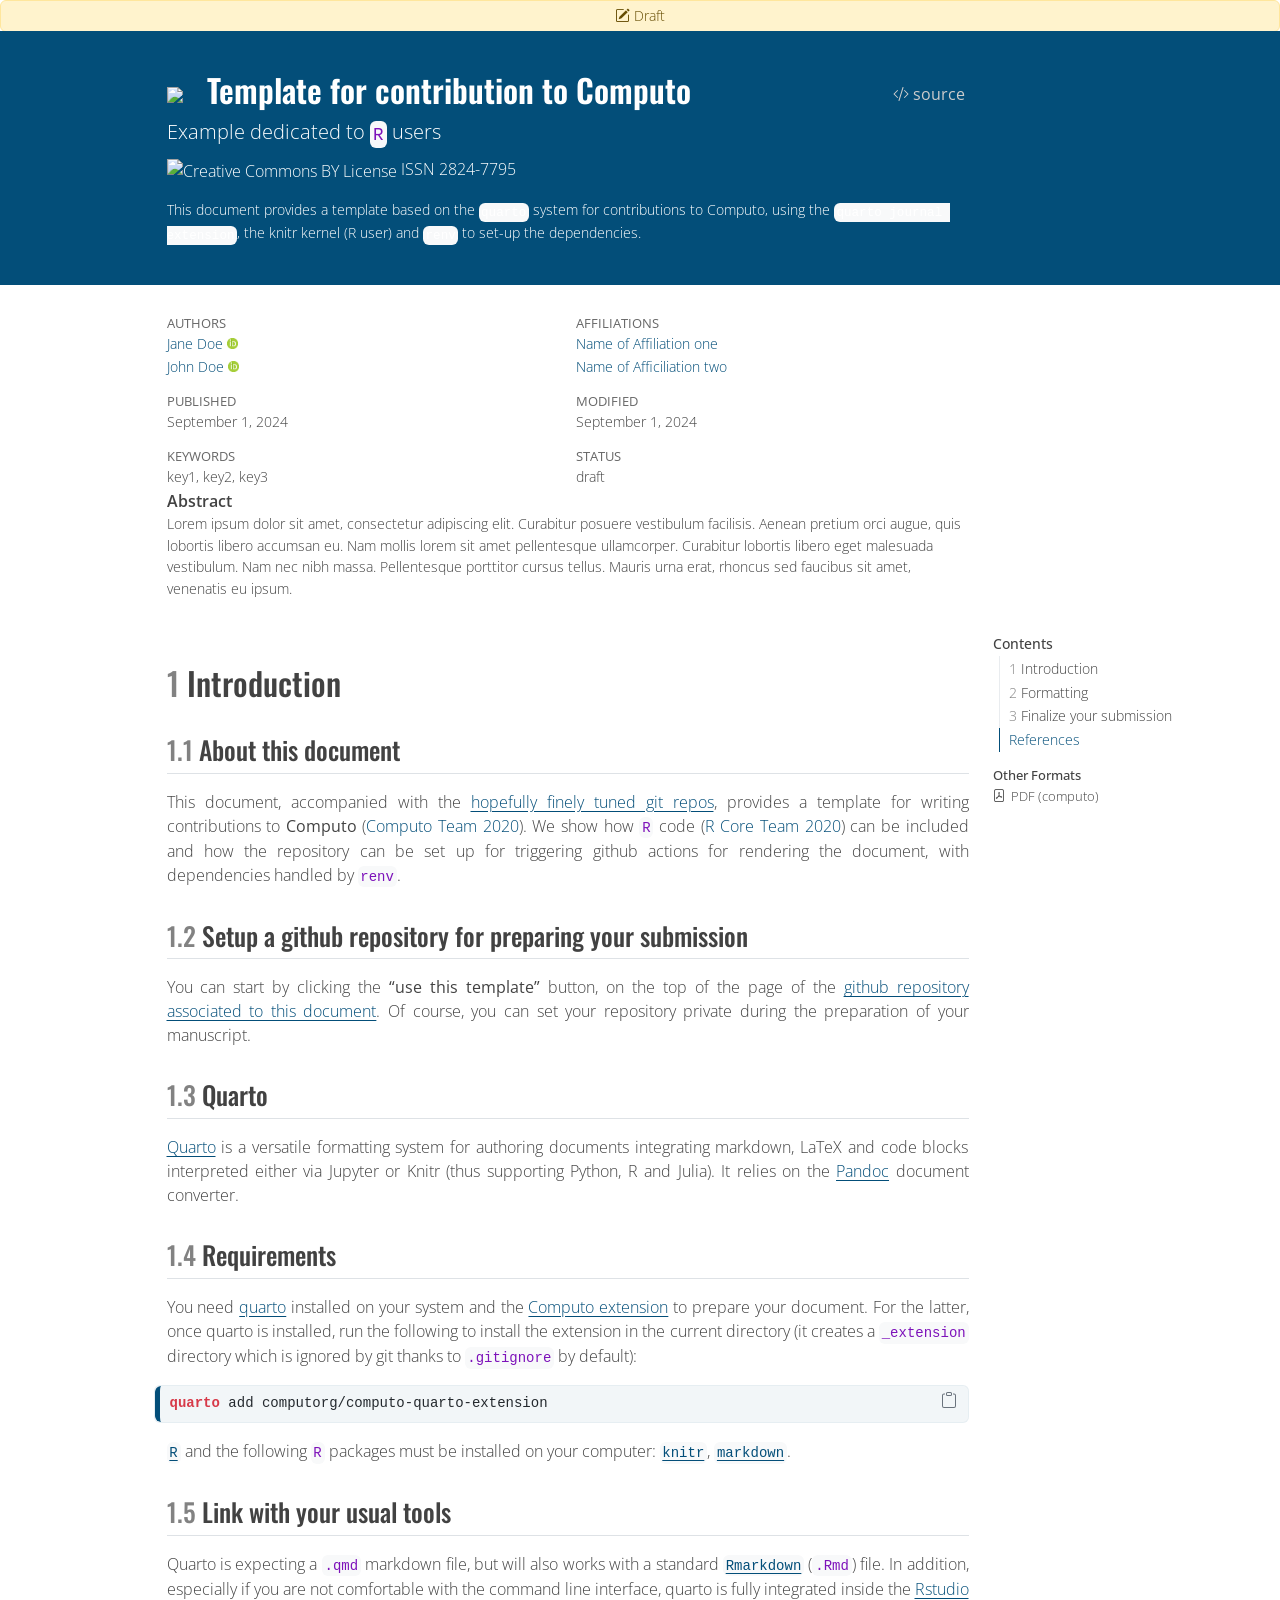
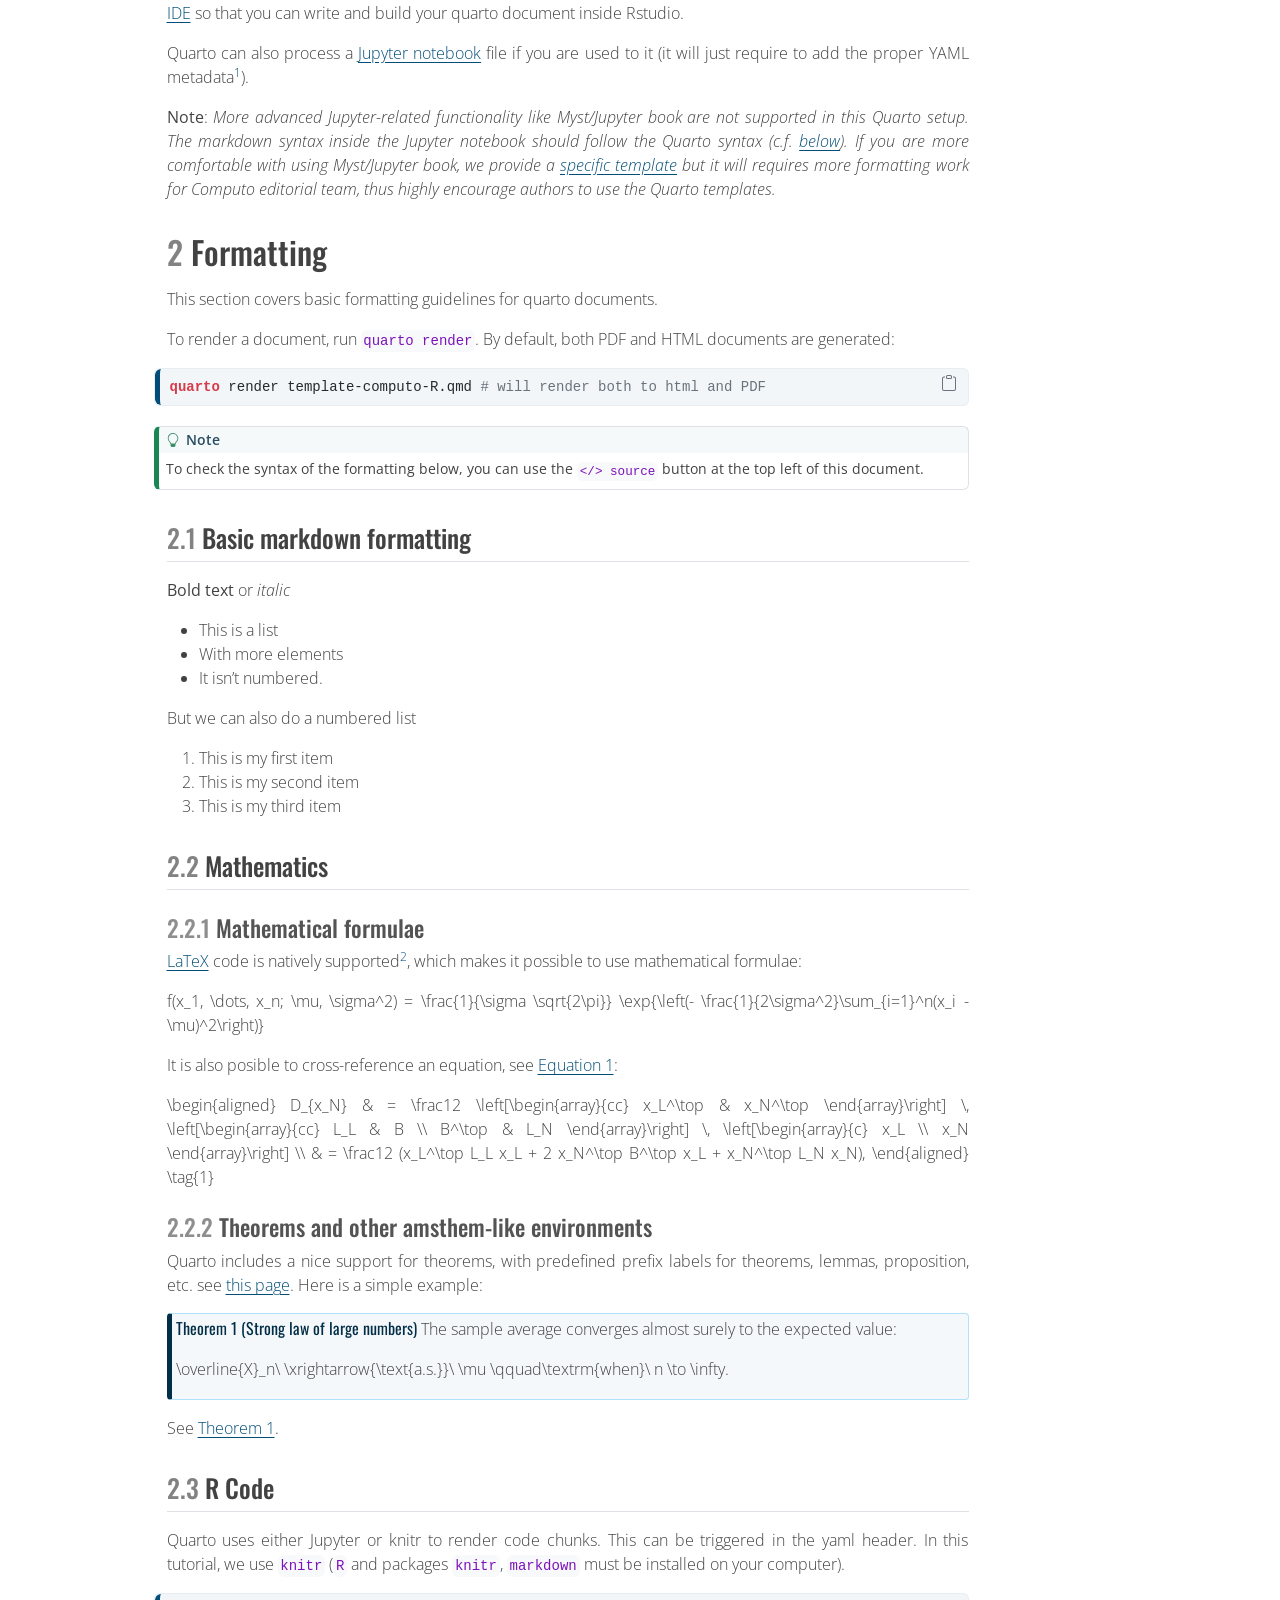
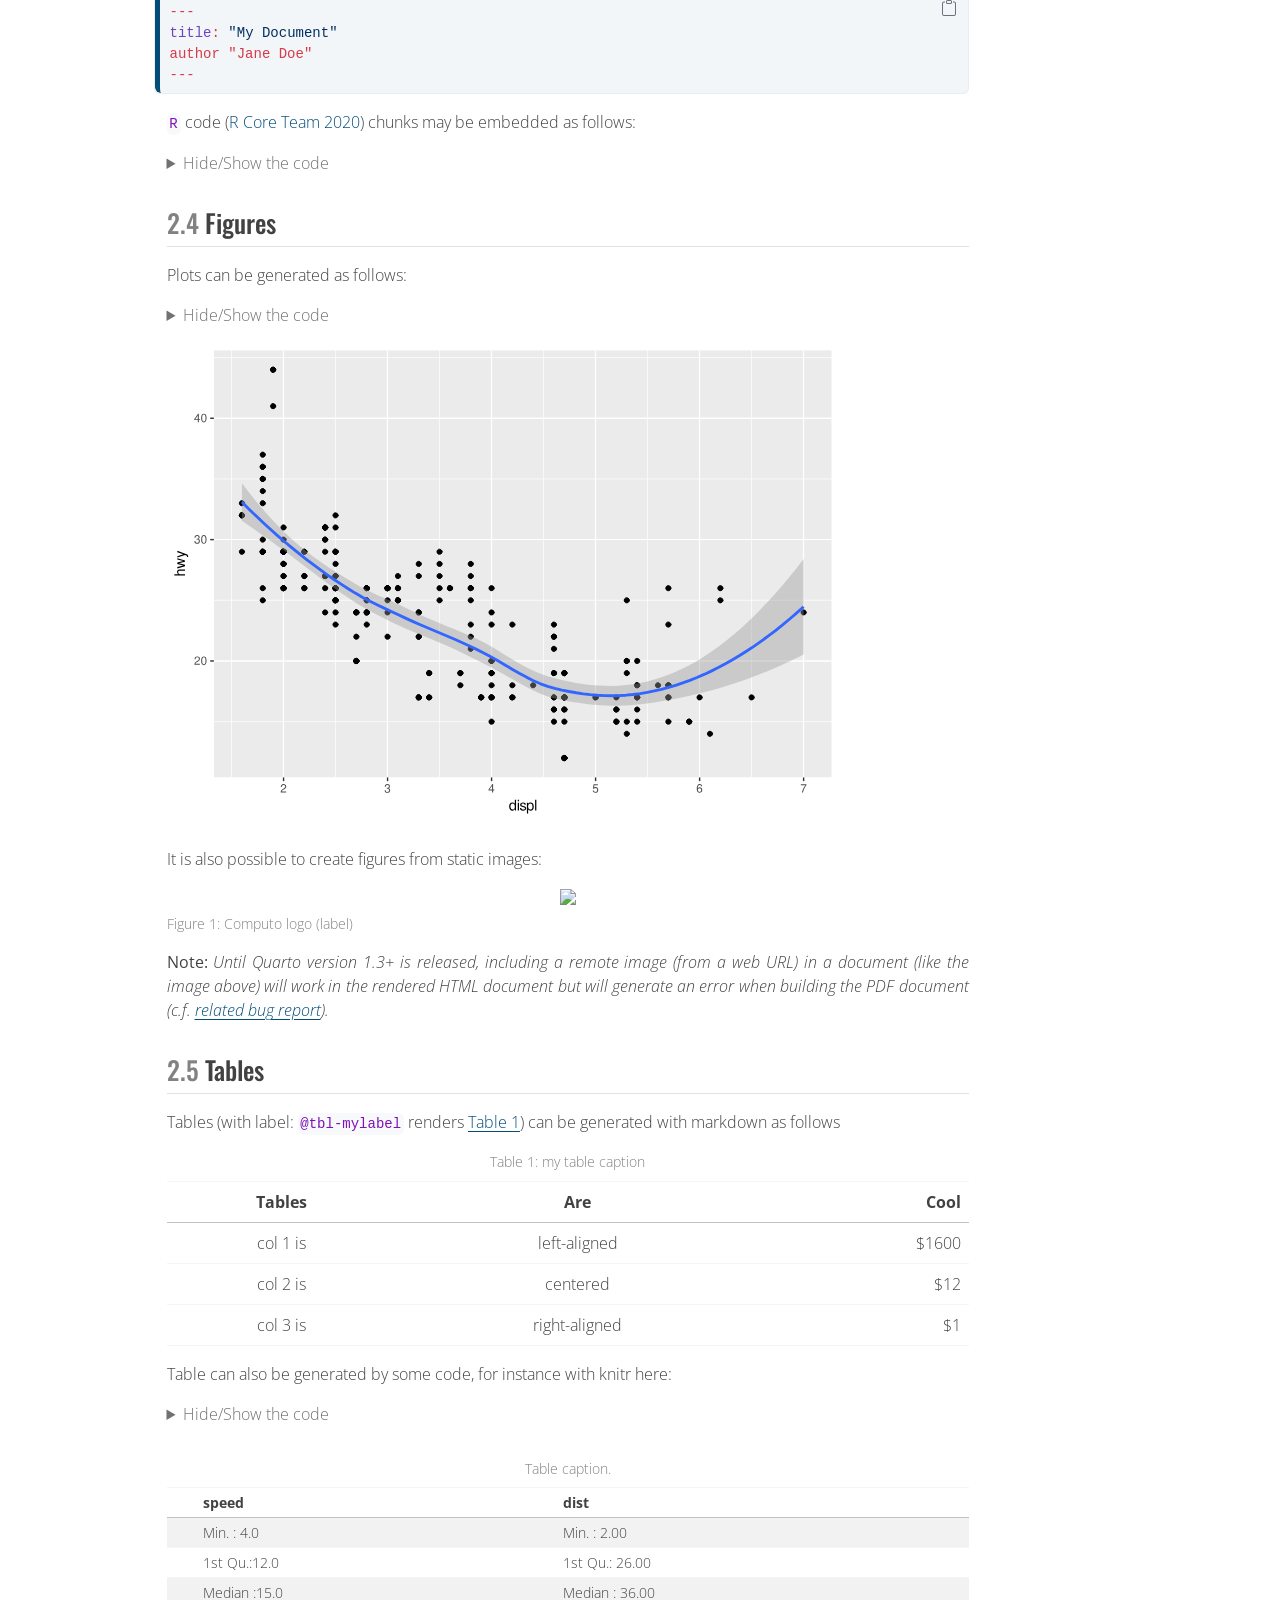
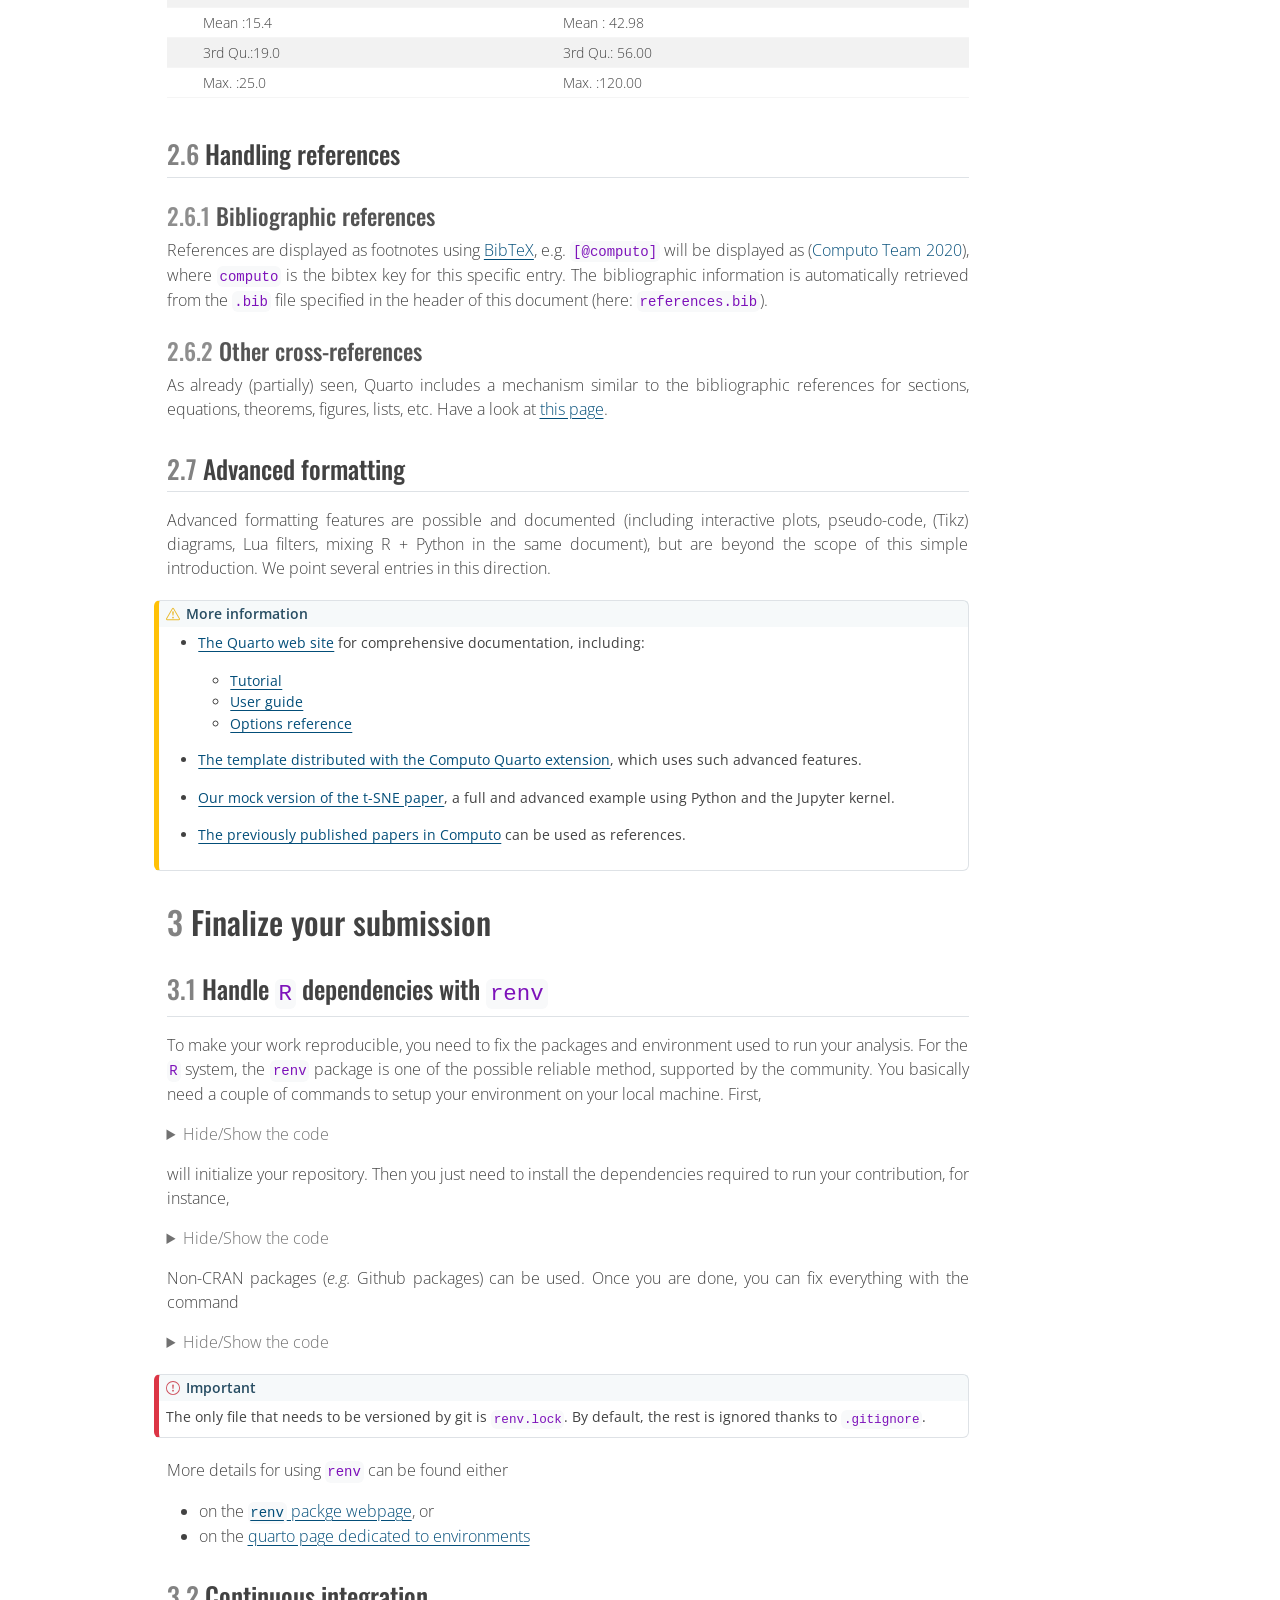
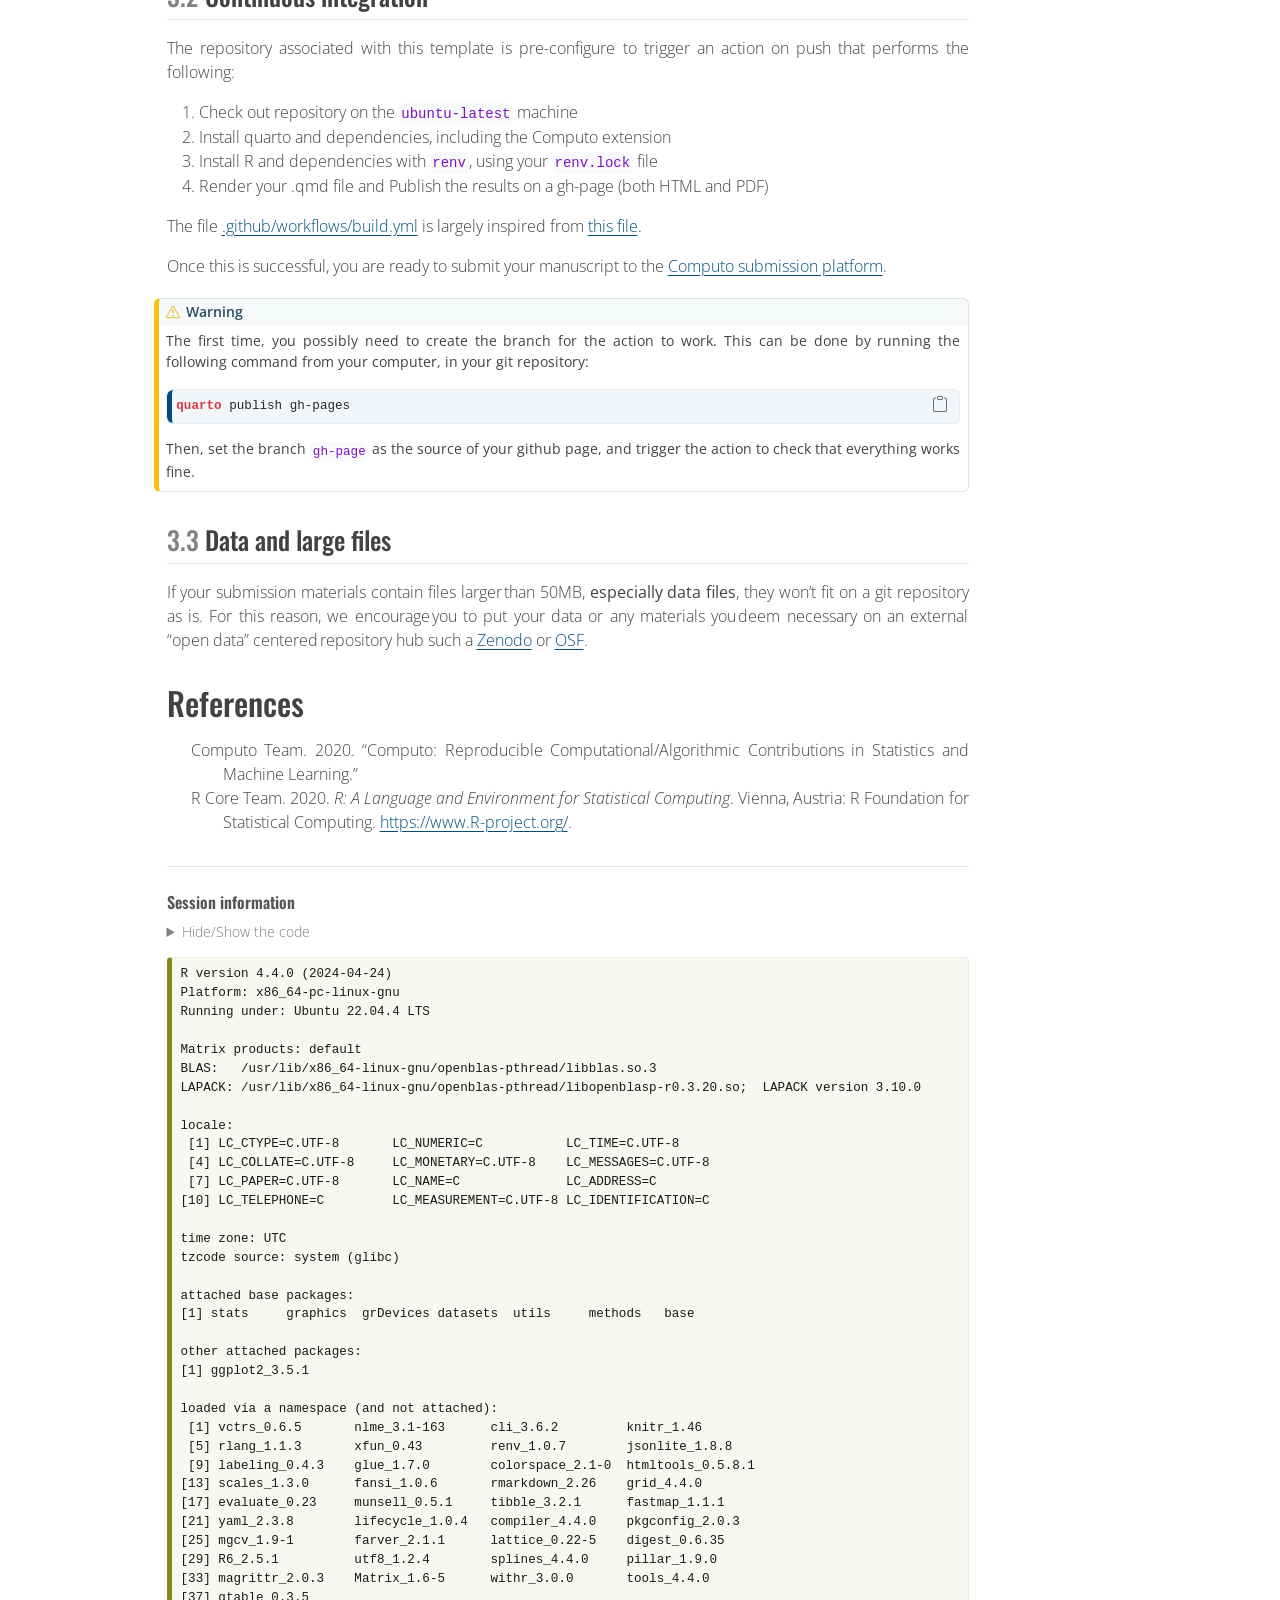
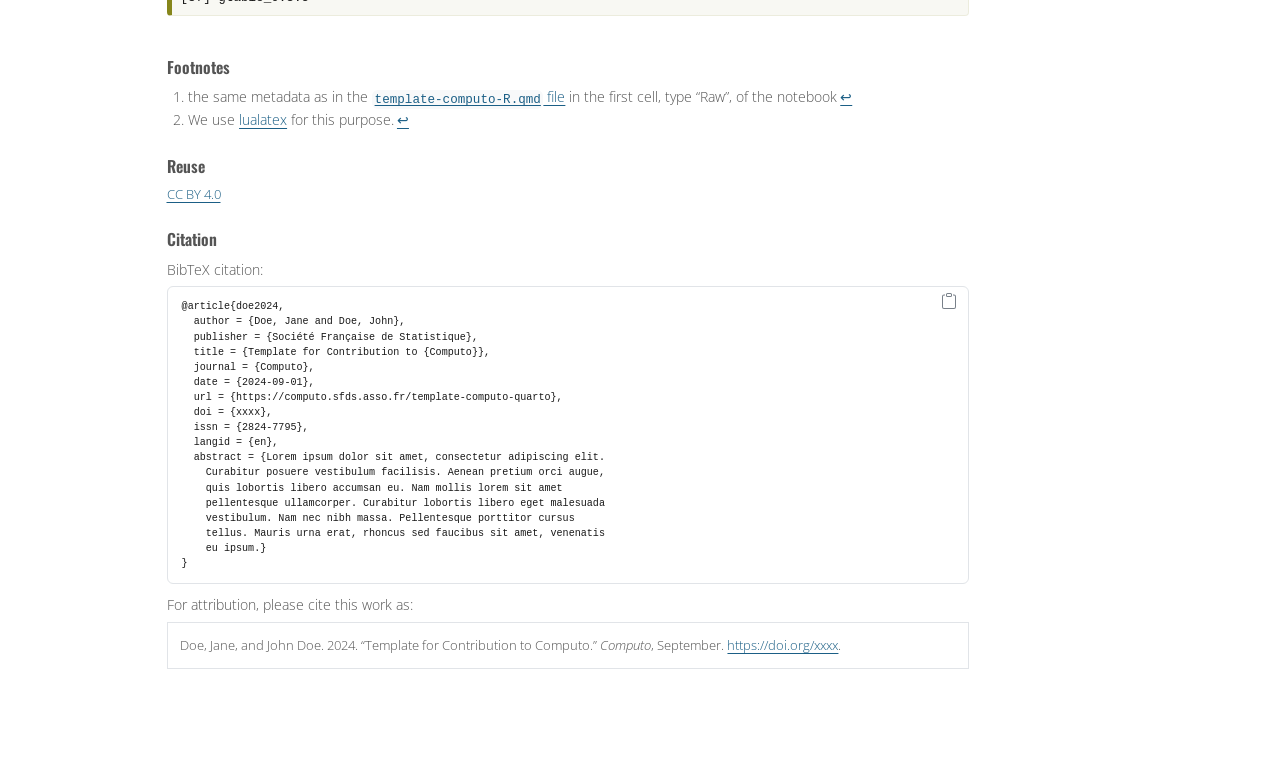
==== index.html @ a18eab1e "Built site for gh-pages" ====
<!DOCTYPE html>
<html xmlns="http://www.w3.org/1999/xhtml" lang="en" xml:lang="en"><head>

<meta charset="utf-8">
<meta name="generator" content="quarto-1.6.9">

<meta name="viewport" content="width=device-width, initial-scale=1.0, user-scalable=yes">

<meta name="author" content="Jane Doe">
<meta name="author" content="John Doe">
<meta name="dcterms.date" content="2024-09-01">
<meta name="keywords" content="key1, key2, key3">
<meta name="description" content="This document provides a template based on the quarto system for contributions to Computo, using the quarto journal extension, the knitr kernel (R user) and renv to set-up the dependencies.">

<title>Template for contribution to Computo</title>
<style>
code{white-space: pre-wrap;}
span.smallcaps{font-variant: small-caps;}
div.columns{display: flex; gap: min(4vw, 1.5em);}
div.column{flex: auto; overflow-x: auto;}
div.hanging-indent{margin-left: 1.5em; text-indent: -1.5em;}
ul.task-list{list-style: none;}
ul.task-list li input[type="checkbox"] {
  width: 0.8em;
  margin: 0 0.8em 0.2em -1em; /* quarto-specific, see https://github.com/quarto-dev/quarto-cli/issues/4556 */ 
  vertical-align: middle;
}
/* CSS for syntax highlighting */
pre > code.sourceCode { white-space: pre; position: relative; }
pre > code.sourceCode > span { line-height: 1.25; }
pre > code.sourceCode > span:empty { height: 1.2em; }
.sourceCode { overflow: visible; }
code.sourceCode > span { color: inherit; text-decoration: inherit; }
div.sourceCode { margin: 1em 0; }
pre.sourceCode { margin: 0; }
@media screen {
div.sourceCode { overflow: auto; }
}
@media print {
pre > code.sourceCode { white-space: pre-wrap; }
pre > code.sourceCode > span { display: inline-block; text-indent: -5em; padding-left: 5em; }
}
pre.numberSource code
  { counter-reset: source-line 0; }
pre.numberSource code > span
  { position: relative; left: -4em; counter-increment: source-line; }
pre.numberSource code > span > a:first-child::before
  { content: counter(source-line);
    position: relative; left: -1em; text-align: right; vertical-align: baseline;
    border: none; display: inline-block;
    -webkit-touch-callout: none; -webkit-user-select: none;
    -khtml-user-select: none; -moz-user-select: none;
    -ms-user-select: none; user-select: none;
    padding: 0 4px; width: 4em;
  }
pre.numberSource { margin-left: 3em;  padding-left: 4px; }
div.sourceCode
  {   }
@media screen {
pre > code.sourceCode > span > a:first-child::before { text-decoration: underline; }
}
/* CSS for citations */
div.csl-bib-body { }
div.csl-entry {
  clear: both;
  margin-bottom: 0em;
}
.hanging-indent div.csl-entry {
  margin-left:2em;
  text-indent:-2em;
}
div.csl-left-margin {
  min-width:2em;
  float:left;
}
div.csl-right-inline {
  margin-left:2em;
  padding-left:1em;
}
div.csl-indent {
  margin-left: 2em;
}</style>


<script src="template-computo-R_files/libs/clipboard/clipboard.min.js"></script>
<script src="template-computo-R_files/libs/quarto-html/quarto.js"></script>
<script src="template-computo-R_files/libs/quarto-html/popper.min.js"></script>
<script src="template-computo-R_files/libs/quarto-html/tippy.umd.min.js"></script>
<script src="template-computo-R_files/libs/quarto-html/anchor.min.js"></script>
<link href="template-computo-R_files/libs/quarto-html/tippy.css" rel="stylesheet">
<link href="template-computo-R_files/libs/quarto-html/quarto-syntax-highlighting-3d3a3f531f1be4526fdd4068b34a2ee6.css" rel="stylesheet" id="quarto-text-highlighting-styles">
<script src="template-computo-R_files/libs/bootstrap/bootstrap.min.js"></script>
<link href="template-computo-R_files/libs/bootstrap/bootstrap-icons.css" rel="stylesheet">
<link href="template-computo-R_files/libs/bootstrap/bootstrap-03298d9ddba56f89ac751df14095fedf.min.css" rel="stylesheet" append-hash="true" id="quarto-bootstrap" data-mode="light">
<style>

      .quarto-title-block .quarto-title-banner h1,
      .quarto-title-block .quarto-title-banner h2,
      .quarto-title-block .quarto-title-banner h3,
      .quarto-title-block .quarto-title-banner h4,
      .quarto-title-block .quarto-title-banner h5,
      .quarto-title-block .quarto-title-banner h6
      {
        color: #FFFFFF;
      }

      .quarto-title-block .quarto-title-banner {
        color: #FFFFFF;
background: #034E79;
      }
</style>
<meta name="quarto:status" content="draft">

  <script>window.backupDefine = window.define; window.define = undefined;</script><script src="https://cdn.jsdelivr.net/npm/katex@latest/dist/katex.min.js"></script>
  <script>document.addEventListener("DOMContentLoaded", function () {
 var mathElements = document.getElementsByClassName("math");
 var macros = [];
 for (var i = 0; i < mathElements.length; i++) {
  var texText = mathElements[i].firstChild;
  if (mathElements[i].tagName == "SPAN") {
   katex.render(texText.data, mathElements[i], {
    displayMode: mathElements[i].classList.contains('display'),
    throwOnError: false,
    macros: macros,
    fleqn: false
   });
}}});
  </script>
  <script>window.define = window.backupDefine; window.backupDefine = undefined;</script><link rel="stylesheet" href="https://cdn.jsdelivr.net/npm/katex@latest/dist/katex.min.css">

<script type="text/javascript">
const typesetMath = (el) => {
  if (window.MathJax) {
    // MathJax Typeset
    window.MathJax.typeset([el]);
  } else if (window.katex) {
    // KaTeX Render
    var mathElements = el.getElementsByClassName("math");
    var macros = [];
    for (var i = 0; i < mathElements.length; i++) {
      var texText = mathElements[i].firstChild;
      if (mathElements[i].tagName == "SPAN") {
        window.katex.render(texText.data, mathElements[i], {
          displayMode: mathElements[i].classList.contains('display'),
          throwOnError: false,
          macros: macros,
          fleqn: false
        });
      }
    }
  }
}
window.Quarto = {
  typesetMath
};
</script>

</head>

<body><div id="quarto-draft-alert" class="alert alert-warning"><i class="bi bi-pencil-square"></i>Draft</div>

<header id="title-block-header" class="quarto-title-block default page-columns page-full">
  
  <div class="quarto-title-banner page-columns page-full">
    <div class="quarto-title column-body">
      <div class="quarto-title-block"><div><h1 class="title"><a href="https://computo.sfds.asso.fr">
        <img src="https://computo.sfds.asso.fr/assets/img/logo_notext_white.png" height="60px">
      </a> &nbsp; Template for contribution to Computo</h1><button type="button" class="btn code-tools-button" id="quarto-code-tools-source"><i class="bi"></i> source</button></div></div>
            <p class="subtitle lead">Example dedicated to <code>R</code> users</p>
            <p><a href="http://creativecommons.org/licenses/by/4.0/"><img src="https://i.creativecommons.org/l/by/4.0/80x15.png" alt="Creative Commons BY License"></a>
ISSN 2824-7795</p>
            <div>
        <div class="description">
          <p>This document provides a template based on the <a href="https://quarto.org/"><code>quarto</code></a> system for contributions to Computo, using the <a href="https://github.com/computorg/computo-quarto-extension"><code>quarto journal extension</code></a>, the knitr kernel (R user) and <a href="https://rstudio.github.io/renv/articles/renv.html"><code>renv</code></a> to set-up the dependencies.</p>
        </div>
      </div>
                </div>
  </div>
    
    <div class="quarto-title-meta-author">
      <div class="quarto-title-meta-heading">Authors</div>
      <div class="quarto-title-meta-heading">Affiliations</div>
          
          <div class="quarto-title-meta-contents">
        <a href="https://janedoe.someplace.themoon.org">Jane Doe</a> <a href="https://orcid.org/0000-0000-0000-0000" class="quarto-title-author-orcid"> <img src="[data-uri]"></a>
      </div>
          
          <div class="quarto-title-meta-contents">
              <p class="affiliation">
                  <a href="https://someplace.themoon.org">
                  Name of Affiliation one
                  </a>
                </p>
            </div>
            <div class="quarto-title-meta-contents">
        <a href="https://johndoe.someplace.themoon.org">John Doe</a> <a href="https://orcid.org/0000-0000-0000-0000" class="quarto-title-author-orcid"> <img src="[data-uri]"></a>
      </div>
          
          <div class="quarto-title-meta-contents">
              <p class="affiliation">
                  <a href="https://someplace.themoon.org">
                  Name of Afficiliation two
                  </a>
                </p>
            </div>
        </div>
                    
  <div class="quarto-title-meta">
                                
      <div>
      <div class="quarto-title-meta-heading">Published</div>
      <div class="quarto-title-meta-contents">
        <p class="date">September 1, 2024</p>
      </div>
    </div>
                                    
      <div>
      <div class="quarto-title-meta-heading">Modified</div>
      <div class="quarto-title-meta-contents">
        <p class="date-modified">September 1, 2024</p>
      </div>
    </div>
      
                  
      <div>
      <div class="quarto-title-meta-heading">Keywords</div>
      <div class="quarto-title-meta-contents">
        <p class="date">key1, key2, key3</p>
      </div>
    </div>
    
    <div>
      <div class="quarto-title-meta-heading">Status</div>
      <div class="quarto-title-meta-contents">
              <p class="date">draft</p>
                  </div>
    </div>

  </div>
                                                
  <div>
    <div class="abstract">
    <div class="abstract-title">Abstract</div>
      <p>Lorem ipsum dolor sit amet, consectetur adipiscing elit. Curabitur posuere vestibulum facilisis. Aenean pretium orci augue, quis lobortis libero accumsan eu. Nam mollis lorem sit amet pellentesque ullamcorper. Curabitur lobortis libero eget malesuada vestibulum. Nam nec nibh massa. Pellentesque porttitor cursus tellus. Mauris urna erat, rhoncus sed faucibus sit amet, venenatis eu ipsum.</p>
    </div>
  </div>

  </header><div id="quarto-content" class="page-columns page-rows-contents page-layout-article">
<div id="quarto-margin-sidebar" class="sidebar margin-sidebar">
  <nav id="TOC" role="doc-toc" class="toc-active">
    <h2 id="toc-title">Contents</h2>
   
  <ul>
  <li><a href="#introduction" id="toc-introduction" class="nav-link active" data-scroll-target="#introduction"><span class="header-section-number">1</span> Introduction</a>
  <ul class="collapse">
  <li><a href="#about-this-document" id="toc-about-this-document" class="nav-link" data-scroll-target="#about-this-document"><span class="header-section-number">1.1</span> About this document</a></li>
  <li><a href="#setup-a-github-repository-for-preparing-your-submission" id="toc-setup-a-github-repository-for-preparing-your-submission" class="nav-link" data-scroll-target="#setup-a-github-repository-for-preparing-your-submission"><span class="header-section-number">1.2</span> Setup a github repository for preparing your submission</a></li>
  <li><a href="#quarto" id="toc-quarto" class="nav-link" data-scroll-target="#quarto"><span class="header-section-number">1.3</span> Quarto</a></li>
  <li><a href="#requirements" id="toc-requirements" class="nav-link" data-scroll-target="#requirements"><span class="header-section-number">1.4</span> Requirements</a></li>
  <li><a href="#link-with-your-usual-tools" id="toc-link-with-your-usual-tools" class="nav-link" data-scroll-target="#link-with-your-usual-tools"><span class="header-section-number">1.5</span> Link with your usual tools</a></li>
  </ul></li>
  <li><a href="#formatting" id="toc-formatting" class="nav-link" data-scroll-target="#formatting"><span class="header-section-number">2</span> Formatting</a>
  <ul class="collapse">
  <li><a href="#basic-markdown-formatting" id="toc-basic-markdown-formatting" class="nav-link" data-scroll-target="#basic-markdown-formatting"><span class="header-section-number">2.1</span> Basic markdown formatting</a></li>
  <li><a href="#mathematics" id="toc-mathematics" class="nav-link" data-scroll-target="#mathematics"><span class="header-section-number">2.2</span> Mathematics</a>
  <ul class="collapse">
  <li><a href="#mathematical-formulae" id="toc-mathematical-formulae" class="nav-link" data-scroll-target="#mathematical-formulae"><span class="header-section-number">2.2.1</span> Mathematical formulae</a></li>
  <li><a href="#theorems-and-other-amsthem-like-environments" id="toc-theorems-and-other-amsthem-like-environments" class="nav-link" data-scroll-target="#theorems-and-other-amsthem-like-environments"><span class="header-section-number">2.2.2</span> Theorems and other amsthem-like environments</a></li>
  </ul></li>
  <li><a href="#r-code" id="toc-r-code" class="nav-link" data-scroll-target="#r-code"><span class="header-section-number">2.3</span> R Code</a></li>
  <li><a href="#figures" id="toc-figures" class="nav-link" data-scroll-target="#figures"><span class="header-section-number">2.4</span> Figures</a></li>
  <li><a href="#tables" id="toc-tables" class="nav-link" data-scroll-target="#tables"><span class="header-section-number">2.5</span> Tables</a></li>
  <li><a href="#sec-references" id="toc-sec-references" class="nav-link" data-scroll-target="#sec-references"><span class="header-section-number">2.6</span> Handling references</a>
  <ul class="collapse">
  <li><a href="#bibliographic-references" id="toc-bibliographic-references" class="nav-link" data-scroll-target="#bibliographic-references"><span class="header-section-number">2.6.1</span> Bibliographic references</a></li>
  <li><a href="#other-cross-references" id="toc-other-cross-references" class="nav-link" data-scroll-target="#other-cross-references"><span class="header-section-number">2.6.2</span> Other cross-references</a></li>
  </ul></li>
  <li><a href="#advanced-formatting" id="toc-advanced-formatting" class="nav-link" data-scroll-target="#advanced-formatting"><span class="header-section-number">2.7</span> Advanced formatting</a></li>
  </ul></li>
  <li><a href="#finalize-your-submission" id="toc-finalize-your-submission" class="nav-link" data-scroll-target="#finalize-your-submission"><span class="header-section-number">3</span> Finalize your submission</a>
  <ul class="collapse">
  <li><a href="#handle-r-dependencies-with-renv" id="toc-handle-r-dependencies-with-renv" class="nav-link" data-scroll-target="#handle-r-dependencies-with-renv"><span class="header-section-number">3.1</span> Handle <code>R</code> dependencies with <code>renv</code></a></li>
  <li><a href="#continuous-integration" id="toc-continuous-integration" class="nav-link" data-scroll-target="#continuous-integration"><span class="header-section-number">3.2</span> Continuous integration</a></li>
  <li><a href="#data-and-large-files" id="toc-data-and-large-files" class="nav-link" data-scroll-target="#data-and-large-files"><span class="header-section-number">3.3</span> Data and large files</a></li>
  </ul></li>
  <li><a href="#references" id="toc-references" class="nav-link" data-scroll-target="#references">References</a></li>
  
  </ul>
<div class="quarto-alternate-formats"><h2>Other Formats</h2><ul><li><a href="template-computo-R.pdf"><i class="bi bi-file-pdf"></i>PDF (computo)</a></li></ul></div></nav>
</div>
<main class="content quarto-banner-title-block" id="quarto-document-content">




<section id="introduction" class="level1" data-number="1">
<h1 data-number="1"><span class="header-section-number">1</span> Introduction</h1>
<section id="about-this-document" class="level2" data-number="1.1">
<h2 data-number="1.1" class="anchored" data-anchor-id="about-this-document"><span class="header-section-number">1.1</span> About this document</h2>
<p>This document, accompanied with the <a href="https://github.com/computorg/template-computo-R/">hopefully finely tuned git repos</a>, provides a template for writing contributions to <strong>Computo</strong> <span class="citation" data-cites="computo">(<a href="#ref-computo" role="doc-biblioref">Computo Team 2020</a>)</span>. We show how <code>R</code> code <span class="citation" data-cites="R-base">(<a href="#ref-R-base" role="doc-biblioref">R Core Team 2020</a>)</span> can be included and how the repository can be set up for triggering github actions for rendering the document, with dependencies handled by <code>renv</code>.</p>
</section>
<section id="setup-a-github-repository-for-preparing-your-submission" class="level2" data-number="1.2">
<h2 data-number="1.2" class="anchored" data-anchor-id="setup-a-github-repository-for-preparing-your-submission"><span class="header-section-number">1.2</span> Setup a github repository for preparing your submission</h2>
<p>You can start by clicking the <strong>“use this template”</strong> button, on the top of the page of the <a href="https://github.com/computorg/template-computo-R/">github repository associated to this document</a>. Of course, you can set your repository private during the preparation of your manuscript.</p>
</section>
<section id="quarto" class="level2" data-number="1.3">
<h2 data-number="1.3" class="anchored" data-anchor-id="quarto"><span class="header-section-number">1.3</span> Quarto</h2>
<p><a href="https://quarto.org/">Quarto</a> is a versatile formatting system for authoring documents integrating markdown, LaTeX and code blocks interpreted either via Jupyter or Knitr (thus supporting Python, R and Julia). It relies on the <a href="https://pandoc.org/MANUAL.html">Pandoc</a> document converter.</p>
</section>
<section id="requirements" class="level2" data-number="1.4">
<h2 data-number="1.4" class="anchored" data-anchor-id="requirements"><span class="header-section-number">1.4</span> Requirements</h2>
<p>You need <a href="https://quarto.org/">quarto</a> installed on your system and the <a href="https://github.com/computorg/computo-quarto-extension">Computo extension</a> to prepare your document. For the latter, once quarto is installed, run the following to install the extension in the current directory (it creates a <code>_extension</code> directory which is ignored by git thanks to <code>.gitignore</code> by default):</p>
<div class="sourceCode" id="cb1"><pre class="sourceCode .bash code-with-copy"><code class="sourceCode bash"><span id="cb1-1"><a href="#cb1-1" aria-hidden="true" tabindex="-1"></a><span class="ex">quarto</span> add computorg/computo-quarto-extension</span></code><button title="Copy to Clipboard" class="code-copy-button"><i class="bi"></i></button></pre></div>
<p><a href="https://www.r-project.org/"><code>R</code></a> and the following <code>R</code> packages must be installed on your computer: <a href="https://cran.r-project.org/package=knitr"><code>knitr</code></a>, <a href="https://cran.r-project.org/package=markdown"><code>markdown</code></a>.</p>
</section>
<section id="link-with-your-usual-tools" class="level2" data-number="1.5">
<h2 data-number="1.5" class="anchored" data-anchor-id="link-with-your-usual-tools"><span class="header-section-number">1.5</span> Link with your usual tools</h2>
<p>Quarto is expecting a <code>.qmd</code> markdown file, but will also works with a standard <a href="https://rmarkdown.rstudio.com/"><code>Rmarkdown</code></a> (<code>.Rmd</code>) file. In addition, especially if you are not comfortable with the command line interface, quarto is fully integrated inside the <a href="https://quarto.org/docs/get-started/hello/rstudio.html">Rstudio IDE</a> so that you can write and build your quarto document inside Rstudio.</p>
<p>Quarto can also process a <a href="https://quarto.org/docs/get-started/hello/jupyter.html">Jupyter notebook</a> file if you are used to it (it will just require to add the proper YAML metadata<a href="#fn1" class="footnote-ref" id="fnref1" role="doc-noteref"><sup>1</sup></a>).</p>
<p><strong>Note</strong>: <em>More advanced Jupyter-related functionality like Myst/Jupyter book are not supported in this Quarto setup. The markdown syntax inside the Jupyter notebook should follow the Quarto syntax (c.f. <a href="#formatting">below</a>). If you are more comfortable with using Myst/Jupyter book, we provide a <a href="https://github.com/computorg/template-computo-myst">specific template</a> but it will requires more formatting work for Computo editorial team, thus highly encourage authors to use the Quarto templates.</em></p>
</section>
</section>
<section id="formatting" class="level1" data-number="2">
<h1 data-number="2"><span class="header-section-number">2</span> Formatting</h1>
<p>This section covers basic formatting guidelines for quarto documents.</p>
<p>To render a document, run <code>quarto render</code>. By default, both PDF and HTML documents are generated:</p>
<div class="sourceCode" id="cb2"><pre class="sourceCode .bash code-with-copy"><code class="sourceCode bash"><span id="cb2-1"><a href="#cb2-1" aria-hidden="true" tabindex="-1"></a><span class="ex">quarto</span> render template-computo-R.qmd <span class="co"># will render both to html and PDF</span></span></code><button title="Copy to Clipboard" class="code-copy-button"><i class="bi"></i></button></pre></div>
<div class="callout callout-style-default callout-tip callout-titled">
<div class="callout-header d-flex align-content-center">
<div class="callout-icon-container">
<i class="callout-icon"></i>
</div>
<div class="callout-title-container flex-fill">
Note
</div>
</div>
<div class="callout-body-container callout-body">
<p>To check the syntax of the formatting below, you can use the <code>&lt;/&gt; source</code> button at the top left of this document.</p>
</div>
</div>
<section id="basic-markdown-formatting" class="level2" data-number="2.1">
<h2 data-number="2.1" class="anchored" data-anchor-id="basic-markdown-formatting"><span class="header-section-number">2.1</span> Basic markdown formatting</h2>
<p><strong>Bold text</strong> or <em>italic</em></p>
<ul>
<li>This is a list</li>
<li>With more elements</li>
<li>It isn’t numbered.</li>
</ul>
<p>But we can also do a numbered list</p>
<ol type="1">
<li>This is my first item</li>
<li>This is my second item</li>
<li>This is my third item</li>
</ol>
</section>
<section id="mathematics" class="level2" data-number="2.2">
<h2 data-number="2.2" class="anchored" data-anchor-id="mathematics"><span class="header-section-number">2.2</span> Mathematics</h2>
<section id="mathematical-formulae" class="level3" data-number="2.2.1">
<h3 data-number="2.2.1" class="anchored" data-anchor-id="mathematical-formulae"><span class="header-section-number">2.2.1</span> Mathematical formulae</h3>
<p><a href="https://www.latex-project.org/">LaTeX</a> code is natively supported<a href="#fn2" class="footnote-ref" id="fnref2" role="doc-noteref"><sup>2</sup></a>, which makes it possible to use mathematical formulae:</p>
<p><span class="math display">
f(x_1, \dots, x_n; \mu, \sigma^2) =
\frac{1}{\sigma \sqrt{2\pi}} \exp{\left(- \frac{1}{2\sigma^2}\sum_{i=1}^n(x_i - \mu)^2\right)}
</span></p>
<p>It is also posible to cross-reference an equation, see <a href="#eq-mylabel" class="quarto-xref">Equation&nbsp;1</a>:</p>
<p><span id="eq-mylabel"><span class="math display">
\begin{aligned}
D_{x_N} &amp; = \frac12
\left[\begin{array}{cc}
x_L^\top &amp; x_N^\top \end{array}\right] \,
\left[\begin{array}{cc}  L_L &amp; B \\ B^\top &amp; L_N \end{array}\right] \,
\left[\begin{array}{c}
x_L \\ x_N \end{array}\right] \\
&amp; = \frac12 (x_L^\top L_L x_L + 2 x_N^\top B^\top x_L + x_N^\top L_N x_N),
\end{aligned}
\tag{1}</span></span></p>
</section>
<section id="theorems-and-other-amsthem-like-environments" class="level3" data-number="2.2.2">
<h3 data-number="2.2.2" class="anchored" data-anchor-id="theorems-and-other-amsthem-like-environments"><span class="header-section-number">2.2.2</span> Theorems and other amsthem-like environments</h3>
<p>Quarto includes a nice support for theorems, with predefined prefix labels for theorems, lemmas, proposition, etc. see <a href="https://quarto.org/docs/authoring/cross-references.html#theorems-and-proofs">this page</a>. Here is a simple example:</p>
<div id="thm-slln" class="theorem">
<p><span class="theorem-title"><strong>Theorem 1 (Strong law of large numbers)</strong></span> The sample average converges almost surely to the expected value:</p>
<p><span class="math display">\overline{X}_n\ \xrightarrow{\text{a.s.}}\ \mu \qquad\textrm{when}\ n \to \infty.</span></p>
</div>
<p>See <a href="#thm-slln" class="quarto-xref">Theorem&nbsp;1</a>.</p>
</section>
</section>
<section id="r-code" class="level2" data-number="2.3">
<h2 data-number="2.3" class="anchored" data-anchor-id="r-code"><span class="header-section-number">2.3</span> R Code</h2>
<p>Quarto uses either Jupyter or knitr to render code chunks. This can be triggered in the yaml header. In this tutorial, we use <code>knitr</code> (<code>R</code> and packages <code>knitr</code>, <code>markdown</code> must be installed on your computer).</p>
<div class="sourceCode" id="cb3"><pre class="sourceCode yaml code-with-copy"><code class="sourceCode yaml"><span id="cb3-1"><a href="#cb3-1" aria-hidden="true" tabindex="-1"></a><span class="pp">---</span></span>
<span id="cb3-2"><a href="#cb3-2" aria-hidden="true" tabindex="-1"></a><span class="fu">title</span><span class="kw">:</span><span class="at"> </span><span class="st">"My Document"</span></span>
<span id="cb3-3"><a href="#cb3-3" aria-hidden="true" tabindex="-1"></a><span class="at">author "Jane Doe"</span></span>
<span id="cb3-4"><a href="#cb3-4" aria-hidden="true" tabindex="-1"></a><span class="pp">---</span></span></code><button title="Copy to Clipboard" class="code-copy-button"><i class="bi"></i></button></pre></div>
<p><code>R</code> code <span class="citation" data-cites="R-base">(<a href="#ref-R-base" role="doc-biblioref">R Core Team 2020</a>)</span> chunks may be embedded as follows:</p>
<div class="cell">
<details class="code-fold">
<summary>Hide/Show the code</summary>
<div class="sourceCode cell-code" id="cb4"><pre class="sourceCode r code-with-copy"><code class="sourceCode r"><span id="cb4-1"><a href="#cb4-1" aria-hidden="true" tabindex="-1"></a>x <span class="ot">&lt;-</span> <span class="fu">rnorm</span>(<span class="dv">10</span>)</span></code><button title="Copy to Clipboard" class="code-copy-button"><i class="bi"></i></button></pre></div>
</details>
</div>
</section>
<section id="figures" class="level2" data-number="2.4">
<h2 data-number="2.4" class="anchored" data-anchor-id="figures"><span class="header-section-number">2.4</span> Figures</h2>
<p>Plots can be generated as follows:</p>
<div class="cell">
<details class="code-fold">
<summary>Hide/Show the code</summary>
<div class="sourceCode cell-code" id="cb5"><pre class="sourceCode r code-with-copy"><code class="sourceCode r"><span id="cb5-1"><a href="#cb5-1" aria-hidden="true" tabindex="-1"></a><span class="fu">library</span>(<span class="st">"ggplot2"</span>)</span>
<span id="cb5-2"><a href="#cb5-2" aria-hidden="true" tabindex="-1"></a>p <span class="ot">&lt;-</span> <span class="fu">ggplot</span>(mpg, <span class="fu">aes</span>(displ, hwy)) <span class="sc">+</span></span>
<span id="cb5-3"><a href="#cb5-3" aria-hidden="true" tabindex="-1"></a>  <span class="fu">geom_point</span>() <span class="sc">+</span></span>
<span id="cb5-4"><a href="#cb5-4" aria-hidden="true" tabindex="-1"></a>  <span class="fu">geom_smooth</span>()</span>
<span id="cb5-5"><a href="#cb5-5" aria-hidden="true" tabindex="-1"></a>p</span></code><button title="Copy to Clipboard" class="code-copy-button"><i class="bi"></i></button></pre></div>
</details>
<div class="cell-output-display">
<div>
<figure class="figure">
<p><img src="template-computo-R_files/figure-html/pressure-1.svg" class="img-fluid figure-img"></p>
</figure>
</div>
</div>
</div>
<p>It is also possible to create figures from static images:</p>
<div id="fig-logo" class="quarto-float quarto-figure quarto-figure-center anchored">
<figure class="quarto-float quarto-float-fig figure">
<div aria-describedby="fig-logo-caption-0ceaefa1-69ba-4598-a22c-09a6ac19f8ca">
<img src="https://computo.sfds.asso.fr/assets/img/logo_text_vertical.png" height="200" class="figure-img">
</div>
<figcaption class="quarto-float-caption-bottom quarto-float-caption quarto-float-fig" id="fig-logo-caption-0ceaefa1-69ba-4598-a22c-09a6ac19f8ca">
Figure&nbsp;1: Computo logo (label)
</figcaption>
</figure>
</div>
<p><strong>Note:</strong> <em>Until Quarto version 1.3+ is released, including a remote image (from a web URL) in a document (like the image above) will work in the rendered HTML document but will generate an error when building the PDF document (c.f. <a href="https://github.com/quarto-dev/quarto-cli/issues/4443">related bug report</a>).</em></p>
</section>
<section id="tables" class="level2" data-number="2.5">
<h2 data-number="2.5" class="anchored" data-anchor-id="tables"><span class="header-section-number">2.5</span> Tables</h2>
<p>Tables (with label: <code>@tbl-mylabel</code> renders <a href="#tbl-mylabel" class="quarto-xref">Table&nbsp;1</a>) can be generated with markdown as follows</p>
<div id="tbl-mylabel" class="quarto-float quarto-figure quarto-figure-center anchored">
<figure class="quarto-float quarto-float-tbl figure">
<figcaption class="quarto-float-caption-top quarto-float-caption quarto-float-tbl" id="tbl-mylabel-caption-0ceaefa1-69ba-4598-a22c-09a6ac19f8ca">
Table&nbsp;1: my table caption
</figcaption>
<div aria-describedby="tbl-mylabel-caption-0ceaefa1-69ba-4598-a22c-09a6ac19f8ca">
<table class="caption-top table">
<thead>
<tr class="header">
<th>Tables</th>
<th style="text-align: center;">Are</th>
<th style="text-align: right;">Cool</th>
</tr>
</thead>
<tbody>
<tr class="odd">
<td>col 1 is</td>
<td style="text-align: center;">left-aligned</td>
<td style="text-align: right;">$1600</td>
</tr>
<tr class="even">
<td>col 2 is</td>
<td style="text-align: center;">centered</td>
<td style="text-align: right;">$12</td>
</tr>
<tr class="odd">
<td>col 3 is</td>
<td style="text-align: center;">right-aligned</td>
<td style="text-align: right;">$1</td>
</tr>
</tbody>
</table>
</div>
</figure>
</div>
<p>Table can also be generated by some code, for instance with knitr here:</p>
<div class="cell">
<details class="code-fold">
<summary>Hide/Show the code</summary>
<div class="sourceCode cell-code" id="cb6"><pre class="sourceCode r code-with-copy"><code class="sourceCode r"><span id="cb6-1"><a href="#cb6-1" aria-hidden="true" tabindex="-1"></a>knitr<span class="sc">::</span><span class="fu">kable</span>(<span class="fu">summary</span>(cars), <span class="at">caption =</span> <span class="st">"Table caption."</span>)</span></code><button title="Copy to Clipboard" class="code-copy-button"><i class="bi"></i></button></pre></div>
</details>
<div class="cell-output-display">
<table class="caption-top table table-sm table-striped small">
<caption>Table caption.</caption>
<thead>
<tr class="header">
<th style="text-align: left;"></th>
<th style="text-align: left;">speed</th>
<th style="text-align: left;">dist</th>
</tr>
</thead>
<tbody>
<tr class="odd">
<td style="text-align: left;"></td>
<td style="text-align: left;">Min. : 4.0</td>
<td style="text-align: left;">Min. : 2.00</td>
</tr>
<tr class="even">
<td style="text-align: left;"></td>
<td style="text-align: left;">1st Qu.:12.0</td>
<td style="text-align: left;">1st Qu.: 26.00</td>
</tr>
<tr class="odd">
<td style="text-align: left;"></td>
<td style="text-align: left;">Median :15.0</td>
<td style="text-align: left;">Median : 36.00</td>
</tr>
<tr class="even">
<td style="text-align: left;"></td>
<td style="text-align: left;">Mean :15.4</td>
<td style="text-align: left;">Mean : 42.98</td>
</tr>
<tr class="odd">
<td style="text-align: left;"></td>
<td style="text-align: left;">3rd Qu.:19.0</td>
<td style="text-align: left;">3rd Qu.: 56.00</td>
</tr>
<tr class="even">
<td style="text-align: left;"></td>
<td style="text-align: left;">Max. :25.0</td>
<td style="text-align: left;">Max. :120.00</td>
</tr>
</tbody>
</table>
</div>
</div>
</section>
<section id="sec-references" class="level2" data-number="2.6">
<h2 data-number="2.6" class="anchored" data-anchor-id="sec-references"><span class="header-section-number">2.6</span> Handling references</h2>
<section id="bibliographic-references" class="level3" data-number="2.6.1">
<h3 data-number="2.6.1" class="anchored" data-anchor-id="bibliographic-references"><span class="header-section-number">2.6.1</span> Bibliographic references</h3>
<p>References are displayed as footnotes using <a href="http://www.bibtex.org/">BibTeX</a>, e.g.&nbsp;<code>[@computo]</code> will be displayed as <span class="citation" data-cites="computo">(<a href="#ref-computo" role="doc-biblioref">Computo Team 2020</a>)</span>, where <code>computo</code> is the bibtex key for this specific entry. The bibliographic information is automatically retrieved from the <code>.bib</code> file specified in the header of this document (here: <code>references.bib</code>).</p>
</section>
<section id="other-cross-references" class="level3" data-number="2.6.2">
<h3 data-number="2.6.2" class="anchored" data-anchor-id="other-cross-references"><span class="header-section-number">2.6.2</span> Other cross-references</h3>
<p>As already (partially) seen, Quarto includes a mechanism similar to the bibliographic references for sections, equations, theorems, figures, lists, etc. Have a look at <a href="https://quarto.org/docs/authoring/cross-references.html">this page</a>.</p>
</section>
</section>
<section id="advanced-formatting" class="level2" data-number="2.7">
<h2 data-number="2.7" class="anchored" data-anchor-id="advanced-formatting"><span class="header-section-number">2.7</span> Advanced formatting</h2>
<p>Advanced formatting features are possible and documented (including interactive plots, pseudo-code, (Tikz) diagrams, Lua filters, mixing R + Python in the same document), but are beyond the scope of this simple introduction. We point several entries in this direction.</p>
<div class="callout callout-style-default callout-warning callout-titled">
<div class="callout-header d-flex align-content-center">
<div class="callout-icon-container">
<i class="callout-icon"></i>
</div>
<div class="callout-title-container flex-fill">
More information
</div>
</div>
<div class="callout-body-container callout-body">
<ul>
<li><p><a href="https://quarto.org">The Quarto web site</a> for comprehensive documentation, including:</p>
<ul>
<li><a href="https://quarto.org/docs/get-started/">Tutorial</a></li>
<li><a href="https://quarto.org/docs/guide/">User guide</a></li>
<li><a href="https://quarto.org/docs/reference/">Options reference</a></li>
</ul></li>
<li><p><a href="https://computo.sfds.asso.fr/computo-quarto-extension/">The template distributed with the Computo Quarto extension</a>, which uses such advanced features.</p></li>
<li><p><a href="https://computo.sfds.asso.fr/published-paper-tsne/">Our mock version of the t-SNE paper</a>, a full and advanced example using Python and the Jupyter kernel.</p></li>
<li><p><a href="https://computo.sfds.asso.fr/publications/">The previously published papers in Computo</a> can be used as references.</p></li>
</ul>
</div>
</div>
</section>
</section>
<section id="finalize-your-submission" class="level1" data-number="3">
<h1 data-number="3"><span class="header-section-number">3</span> Finalize your submission</h1>
<section id="handle-r-dependencies-with-renv" class="level2" data-number="3.1">
<h2 data-number="3.1" class="anchored" data-anchor-id="handle-r-dependencies-with-renv"><span class="header-section-number">3.1</span> Handle <code>R</code> dependencies with <code>renv</code></h2>
<p>To make your work reproducible, you need to fix the packages and environment used to run your analysis. For the <code>R</code> system, the <code>renv</code> package is one of the possible reliable method, supported by the community. You basically need a couple of commands to setup your environment on your local machine. First,</p>
<div class="cell">
<details class="code-fold">
<summary>Hide/Show the code</summary>
<div class="sourceCode cell-code" id="cb7"><pre class="sourceCode r code-with-copy"><code class="sourceCode r"><span id="cb7-1"><a href="#cb7-1" aria-hidden="true" tabindex="-1"></a>renv<span class="sc">::</span><span class="fu">init</span>()</span></code><button title="Copy to Clipboard" class="code-copy-button"><i class="bi"></i></button></pre></div>
</details>
</div>
<p>will initialize your repository. Then you just need to install the dependencies required to run your contribution, for instance,</p>
<div class="cell">
<details class="code-fold">
<summary>Hide/Show the code</summary>
<div class="sourceCode cell-code" id="cb8"><pre class="sourceCode r code-with-copy"><code class="sourceCode r"><span id="cb8-1"><a href="#cb8-1" aria-hidden="true" tabindex="-1"></a>renv<span class="sc">::</span><span class="fu">install</span>(<span class="st">"ggplot2"</span>) <span class="co"># or equivalently install.packages("ggplot2")</span></span></code><button title="Copy to Clipboard" class="code-copy-button"><i class="bi"></i></button></pre></div>
</details>
</div>
<p>Non-CRAN packages (<em>e.g.</em> Github packages) can be used. Once you are done, you can fix everything with the command</p>
<div class="cell">
<details class="code-fold">
<summary>Hide/Show the code</summary>
<div class="sourceCode cell-code" id="cb9"><pre class="sourceCode r code-with-copy"><code class="sourceCode r"><span id="cb9-1"><a href="#cb9-1" aria-hidden="true" tabindex="-1"></a>renv<span class="sc">::</span><span class="fu">snapshot</span>()</span></code><button title="Copy to Clipboard" class="code-copy-button"><i class="bi"></i></button></pre></div>
</details>
</div>
<div class="callout callout-style-default callout-important callout-titled">
<div class="callout-header d-flex align-content-center">
<div class="callout-icon-container">
<i class="callout-icon"></i>
</div>
<div class="callout-title-container flex-fill">
Important
</div>
</div>
<div class="callout-body-container callout-body">
<p>The only file that needs to be versioned by git is <code>renv.lock</code>. By default, the rest is ignored thanks to <code>.gitignore</code>.</p>
</div>
</div>
<p>More details for using <code>renv</code> can be found either</p>
<ul>
<li>on the <a href="https://rstudio.github.io/renv/articles/renv.html"><code>renv</code> packge webpage</a>, or</li>
<li>on the <a href="https://quarto.org/docs/projects/virtual-environments.html#using-renv">quarto page dedicated to environments</a></li>
</ul>
</section>
<section id="continuous-integration" class="level2" data-number="3.2">
<h2 data-number="3.2" class="anchored" data-anchor-id="continuous-integration"><span class="header-section-number">3.2</span> Continuous integration</h2>
<p>The repository associated with this template is pre-configure to trigger an action on push that performs the following:</p>
<ol type="1">
<li>Check out repository on the <code>ubuntu-latest</code> machine</li>
<li>Install quarto and dependencies, including the Computo extension</li>
<li>Install R and dependencies with <code>renv</code>, using your <code>renv.lock</code> file</li>
<li>Render your .qmd file and Publish the results on a gh-page (both HTML and PDF)</li>
</ol>
<p>The file <a href="https://github.com/computorg/template-computo-R/blob/main/.github/workflows/build.yml">.github/workflows/build.yml</a> is largely inspired from <a href="https://quarto.org/docs/publishing/github-pages.html#example-knitr-with-renv">this file</a>.</p>
<p>Once this is successful, you are ready to submit your manuscript to the <a href="https://computo.scholasticahq.com/">Computo submission platform</a>.</p>
<div class="callout callout-style-default callout-warning callout-titled">
<div class="callout-header d-flex align-content-center">
<div class="callout-icon-container">
<i class="callout-icon"></i>
</div>
<div class="callout-title-container flex-fill">
Warning
</div>
</div>
<div class="callout-body-container callout-body">
<p>The first time, you possibly need to create the branch for the action to work. This can be done by running the following command from your computer, in your git repository:</p>
<div class="sourceCode" id="cb10"><pre class="sourceCode .bash code-with-copy"><code class="sourceCode bash"><span id="cb10-1"><a href="#cb10-1" aria-hidden="true" tabindex="-1"></a><span class="ex">quarto</span> publish gh-pages</span></code><button title="Copy to Clipboard" class="code-copy-button"><i class="bi"></i></button></pre></div>
<p>Then, set the branch <code>gh-page</code> as the source of your github page, and trigger the action to check that everything works fine.</p>
</div>
</div>
</section>
<section id="data-and-large-files" class="level2" data-number="3.3">
<h2 data-number="3.3" class="anchored" data-anchor-id="data-and-large-files"><span class="header-section-number">3.3</span> Data and large files</h2>
<p>If your submission materials contain files larger than 50MB, <strong>especially data files</strong>, they won’t fit on a git repository as is. For this reason, we encourage you to put your data or any materials you deem necessary on an external “open data” centered repository hub such a <a href="https://zenodo.org/">Zenodo</a> or <a href="https://osf.io/">OSF</a>.</p>
</section>
</section>
<section id="references" class="level1 unnumbered">
<h1 class="unnumbered">References</h1>
<div id="refs" class="references csl-bib-body hanging-indent" data-entry-spacing="0" role="list">
<div id="ref-computo" class="csl-entry" role="listitem">
Computo Team. 2020. <span>“Computo: Reproducible Computational/Algorithmic Contributions in Statistics and Machine Learning.”</span>
</div>
<div id="ref-R-base" class="csl-entry" role="listitem">
R Core Team. 2020. <em>R: A Language and Environment for Statistical Computing</em>. Vienna, Austria: R Foundation for Statistical Computing. <a href="https://www.R-project.org/">https://www.R-project.org/</a>.
</div>
</div>
</section>



<div id="quarto-appendix" class="default"><section id="session-information" class="level1 appendix unnumbered"><h2 class="anchored quarto-appendix-heading">Session information</h2><div class="quarto-appendix-contents">

<div class="cell">
<details class="code-fold">
<summary>Hide/Show the code</summary>
<div class="sourceCode cell-code" id="cb11"><pre class="sourceCode r code-with-copy"><code class="sourceCode r"><span id="cb11-1"><a href="#cb11-1" aria-hidden="true" tabindex="-1"></a><span class="fu">sessionInfo</span>()</span></code><button title="Copy to Clipboard" class="code-copy-button"><i class="bi"></i></button></pre></div>
</details>
<div class="cell-output cell-output-stdout">
<pre><code>R version 4.4.0 (2024-04-24)
Platform: x86_64-pc-linux-gnu
Running under: Ubuntu 22.04.4 LTS

Matrix products: default
BLAS:   /usr/lib/x86_64-linux-gnu/openblas-pthread/libblas.so.3 
LAPACK: /usr/lib/x86_64-linux-gnu/openblas-pthread/libopenblasp-r0.3.20.so;  LAPACK version 3.10.0

locale:
 [1] LC_CTYPE=C.UTF-8       LC_NUMERIC=C           LC_TIME=C.UTF-8       
 [4] LC_COLLATE=C.UTF-8     LC_MONETARY=C.UTF-8    LC_MESSAGES=C.UTF-8   
 [7] LC_PAPER=C.UTF-8       LC_NAME=C              LC_ADDRESS=C          
[10] LC_TELEPHONE=C         LC_MEASUREMENT=C.UTF-8 LC_IDENTIFICATION=C   

time zone: UTC
tzcode source: system (glibc)

attached base packages:
[1] stats     graphics  grDevices datasets  utils     methods   base     

other attached packages:
[1] ggplot2_3.5.1

loaded via a namespace (and not attached):
 [1] vctrs_0.6.5       nlme_3.1-163      cli_3.6.2         knitr_1.46       
 [5] rlang_1.1.3       xfun_0.43         renv_1.0.7        jsonlite_1.8.8   
 [9] labeling_0.4.3    glue_1.7.0        colorspace_2.1-0  htmltools_0.5.8.1
[13] scales_1.3.0      fansi_1.0.6       rmarkdown_2.26    grid_4.4.0       
[17] evaluate_0.23     munsell_0.5.1     tibble_3.2.1      fastmap_1.1.1    
[21] yaml_2.3.8        lifecycle_1.0.4   compiler_4.4.0    pkgconfig_2.0.3  
[25] mgcv_1.9-1        farver_2.1.1      lattice_0.22-5    digest_0.6.35    
[29] R6_2.5.1          utf8_1.2.4        splines_4.4.0     pillar_1.9.0     
[33] magrittr_2.0.3    Matrix_1.6-5      withr_3.0.0       tools_4.4.0      
[37] gtable_0.3.5     </code></pre>
</div>
</div>
<!-- -->

</div></section><section id="footnotes" class="footnotes footnotes-end-of-document" role="doc-endnotes"><h2 class="anchored quarto-appendix-heading">Footnotes</h2>

<ol>
<li id="fn1"><p>the same metadata as in the <a href="https://github.com/computorg/template-computo-R/blob/main/template-computo-R.qmd"><code>template-computo-R.qmd</code> file</a> in the first cell, type “Raw”, of the notebook<a href="#fnref1" class="footnote-back" role="doc-backlink">↩︎</a></p></li>
<li id="fn2"><p>We use <a href="https://lualatex.org/">lualatex</a> for this purpose.<a href="#fnref2" class="footnote-back" role="doc-backlink">↩︎</a></p></li>
</ol>
</section><section class="quarto-appendix-contents" id="quarto-reuse"><h2 class="anchored quarto-appendix-heading">Reuse</h2><div class="quarto-appendix-contents"><div><a rel="license" href="https://creativecommons.org/licenses/by/4.0/">CC BY 4.0</a></div></div></section><section class="quarto-appendix-contents" id="quarto-citation"><h2 class="anchored quarto-appendix-heading">Citation</h2><div><div class="quarto-appendix-secondary-label">BibTeX citation:</div><pre class="sourceCode code-with-copy quarto-appendix-bibtex"><code class="sourceCode bibtex">@article{doe2024,
  author = {Doe, Jane and Doe, John},
  publisher = {Société Française de Statistique},
  title = {Template for Contribution to {Computo}},
  journal = {Computo},
  date = {2024-09-01},
  url = {https://computo.sfds.asso.fr/template-computo-quarto},
  doi = {xxxx},
  issn = {2824-7795},
  langid = {en},
  abstract = {Lorem ipsum dolor sit amet, consectetur adipiscing elit.
    Curabitur posuere vestibulum facilisis. Aenean pretium orci augue,
    quis lobortis libero accumsan eu. Nam mollis lorem sit amet
    pellentesque ullamcorper. Curabitur lobortis libero eget malesuada
    vestibulum. Nam nec nibh massa. Pellentesque porttitor cursus
    tellus. Mauris urna erat, rhoncus sed faucibus sit amet, venenatis
    eu ipsum.}
}
</code><button title="Copy to Clipboard" class="code-copy-button"><i class="bi"></i></button></pre><div class="quarto-appendix-secondary-label">For attribution, please cite this work as:</div><div id="ref-doe2024" class="csl-entry quarto-appendix-citeas" role="listitem">
Doe, Jane, and John Doe. 2024. <span>“Template for Contribution to
Computo.”</span> <em>Computo</em>, September. <a href="https://doi.org/xxxx">https://doi.org/xxxx</a>.
</div></div></section></div></main>
<!-- /main column -->
<script id="quarto-html-after-body" type="application/javascript">
window.document.addEventListener("DOMContentLoaded", function (event) {
  const toggleBodyColorMode = (bsSheetEl) => {
    const mode = bsSheetEl.getAttribute("data-mode");
    const bodyEl = window.document.querySelector("body");
    if (mode === "dark") {
      bodyEl.classList.add("quarto-dark");
      bodyEl.classList.remove("quarto-light");
    } else {
      bodyEl.classList.add("quarto-light");
      bodyEl.classList.remove("quarto-dark");
    }
  }
  const toggleBodyColorPrimary = () => {
    const bsSheetEl = window.document.querySelector("link#quarto-bootstrap");
    if (bsSheetEl) {
      toggleBodyColorMode(bsSheetEl);
    }
  }
  toggleBodyColorPrimary();  
  const icon = "";
  const anchorJS = new window.AnchorJS();
  anchorJS.options = {
    placement: 'right',
    icon: icon
  };
  anchorJS.add('.anchored');
  const isCodeAnnotation = (el) => {
    for (const clz of el.classList) {
      if (clz.startsWith('code-annotation-')) {                     
        return true;
      }
    }
    return false;
  }
  const onCopySuccess = function(e) {
    // button target
    const button = e.trigger;
    // don't keep focus
    button.blur();
    // flash "checked"
    button.classList.add('code-copy-button-checked');
    var currentTitle = button.getAttribute("title");
    button.setAttribute("title", "Copied!");
    let tooltip;
    if (window.bootstrap) {
      button.setAttribute("data-bs-toggle", "tooltip");
      button.setAttribute("data-bs-placement", "left");
      button.setAttribute("data-bs-title", "Copied!");
      tooltip = new bootstrap.Tooltip(button, 
        { trigger: "manual", 
          customClass: "code-copy-button-tooltip",
          offset: [0, -8]});
      tooltip.show();    
    }
    setTimeout(function() {
      if (tooltip) {
        tooltip.hide();
        button.removeAttribute("data-bs-title");
        button.removeAttribute("data-bs-toggle");
        button.removeAttribute("data-bs-placement");
      }
      button.setAttribute("title", currentTitle);
      button.classList.remove('code-copy-button-checked');
    }, 1000);
    // clear code selection
    e.clearSelection();
  }
  const getTextToCopy = function(trigger) {
      const codeEl = trigger.previousElementSibling.cloneNode(true);
      for (const childEl of codeEl.children) {
        if (isCodeAnnotation(childEl)) {
          childEl.remove();
        }
      }
      return codeEl.innerText;
  }
  const clipboard = new window.ClipboardJS('.code-copy-button:not([data-in-quarto-modal])', {
    text: getTextToCopy
  });
  clipboard.on('success', onCopySuccess);
  if (window.document.getElementById('quarto-embedded-source-code-modal')) {
    // For code content inside modals, clipBoardJS needs to be initialized with a container option
    // TODO: Check when it could be a function (https://github.com/zenorocha/clipboard.js/issues/860)
    const clipboardModal = new window.ClipboardJS('.code-copy-button[data-in-quarto-modal]', {
      text: getTextToCopy,
      container: window.document.getElementById('quarto-embedded-source-code-modal')
    });
    clipboardModal.on('success', onCopySuccess);
  }
  const viewSource = window.document.getElementById('quarto-view-source') ||
                     window.document.getElementById('quarto-code-tools-source');
  if (viewSource) {
    const sourceUrl = viewSource.getAttribute("data-quarto-source-url");
    viewSource.addEventListener("click", function(e) {
      if (sourceUrl) {
        // rstudio viewer pane
        if (/\bcapabilities=\b/.test(window.location)) {
          window.open(sourceUrl);
        } else {
          window.location.href = sourceUrl;
        }
      } else {
        const modal = new bootstrap.Modal(document.getElementById('quarto-embedded-source-code-modal'));
        modal.show();
      }
      return false;
    });
  }
  function toggleCodeHandler(show) {
    return function(e) {
      const detailsSrc = window.document.querySelectorAll(".cell > details > .sourceCode");
      for (let i=0; i<detailsSrc.length; i++) {
        const details = detailsSrc[i].parentElement;
        if (show) {
          details.open = true;
        } else {
          details.removeAttribute("open");
        }
      }
      const cellCodeDivs = window.document.querySelectorAll(".cell > .sourceCode");
      const fromCls = show ? "hidden" : "unhidden";
      const toCls = show ? "unhidden" : "hidden";
      for (let i=0; i<cellCodeDivs.length; i++) {
        const codeDiv = cellCodeDivs[i];
        if (codeDiv.classList.contains(fromCls)) {
          codeDiv.classList.remove(fromCls);
          codeDiv.classList.add(toCls);
        } 
      }
      return false;
    }
  }
  const hideAllCode = window.document.getElementById("quarto-hide-all-code");
  if (hideAllCode) {
    hideAllCode.addEventListener("click", toggleCodeHandler(false));
  }
  const showAllCode = window.document.getElementById("quarto-show-all-code");
  if (showAllCode) {
    showAllCode.addEventListener("click", toggleCodeHandler(true));
  }
    var localhostRegex = new RegExp(/^(?:http|https):\/\/localhost\:?[0-9]*\//);
    var mailtoRegex = new RegExp(/^mailto:/);
      var filterRegex = new RegExp('/' + window.location.host + '/');
    var isInternal = (href) => {
        return filterRegex.test(href) || localhostRegex.test(href) || mailtoRegex.test(href);
    }
    // Inspect non-navigation links and adorn them if external
 	var links = window.document.querySelectorAll('a[href]:not(.nav-link):not(.navbar-brand):not(.toc-action):not(.sidebar-link):not(.sidebar-item-toggle):not(.pagination-link):not(.no-external):not([aria-hidden]):not(.dropdown-item):not(.quarto-navigation-tool):not(.about-link)');
    for (var i=0; i<links.length; i++) {
      const link = links[i];
      if (!isInternal(link.href)) {
        // undo the damage that might have been done by quarto-nav.js in the case of
        // links that we want to consider external
        if (link.dataset.originalHref !== undefined) {
          link.href = link.dataset.originalHref;
        }
          // target, if specified
          link.setAttribute("target", "_blank");
          if (link.getAttribute("rel") === null) {
            link.setAttribute("rel", "noopener");
          }
      }
    }
  function tippyHover(el, contentFn, onTriggerFn, onUntriggerFn) {
    const config = {
      allowHTML: true,
      maxWidth: 500,
      delay: 100,
      arrow: false,
      appendTo: function(el) {
          return el.parentElement;
      },
      interactive: true,
      interactiveBorder: 10,
      theme: 'quarto',
      placement: 'bottom-start',
    };
    if (contentFn) {
      config.content = contentFn;
    }
    if (onTriggerFn) {
      config.onTrigger = onTriggerFn;
    }
    if (onUntriggerFn) {
      config.onUntrigger = onUntriggerFn;
    }
    window.tippy(el, config); 
  }
  const noterefs = window.document.querySelectorAll('a[role="doc-noteref"]');
  for (var i=0; i<noterefs.length; i++) {
    const ref = noterefs[i];
    tippyHover(ref, function() {
      // use id or data attribute instead here
      let href = ref.getAttribute('data-footnote-href') || ref.getAttribute('href');
      try { href = new URL(href).hash; } catch {}
      const id = href.replace(/^#\/?/, "");
      const note = window.document.getElementById(id);
      if (note) {
        return note.innerHTML;
      } else {
        return "";
      }
    });
  }
  const xrefs = window.document.querySelectorAll('a.quarto-xref');
  const processXRef = (id, note) => {
    // Strip column container classes
    const stripColumnClz = (el) => {
      el.classList.remove("page-full", "page-columns");
      if (el.children) {
        for (const child of el.children) {
          stripColumnClz(child);
        }
      }
    }
    stripColumnClz(note)
    if (id === null || id.startsWith('sec-')) {
      // Special case sections, only their first couple elements
      const container = document.createElement("div");
      if (note.children && note.children.length > 2) {
        container.appendChild(note.children[0].cloneNode(true));
        for (let i = 1; i < note.children.length; i++) {
          const child = note.children[i];
          if (child.tagName === "P" && child.innerText === "") {
            continue;
          } else {
            container.appendChild(child.cloneNode(true));
            break;
          }
        }
        if (window.Quarto?.typesetMath) {
          window.Quarto.typesetMath(container);
        }
        return container.innerHTML
      } else {
        if (window.Quarto?.typesetMath) {
          window.Quarto.typesetMath(note);
        }
        return note.innerHTML;
      }
    } else {
      // Remove any anchor links if they are present
      const anchorLink = note.querySelector('a.anchorjs-link');
      if (anchorLink) {
        anchorLink.remove();
      }
      if (window.Quarto?.typesetMath) {
        window.Quarto.typesetMath(note);
      }
      // TODO in 1.5, we should make sure this works without a callout special case
      if (note.classList.contains("callout")) {
        return note.outerHTML;
      } else {
        return note.innerHTML;
      }
    }
  }
  for (var i=0; i<xrefs.length; i++) {
    const xref = xrefs[i];
    tippyHover(xref, undefined, function(instance) {
      instance.disable();
      let url = xref.getAttribute('href');
      let hash = undefined; 
      if (url.startsWith('#')) {
        hash = url;
      } else {
        try { hash = new URL(url).hash; } catch {}
      }
      if (hash) {
        const id = hash.replace(/^#\/?/, "");
        const note = window.document.getElementById(id);
        if (note !== null) {
          try {
            const html = processXRef(id, note.cloneNode(true));
            instance.setContent(html);
          } finally {
            instance.enable();
            instance.show();
          }
        } else {
          // See if we can fetch this
          fetch(url.split('#')[0])
          .then(res => res.text())
          .then(html => {
            const parser = new DOMParser();
            const htmlDoc = parser.parseFromString(html, "text/html");
            const note = htmlDoc.getElementById(id);
            if (note !== null) {
              const html = processXRef(id, note);
              instance.setContent(html);
            } 
          }).finally(() => {
            instance.enable();
            instance.show();
          });
        }
      } else {
        // See if we can fetch a full url (with no hash to target)
        // This is a special case and we should probably do some content thinning / targeting
        fetch(url)
        .then(res => res.text())
        .then(html => {
          const parser = new DOMParser();
          const htmlDoc = parser.parseFromString(html, "text/html");
          const note = htmlDoc.querySelector('main.content');
          if (note !== null) {
            // This should only happen for chapter cross references
            // (since there is no id in the URL)
            // remove the first header
            if (note.children.length > 0 && note.children[0].tagName === "HEADER") {
              note.children[0].remove();
            }
            const html = processXRef(null, note);
            instance.setContent(html);
          } 
        }).finally(() => {
          instance.enable();
          instance.show();
        });
      }
    }, function(instance) {
    });
  }
      let selectedAnnoteEl;
      const selectorForAnnotation = ( cell, annotation) => {
        let cellAttr = 'data-code-cell="' + cell + '"';
        let lineAttr = 'data-code-annotation="' +  annotation + '"';
        const selector = 'span[' + cellAttr + '][' + lineAttr + ']';
        return selector;
      }
      const selectCodeLines = (annoteEl) => {
        const doc = window.document;
        const targetCell = annoteEl.getAttribute("data-target-cell");
        const targetAnnotation = annoteEl.getAttribute("data-target-annotation");
        const annoteSpan = window.document.querySelector(selectorForAnnotation(targetCell, targetAnnotation));
        const lines = annoteSpan.getAttribute("data-code-lines").split(",");
        const lineIds = lines.map((line) => {
          return targetCell + "-" + line;
        })
        let top = null;
        let height = null;
        let parent = null;
        if (lineIds.length > 0) {
            //compute the position of the single el (top and bottom and make a div)
            const el = window.document.getElementById(lineIds[0]);
            top = el.offsetTop;
            height = el.offsetHeight;
            parent = el.parentElement.parentElement;
          if (lineIds.length > 1) {
            const lastEl = window.document.getElementById(lineIds[lineIds.length - 1]);
            const bottom = lastEl.offsetTop + lastEl.offsetHeight;
            height = bottom - top;
          }
          if (top !== null && height !== null && parent !== null) {
            // cook up a div (if necessary) and position it 
            let div = window.document.getElementById("code-annotation-line-highlight");
            if (div === null) {
              div = window.document.createElement("div");
              div.setAttribute("id", "code-annotation-line-highlight");
              div.style.position = 'absolute';
              parent.appendChild(div);
            }
            div.style.top = top - 2 + "px";
            div.style.height = height + 4 + "px";
            div.style.left = 0;
            let gutterDiv = window.document.getElementById("code-annotation-line-highlight-gutter");
            if (gutterDiv === null) {
              gutterDiv = window.document.createElement("div");
              gutterDiv.setAttribute("id", "code-annotation-line-highlight-gutter");
              gutterDiv.style.position = 'absolute';
              const codeCell = window.document.getElementById(targetCell);
              const gutter = codeCell.querySelector('.code-annotation-gutter');
              gutter.appendChild(gutterDiv);
            }
            gutterDiv.style.top = top - 2 + "px";
            gutterDiv.style.height = height + 4 + "px";
          }
          selectedAnnoteEl = annoteEl;
        }
      };
      const unselectCodeLines = () => {
        const elementsIds = ["code-annotation-line-highlight", "code-annotation-line-highlight-gutter"];
        elementsIds.forEach((elId) => {
          const div = window.document.getElementById(elId);
          if (div) {
            div.remove();
          }
        });
        selectedAnnoteEl = undefined;
      };
        // Handle positioning of the toggle
    window.addEventListener(
      "resize",
      throttle(() => {
        elRect = undefined;
        if (selectedAnnoteEl) {
          selectCodeLines(selectedAnnoteEl);
        }
      }, 10)
    );
    function throttle(fn, ms) {
    let throttle = false;
    let timer;
      return (...args) => {
        if(!throttle) { // first call gets through
            fn.apply(this, args);
            throttle = true;
        } else { // all the others get throttled
            if(timer) clearTimeout(timer); // cancel #2
            timer = setTimeout(() => {
              fn.apply(this, args);
              timer = throttle = false;
            }, ms);
        }
      };
    }
      // Attach click handler to the DT
      const annoteDls = window.document.querySelectorAll('dt[data-target-cell]');
      for (const annoteDlNode of annoteDls) {
        annoteDlNode.addEventListener('click', (event) => {
          const clickedEl = event.target;
          if (clickedEl !== selectedAnnoteEl) {
            unselectCodeLines();
            const activeEl = window.document.querySelector('dt[data-target-cell].code-annotation-active');
            if (activeEl) {
              activeEl.classList.remove('code-annotation-active');
            }
            selectCodeLines(clickedEl);
            clickedEl.classList.add('code-annotation-active');
          } else {
            // Unselect the line
            unselectCodeLines();
            clickedEl.classList.remove('code-annotation-active');
          }
        });
      }
  const findCites = (el) => {
    const parentEl = el.parentElement;
    if (parentEl) {
      const cites = parentEl.dataset.cites;
      if (cites) {
        return {
          el,
          cites: cites.split(' ')
        };
      } else {
        return findCites(el.parentElement)
      }
    } else {
      return undefined;
    }
  };
  var bibliorefs = window.document.querySelectorAll('a[role="doc-biblioref"]');
  for (var i=0; i<bibliorefs.length; i++) {
    const ref = bibliorefs[i];
    const citeInfo = findCites(ref);
    if (citeInfo) {
      tippyHover(citeInfo.el, function() {
        var popup = window.document.createElement('div');
        citeInfo.cites.forEach(function(cite) {
          var citeDiv = window.document.createElement('div');
          citeDiv.classList.add('hanging-indent');
          citeDiv.classList.add('csl-entry');
          var biblioDiv = window.document.getElementById('ref-' + cite);
          if (biblioDiv) {
            citeDiv.innerHTML = biblioDiv.innerHTML;
          }
          popup.appendChild(citeDiv);
        });
        return popup.innerHTML;
      });
    }
  }
});
</script><div class="modal fade" id="quarto-embedded-source-code-modal" tabindex="-1" aria-labelledby="quarto-embedded-source-code-modal-label" aria-hidden="true"><div class="modal-dialog modal-dialog-scrollable"><div class="modal-content"><div class="modal-header"><h5 class="modal-title" id="quarto-embedded-source-code-modal-label">Source Code</h5><button class="btn-close" data-bs-dismiss="modal"></button></div><div class="modal-body"><div class="">
<div class="sourceCode" id="cb13" data-shortcodes="false"><pre class="sourceCode markdown code-with-copy"><code class="sourceCode markdown"><span id="cb13-1"><a href="#cb13-1" aria-hidden="true" tabindex="-1"></a><span class="co">---</span></span>
<span id="cb13-2"><a href="#cb13-2" aria-hidden="true" tabindex="-1"></a><span class="an">title:</span><span class="co"> "Template for contribution to Computo"</span></span>
<span id="cb13-3"><a href="#cb13-3" aria-hidden="true" tabindex="-1"></a><span class="an">subtitle:</span><span class="co"> "Example dedicated to `R` users"</span></span>
<span id="cb13-4"><a href="#cb13-4" aria-hidden="true" tabindex="-1"></a><span class="an">author:</span></span>
<span id="cb13-5"><a href="#cb13-5" aria-hidden="true" tabindex="-1"></a><span class="co">  - name: Jane Doe</span></span>
<span id="cb13-6"><a href="#cb13-6" aria-hidden="true" tabindex="-1"></a><span class="co">    corresponding: true</span></span>
<span id="cb13-7"><a href="#cb13-7" aria-hidden="true" tabindex="-1"></a><span class="co">    email: janedoe@nowhere.moon</span></span>
<span id="cb13-8"><a href="#cb13-8" aria-hidden="true" tabindex="-1"></a><span class="co">    url: https://janedoe.someplace.themoon.org</span></span>
<span id="cb13-9"><a href="#cb13-9" aria-hidden="true" tabindex="-1"></a><span class="co">    orcid: 0000-0000-0000-0000</span></span>
<span id="cb13-10"><a href="#cb13-10" aria-hidden="true" tabindex="-1"></a><span class="co">    affiliations:</span></span>
<span id="cb13-11"><a href="#cb13-11" aria-hidden="true" tabindex="-1"></a><span class="co">      - name: Name of Affiliation one</span></span>
<span id="cb13-12"><a href="#cb13-12" aria-hidden="true" tabindex="-1"></a><span class="co">        department: Statistics</span></span>
<span id="cb13-13"><a href="#cb13-13" aria-hidden="true" tabindex="-1"></a><span class="co">        url: https://someplace.themoon.org</span></span>
<span id="cb13-14"><a href="#cb13-14" aria-hidden="true" tabindex="-1"></a><span class="co">  - name: John Doe</span></span>
<span id="cb13-15"><a href="#cb13-15" aria-hidden="true" tabindex="-1"></a><span class="co">    email: johndoe@nowhere.moon</span></span>
<span id="cb13-16"><a href="#cb13-16" aria-hidden="true" tabindex="-1"></a><span class="co">    url: https://johndoe.someplace.themoon.org</span></span>
<span id="cb13-17"><a href="#cb13-17" aria-hidden="true" tabindex="-1"></a><span class="co">    orcid: 0000-0000-0000-0000</span></span>
<span id="cb13-18"><a href="#cb13-18" aria-hidden="true" tabindex="-1"></a><span class="co">    affiliations:</span></span>
<span id="cb13-19"><a href="#cb13-19" aria-hidden="true" tabindex="-1"></a><span class="co">      - name: Name of Afficiliation two</span></span>
<span id="cb13-20"><a href="#cb13-20" aria-hidden="true" tabindex="-1"></a><span class="co">        department: Computer Science</span></span>
<span id="cb13-21"><a href="#cb13-21" aria-hidden="true" tabindex="-1"></a><span class="co">        url: https://someplace.themoon.org</span></span>
<span id="cb13-22"><a href="#cb13-22" aria-hidden="true" tabindex="-1"></a><span class="an">date:</span><span class="co"> last-modified</span></span>
<span id="cb13-23"><a href="#cb13-23" aria-hidden="true" tabindex="-1"></a><span class="an">date-modified:</span><span class="co"> last-modified</span></span>
<span id="cb13-24"><a href="#cb13-24" aria-hidden="true" tabindex="-1"></a><span class="an">description:</span><span class="co"> |</span></span>
<span id="cb13-25"><a href="#cb13-25" aria-hidden="true" tabindex="-1"></a><span class="co">  This document provides a template based on the [`quarto`](https://quarto.org/) system for contributions to Computo, using the [`quarto journal extension`](https://github.com/computorg/computo-quarto-extension), the knitr kernel (R user) and [`renv`](https://rstudio.github.io/renv/articles/renv.html) to set-up the dependencies.</span></span>
<span id="cb13-26"><a href="#cb13-26" aria-hidden="true" tabindex="-1"></a><span class="an">abstract:</span><span class="co"> &gt;+</span></span>
<span id="cb13-27"><a href="#cb13-27" aria-hidden="true" tabindex="-1"></a><span class="co">  Lorem ipsum dolor sit amet, consectetur adipiscing elit. Curabitur posuere vestibulum facilisis. Aenean pretium orci augue, quis lobortis libero accumsan eu. Nam mollis lorem sit amet pellentesque ullamcorper. Curabitur lobortis libero eget malesuada vestibulum. Nam nec nibh massa. Pellentesque porttitor cursus tellus. Mauris urna erat, rhoncus sed faucibus sit amet, venenatis eu ipsum.</span></span>
<span id="cb13-28"><a href="#cb13-28" aria-hidden="true" tabindex="-1"></a><span class="an">keywords:</span><span class="co"> [key1, key2, key3]</span></span>
<span id="cb13-29"><a href="#cb13-29" aria-hidden="true" tabindex="-1"></a><span class="an">citation:</span></span>
<span id="cb13-30"><a href="#cb13-30" aria-hidden="true" tabindex="-1"></a><span class="co">  type: article-journal</span></span>
<span id="cb13-31"><a href="#cb13-31" aria-hidden="true" tabindex="-1"></a><span class="co">  container-title: "Computo"</span></span>
<span id="cb13-32"><a href="#cb13-32" aria-hidden="true" tabindex="-1"></a><span class="co">  doi: "xxxx"</span></span>
<span id="cb13-33"><a href="#cb13-33" aria-hidden="true" tabindex="-1"></a><span class="co">  url: https://computo.sfds.asso.fr/template-computo-quarto</span></span>
<span id="cb13-34"><a href="#cb13-34" aria-hidden="true" tabindex="-1"></a><span class="co">  publisher: "Société Française de Statistique"</span></span>
<span id="cb13-35"><a href="#cb13-35" aria-hidden="true" tabindex="-1"></a><span class="co">  issn: "2824-7795"</span></span>
<span id="cb13-36"><a href="#cb13-36" aria-hidden="true" tabindex="-1"></a><span class="an">bibliography:</span><span class="co"> references.bib</span></span>
<span id="cb13-37"><a href="#cb13-37" aria-hidden="true" tabindex="-1"></a><span class="an">github-user:</span><span class="co"> computorg</span></span>
<span id="cb13-38"><a href="#cb13-38" aria-hidden="true" tabindex="-1"></a><span class="an">repo:</span><span class="co"> "template-computo-r"</span></span>
<span id="cb13-39"><a href="#cb13-39" aria-hidden="true" tabindex="-1"></a><span class="an">draft:</span><span class="co"> true # set to false once the build is running</span></span>
<span id="cb13-40"><a href="#cb13-40" aria-hidden="true" tabindex="-1"></a><span class="an">published:</span><span class="co"> false # will be set to true once accepted</span></span>
<span id="cb13-41"><a href="#cb13-41" aria-hidden="true" tabindex="-1"></a><span class="an">format:</span></span>
<span id="cb13-42"><a href="#cb13-42" aria-hidden="true" tabindex="-1"></a><span class="co">  computo-html: default</span></span>
<span id="cb13-43"><a href="#cb13-43" aria-hidden="true" tabindex="-1"></a><span class="co">  computo-pdf: default</span></span>
<span id="cb13-44"><a href="#cb13-44" aria-hidden="true" tabindex="-1"></a><span class="co">---</span></span>
<span id="cb13-45"><a href="#cb13-45" aria-hidden="true" tabindex="-1"></a></span>
<span id="cb13-46"><a href="#cb13-46" aria-hidden="true" tabindex="-1"></a><span class="fu"># Introduction</span></span>
<span id="cb13-47"><a href="#cb13-47" aria-hidden="true" tabindex="-1"></a></span>
<span id="cb13-48"><a href="#cb13-48" aria-hidden="true" tabindex="-1"></a><span class="fu">## About this document</span></span>
<span id="cb13-49"><a href="#cb13-49" aria-hidden="true" tabindex="-1"></a></span>
<span id="cb13-50"><a href="#cb13-50" aria-hidden="true" tabindex="-1"></a>This document, accompanied with the <span class="co">[</span><span class="ot">hopefully finely tuned git repos</span><span class="co">](https://github.com/computorg/template-computo-R/)</span>, provides a template for writing contributions to **Computo** <span class="co">[</span><span class="ot">@computo</span><span class="co">]</span>. We show how <span class="in">`R`</span> code <span class="co">[</span><span class="ot">@R-base</span><span class="co">]</span> can be included and how the repository can be set up for triggering github actions for rendering the document, with dependencies handled by <span class="in">`renv`</span>.</span>
<span id="cb13-51"><a href="#cb13-51" aria-hidden="true" tabindex="-1"></a></span>
<span id="cb13-52"><a href="#cb13-52" aria-hidden="true" tabindex="-1"></a><span class="fu">## Setup a github repository for preparing your submission</span></span>
<span id="cb13-53"><a href="#cb13-53" aria-hidden="true" tabindex="-1"></a></span>
<span id="cb13-54"><a href="#cb13-54" aria-hidden="true" tabindex="-1"></a>You can start by clicking the **"use this template"** button, on the top of the page of the <span class="co">[</span><span class="ot">github repository associated to this document</span><span class="co">](https://github.com/computorg/template-computo-R/)</span>. Of course, you can set your repository private during the preparation of your manuscript.</span>
<span id="cb13-55"><a href="#cb13-55" aria-hidden="true" tabindex="-1"></a></span>
<span id="cb13-56"><a href="#cb13-56" aria-hidden="true" tabindex="-1"></a><span class="fu">## Quarto</span></span>
<span id="cb13-57"><a href="#cb13-57" aria-hidden="true" tabindex="-1"></a></span>
<span id="cb13-58"><a href="#cb13-58" aria-hidden="true" tabindex="-1"></a><span class="co">[</span><span class="ot">Quarto</span><span class="co">](https://quarto.org/)</span> is a versatile formatting system for authoring documents integrating markdown, LaTeX and code blocks interpreted either via Jupyter or Knitr (thus supporting Python, R and Julia). It relies on the <span class="co">[</span><span class="ot">Pandoc</span><span class="co">](https://pandoc.org/MANUAL.html)</span> document converter.</span>
<span id="cb13-59"><a href="#cb13-59" aria-hidden="true" tabindex="-1"></a></span>
<span id="cb13-60"><a href="#cb13-60" aria-hidden="true" tabindex="-1"></a><span class="fu">## Requirements</span></span>
<span id="cb13-61"><a href="#cb13-61" aria-hidden="true" tabindex="-1"></a></span>
<span id="cb13-62"><a href="#cb13-62" aria-hidden="true" tabindex="-1"></a>You need <span class="co">[</span><span class="ot">quarto</span><span class="co">](https://quarto.org/)</span> installed on your system and the <span class="co">[</span><span class="ot">Computo extension</span><span class="co">](https://github.com/computorg/computo-quarto-extension)</span> to prepare your document. For the latter, once quarto is installed,  run the following to install the extension in the current directory (it creates a <span class="in">`_extension`</span> directory which is ignored by git thanks to <span class="in">`.gitignore`</span> by default):</span>
<span id="cb13-63"><a href="#cb13-63" aria-hidden="true" tabindex="-1"></a></span>
<span id="cb13-64"><a href="#cb13-64" aria-hidden="true" tabindex="-1"></a><span class="in">```.bash</span></span>
<span id="cb13-65"><a href="#cb13-65" aria-hidden="true" tabindex="-1"></a><span class="in">quarto add computorg/computo-quarto-extension</span></span>
<span id="cb13-66"><a href="#cb13-66" aria-hidden="true" tabindex="-1"></a><span class="in">```</span></span>
<span id="cb13-67"><a href="#cb13-67" aria-hidden="true" tabindex="-1"></a></span>
<span id="cb13-68"><a href="#cb13-68" aria-hidden="true" tabindex="-1"></a><span class="co">[</span><span class="ot">`R`</span><span class="co">](https://www.r-project.org/)</span> and the following <span class="in">`R`</span> packages must be installed on your computer: <span class="co">[</span><span class="ot">`knitr`</span><span class="co">](https://cran.r-project.org/package=knitr)</span>, <span class="co">[</span><span class="ot">`markdown`</span><span class="co">](https://cran.r-project.org/package=markdown)</span>.</span>
<span id="cb13-69"><a href="#cb13-69" aria-hidden="true" tabindex="-1"></a></span>
<span id="cb13-70"><a href="#cb13-70" aria-hidden="true" tabindex="-1"></a><span class="fu">## Link with your usual tools</span></span>
<span id="cb13-71"><a href="#cb13-71" aria-hidden="true" tabindex="-1"></a></span>
<span id="cb13-72"><a href="#cb13-72" aria-hidden="true" tabindex="-1"></a>Quarto is expecting a <span class="in">`.qmd`</span> markdown file, but will also works with a standard <span class="co">[</span><span class="ot">`Rmarkdown`</span><span class="co">](https://rmarkdown.rstudio.com/)</span> (<span class="in">`.Rmd`</span>) file. In addition, especially if you are not comfortable with the command line interface, quarto is fully integrated inside the <span class="co">[</span><span class="ot">Rstudio IDE</span><span class="co">](https://quarto.org/docs/get-started/hello/rstudio.html)</span> so that you can write and build your quarto document inside Rstudio.</span>
<span id="cb13-73"><a href="#cb13-73" aria-hidden="true" tabindex="-1"></a></span>
<span id="cb13-74"><a href="#cb13-74" aria-hidden="true" tabindex="-1"></a>Quarto can also process a <span class="co">[</span><span class="ot">Jupyter notebook</span><span class="co">](https://quarto.org/docs/get-started/hello/jupyter.html)</span> file if you are used to it (it will just require to add the proper YAML metadata^<span class="co">[</span><span class="ot">the same metadata as in the [`template-computo-R.qmd` file](https://github.com/computorg/template-computo-R/blob/main/template-computo-R.qmd) in the first cell, type "Raw", of the notebook</span><span class="co">]</span>).</span>
<span id="cb13-75"><a href="#cb13-75" aria-hidden="true" tabindex="-1"></a></span>
<span id="cb13-76"><a href="#cb13-76" aria-hidden="true" tabindex="-1"></a>**Note**: _More advanced Jupyter-related functionality like Myst/Jupyter book are not supported in this Quarto setup. The markdown syntax inside the Jupyter notebook should follow the Quarto syntax (c.f. [below](#formatting)). If you are more comfortable with using Myst/Jupyter book, we provide a [specific template](https://github.com/computorg/template-computo-myst) but it will requires more formatting work for Computo editorial team, thus highly encourage authors to use the Quarto templates._</span>
<span id="cb13-77"><a href="#cb13-77" aria-hidden="true" tabindex="-1"></a></span>
<span id="cb13-78"><a href="#cb13-78" aria-hidden="true" tabindex="-1"></a><span class="fu"># Formatting</span></span>
<span id="cb13-79"><a href="#cb13-79" aria-hidden="true" tabindex="-1"></a></span>
<span id="cb13-80"><a href="#cb13-80" aria-hidden="true" tabindex="-1"></a>This section covers basic formatting guidelines for quarto documents.</span>
<span id="cb13-81"><a href="#cb13-81" aria-hidden="true" tabindex="-1"></a></span>
<span id="cb13-82"><a href="#cb13-82" aria-hidden="true" tabindex="-1"></a>To render a document, run <span class="in">`quarto render`</span>. By default, both PDF and HTML documents are generated:</span>
<span id="cb13-83"><a href="#cb13-83" aria-hidden="true" tabindex="-1"></a></span>
<span id="cb13-84"><a href="#cb13-84" aria-hidden="true" tabindex="-1"></a><span class="in">```.bash</span></span>
<span id="cb13-85"><a href="#cb13-85" aria-hidden="true" tabindex="-1"></a><span class="in">quarto render template-computo-R.qmd # will render both to html and PDF</span></span>
<span id="cb13-86"><a href="#cb13-86" aria-hidden="true" tabindex="-1"></a><span class="in">```</span></span>
<span id="cb13-87"><a href="#cb13-87" aria-hidden="true" tabindex="-1"></a></span>
<span id="cb13-88"><a href="#cb13-88" aria-hidden="true" tabindex="-1"></a>::: {.callout-tip}</span>
<span id="cb13-89"><a href="#cb13-89" aria-hidden="true" tabindex="-1"></a><span class="fu">## Note</span></span>
<span id="cb13-90"><a href="#cb13-90" aria-hidden="true" tabindex="-1"></a></span>
<span id="cb13-91"><a href="#cb13-91" aria-hidden="true" tabindex="-1"></a>To check the syntax of the formatting below, you can use the <span class="in">`&lt;/&gt; source`</span> button at the top left of this document.</span>
<span id="cb13-92"><a href="#cb13-92" aria-hidden="true" tabindex="-1"></a>:::</span>
<span id="cb13-93"><a href="#cb13-93" aria-hidden="true" tabindex="-1"></a></span>
<span id="cb13-94"><a href="#cb13-94" aria-hidden="true" tabindex="-1"></a><span class="fu">## Basic markdown formatting</span></span>
<span id="cb13-95"><a href="#cb13-95" aria-hidden="true" tabindex="-1"></a></span>
<span id="cb13-96"><a href="#cb13-96" aria-hidden="true" tabindex="-1"></a>**Bold text** or _italic_</span>
<span id="cb13-97"><a href="#cb13-97" aria-hidden="true" tabindex="-1"></a></span>
<span id="cb13-98"><a href="#cb13-98" aria-hidden="true" tabindex="-1"></a><span class="ss">- </span>This is a list</span>
<span id="cb13-99"><a href="#cb13-99" aria-hidden="true" tabindex="-1"></a><span class="ss">- </span>With more elements</span>
<span id="cb13-100"><a href="#cb13-100" aria-hidden="true" tabindex="-1"></a><span class="ss">- </span>It isn't numbered.</span>
<span id="cb13-101"><a href="#cb13-101" aria-hidden="true" tabindex="-1"></a></span>
<span id="cb13-102"><a href="#cb13-102" aria-hidden="true" tabindex="-1"></a>But we can also do a numbered list</span>
<span id="cb13-103"><a href="#cb13-103" aria-hidden="true" tabindex="-1"></a></span>
<span id="cb13-104"><a href="#cb13-104" aria-hidden="true" tabindex="-1"></a><span class="ss">1. </span>This is my first item</span>
<span id="cb13-105"><a href="#cb13-105" aria-hidden="true" tabindex="-1"></a><span class="ss">2. </span>This is my second item</span>
<span id="cb13-106"><a href="#cb13-106" aria-hidden="true" tabindex="-1"></a><span class="ss">3. </span>This is my third item</span>
<span id="cb13-107"><a href="#cb13-107" aria-hidden="true" tabindex="-1"></a></span>
<span id="cb13-108"><a href="#cb13-108" aria-hidden="true" tabindex="-1"></a><span class="fu">## Mathematics</span></span>
<span id="cb13-109"><a href="#cb13-109" aria-hidden="true" tabindex="-1"></a></span>
<span id="cb13-110"><a href="#cb13-110" aria-hidden="true" tabindex="-1"></a><span class="fu">### Mathematical formulae</span></span>
<span id="cb13-111"><a href="#cb13-111" aria-hidden="true" tabindex="-1"></a></span>
<span id="cb13-112"><a href="#cb13-112" aria-hidden="true" tabindex="-1"></a><span class="co">[</span><span class="ot">LaTeX</span><span class="co">](https://www.latex-project.org/)</span> code is natively supported<span class="ot">[^lualatex]</span>, which makes it possible to use mathematical formulae:</span>
<span id="cb13-113"><a href="#cb13-113" aria-hidden="true" tabindex="-1"></a></span>
<span id="cb13-114"><a href="#cb13-114" aria-hidden="true" tabindex="-1"></a><span class="ot">[^lualatex]: </span>We use <span class="co">[</span><span class="ot">lualatex</span><span class="co">](https://lualatex.org/)</span> for this purpose.</span>
<span id="cb13-115"><a href="#cb13-115" aria-hidden="true" tabindex="-1"></a></span>
<span id="cb13-116"><a href="#cb13-116" aria-hidden="true" tabindex="-1"></a>$$</span>
<span id="cb13-117"><a href="#cb13-117" aria-hidden="true" tabindex="-1"></a>f(x_1, \dots, x_n; \mu, \sigma^2) =</span>
<span id="cb13-118"><a href="#cb13-118" aria-hidden="true" tabindex="-1"></a>\frac{1}{\sigma \sqrt{2\pi}} \exp{\left(- \frac{1}{2\sigma^2}\sum_{i=1}^n(x_i - \mu)^2\right)}</span>
<span id="cb13-119"><a href="#cb13-119" aria-hidden="true" tabindex="-1"></a>$$</span>
<span id="cb13-120"><a href="#cb13-120" aria-hidden="true" tabindex="-1"></a></span>
<span id="cb13-121"><a href="#cb13-121" aria-hidden="true" tabindex="-1"></a>It is also posible to cross-reference an equation, see @eq-mylabel:</span>
<span id="cb13-122"><a href="#cb13-122" aria-hidden="true" tabindex="-1"></a></span>
<span id="cb13-123"><a href="#cb13-123" aria-hidden="true" tabindex="-1"></a>$$</span>
<span id="cb13-124"><a href="#cb13-124" aria-hidden="true" tabindex="-1"></a>\begin{aligned}</span>
<span id="cb13-125"><a href="#cb13-125" aria-hidden="true" tabindex="-1"></a>D_{x_N} &amp; = \frac12</span>
<span id="cb13-126"><a href="#cb13-126" aria-hidden="true" tabindex="-1"></a>\left[\begin{array}{cc}</span>
<span id="cb13-127"><a href="#cb13-127" aria-hidden="true" tabindex="-1"></a>x_L^\top &amp; x_N^\top \end{array}\right] \,</span>
<span id="cb13-128"><a href="#cb13-128" aria-hidden="true" tabindex="-1"></a>\left<span class="co">[</span><span class="ot">\begin{array}{cc}  L_L &amp; B \\ B^\top &amp; L_N \end{array}\right</span><span class="co">]</span> \,</span>
<span id="cb13-129"><a href="#cb13-129" aria-hidden="true" tabindex="-1"></a>\left[\begin{array}{c}</span>
<span id="cb13-130"><a href="#cb13-130" aria-hidden="true" tabindex="-1"></a>x_L <span class="sc">\\</span> x_N \end{array}\right] <span class="sc">\\</span></span>
<span id="cb13-131"><a href="#cb13-131" aria-hidden="true" tabindex="-1"></a>&amp; = \frac12 (x_L^\top L_L x_L + 2 x_N^\top B^\top x_L + x_N^\top L_N x_N),</span>
<span id="cb13-132"><a href="#cb13-132" aria-hidden="true" tabindex="-1"></a>\end{aligned}</span>
<span id="cb13-133"><a href="#cb13-133" aria-hidden="true" tabindex="-1"></a>$$ {#eq-mylabel}</span>
<span id="cb13-134"><a href="#cb13-134" aria-hidden="true" tabindex="-1"></a></span>
<span id="cb13-135"><a href="#cb13-135" aria-hidden="true" tabindex="-1"></a><span class="fu">### Theorems and other amsthem-like environments</span></span>
<span id="cb13-136"><a href="#cb13-136" aria-hidden="true" tabindex="-1"></a></span>
<span id="cb13-137"><a href="#cb13-137" aria-hidden="true" tabindex="-1"></a>Quarto includes a nice support for theorems, with predefined prefix labels for theorems, lemmas, proposition, etc. see <span class="co">[</span><span class="ot">this page</span><span class="co">](https://quarto.org/docs/authoring/cross-references.html#theorems-and-proofs)</span>. Here is a simple example:</span>
<span id="cb13-138"><a href="#cb13-138" aria-hidden="true" tabindex="-1"></a></span>
<span id="cb13-139"><a href="#cb13-139" aria-hidden="true" tabindex="-1"></a>::: {#thm-slln}</span>
<span id="cb13-140"><a href="#cb13-140" aria-hidden="true" tabindex="-1"></a><span class="fu">## Strong law of large numbers</span></span>
<span id="cb13-141"><a href="#cb13-141" aria-hidden="true" tabindex="-1"></a></span>
<span id="cb13-142"><a href="#cb13-142" aria-hidden="true" tabindex="-1"></a>The sample average converges almost surely to the expected value:</span>
<span id="cb13-143"><a href="#cb13-143" aria-hidden="true" tabindex="-1"></a></span>
<span id="cb13-144"><a href="#cb13-144" aria-hidden="true" tabindex="-1"></a>$$\overline{X}_n\ \xrightarrow{\text{a.s.}}\ \mu \qquad\textrm{when}\ n \to \infty.$$</span>
<span id="cb13-145"><a href="#cb13-145" aria-hidden="true" tabindex="-1"></a>:::</span>
<span id="cb13-146"><a href="#cb13-146" aria-hidden="true" tabindex="-1"></a></span>
<span id="cb13-147"><a href="#cb13-147" aria-hidden="true" tabindex="-1"></a>See @thm-slln.</span>
<span id="cb13-148"><a href="#cb13-148" aria-hidden="true" tabindex="-1"></a></span>
<span id="cb13-149"><a href="#cb13-149" aria-hidden="true" tabindex="-1"></a><span class="fu">## R Code</span></span>
<span id="cb13-150"><a href="#cb13-150" aria-hidden="true" tabindex="-1"></a></span>
<span id="cb13-151"><a href="#cb13-151" aria-hidden="true" tabindex="-1"></a>Quarto uses either Jupyter or knitr to render code chunks. This can be triggered in the yaml header. In this tutorial, we use <span class="in">`knitr`</span> (<span class="in">`R`</span> and packages <span class="in">`knitr`</span>, <span class="in">`markdown`</span> must be installed on your computer).</span>
<span id="cb13-152"><a href="#cb13-152" aria-hidden="true" tabindex="-1"></a></span>
<span id="cb13-153"><a href="#cb13-153" aria-hidden="true" tabindex="-1"></a><span class="in">``` yaml</span></span>
<span id="cb13-154"><a href="#cb13-154" aria-hidden="true" tabindex="-1"></a><span class="pp">---</span></span>
<span id="cb13-155"><a href="#cb13-155" aria-hidden="true" tabindex="-1"></a><span class="fu">title</span><span class="kw">:</span><span class="at"> </span><span class="st">"My Document"</span></span>
<span id="cb13-156"><a href="#cb13-156" aria-hidden="true" tabindex="-1"></a>author<span class="at"> </span>"Jane<span class="at"> </span>Doe"</span>
<span id="cb13-157"><a href="#cb13-157" aria-hidden="true" tabindex="-1"></a><span class="pp">---</span></span>
<span id="cb13-158"><a href="#cb13-158" aria-hidden="true" tabindex="-1"></a><span class="in">```</span></span>
<span id="cb13-159"><a href="#cb13-159" aria-hidden="true" tabindex="-1"></a></span>
<span id="cb13-160"><a href="#cb13-160" aria-hidden="true" tabindex="-1"></a><span class="in">`R`</span> code <span class="co">[</span><span class="ot">@R-base</span><span class="co">]</span> chunks may be embedded as follows:</span>
<span id="cb13-161"><a href="#cb13-161" aria-hidden="true" tabindex="-1"></a></span>
<span id="cb13-162"><a href="#cb13-162" aria-hidden="true" tabindex="-1"></a><span class="in">```{r r-code, echo=TRUE}</span></span>
<span id="cb13-163"><a href="#cb13-163" aria-hidden="true" tabindex="-1"></a><span class="in">x &lt;- rnorm(10)</span></span>
<span id="cb13-164"><a href="#cb13-164" aria-hidden="true" tabindex="-1"></a><span class="in">```</span></span>
<span id="cb13-165"><a href="#cb13-165" aria-hidden="true" tabindex="-1"></a></span>
<span id="cb13-166"><a href="#cb13-166" aria-hidden="true" tabindex="-1"></a><span class="fu">## Figures</span></span>
<span id="cb13-167"><a href="#cb13-167" aria-hidden="true" tabindex="-1"></a></span>
<span id="cb13-168"><a href="#cb13-168" aria-hidden="true" tabindex="-1"></a>Plots can be generated as follows:</span>
<span id="cb13-169"><a href="#cb13-169" aria-hidden="true" tabindex="-1"></a></span>
<span id="cb13-170"><a href="#cb13-170" aria-hidden="true" tabindex="-1"></a><span class="in">```{r pressure, message = FALSE}</span></span>
<span id="cb13-171"><a href="#cb13-171" aria-hidden="true" tabindex="-1"></a><span class="in">library("ggplot2")</span></span>
<span id="cb13-172"><a href="#cb13-172" aria-hidden="true" tabindex="-1"></a><span class="in">p &lt;- ggplot(mpg, aes(displ, hwy)) +</span></span>
<span id="cb13-173"><a href="#cb13-173" aria-hidden="true" tabindex="-1"></a><span class="in">  geom_point() +</span></span>
<span id="cb13-174"><a href="#cb13-174" aria-hidden="true" tabindex="-1"></a><span class="in">  geom_smooth()</span></span>
<span id="cb13-175"><a href="#cb13-175" aria-hidden="true" tabindex="-1"></a><span class="in">p</span></span>
<span id="cb13-176"><a href="#cb13-176" aria-hidden="true" tabindex="-1"></a><span class="in">```</span></span>
<span id="cb13-177"><a href="#cb13-177" aria-hidden="true" tabindex="-1"></a></span>
<span id="cb13-178"><a href="#cb13-178" aria-hidden="true" tabindex="-1"></a>It is also possible to create figures from static images:</span>
<span id="cb13-179"><a href="#cb13-179" aria-hidden="true" tabindex="-1"></a></span>
<span id="cb13-180"><a href="#cb13-180" aria-hidden="true" tabindex="-1"></a>:::{#fig-logo}</span>
<span id="cb13-181"><a href="#cb13-181" aria-hidden="true" tabindex="-1"></a></span>
<span id="cb13-182"><a href="#cb13-182" aria-hidden="true" tabindex="-1"></a><span class="al">![](https://computo.sfds.asso.fr/assets/img/logo_text_vertical.png)</span>{height=200}</span>
<span id="cb13-183"><a href="#cb13-183" aria-hidden="true" tabindex="-1"></a></span>
<span id="cb13-184"><a href="#cb13-184" aria-hidden="true" tabindex="-1"></a>Computo logo (label)</span>
<span id="cb13-185"><a href="#cb13-185" aria-hidden="true" tabindex="-1"></a>:::</span>
<span id="cb13-186"><a href="#cb13-186" aria-hidden="true" tabindex="-1"></a></span>
<span id="cb13-187"><a href="#cb13-187" aria-hidden="true" tabindex="-1"></a>**Note:** _Until Quarto version 1.3+ is released, including a remote image (from a web URL) in a document (like the image above) will work in the rendered HTML document but will generate an error when building the PDF document (c.f. [related bug report](https://github.com/quarto-dev/quarto-cli/issues/4443))._</span>
<span id="cb13-188"><a href="#cb13-188" aria-hidden="true" tabindex="-1"></a></span>
<span id="cb13-189"><a href="#cb13-189" aria-hidden="true" tabindex="-1"></a><span class="fu">## Tables</span></span>
<span id="cb13-190"><a href="#cb13-190" aria-hidden="true" tabindex="-1"></a></span>
<span id="cb13-191"><a href="#cb13-191" aria-hidden="true" tabindex="-1"></a>Tables (with label: <span class="in">`@tbl-mylabel`</span> renders @tbl-mylabel) can be generated with markdown as follows</span>
<span id="cb13-192"><a href="#cb13-192" aria-hidden="true" tabindex="-1"></a></span>
<span id="cb13-193"><a href="#cb13-193" aria-hidden="true" tabindex="-1"></a>| Tables   |      Are      |  Cool |</span>
<span id="cb13-194"><a href="#cb13-194" aria-hidden="true" tabindex="-1"></a>|----------|:-------------:|------:|</span>
<span id="cb13-195"><a href="#cb13-195" aria-hidden="true" tabindex="-1"></a>| col 1 is |  left-aligned | $1600 |</span>
<span id="cb13-196"><a href="#cb13-196" aria-hidden="true" tabindex="-1"></a>| col 2 is |    centered   |   $12 |</span>
<span id="cb13-197"><a href="#cb13-197" aria-hidden="true" tabindex="-1"></a>| col 3 is | right-aligned |    $1 |</span>
<span id="cb13-198"><a href="#cb13-198" aria-hidden="true" tabindex="-1"></a>: my table caption {#tbl-mylabel}</span>
<span id="cb13-199"><a href="#cb13-199" aria-hidden="true" tabindex="-1"></a></span>
<span id="cb13-200"><a href="#cb13-200" aria-hidden="true" tabindex="-1"></a>Table can also be generated by some code, for instance with knitr here:</span>
<span id="cb13-201"><a href="#cb13-201" aria-hidden="true" tabindex="-1"></a></span>
<span id="cb13-202"><a href="#cb13-202" aria-hidden="true" tabindex="-1"></a><span class="in">```{r cars}</span></span>
<span id="cb13-203"><a href="#cb13-203" aria-hidden="true" tabindex="-1"></a><span class="in">knitr::kable(summary(cars), caption = "Table caption.")</span></span>
<span id="cb13-204"><a href="#cb13-204" aria-hidden="true" tabindex="-1"></a><span class="in">```</span></span>
<span id="cb13-205"><a href="#cb13-205" aria-hidden="true" tabindex="-1"></a></span>
<span id="cb13-206"><a href="#cb13-206" aria-hidden="true" tabindex="-1"></a><span class="fu">## Handling references {#sec-references}</span></span>
<span id="cb13-207"><a href="#cb13-207" aria-hidden="true" tabindex="-1"></a></span>
<span id="cb13-208"><a href="#cb13-208" aria-hidden="true" tabindex="-1"></a><span class="fu">### Bibliographic references</span></span>
<span id="cb13-209"><a href="#cb13-209" aria-hidden="true" tabindex="-1"></a></span>
<span id="cb13-210"><a href="#cb13-210" aria-hidden="true" tabindex="-1"></a>References are displayed as footnotes using</span>
<span id="cb13-211"><a href="#cb13-211" aria-hidden="true" tabindex="-1"></a><span class="co">[</span><span class="ot">BibTeX</span><span class="co">](http://www.bibtex.org/)</span>, e.g. <span class="in">`[@computo]`</span> will be displayed</span>
<span id="cb13-212"><a href="#cb13-212" aria-hidden="true" tabindex="-1"></a>as <span class="co">[</span><span class="ot">@computo</span><span class="co">]</span>, where <span class="in">`computo`</span> is the bibtex key for this specific</span>
<span id="cb13-213"><a href="#cb13-213" aria-hidden="true" tabindex="-1"></a>entry. The bibliographic information is automatically retrieved from</span>
<span id="cb13-214"><a href="#cb13-214" aria-hidden="true" tabindex="-1"></a>the <span class="in">`.bib`</span> file specified in the header of this document (here:</span>
<span id="cb13-215"><a href="#cb13-215" aria-hidden="true" tabindex="-1"></a><span class="in">`references.bib`</span>).</span>
<span id="cb13-216"><a href="#cb13-216" aria-hidden="true" tabindex="-1"></a></span>
<span id="cb13-217"><a href="#cb13-217" aria-hidden="true" tabindex="-1"></a><span class="fu">### Other cross-references</span></span>
<span id="cb13-218"><a href="#cb13-218" aria-hidden="true" tabindex="-1"></a></span>
<span id="cb13-219"><a href="#cb13-219" aria-hidden="true" tabindex="-1"></a>As already (partially) seen, Quarto includes a mechanism similar to the</span>
<span id="cb13-220"><a href="#cb13-220" aria-hidden="true" tabindex="-1"></a>bibliographic references for sections, equations, theorems, figures,</span>
<span id="cb13-221"><a href="#cb13-221" aria-hidden="true" tabindex="-1"></a>lists, etc. Have a look at [this</span>
<span id="cb13-222"><a href="#cb13-222" aria-hidden="true" tabindex="-1"></a>page](https://quarto.org/docs/authoring/cross-references.html).</span>
<span id="cb13-223"><a href="#cb13-223" aria-hidden="true" tabindex="-1"></a></span>
<span id="cb13-224"><a href="#cb13-224" aria-hidden="true" tabindex="-1"></a><span class="fu">## Advanced formatting</span></span>
<span id="cb13-225"><a href="#cb13-225" aria-hidden="true" tabindex="-1"></a></span>
<span id="cb13-226"><a href="#cb13-226" aria-hidden="true" tabindex="-1"></a>Advanced formatting features are possible and documented (including interactive plots, pseudo-code, (Tikz) diagrams, Lua filters, mixing R + Python in the same document), but are beyond the scope of this simple introduction. We point several entries in this direction.</span>
<span id="cb13-227"><a href="#cb13-227" aria-hidden="true" tabindex="-1"></a></span>
<span id="cb13-228"><a href="#cb13-228" aria-hidden="true" tabindex="-1"></a>::: {.callout-warning}</span>
<span id="cb13-229"><a href="#cb13-229" aria-hidden="true" tabindex="-1"></a><span class="fu">## More information</span></span>
<span id="cb13-230"><a href="#cb13-230" aria-hidden="true" tabindex="-1"></a></span>
<span id="cb13-231"><a href="#cb13-231" aria-hidden="true" tabindex="-1"></a><span class="ss">- </span><span class="co">[</span><span class="ot">The Quarto web site</span><span class="co">](https://quarto.org)</span> for comprehensive documentation, including:</span>
<span id="cb13-232"><a href="#cb13-232" aria-hidden="true" tabindex="-1"></a><span class="ss">  + </span><span class="co">[</span><span class="ot">Tutorial</span><span class="co">](https://quarto.org/docs/get-started/)</span></span>
<span id="cb13-233"><a href="#cb13-233" aria-hidden="true" tabindex="-1"></a><span class="ss">  + </span><span class="co">[</span><span class="ot">User guide</span><span class="co">](https://quarto.org/docs/guide/)</span></span>
<span id="cb13-234"><a href="#cb13-234" aria-hidden="true" tabindex="-1"></a><span class="ss">  + </span><span class="co">[</span><span class="ot">Options reference</span><span class="co">](https://quarto.org/docs/reference/)</span></span>
<span id="cb13-235"><a href="#cb13-235" aria-hidden="true" tabindex="-1"></a></span>
<span id="cb13-236"><a href="#cb13-236" aria-hidden="true" tabindex="-1"></a><span class="ss">- </span><span class="co">[</span><span class="ot">The template distributed with the Computo Quarto extension</span><span class="co">](https://computo.sfds.asso.fr/computo-quarto-extension/)</span>, which uses such advanced features.</span>
<span id="cb13-237"><a href="#cb13-237" aria-hidden="true" tabindex="-1"></a></span>
<span id="cb13-238"><a href="#cb13-238" aria-hidden="true" tabindex="-1"></a><span class="ss">- </span><span class="co">[</span><span class="ot">Our mock version of the t-SNE paper</span><span class="co">](https://computo.sfds.asso.fr/published-paper-tsne/)</span>, a full and advanced example using Python and the Jupyter kernel.</span>
<span id="cb13-239"><a href="#cb13-239" aria-hidden="true" tabindex="-1"></a></span>
<span id="cb13-240"><a href="#cb13-240" aria-hidden="true" tabindex="-1"></a><span class="ss">- </span><span class="co">[</span><span class="ot">The previously published papers in Computo</span><span class="co">](https://computo.sfds.asso.fr/publications/)</span> can be used as references.</span>
<span id="cb13-241"><a href="#cb13-241" aria-hidden="true" tabindex="-1"></a></span>
<span id="cb13-242"><a href="#cb13-242" aria-hidden="true" tabindex="-1"></a>:::</span>
<span id="cb13-243"><a href="#cb13-243" aria-hidden="true" tabindex="-1"></a></span>
<span id="cb13-244"><a href="#cb13-244" aria-hidden="true" tabindex="-1"></a><span class="fu"># Finalize your submission</span></span>
<span id="cb13-245"><a href="#cb13-245" aria-hidden="true" tabindex="-1"></a></span>
<span id="cb13-246"><a href="#cb13-246" aria-hidden="true" tabindex="-1"></a><span class="fu">## Handle `R` dependencies with `renv`</span></span>
<span id="cb13-247"><a href="#cb13-247" aria-hidden="true" tabindex="-1"></a></span>
<span id="cb13-248"><a href="#cb13-248" aria-hidden="true" tabindex="-1"></a>To make your work reproducible, you need to fix the packages and environment used to run your analysis. For the <span class="in">`R`</span> system, the <span class="in">`renv`</span> package is one of the possible reliable method, supported by the community. You basically need a couple of commands to setup your environment on your local machine. First,</span>
<span id="cb13-249"><a href="#cb13-249" aria-hidden="true" tabindex="-1"></a></span>
<span id="cb13-250"><a href="#cb13-250" aria-hidden="true" tabindex="-1"></a><span class="in">```{r, eval = FALSE}</span></span>
<span id="cb13-251"><a href="#cb13-251" aria-hidden="true" tabindex="-1"></a><span class="in">renv::init()</span></span>
<span id="cb13-252"><a href="#cb13-252" aria-hidden="true" tabindex="-1"></a><span class="in">```</span></span>
<span id="cb13-253"><a href="#cb13-253" aria-hidden="true" tabindex="-1"></a></span>
<span id="cb13-254"><a href="#cb13-254" aria-hidden="true" tabindex="-1"></a>will initialize your repository. Then you just need to install the dependencies required to run your contribution, for instance, </span>
<span id="cb13-255"><a href="#cb13-255" aria-hidden="true" tabindex="-1"></a></span>
<span id="cb13-256"><a href="#cb13-256" aria-hidden="true" tabindex="-1"></a></span>
<span id="cb13-257"><a href="#cb13-257" aria-hidden="true" tabindex="-1"></a><span class="in">```{r, eval=FALSE}</span></span>
<span id="cb13-258"><a href="#cb13-258" aria-hidden="true" tabindex="-1"></a><span class="in">renv::install("ggplot2") # or equivalently install.packages("ggplot2")</span></span>
<span id="cb13-259"><a href="#cb13-259" aria-hidden="true" tabindex="-1"></a><span class="in">```</span></span>
<span id="cb13-260"><a href="#cb13-260" aria-hidden="true" tabindex="-1"></a></span>
<span id="cb13-261"><a href="#cb13-261" aria-hidden="true" tabindex="-1"></a>Non-CRAN packages (*e.g.* Github packages) can be used. Once you are done, you can fix everything with the command</span>
<span id="cb13-262"><a href="#cb13-262" aria-hidden="true" tabindex="-1"></a></span>
<span id="cb13-263"><a href="#cb13-263" aria-hidden="true" tabindex="-1"></a><span class="in">```{r, eval=FALSE}</span></span>
<span id="cb13-264"><a href="#cb13-264" aria-hidden="true" tabindex="-1"></a><span class="in">renv::snapshot()</span></span>
<span id="cb13-265"><a href="#cb13-265" aria-hidden="true" tabindex="-1"></a><span class="in">```</span></span>
<span id="cb13-266"><a href="#cb13-266" aria-hidden="true" tabindex="-1"></a></span>
<span id="cb13-267"><a href="#cb13-267" aria-hidden="true" tabindex="-1"></a>::: {.callout-important}</span>
<span id="cb13-268"><a href="#cb13-268" aria-hidden="true" tabindex="-1"></a>The only file that needs to be versioned by git is <span class="in">`renv.lock`</span>. By default, the rest is ignored thanks to <span class="in">`.gitignore`</span>. </span>
<span id="cb13-269"><a href="#cb13-269" aria-hidden="true" tabindex="-1"></a>:::</span>
<span id="cb13-270"><a href="#cb13-270" aria-hidden="true" tabindex="-1"></a></span>
<span id="cb13-271"><a href="#cb13-271" aria-hidden="true" tabindex="-1"></a>More details for using <span class="in">`renv`</span> can be found either</span>
<span id="cb13-272"><a href="#cb13-272" aria-hidden="true" tabindex="-1"></a></span>
<span id="cb13-273"><a href="#cb13-273" aria-hidden="true" tabindex="-1"></a><span class="ss">- </span>on the <span class="co">[</span><span class="ot">`renv` packge webpage</span><span class="co">](https://rstudio.github.io/renv/articles/renv.html)</span>, or</span>
<span id="cb13-274"><a href="#cb13-274" aria-hidden="true" tabindex="-1"></a><span class="ss">- </span>on the <span class="co">[</span><span class="ot">quarto page dedicated to environments</span><span class="co">](https://quarto.org/docs/projects/virtual-environments.html#using-renv)</span></span>
<span id="cb13-275"><a href="#cb13-275" aria-hidden="true" tabindex="-1"></a></span>
<span id="cb13-276"><a href="#cb13-276" aria-hidden="true" tabindex="-1"></a><span class="fu">## Continuous integration</span></span>
<span id="cb13-277"><a href="#cb13-277" aria-hidden="true" tabindex="-1"></a></span>
<span id="cb13-278"><a href="#cb13-278" aria-hidden="true" tabindex="-1"></a>The repository associated with this template is pre-configure to trigger an action on push that performs the following:</span>
<span id="cb13-279"><a href="#cb13-279" aria-hidden="true" tabindex="-1"></a></span>
<span id="cb13-280"><a href="#cb13-280" aria-hidden="true" tabindex="-1"></a><span class="ss">1. </span>Check out repository on the <span class="in">`ubuntu-latest`</span> machine</span>
<span id="cb13-281"><a href="#cb13-281" aria-hidden="true" tabindex="-1"></a><span class="ss">2. </span>Install quarto and dependencies, including the Computo extension</span>
<span id="cb13-282"><a href="#cb13-282" aria-hidden="true" tabindex="-1"></a><span class="ss">3. </span>Install R and dependencies with <span class="in">`renv`</span>, using your <span class="in">`renv.lock`</span> file</span>
<span id="cb13-283"><a href="#cb13-283" aria-hidden="true" tabindex="-1"></a><span class="ss">4. </span>Render your .qmd file and Publish the results on a gh-page (both HTML and PDF)</span>
<span id="cb13-284"><a href="#cb13-284" aria-hidden="true" tabindex="-1"></a></span>
<span id="cb13-285"><a href="#cb13-285" aria-hidden="true" tabindex="-1"></a>The file <span class="co">[</span><span class="ot">.github/workflows/build.yml</span><span class="co">](https://github.com/computorg/template-computo-R/blob/main/.github/workflows/build.yml)</span> is largely inspired from <span class="co">[</span><span class="ot">this file</span><span class="co">](https://quarto.org/docs/publishing/github-pages.html#example-knitr-with-renv)</span>.</span>
<span id="cb13-286"><a href="#cb13-286" aria-hidden="true" tabindex="-1"></a></span>
<span id="cb13-287"><a href="#cb13-287" aria-hidden="true" tabindex="-1"></a>Once this is successful, you are ready to submit your manuscript to the <span class="co">[</span><span class="ot">Computo submission platform</span><span class="co">](https://computo.scholasticahq.com/)</span>.</span>
<span id="cb13-288"><a href="#cb13-288" aria-hidden="true" tabindex="-1"></a></span>
<span id="cb13-289"><a href="#cb13-289" aria-hidden="true" tabindex="-1"></a>::: {.callout-warning}</span>
<span id="cb13-290"><a href="#cb13-290" aria-hidden="true" tabindex="-1"></a>The first time, you possibly need to create the branch for the action to work. This can be done by running the following command from your computer, in your git repository:</span>
<span id="cb13-291"><a href="#cb13-291" aria-hidden="true" tabindex="-1"></a></span>
<span id="cb13-292"><a href="#cb13-292" aria-hidden="true" tabindex="-1"></a><span class="in">```.bash</span></span>
<span id="cb13-293"><a href="#cb13-293" aria-hidden="true" tabindex="-1"></a><span class="in">quarto publish gh-pages</span></span>
<span id="cb13-294"><a href="#cb13-294" aria-hidden="true" tabindex="-1"></a><span class="in">```</span></span>
<span id="cb13-295"><a href="#cb13-295" aria-hidden="true" tabindex="-1"></a></span>
<span id="cb13-296"><a href="#cb13-296" aria-hidden="true" tabindex="-1"></a>Then, set the branch <span class="in">`gh-page`</span> as the source of your github page, and trigger the action to check that everything works fine.</span>
<span id="cb13-297"><a href="#cb13-297" aria-hidden="true" tabindex="-1"></a>:::</span>
<span id="cb13-298"><a href="#cb13-298" aria-hidden="true" tabindex="-1"></a></span>
<span id="cb13-299"><a href="#cb13-299" aria-hidden="true" tabindex="-1"></a><span class="fu">## Data and large files</span></span>
<span id="cb13-300"><a href="#cb13-300" aria-hidden="true" tabindex="-1"></a></span>
<span id="cb13-301"><a href="#cb13-301" aria-hidden="true" tabindex="-1"></a>If your submission materials contain files larger than 50MB, **especially data files**, they won’t fit on a git repository as is. For this reason, we encourage you to put your data or any materials you deem necessary on an external “open data” centered repository hub such a <span class="co">[</span><span class="ot">Zenodo</span><span class="co">](https://zenodo.org/)</span> or <span class="co">[</span><span class="ot">OSF</span><span class="co">](https://osf.io/)</span>.</span>
<span id="cb13-302"><a href="#cb13-302" aria-hidden="true" tabindex="-1"></a></span>
<span id="cb13-303"><a href="#cb13-303" aria-hidden="true" tabindex="-1"></a><span class="fu"># References {.unnumbered}</span></span>
<span id="cb13-304"><a href="#cb13-304" aria-hidden="true" tabindex="-1"></a></span>
<span id="cb13-305"><a href="#cb13-305" aria-hidden="true" tabindex="-1"></a>::: {#refs}</span>
<span id="cb13-306"><a href="#cb13-306" aria-hidden="true" tabindex="-1"></a>:::</span>
<span id="cb13-307"><a href="#cb13-307" aria-hidden="true" tabindex="-1"></a></span>
<span id="cb13-308"><a href="#cb13-308" aria-hidden="true" tabindex="-1"></a><span class="fu"># Session information {.appendix .unnumbered}</span></span>
<span id="cb13-309"><a href="#cb13-309" aria-hidden="true" tabindex="-1"></a></span>
<span id="cb13-310"><a href="#cb13-310" aria-hidden="true" tabindex="-1"></a><span class="in">```{r session-info}</span></span>
<span id="cb13-311"><a href="#cb13-311" aria-hidden="true" tabindex="-1"></a><span class="in">sessionInfo()</span></span>
<span id="cb13-312"><a href="#cb13-312" aria-hidden="true" tabindex="-1"></a><span class="in">```</span></span></code><button title="Copy to Clipboard" class="code-copy-button" data-in-quarto-modal=""><i class="bi"></i></button></pre></div>
</div></div></div></div></div>
</div> <!-- /content -->




</body></html>
---- template-computo-R_files/libs/quarto-html/tippy.css ----
.tippy-box[data-animation=fade][data-state=hidden]{opacity:0}[data-tippy-root]{max-width:calc(100vw - 10px)}.tippy-box{position:relative;background-color:#333;color:#fff;border-radius:4px;font-size:14px;line-height:1.4;white-space:normal;outline:0;transition-property:transform,visibility,opacity}.tippy-box[data-placement^=top]>.tippy-arrow{bottom:0}.tippy-box[data-placement^=top]>.tippy-arrow:before{bottom:-7px;left:0;border-width:8px 8px 0;border-top-color:initial;transform-origin:center top}.tippy-box[data-placement^=bottom]>.tippy-arrow{top:0}.tippy-box[data-placement^=bottom]>.tippy-arrow:before{top:-7px;left:0;border-width:0 8px 8px;border-bottom-color:initial;transform-origin:center bottom}.tippy-box[data-placement^=left]>.tippy-arrow{right:0}.tippy-box[data-placement^=left]>.tippy-arrow:before{border-width:8px 0 8px 8px;border-left-color:initial;right:-7px;transform-origin:center left}.tippy-box[data-placement^=right]>.tippy-arrow{left:0}.tippy-box[data-placement^=right]>.tippy-arrow:before{left:-7px;border-width:8px 8px 8px 0;border-right-color:initial;transform-origin:center right}.tippy-box[data-inertia][data-state=visible]{transition-timing-function:cubic-bezier(.54,1.5,.38,1.11)}.tippy-arrow{width:16px;height:16px;color:#333}.tippy-arrow:before{content:"";position:absolute;border-color:transparent;border-style:solid}.tippy-content{position:relative;padding:5px 9px;z-index:1}
---- template-computo-R_files/libs/quarto-html/quarto-syntax-highlighting-3d3a3f531f1be4526fdd4068b34a2ee6.css ----
/* quarto syntax highlight colors */
:root {
  --quarto-hl-al-color: #ff5555;
  --quarto-hl-an-color: #6a737d;
  --quarto-hl-at-color: #d73a49;
  --quarto-hl-bn-color: #005cc5;
  --quarto-hl-bu-color: #d73a49;
  --quarto-hl-ch-color: #032f62;
  --quarto-hl-co-color: #6a737d;
  --quarto-hl-cv-color: #6a737d;
  --quarto-hl-cn-color: #005cc5;
  --quarto-hl-cf-color: #d73a49;
  --quarto-hl-dt-color: #d73a49;
  --quarto-hl-dv-color: #005cc5;
  --quarto-hl-do-color: #6a737d;
  --quarto-hl-er-color: #ff5555;
  --quarto-hl-ex-color: #d73a49;
  --quarto-hl-fl-color: #005cc5;
  --quarto-hl-fu-color: #6f42c1;
  --quarto-hl-im-color: #032f62;
  --quarto-hl-in-color: #6a737d;
  --quarto-hl-kw-color: #d73a49;
  --quarto-hl-op-color: #24292e;
  --quarto-hl-pp-color: #d73a49;
  --quarto-hl-re-color: #6a737d;
  --quarto-hl-sc-color: #005cc5;
  --quarto-hl-ss-color: #032f62;
  --quarto-hl-st-color: #032f62;
  --quarto-hl-va-color: #e36209;
  --quarto-hl-vs-color: #032f62;
  --quarto-hl-wa-color: #ff5555;
}

/* other quarto variables */
:root {
  --quarto-font-monospace: SFMono-Regular, Menlo, Monaco, Consolas, "Liberation Mono", "Courier New", monospace;
}

code span.al {
  font-weight: bold;
  color: #ff5555;
}

code span.an {
  color: #6a737d;
}

code span.at {
  color: #d73a49;
}

code span.bn {
  color: #005cc5;
}

code span.bu {
  color: #d73a49;
}

code span.ch {
  color: #032f62;
}

code span.co {
  color: #6a737d;
}

code span.cv {
  color: #6a737d;
}

code span.cn {
  color: #005cc5;
}

code span.cf {
  color: #d73a49;
}

code span.dt {
  color: #d73a49;
}

code span.dv {
  color: #005cc5;
}

code span.do {
  color: #6a737d;
}

code span.er {
  color: #ff5555;
  text-decoration: underline;
}

code span.ex {
  font-weight: bold;
  color: #d73a49;
}

code span.fl {
  color: #005cc5;
}

code span.fu {
  color: #6f42c1;
}

code span.im {
  color: #032f62;
}

code span.in {
  color: #6a737d;
}

code span.kw {
  color: #d73a49;
}

pre > code.sourceCode > span {
  color: #24292e;
}

code span {
  color: #24292e;
}

code.sourceCode > span {
  color: #24292e;
}

div.sourceCode,
div.sourceCode pre.sourceCode {
  color: #24292e;
}

code span.op {
  color: #24292e;
}

code span.pp {
  color: #d73a49;
}

code span.re {
  color: #6a737d;
}

code span.sc {
  color: #005cc5;
}

code span.ss {
  color: #032f62;
}

code span.st {
  color: #032f62;
}

code span.va {
  color: #e36209;
}

code span.vs {
  color: #032f62;
}

code span.wa {
  color: #ff5555;
}

.prevent-inlining {
  content: "</";
}

/*# sourceMappingURL=2979730e813299a46cbe36c1e2113f52.css.map */
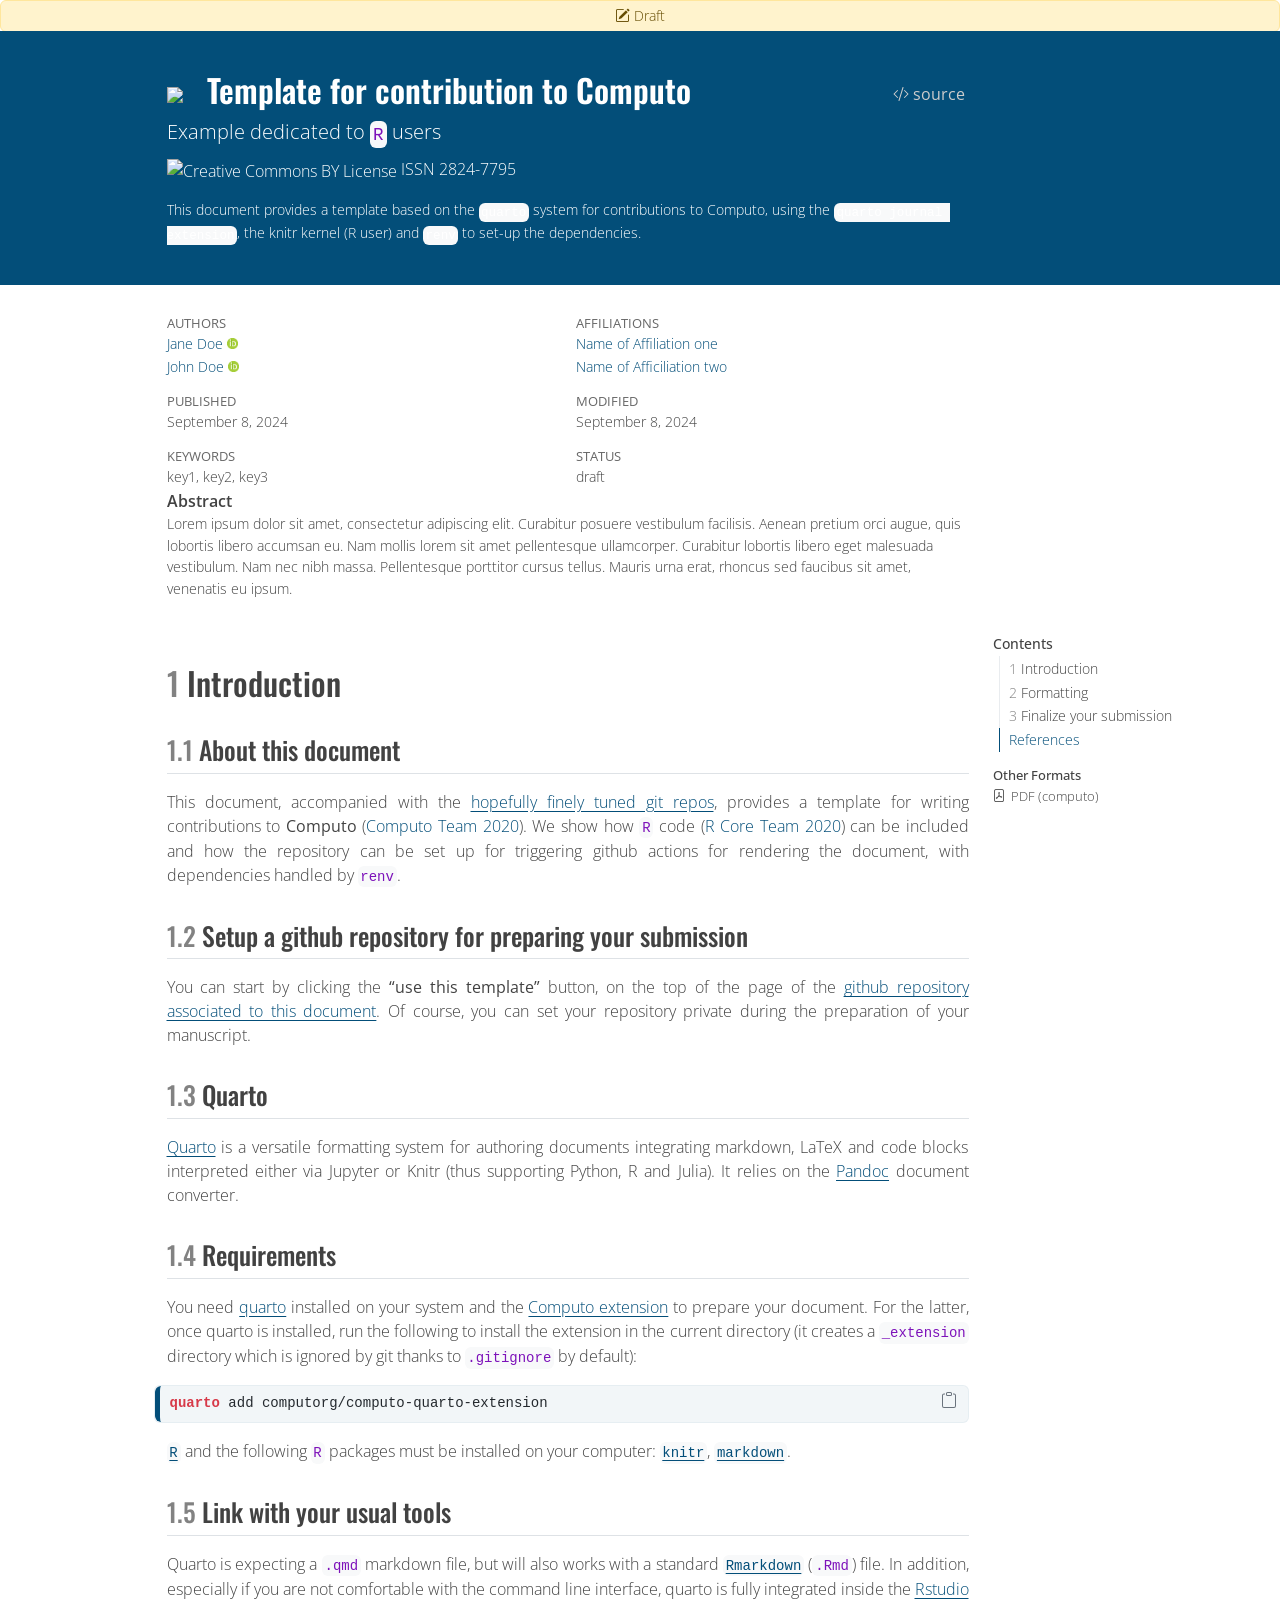
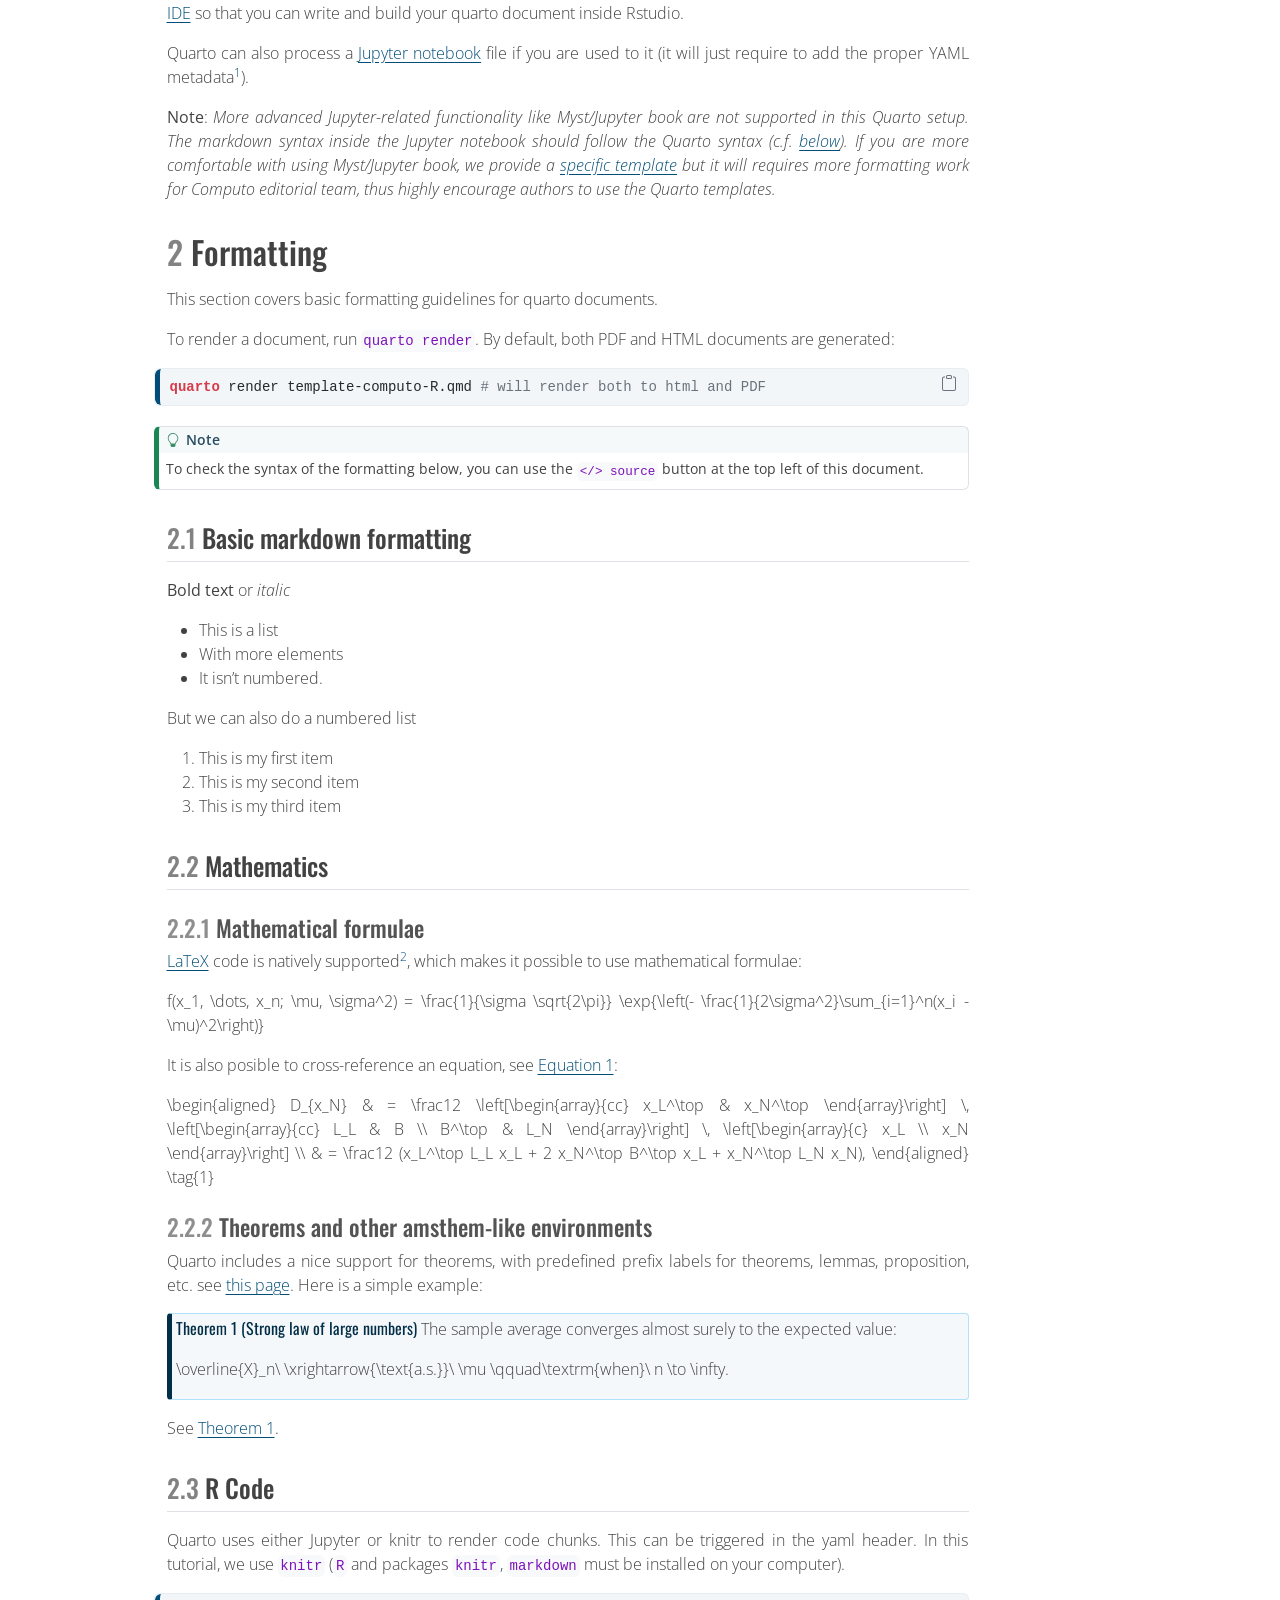
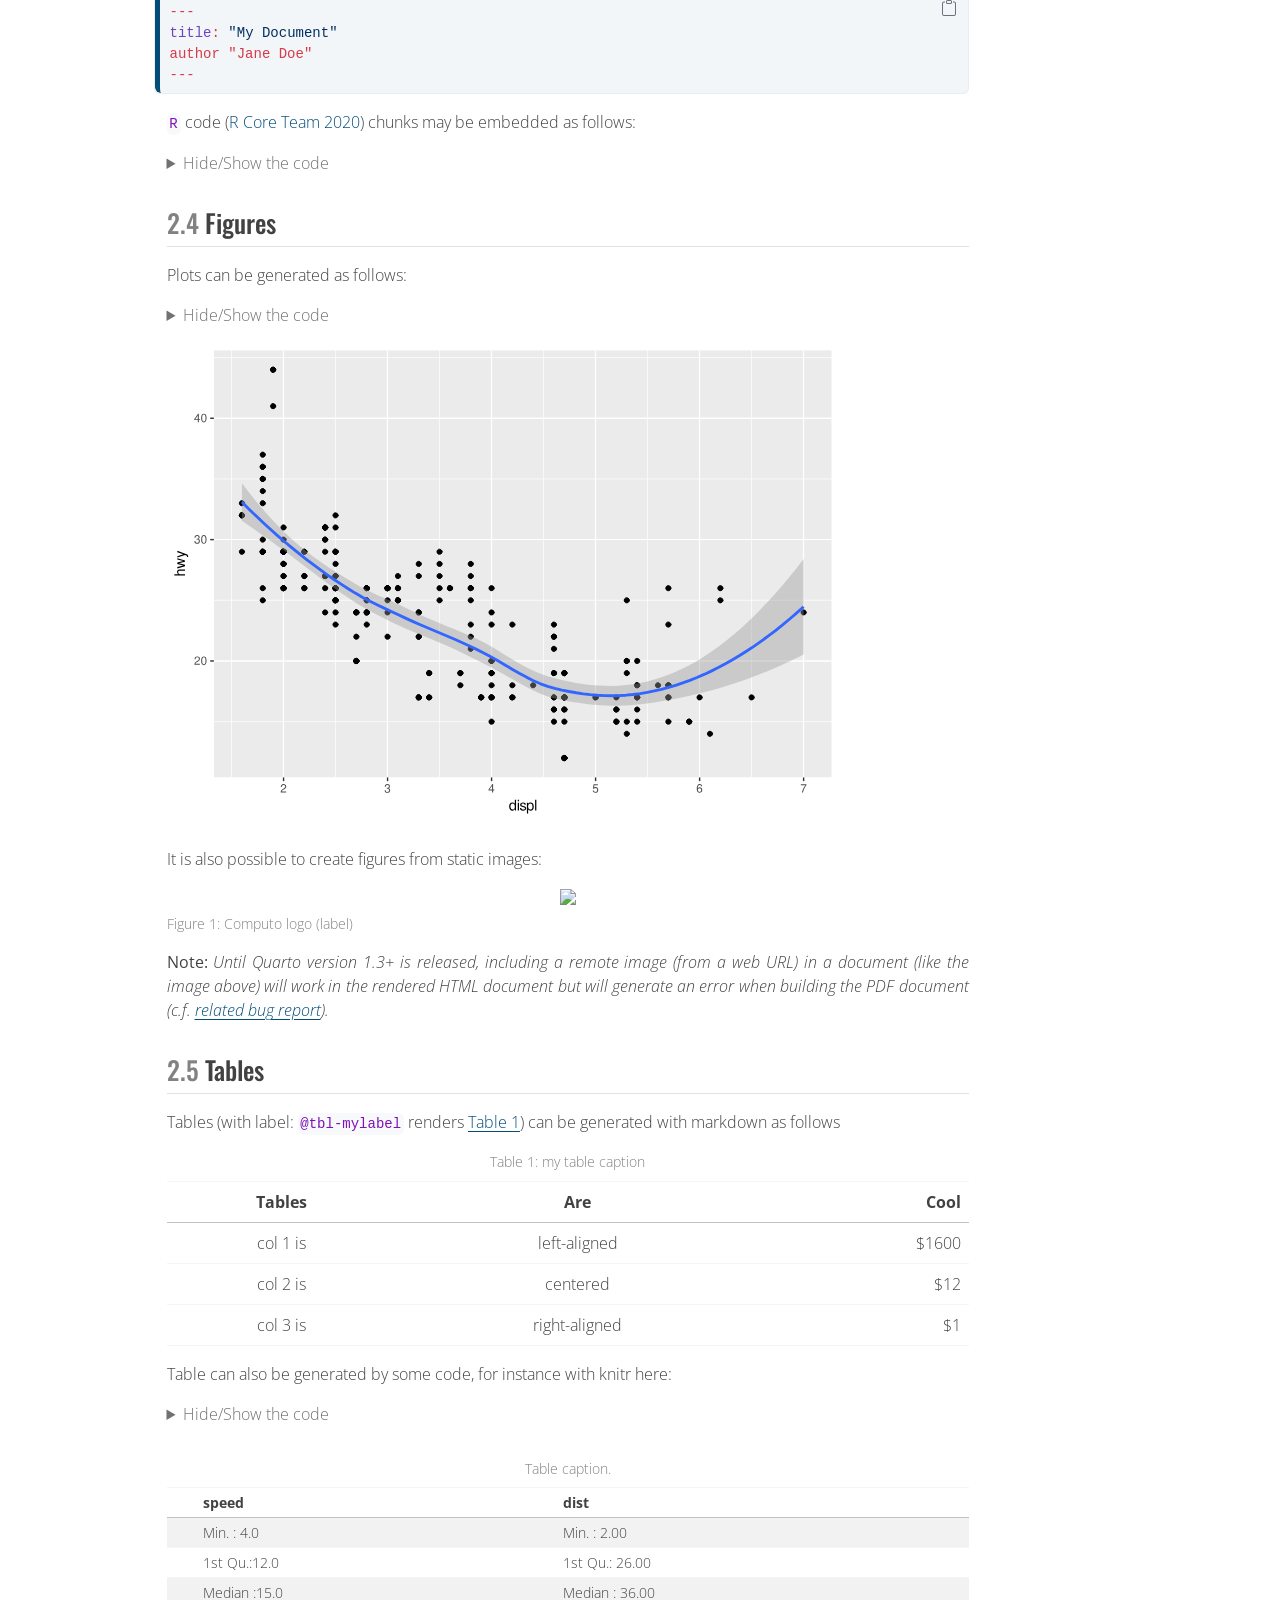
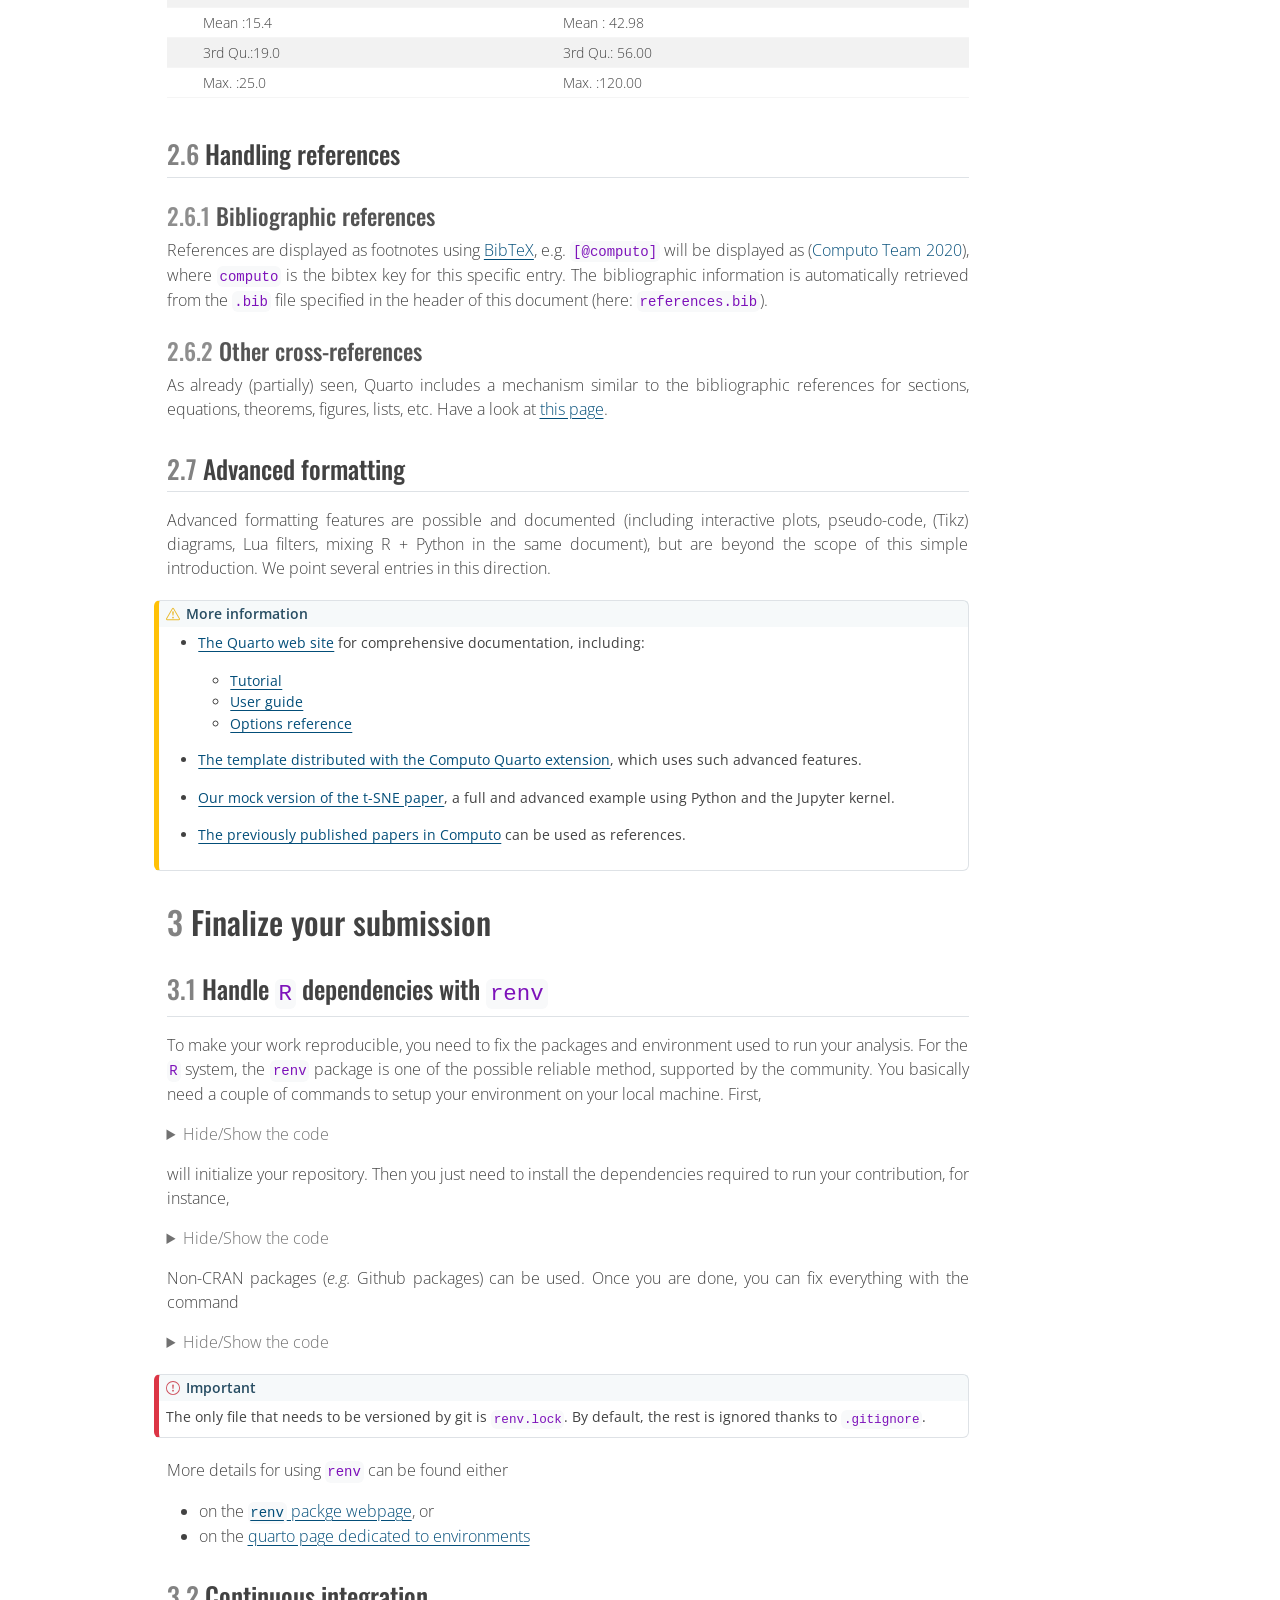
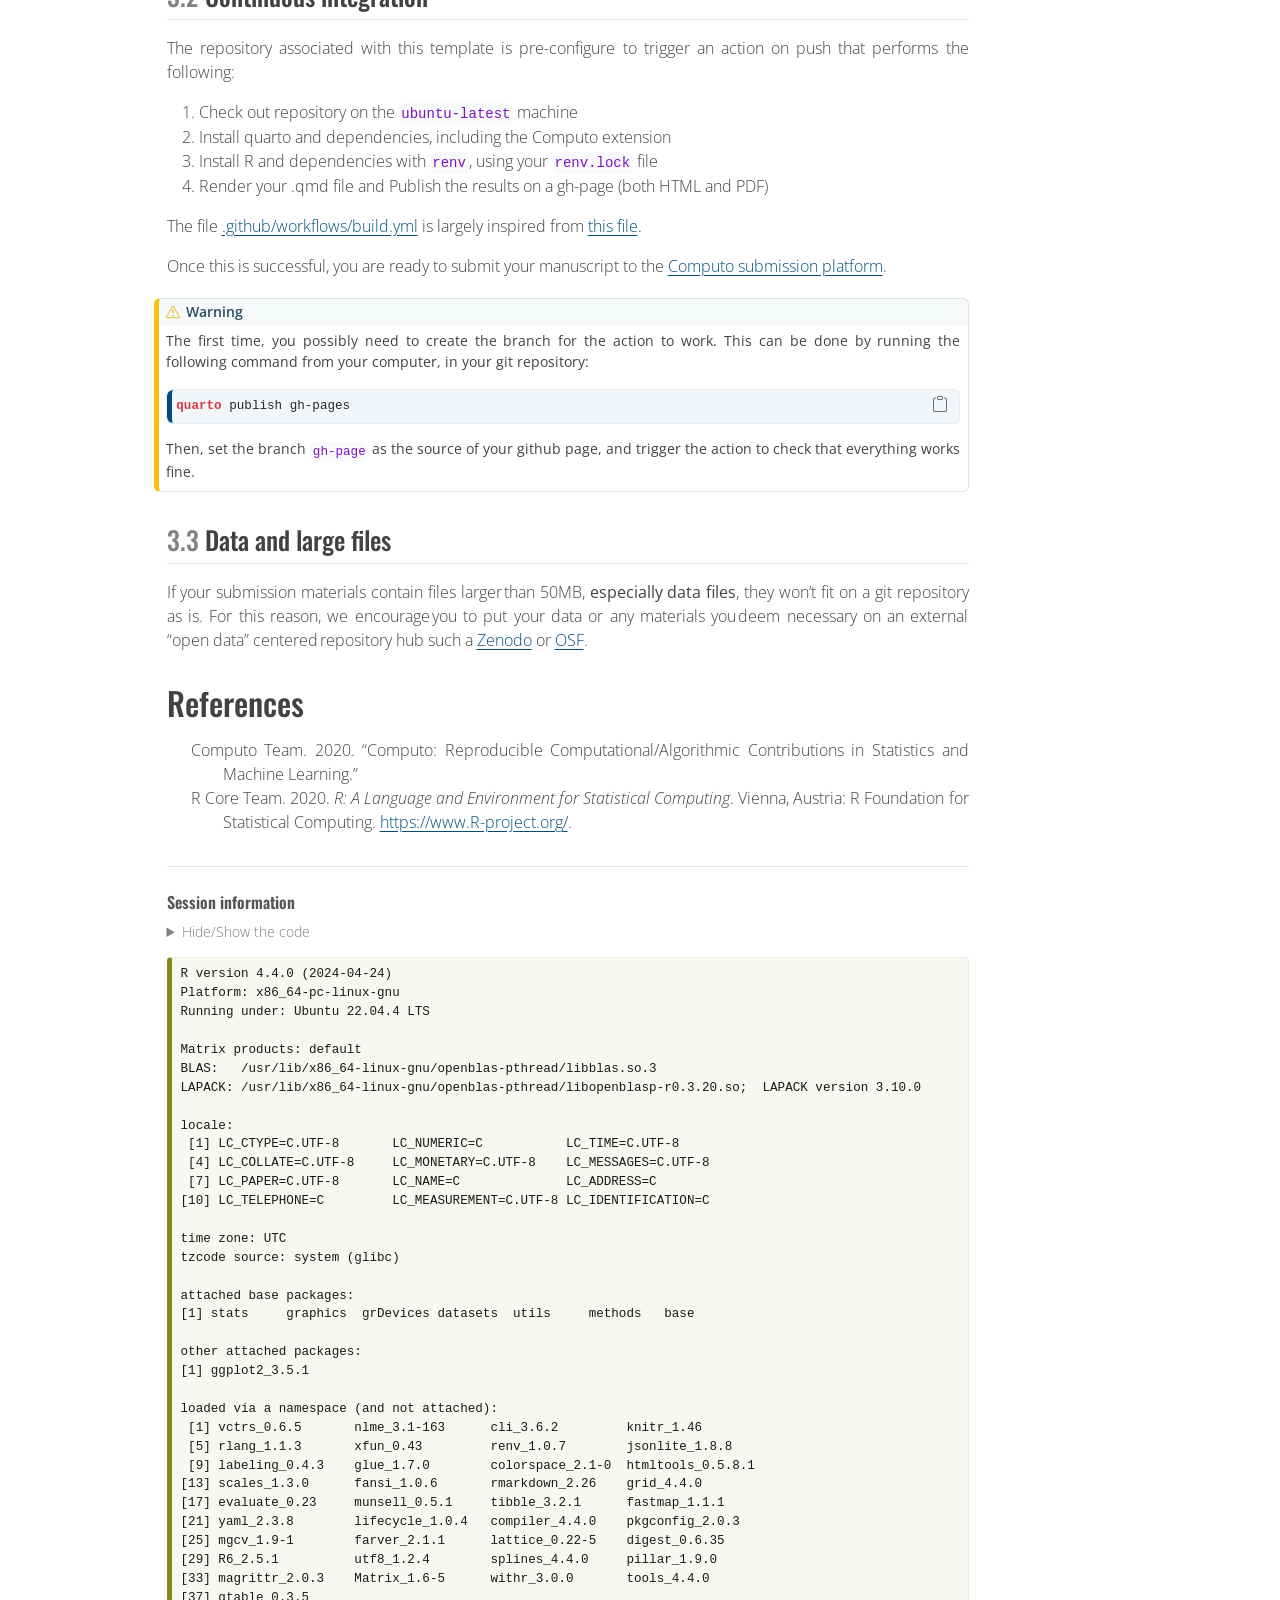
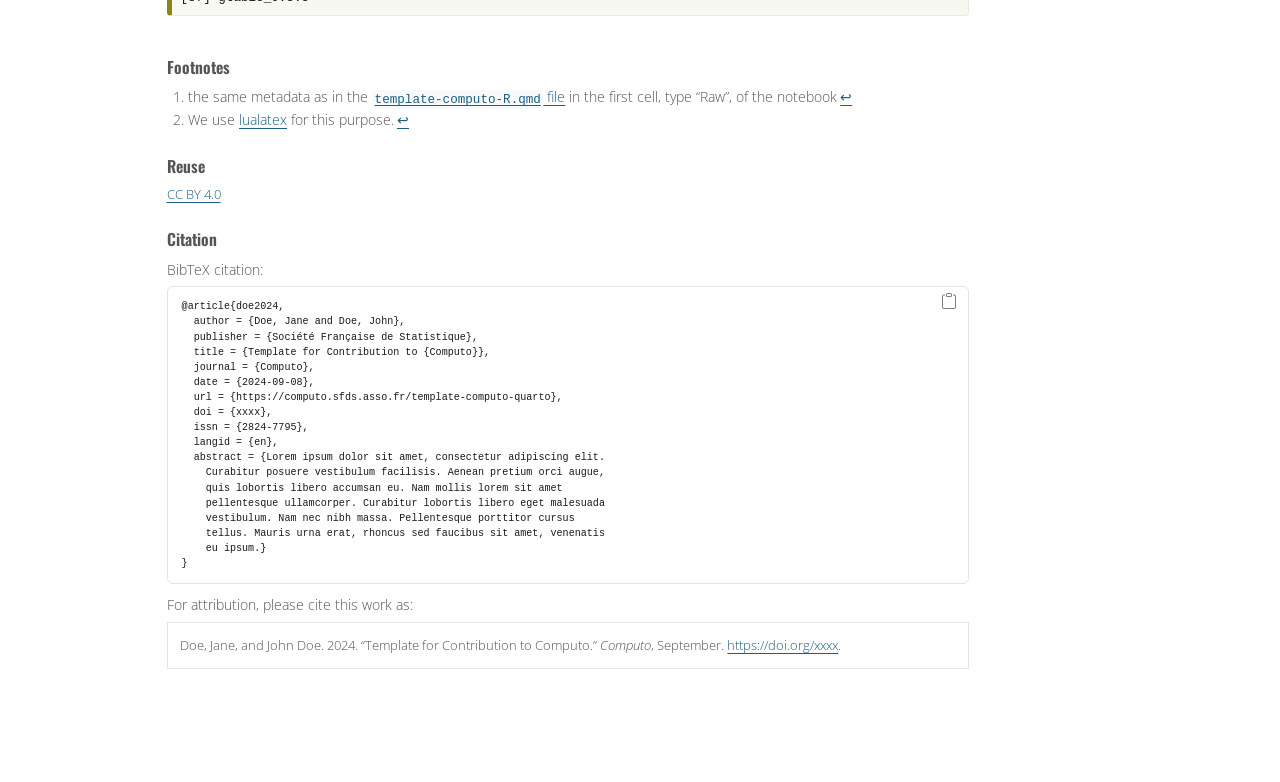
==== commit d87cd2b6: "Built site for gh-pages" ====
--- a/index.html
+++ b/index.html
@@ -8,7 +8,7 @@
 
 <meta name="author" content="Jane Doe">
 <meta name="author" content="John Doe">
-<meta name="dcterms.date" content="2024-09-01">
+<meta name="dcterms.date" content="2024-09-08">
 <meta name="keywords" content="key1, key2, key3">
 <meta name="description" content="This document provides a template based on the quarto system for contributions to Computo, using the quarto journal extension, the knitr kernel (R user) and renv to set-up the dependencies.">
 
@@ -91,7 +91,7 @@
 <link href="template-computo-R_files/libs/quarto-html/quarto-syntax-highlighting-3d3a3f531f1be4526fdd4068b34a2ee6.css" rel="stylesheet" id="quarto-text-highlighting-styles">
 <script src="template-computo-R_files/libs/bootstrap/bootstrap.min.js"></script>
 <link href="template-computo-R_files/libs/bootstrap/bootstrap-icons.css" rel="stylesheet">
-<link href="template-computo-R_files/libs/bootstrap/bootstrap-03298d9ddba56f89ac751df14095fedf.min.css" rel="stylesheet" append-hash="true" id="quarto-bootstrap" data-mode="light">
+<link href="template-computo-R_files/libs/bootstrap/bootstrap-8da51ca8572dc5806ece837cbf3ac82b.min.css" rel="stylesheet" append-hash="true" id="quarto-bootstrap" data-mode="light">
 <style>
 
       .quarto-title-block .quarto-title-banner h1,
@@ -210,14 +210,14 @@
       <div>
       <div class="quarto-title-meta-heading">Published</div>
       <div class="quarto-title-meta-contents">
-        <p class="date">September 1, 2024</p>
+        <p class="date">September 8, 2024</p>
       </div>
     </div>
                                     
       <div>
       <div class="quarto-title-meta-heading">Modified</div>
       <div class="quarto-title-meta-contents">
-        <p class="date-modified">September 1, 2024</p>
+        <p class="date-modified">September 8, 2024</p>
       </div>
     </div>
       
@@ -709,7 +709,7 @@
   publisher = {Société Française de Statistique},
   title = {Template for Contribution to {Computo}},
   journal = {Computo},
-  date = {2024-09-01},
+  date = {2024-09-08},
   url = {https://computo.sfds.asso.fr/template-computo-quarto},
   doi = {xxxx},
   issn = {2824-7795},
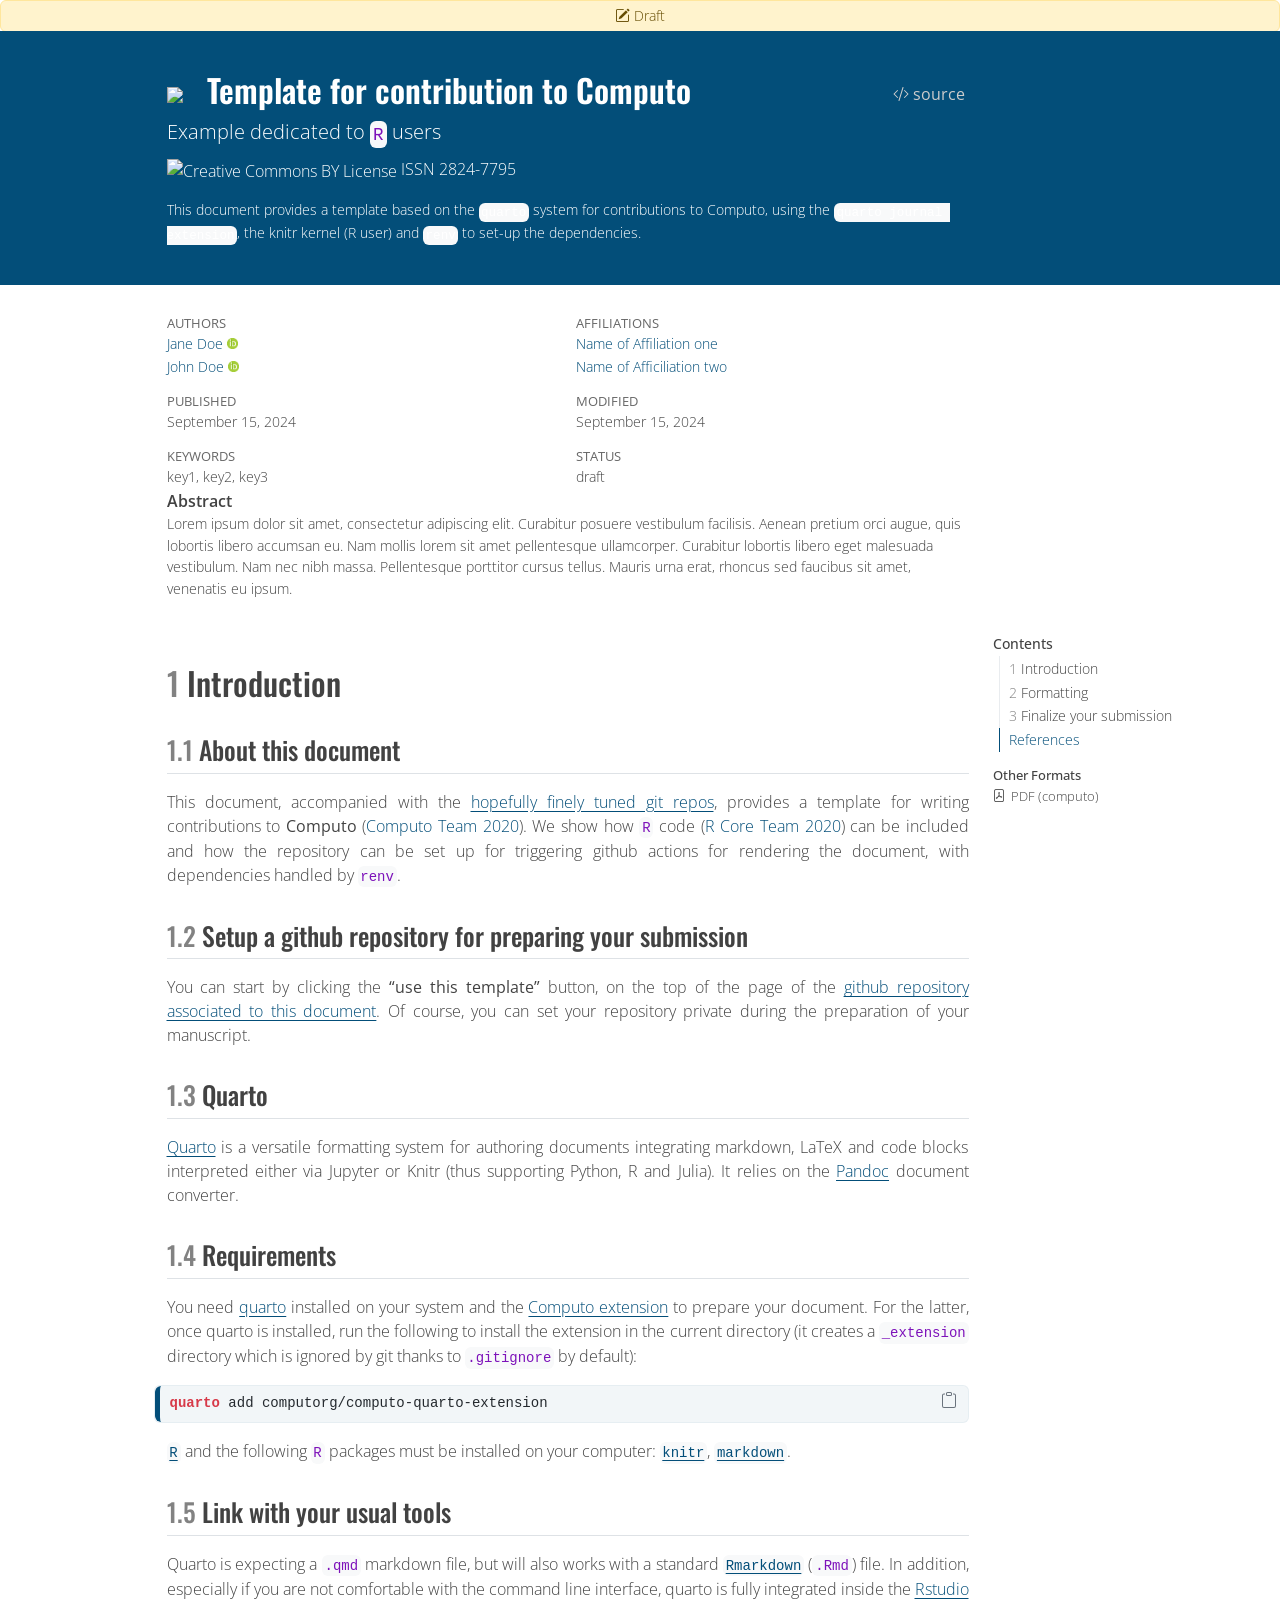
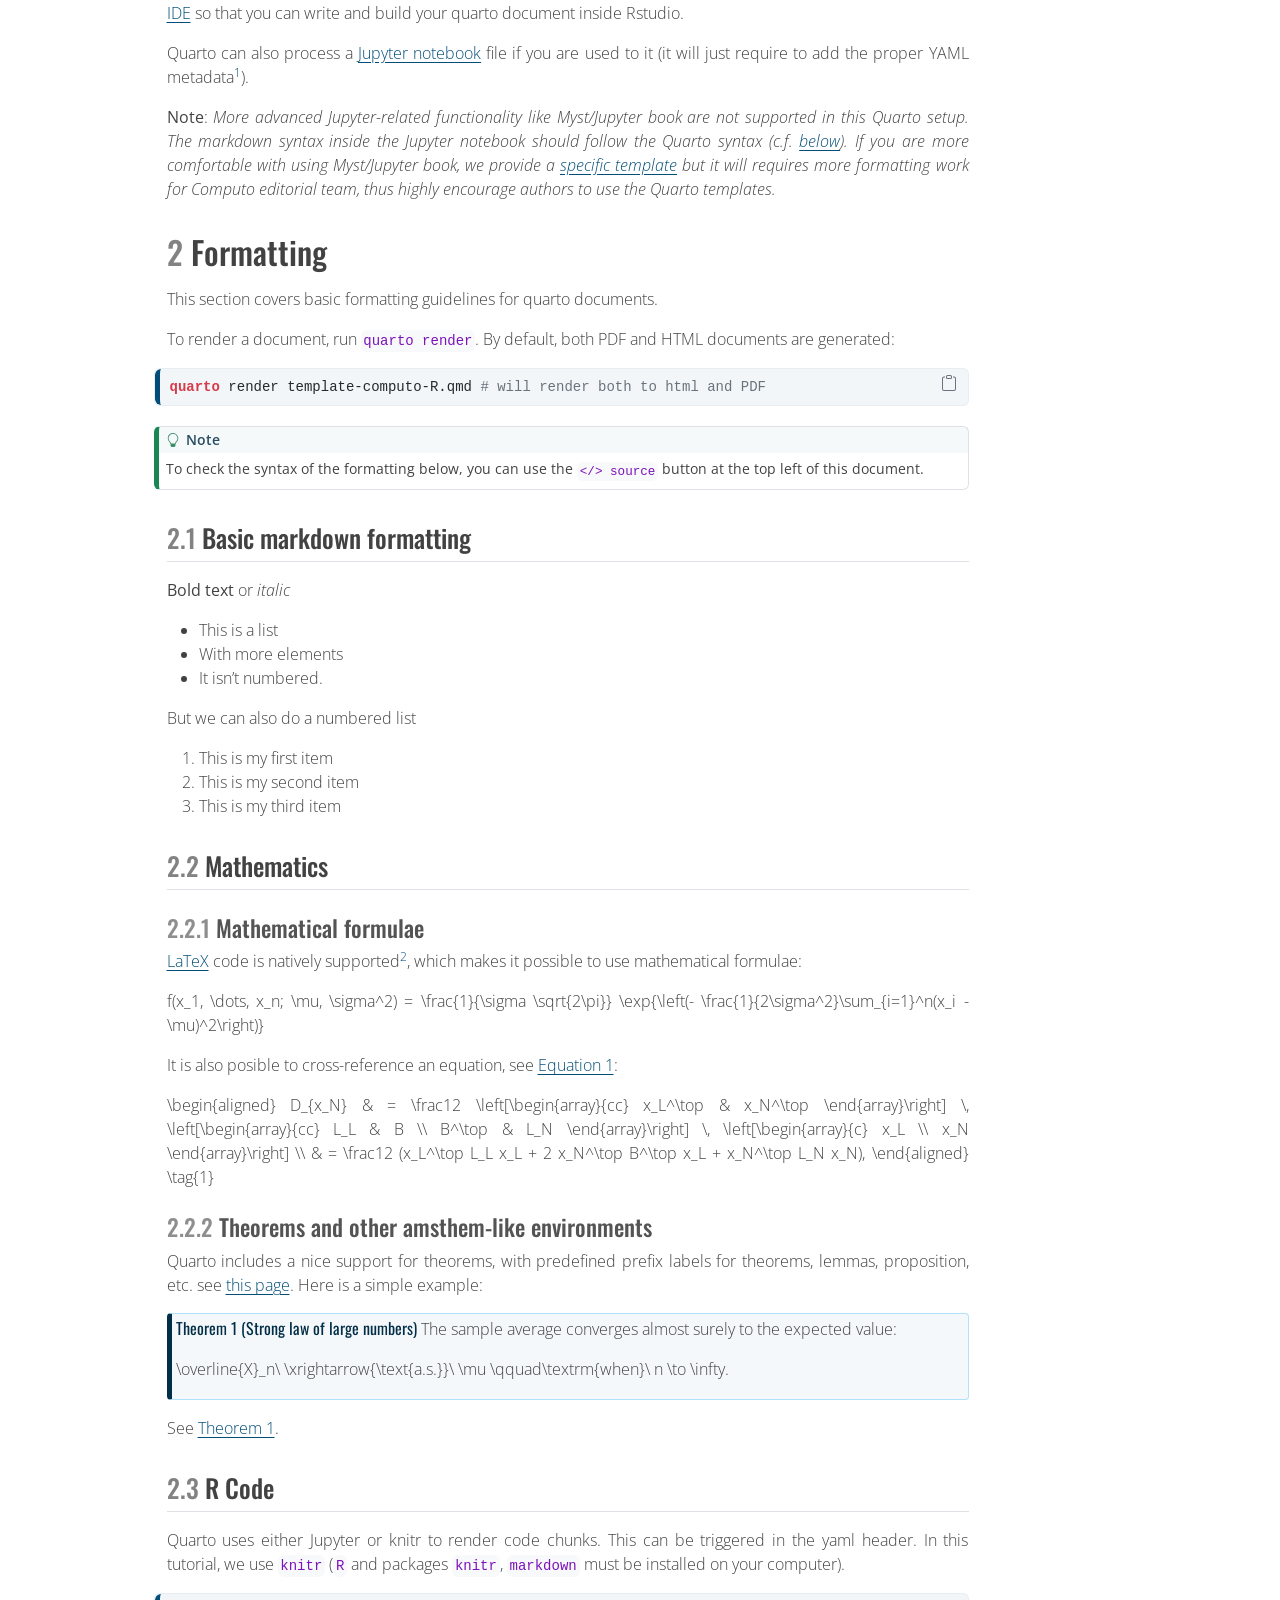
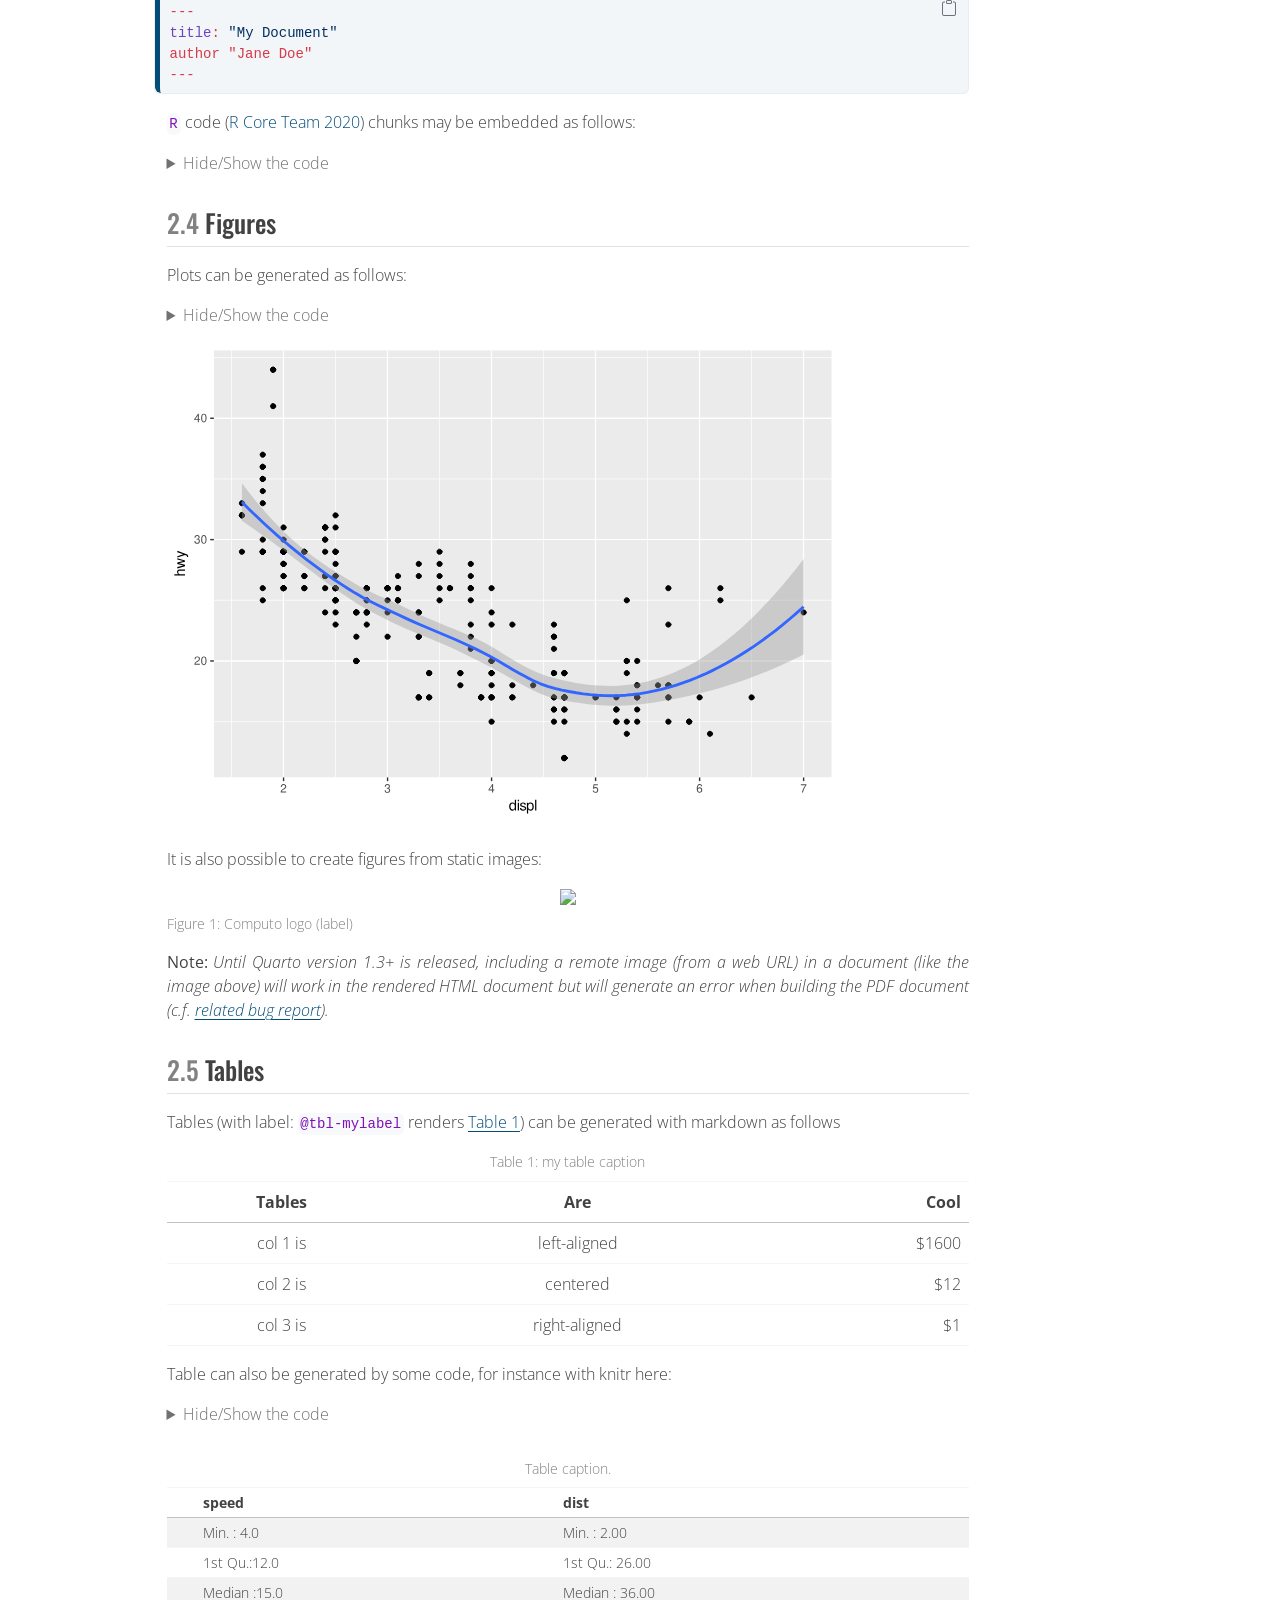
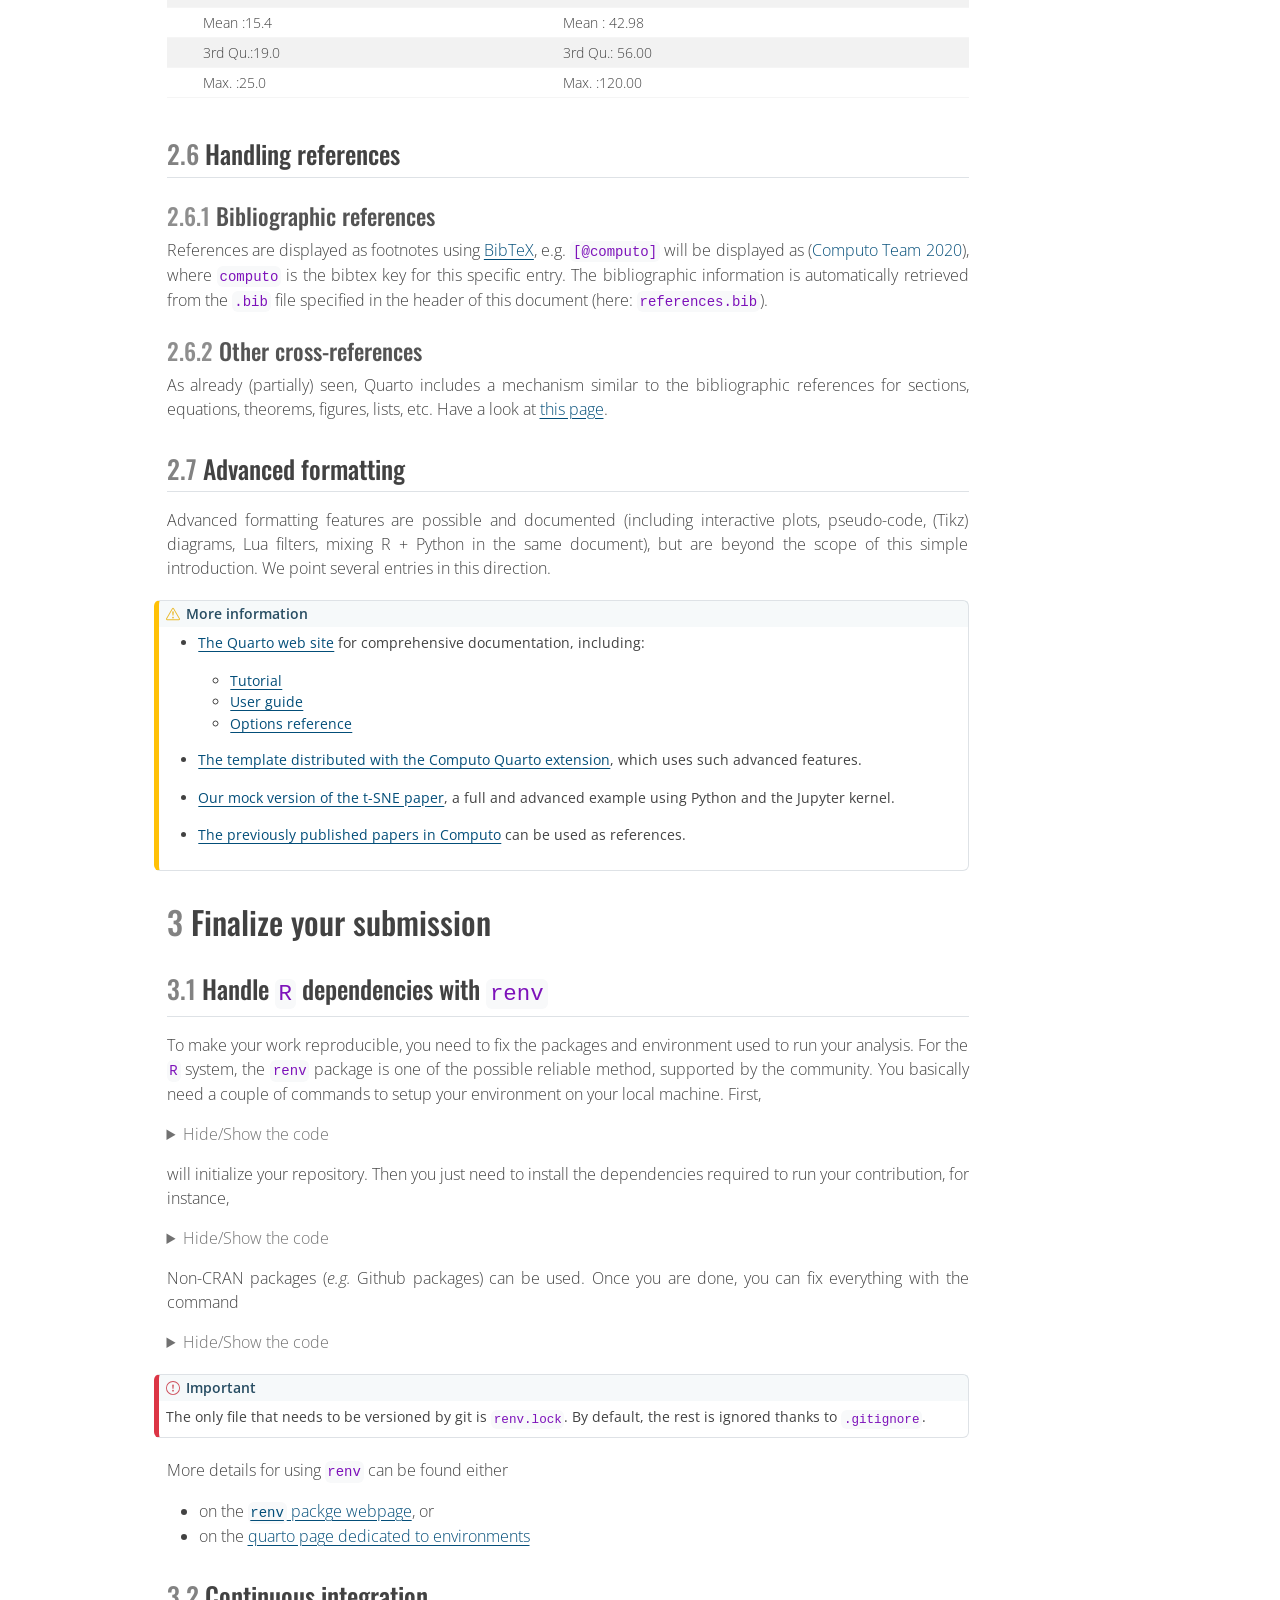
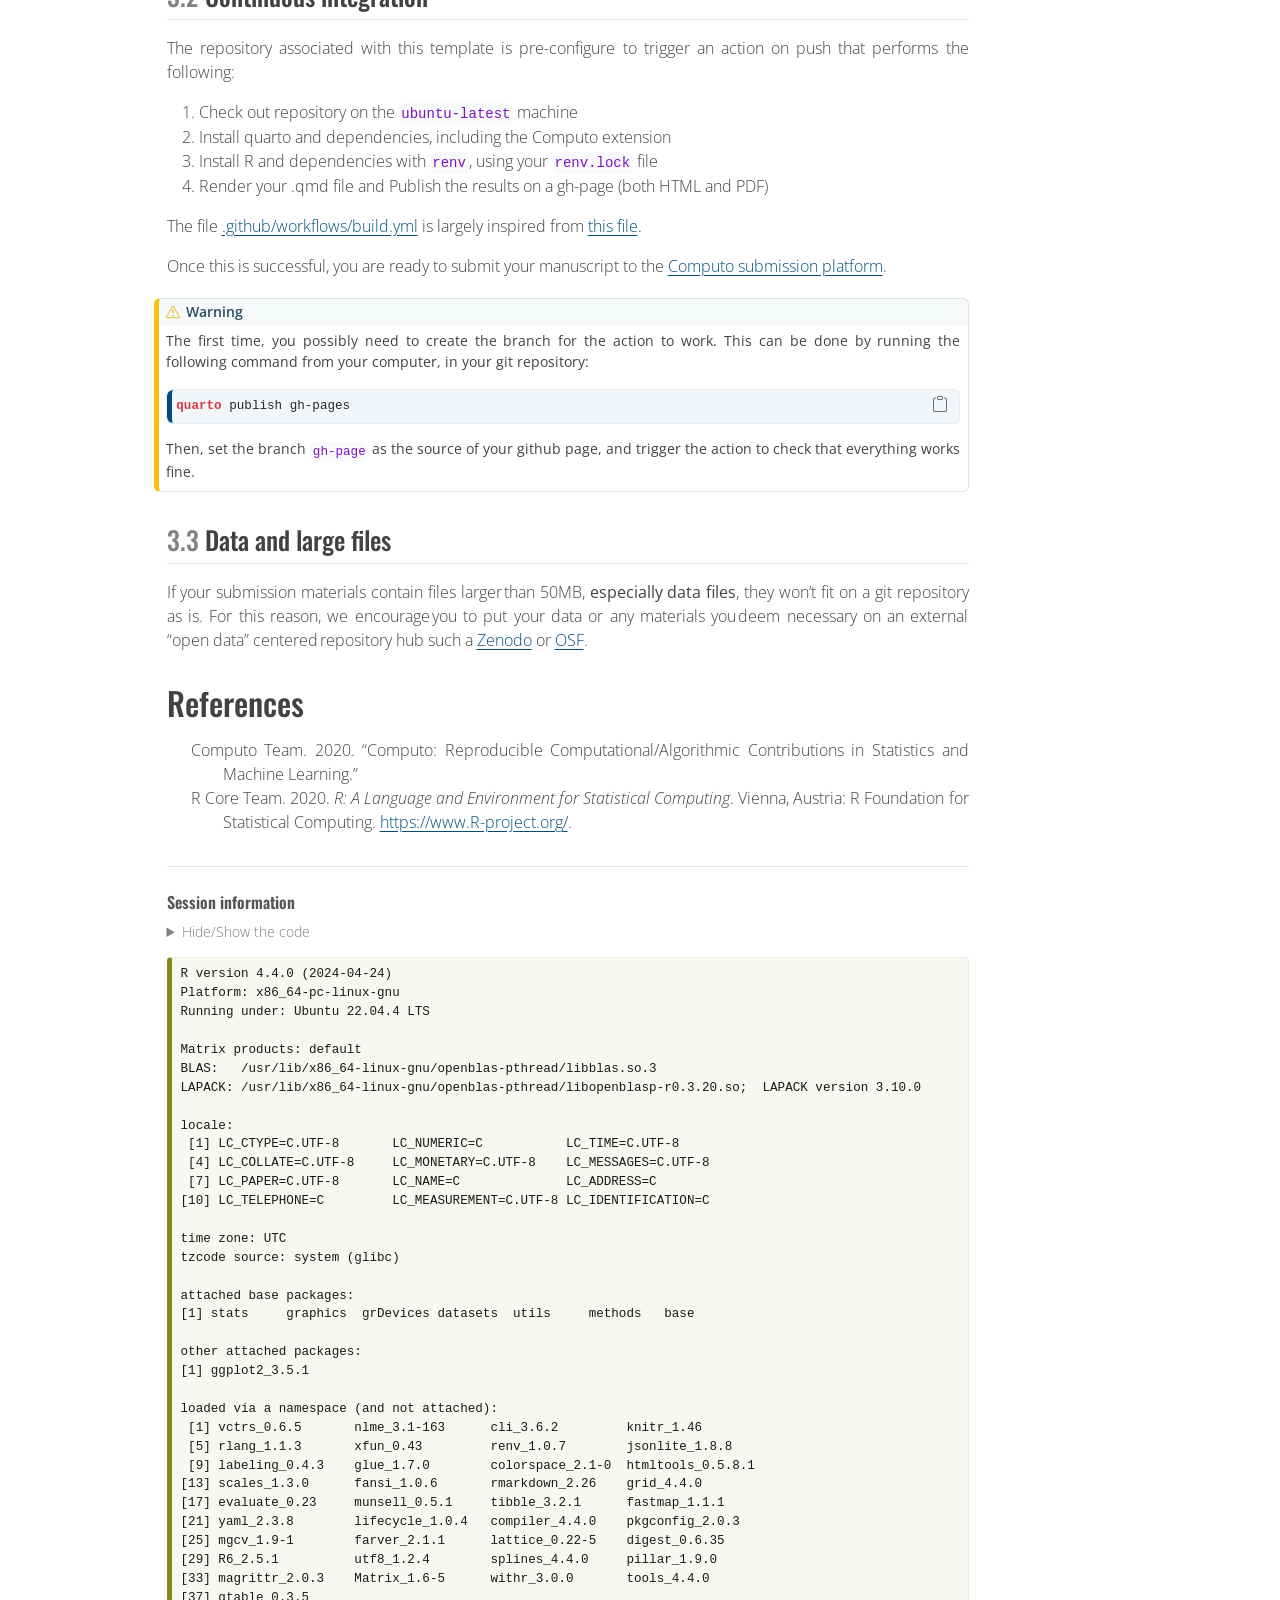
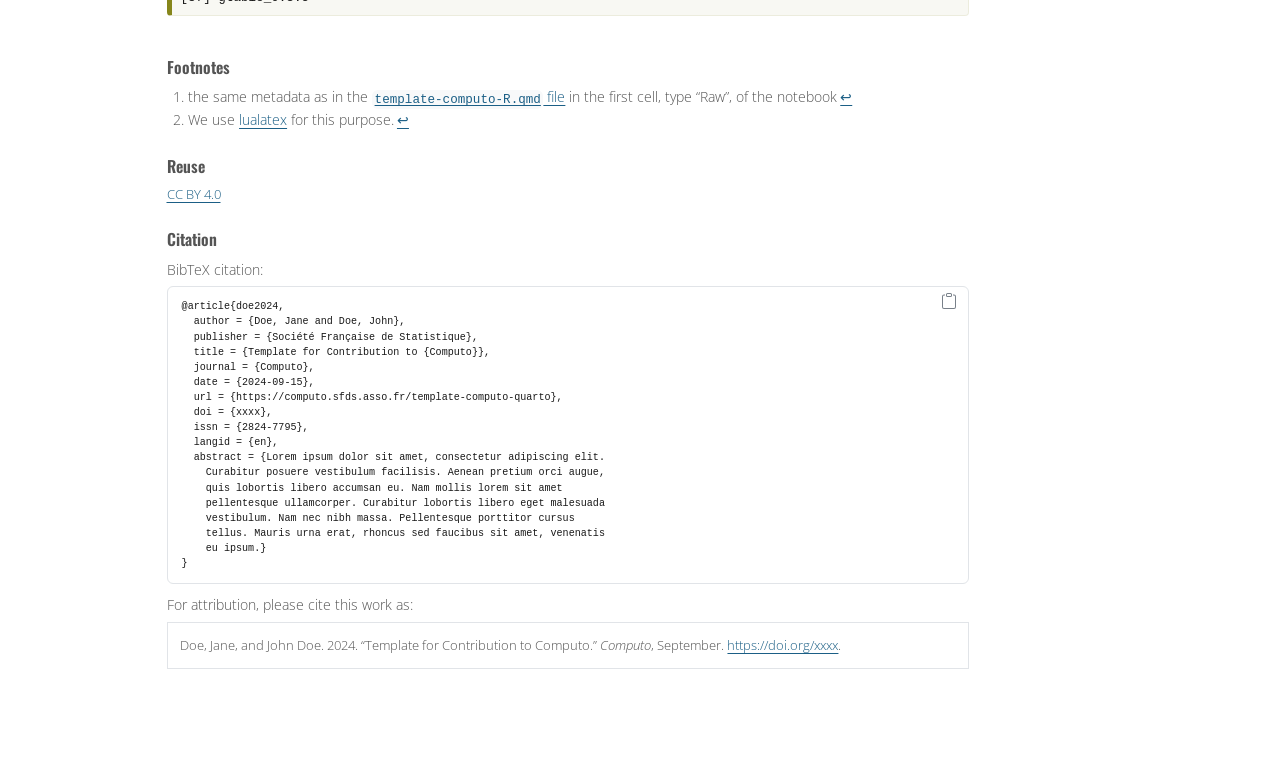
==== commit 0fe38277: "Built site for gh-pages" ====
--- a/index.html
+++ b/index.html
@@ -8,7 +8,7 @@
 
 <meta name="author" content="Jane Doe">
 <meta name="author" content="John Doe">
-<meta name="dcterms.date" content="2024-09-08">
+<meta name="dcterms.date" content="2024-09-15">
 <meta name="keywords" content="key1, key2, key3">
 <meta name="description" content="This document provides a template based on the quarto system for contributions to Computo, using the quarto journal extension, the knitr kernel (R user) and renv to set-up the dependencies.">
 
@@ -210,14 +210,14 @@
       <div>
       <div class="quarto-title-meta-heading">Published</div>
       <div class="quarto-title-meta-contents">
-        <p class="date">September 8, 2024</p>
+        <p class="date">September 15, 2024</p>
       </div>
     </div>
                                     
       <div>
       <div class="quarto-title-meta-heading">Modified</div>
       <div class="quarto-title-meta-contents">
-        <p class="date-modified">September 8, 2024</p>
+        <p class="date-modified">September 15, 2024</p>
       </div>
     </div>
       
@@ -709,7 +709,7 @@
   publisher = {Société Française de Statistique},
   title = {Template for Contribution to {Computo}},
   journal = {Computo},
-  date = {2024-09-08},
+  date = {2024-09-15},
   url = {https://computo.sfds.asso.fr/template-computo-quarto},
   doi = {xxxx},
   issn = {2824-7795},
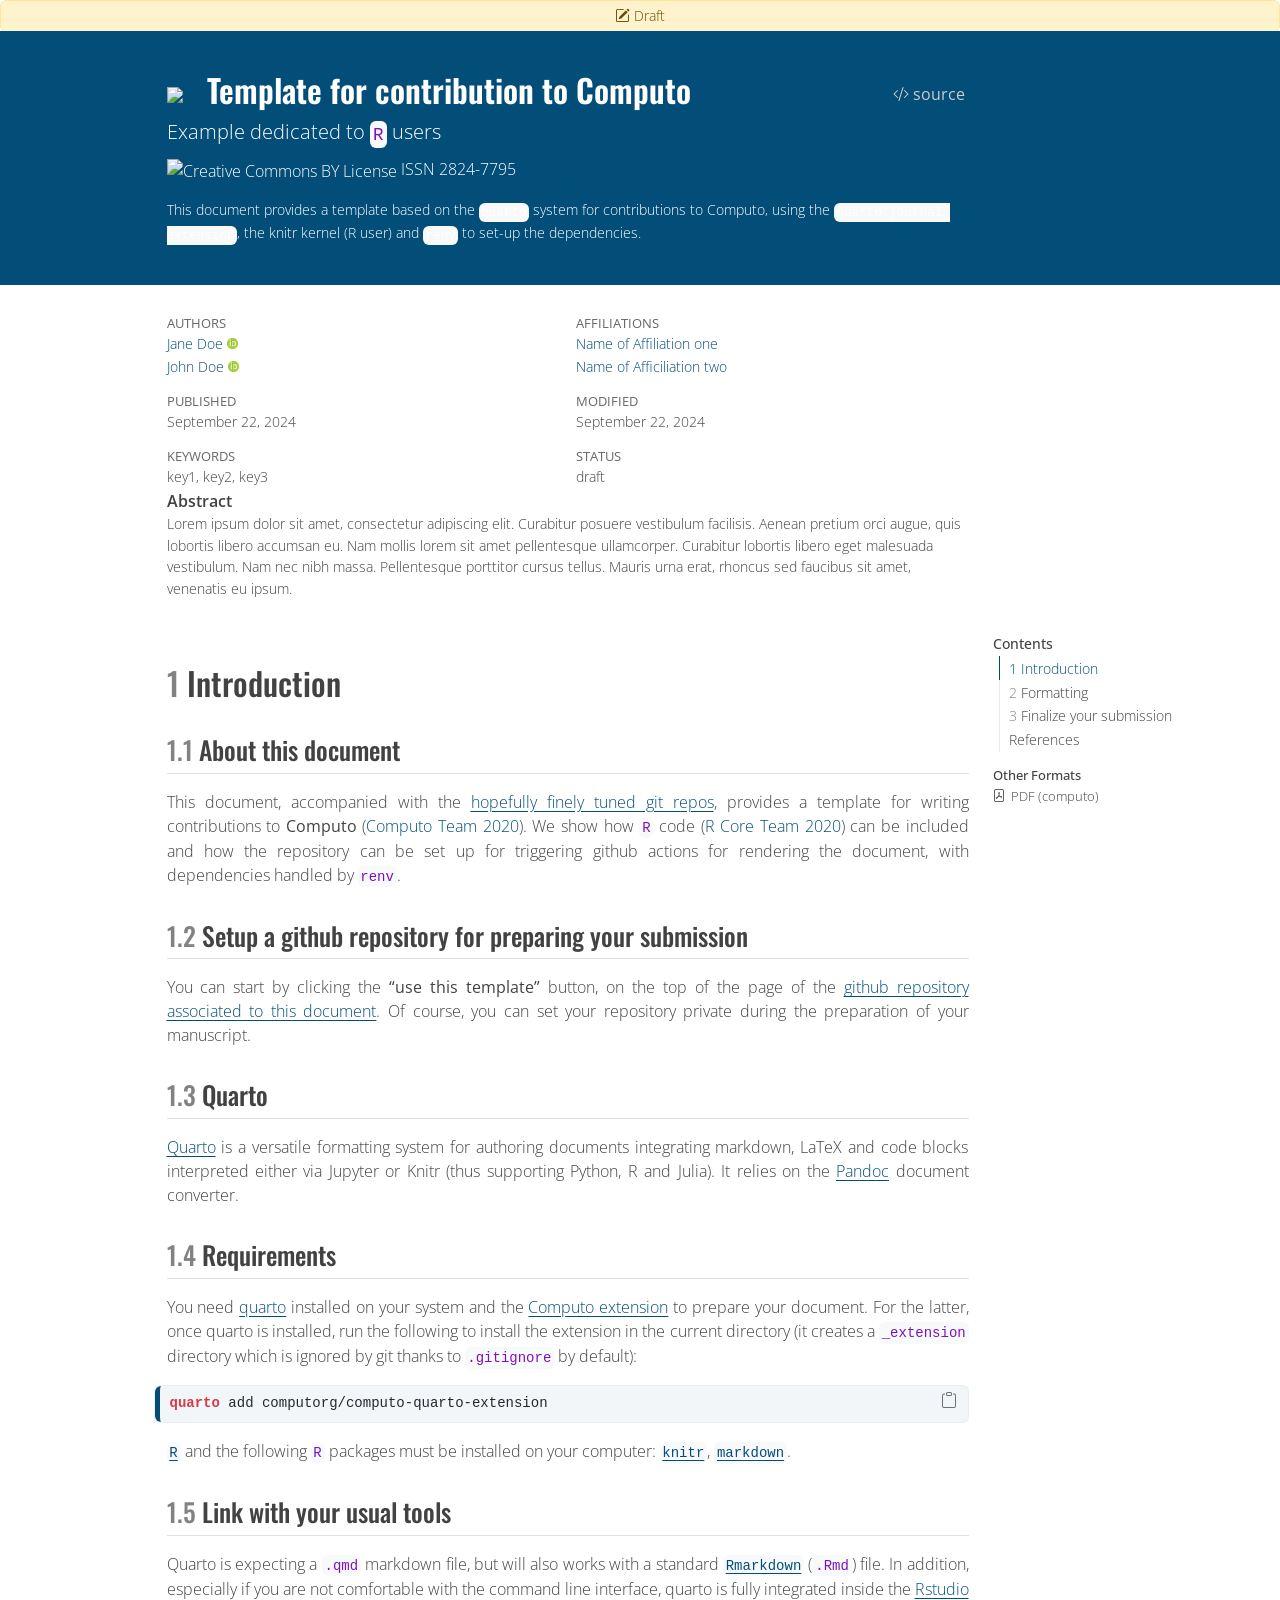
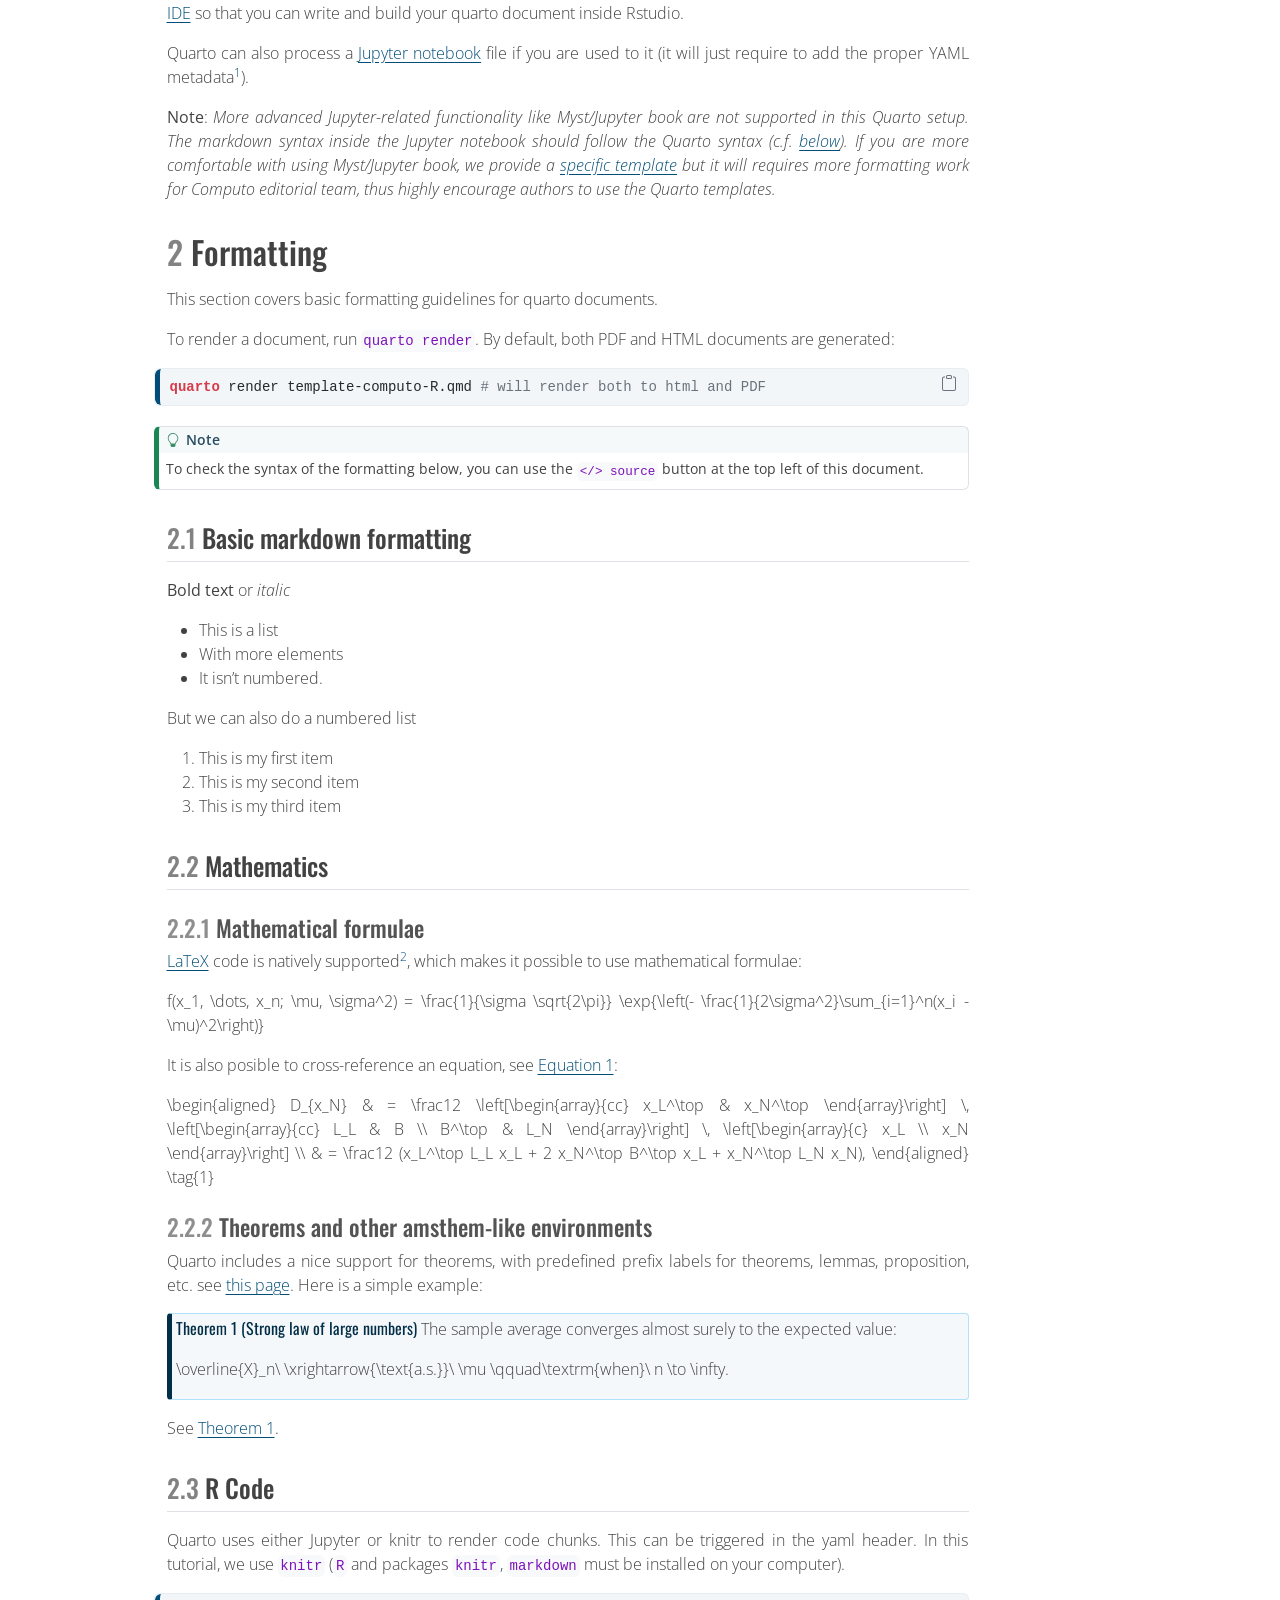
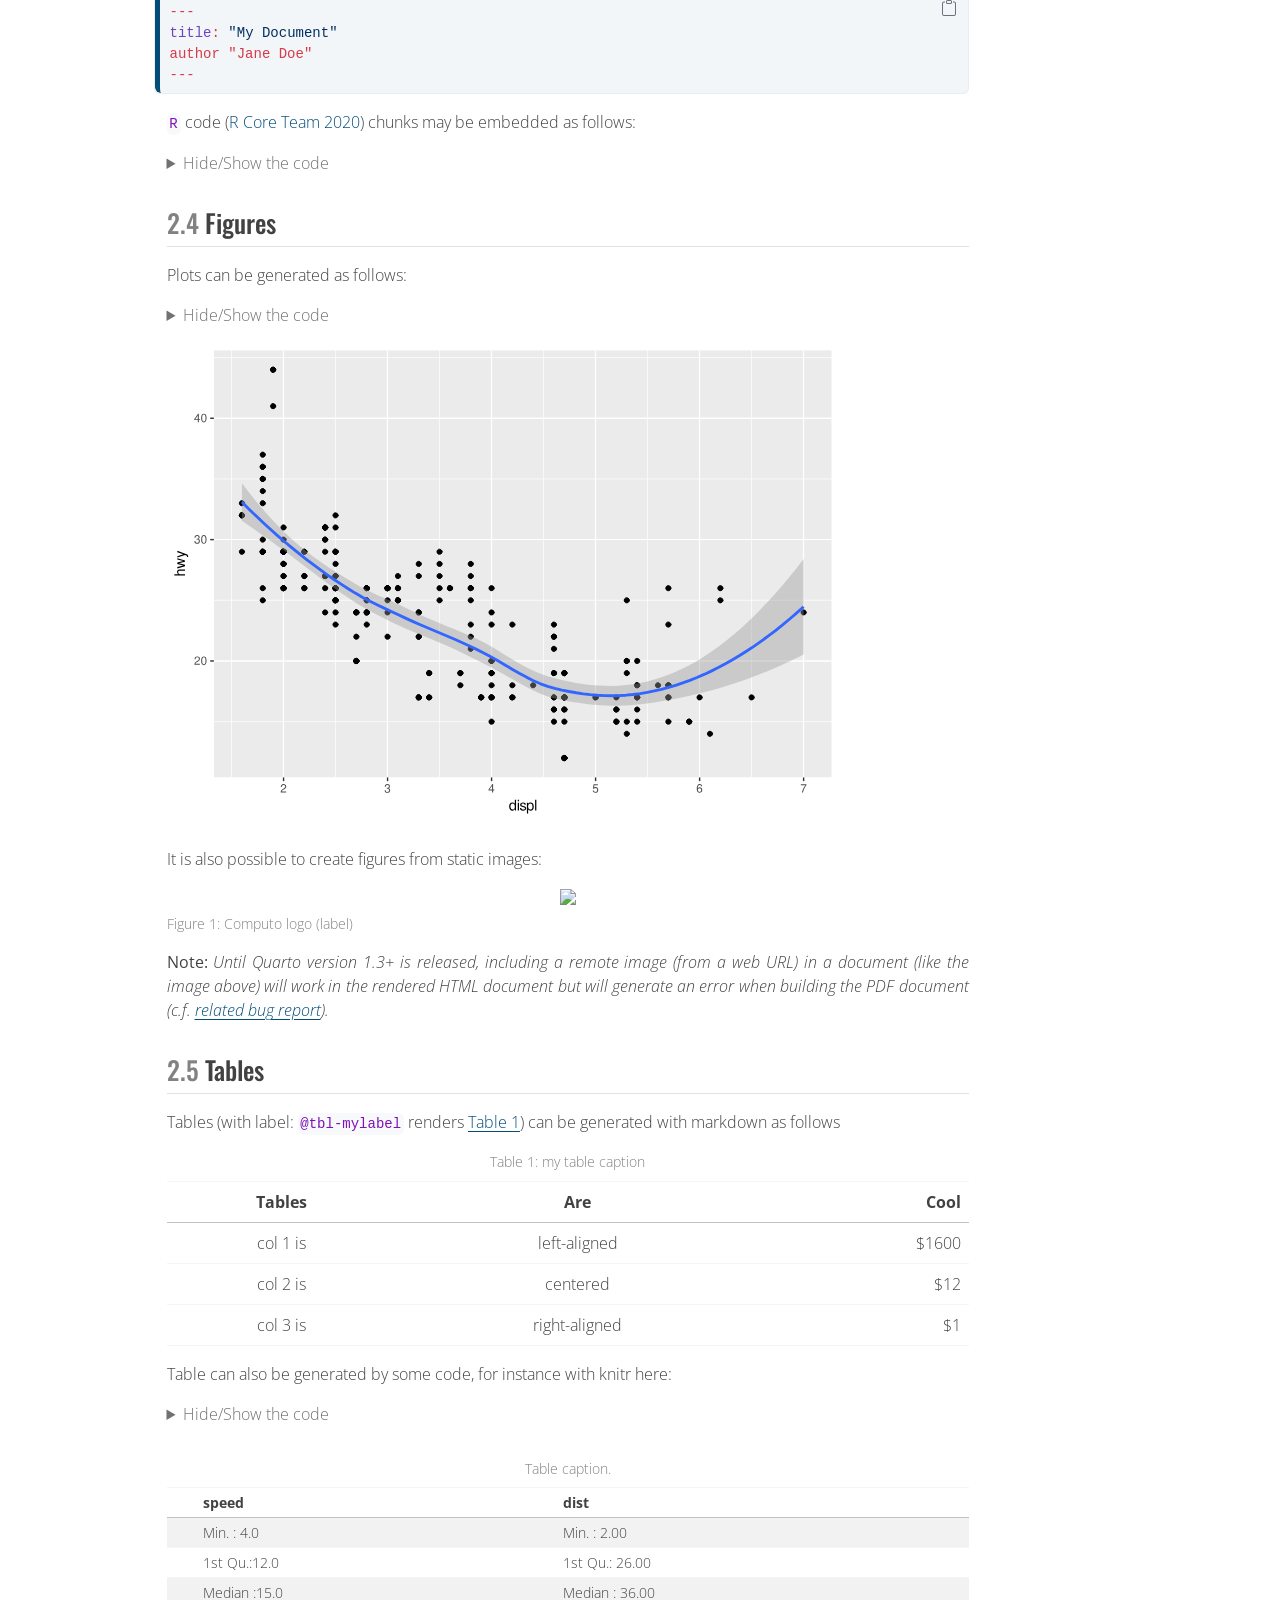
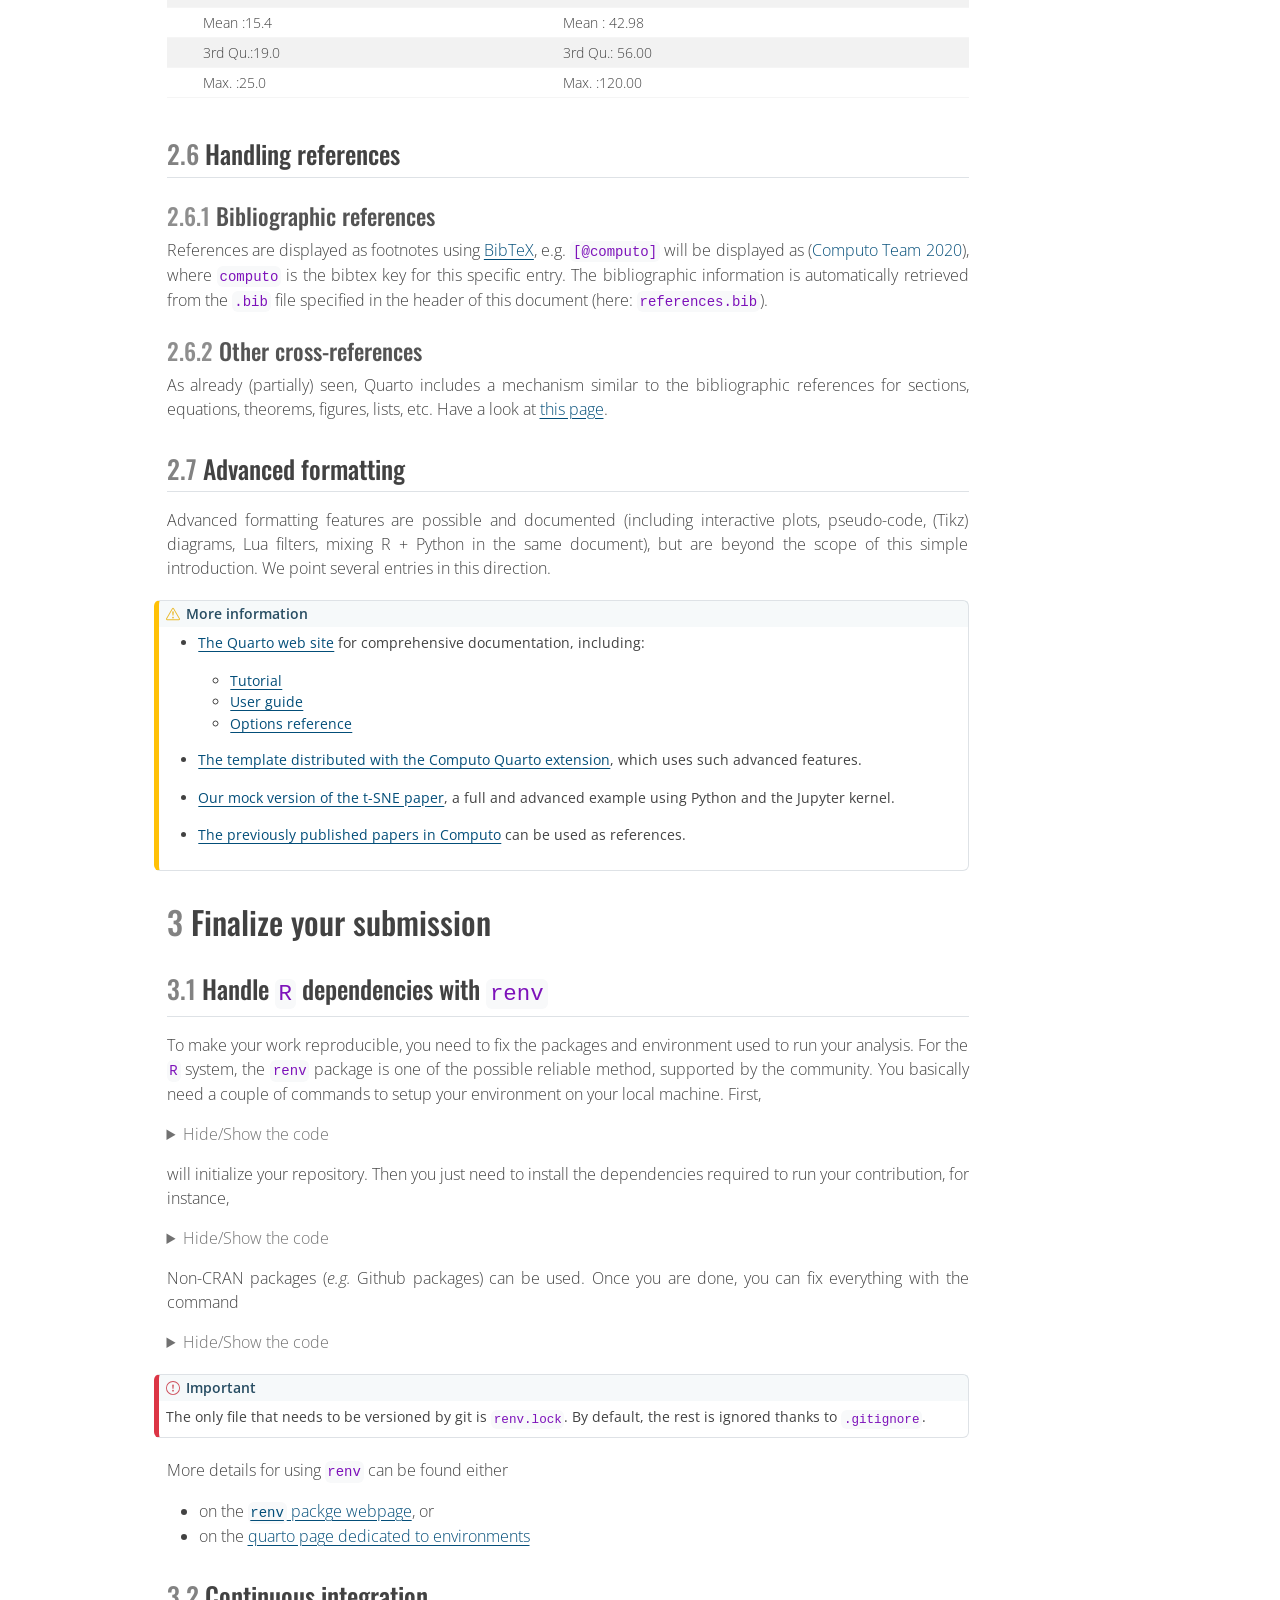
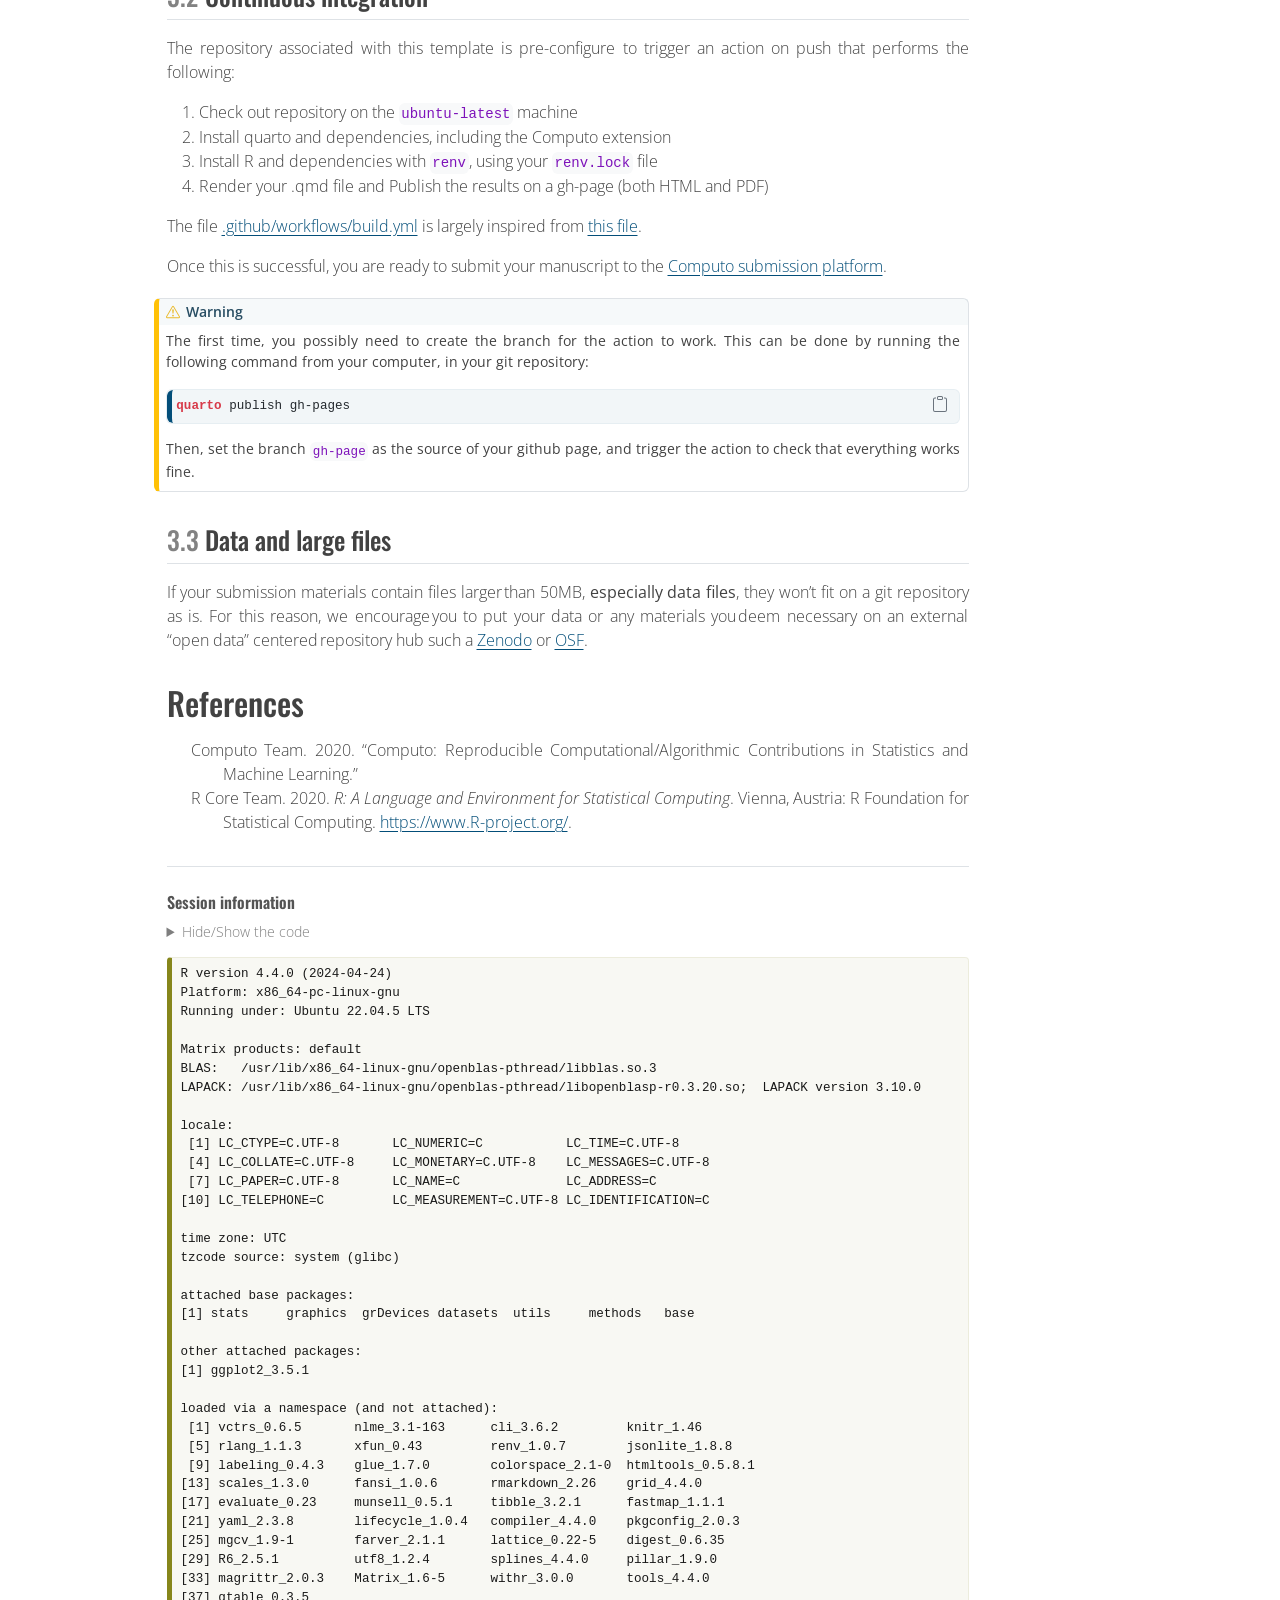
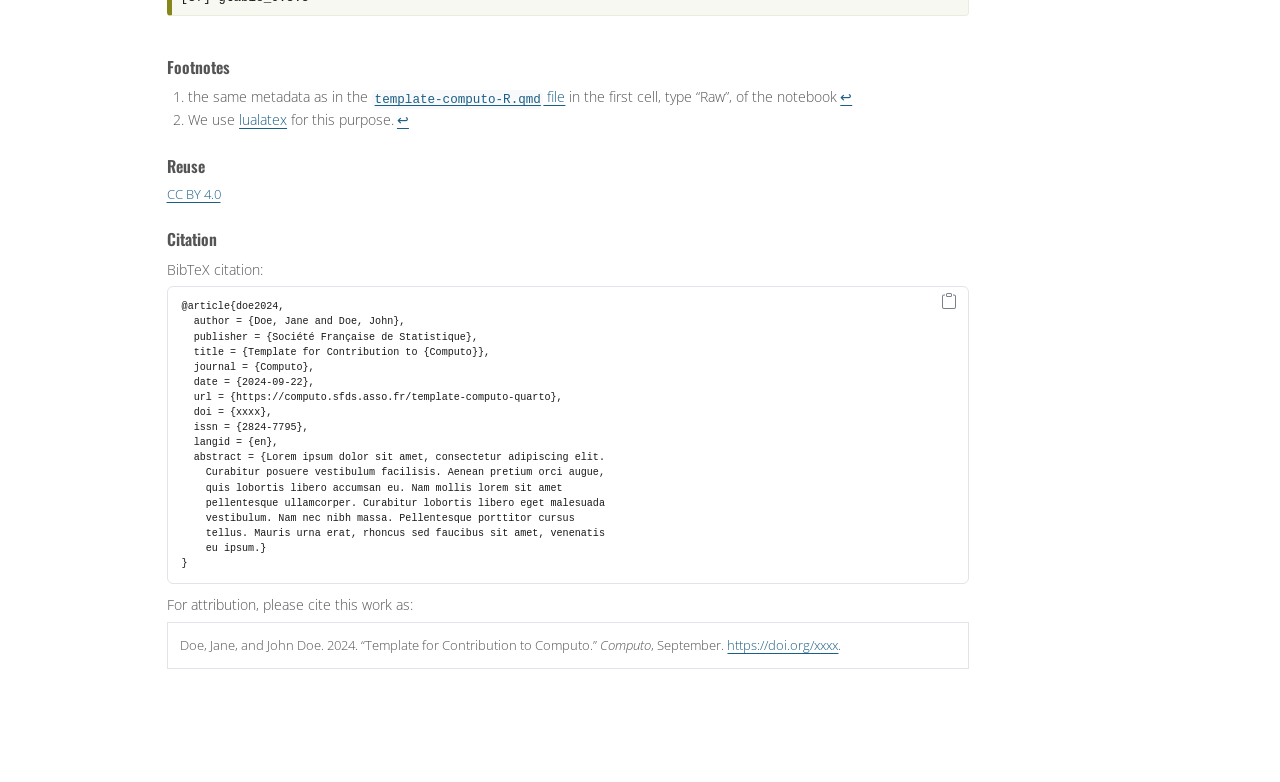
==== commit fa7f080f: "Built site for gh-pages" ====
--- a/index.html
+++ b/index.html
@@ -2,13 +2,13 @@
 <html xmlns="http://www.w3.org/1999/xhtml" lang="en" xml:lang="en"><head>
 
 <meta charset="utf-8">
-<meta name="generator" content="quarto-1.6.9">
+<meta name="generator" content="quarto-1.6.11">
 
 <meta name="viewport" content="width=device-width, initial-scale=1.0, user-scalable=yes">
 
 <meta name="author" content="Jane Doe">
 <meta name="author" content="John Doe">
-<meta name="dcterms.date" content="2024-09-15">
+<meta name="dcterms.date" content="2024-09-22">
 <meta name="keywords" content="key1, key2, key3">
 <meta name="description" content="This document provides a template based on the quarto system for contributions to Computo, using the quarto journal extension, the knitr kernel (R user) and renv to set-up the dependencies.">
 
@@ -91,7 +91,7 @@
 <link href="template-computo-R_files/libs/quarto-html/quarto-syntax-highlighting-3d3a3f531f1be4526fdd4068b34a2ee6.css" rel="stylesheet" id="quarto-text-highlighting-styles">
 <script src="template-computo-R_files/libs/bootstrap/bootstrap.min.js"></script>
 <link href="template-computo-R_files/libs/bootstrap/bootstrap-icons.css" rel="stylesheet">
-<link href="template-computo-R_files/libs/bootstrap/bootstrap-8da51ca8572dc5806ece837cbf3ac82b.min.css" rel="stylesheet" append-hash="true" id="quarto-bootstrap" data-mode="light">
+<link href="template-computo-R_files/libs/bootstrap/bootstrap-084f6fe58411471778637caad43228b8.min.css" rel="stylesheet" append-hash="true" id="quarto-bootstrap" data-mode="light">
 <style>
 
       .quarto-title-block .quarto-title-banner h1,
@@ -210,14 +210,14 @@
       <div>
       <div class="quarto-title-meta-heading">Published</div>
       <div class="quarto-title-meta-contents">
-        <p class="date">September 15, 2024</p>
+        <p class="date">September 22, 2024</p>
       </div>
     </div>
                                     
       <div>
       <div class="quarto-title-meta-heading">Modified</div>
       <div class="quarto-title-meta-contents">
-        <p class="date-modified">September 15, 2024</p>
+        <p class="date-modified">September 22, 2024</p>
       </div>
     </div>
       
@@ -662,7 +662,7 @@
 <div class="cell-output cell-output-stdout">
 <pre><code>R version 4.4.0 (2024-04-24)
 Platform: x86_64-pc-linux-gnu
-Running under: Ubuntu 22.04.4 LTS
+Running under: Ubuntu 22.04.5 LTS
 
 Matrix products: default
 BLAS:   /usr/lib/x86_64-linux-gnu/openblas-pthread/libblas.so.3 
@@ -709,7 +709,7 @@
   publisher = {Société Française de Statistique},
   title = {Template for Contribution to {Computo}},
   journal = {Computo},
-  date = {2024-09-15},
+  date = {2024-09-22},
   url = {https://computo.sfds.asso.fr/template-computo-quarto},
   doi = {xxxx},
   issn = {2824-7795},
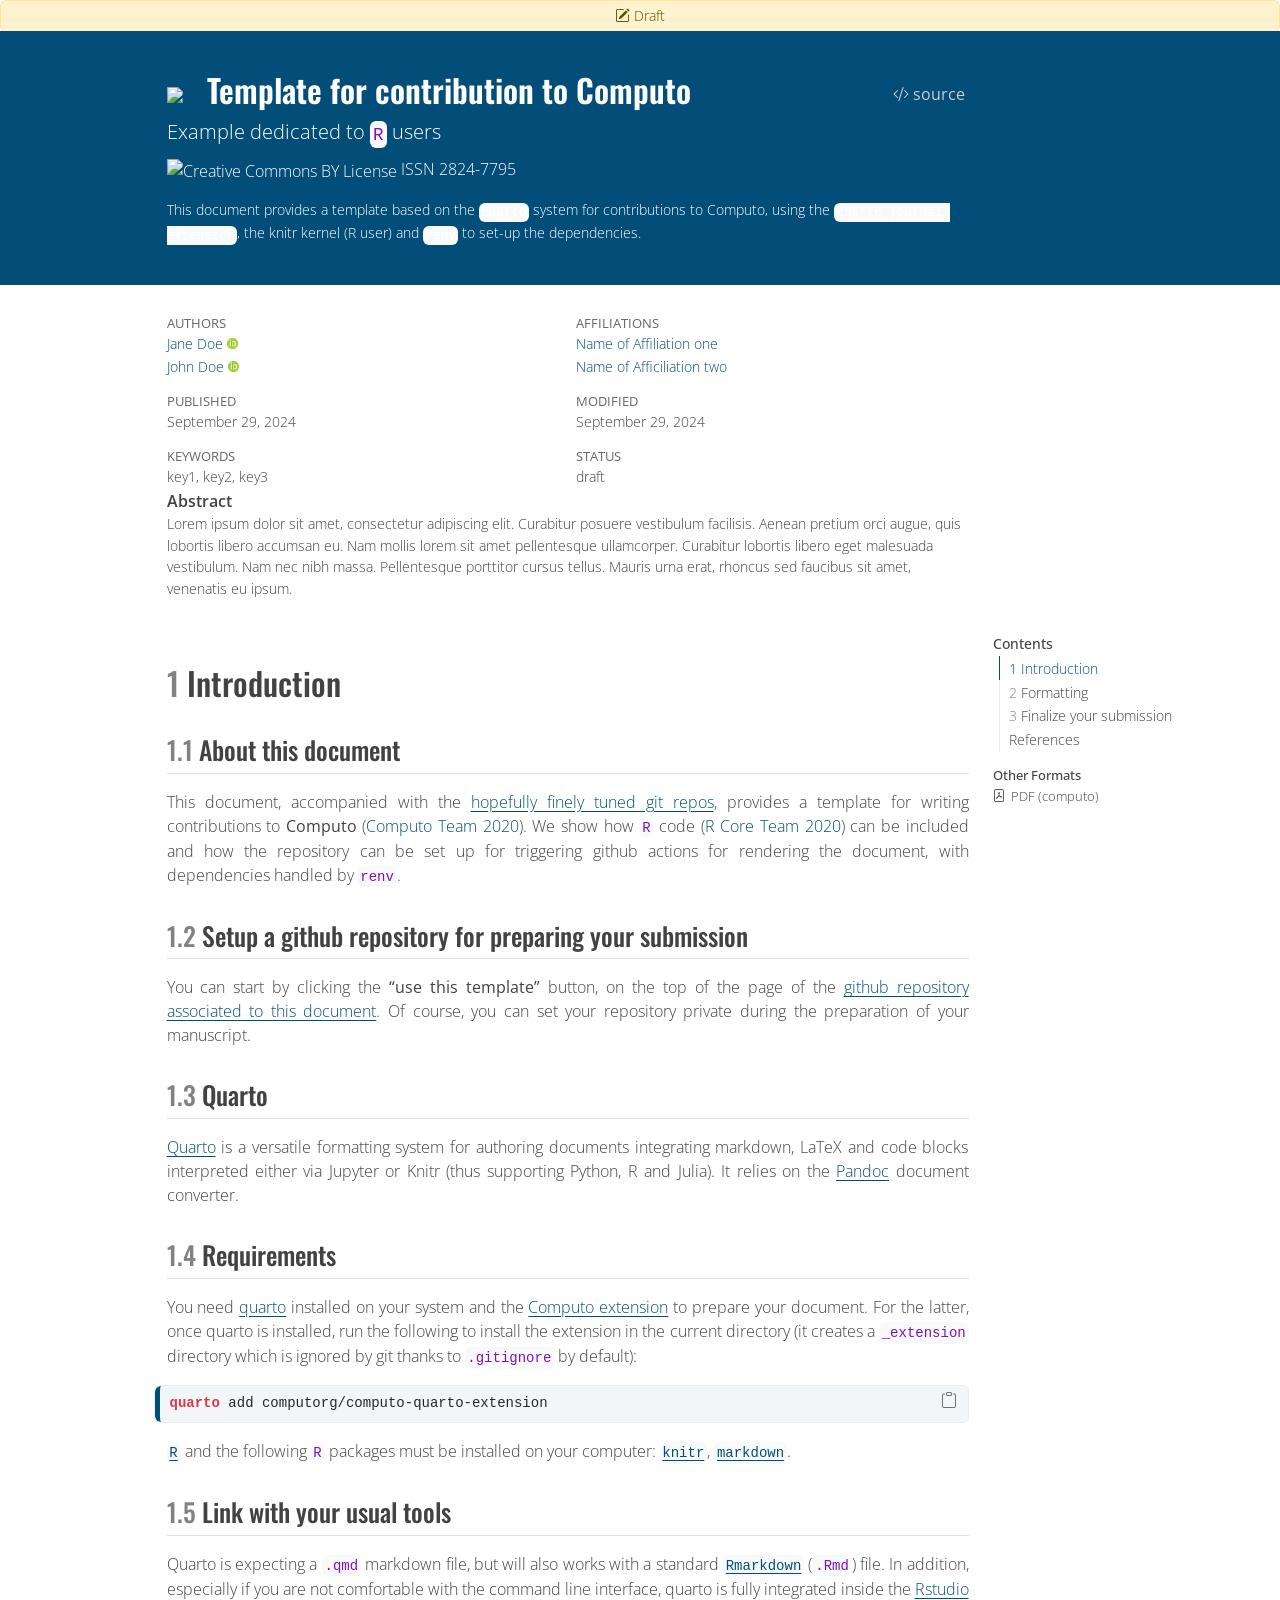
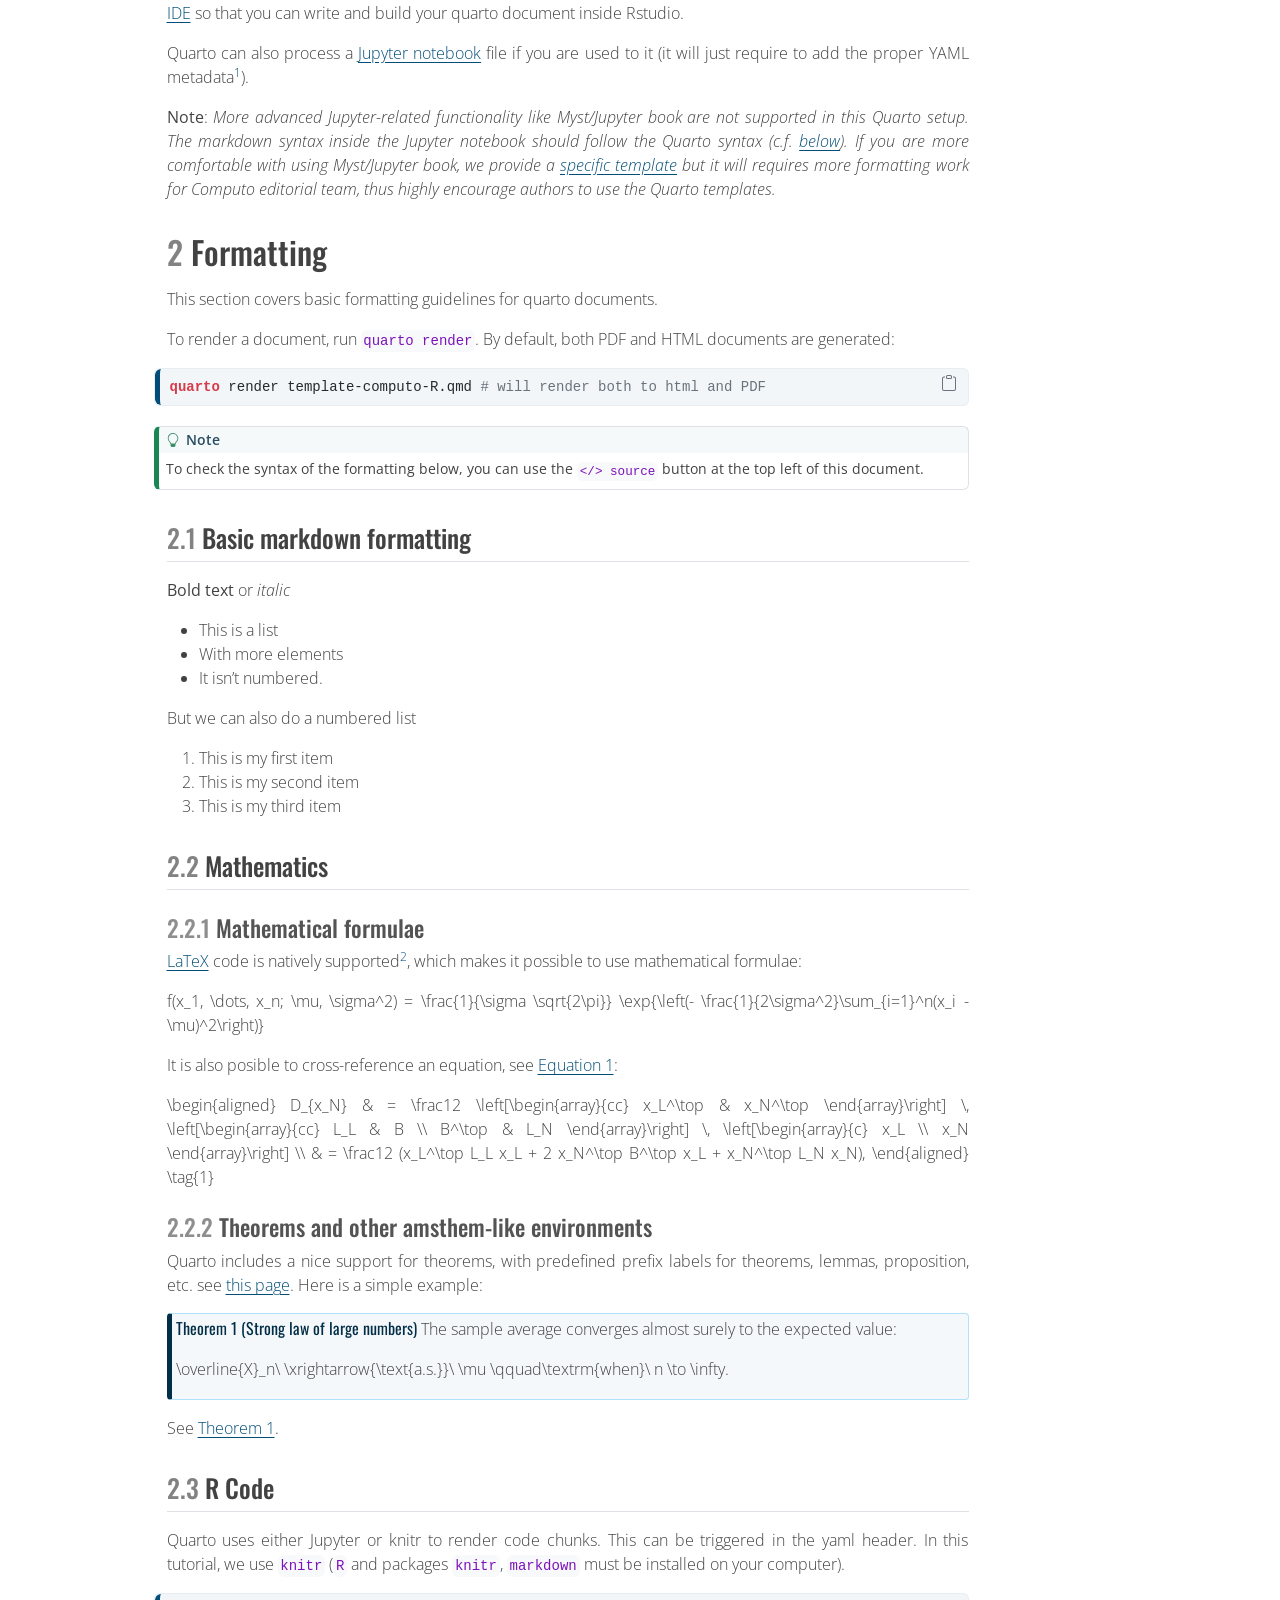
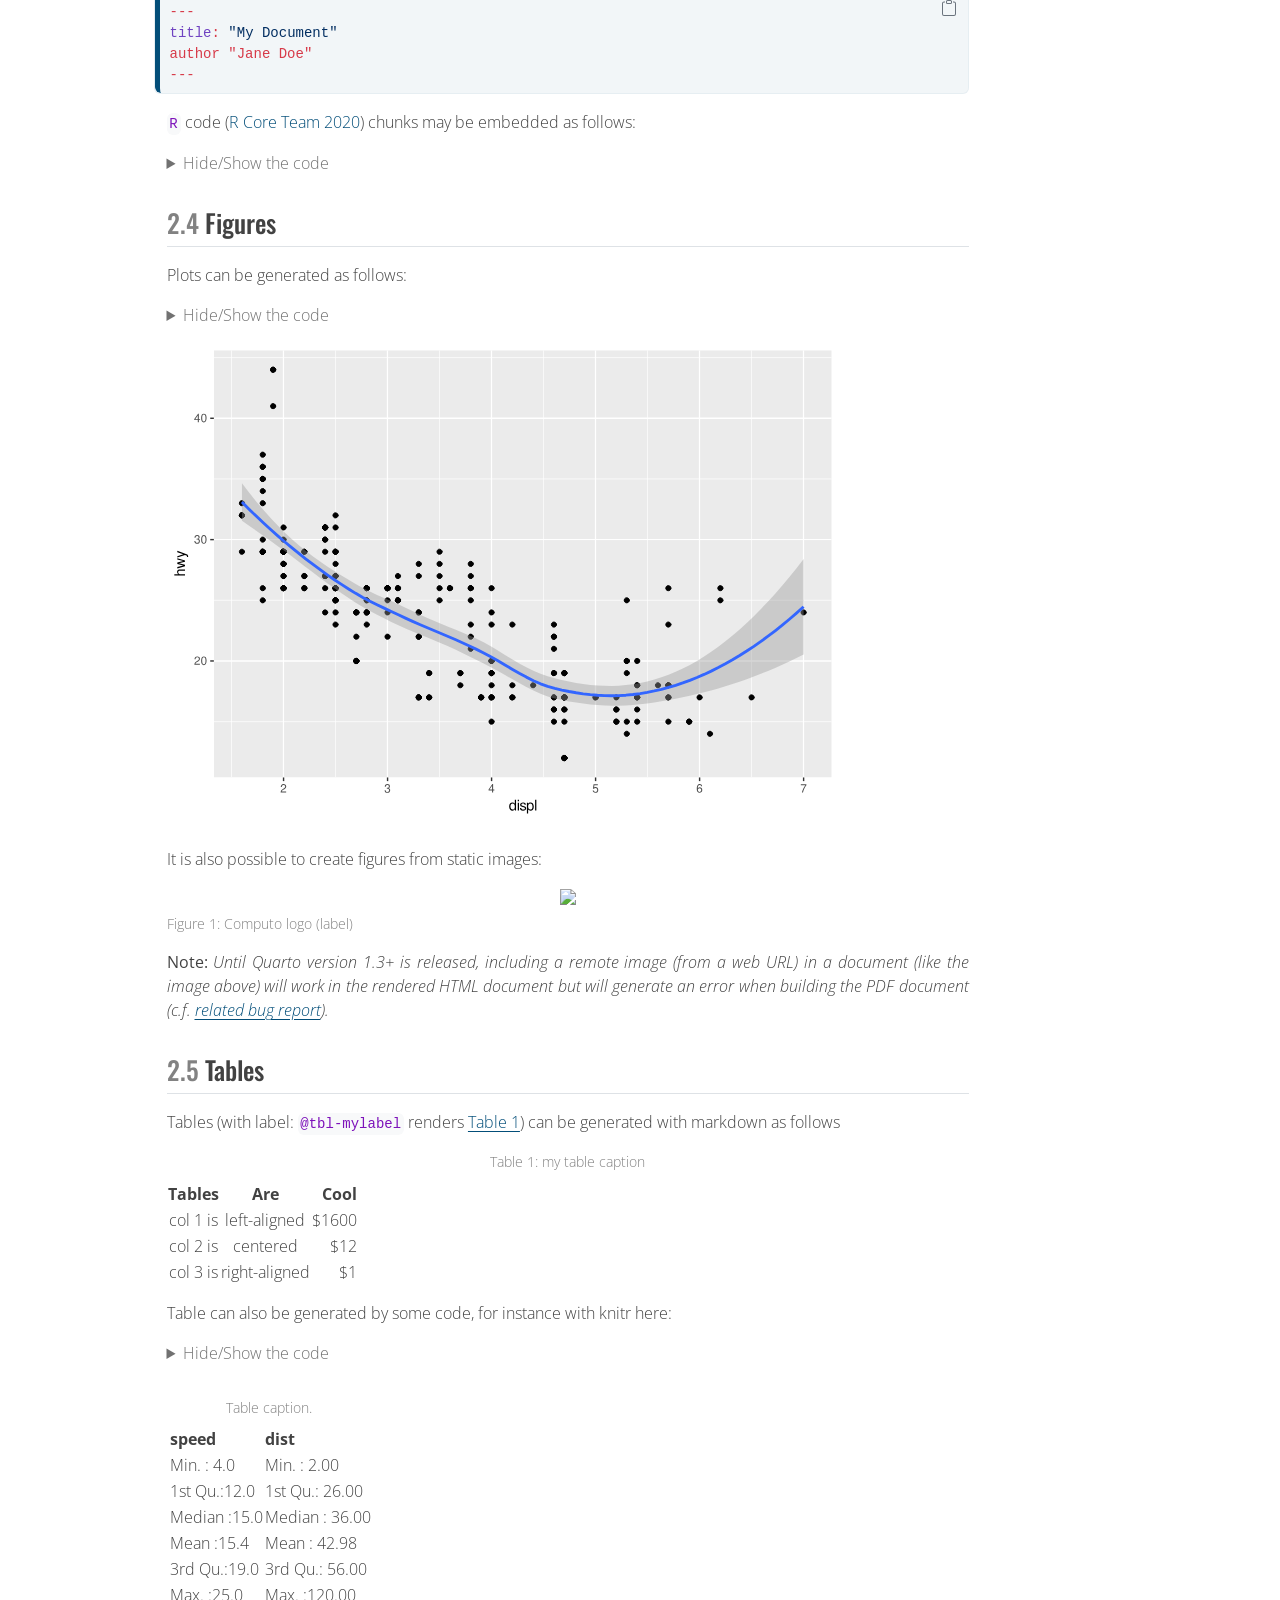
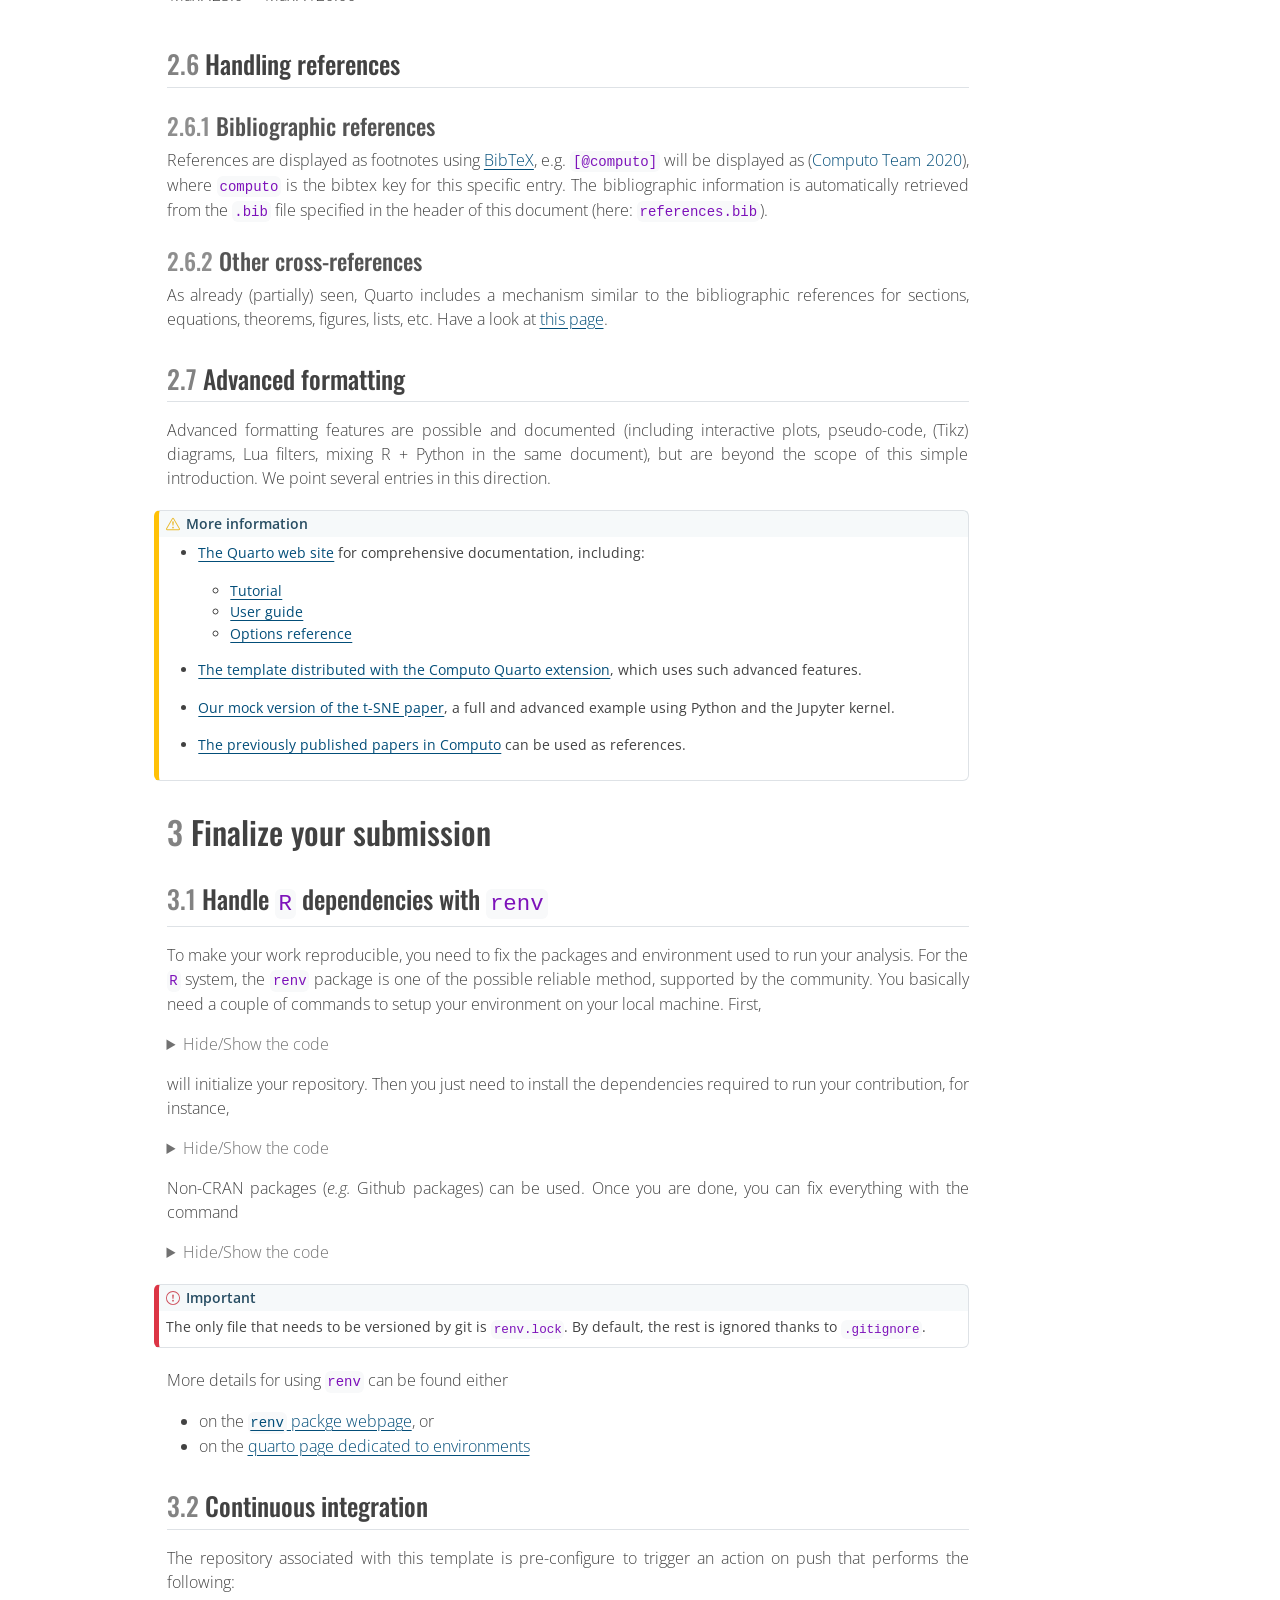
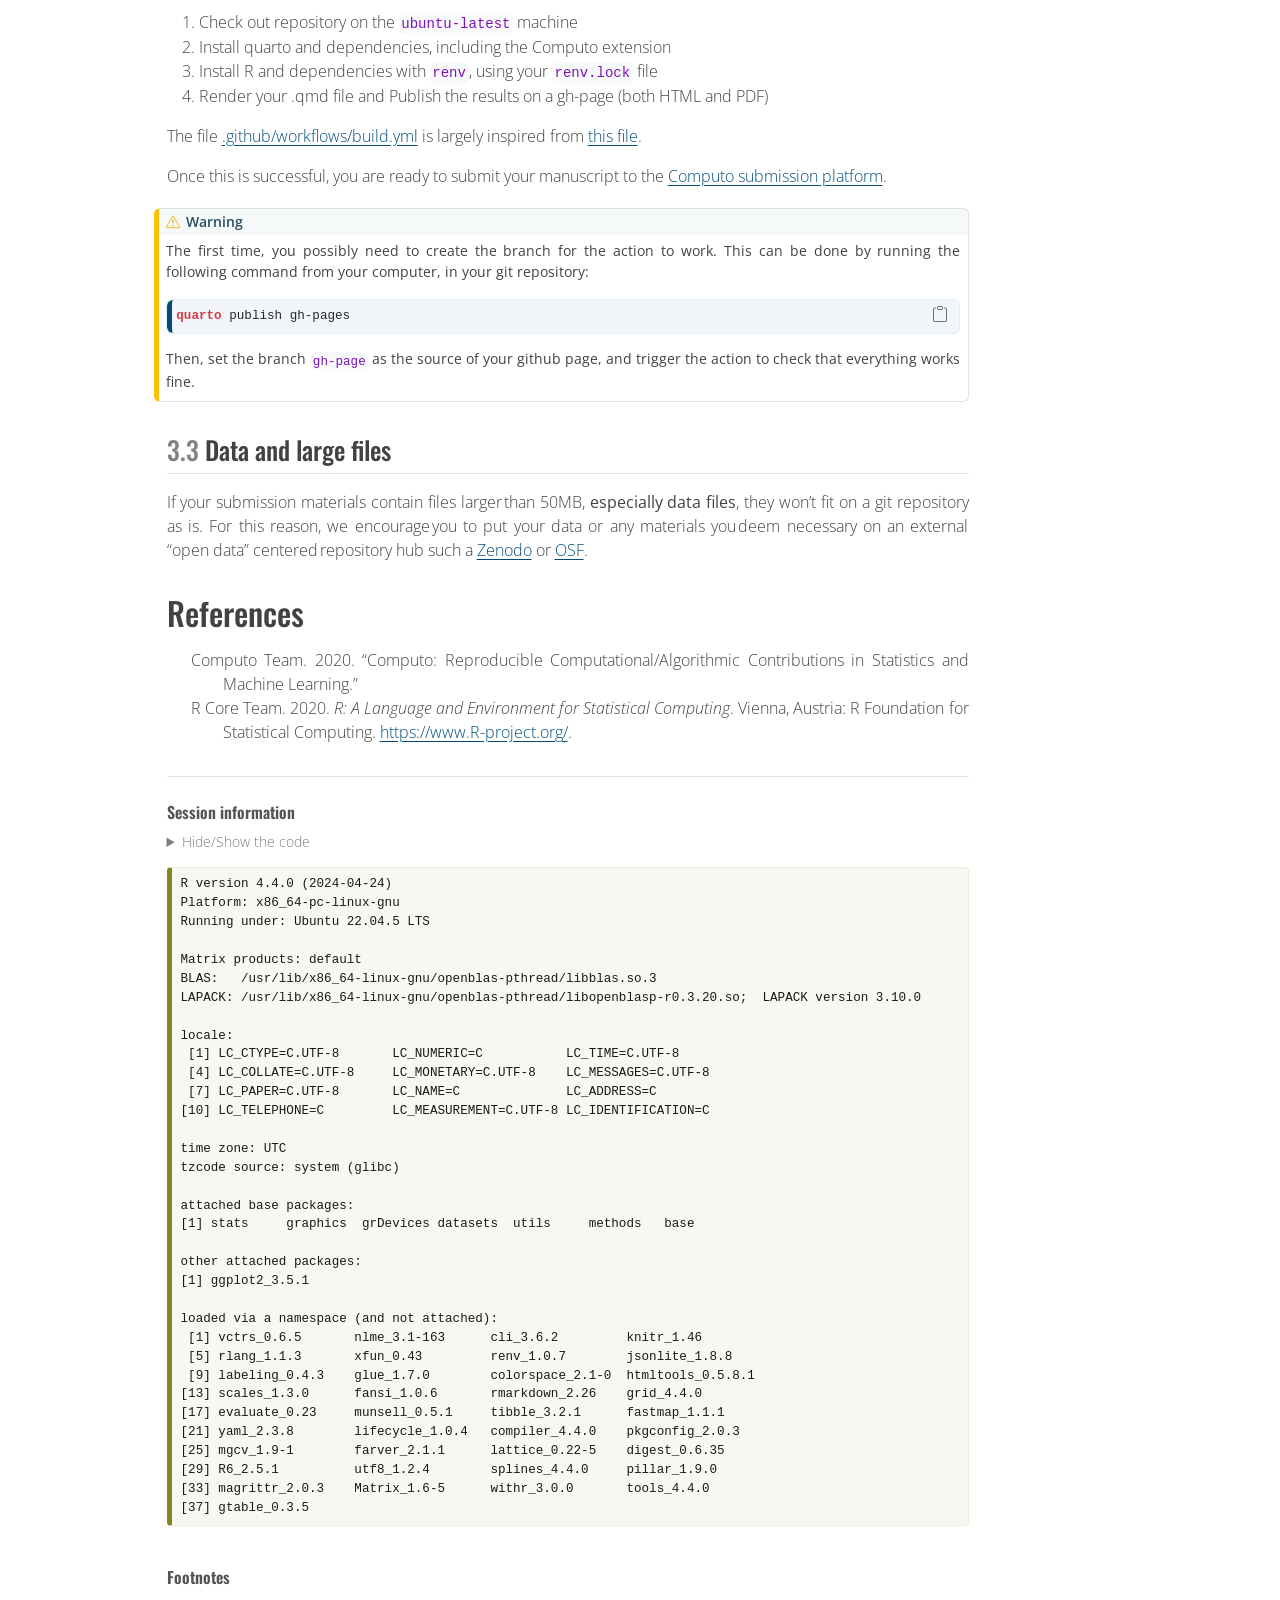
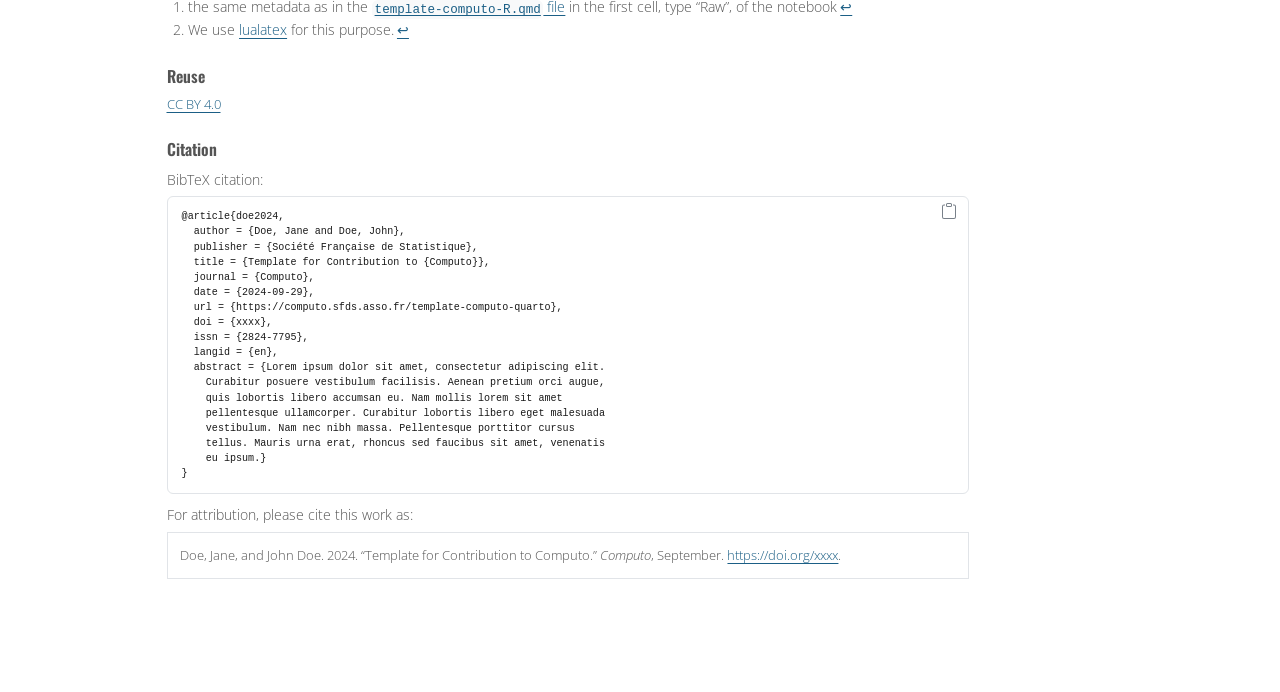
==== commit 4b9d343c: "Built site for gh-pages" ====
--- a/index.html
+++ b/index.html
@@ -2,13 +2,13 @@
 <html xmlns="http://www.w3.org/1999/xhtml" lang="en" xml:lang="en"><head>
 
 <meta charset="utf-8">
-<meta name="generator" content="quarto-1.6.11">
+<meta name="generator" content="quarto-1.6.15">
 
 <meta name="viewport" content="width=device-width, initial-scale=1.0, user-scalable=yes">
 
 <meta name="author" content="Jane Doe">
 <meta name="author" content="John Doe">
-<meta name="dcterms.date" content="2024-09-22">
+<meta name="dcterms.date" content="2024-09-29">
 <meta name="keywords" content="key1, key2, key3">
 <meta name="description" content="This document provides a template based on the quarto system for contributions to Computo, using the quarto journal extension, the knitr kernel (R user) and renv to set-up the dependencies.">
 
@@ -88,10 +88,10 @@
 <script src="template-computo-R_files/libs/quarto-html/tippy.umd.min.js"></script>
 <script src="template-computo-R_files/libs/quarto-html/anchor.min.js"></script>
 <link href="template-computo-R_files/libs/quarto-html/tippy.css" rel="stylesheet">
-<link href="template-computo-R_files/libs/quarto-html/quarto-syntax-highlighting-3d3a3f531f1be4526fdd4068b34a2ee6.css" rel="stylesheet" id="quarto-text-highlighting-styles">
+<link href="template-computo-R_files/libs/quarto-html/quarto-syntax-highlighting-6f7931aacaeb22aa467d6667c6f1725d.css" rel="stylesheet" id="quarto-text-highlighting-styles">
 <script src="template-computo-R_files/libs/bootstrap/bootstrap.min.js"></script>
 <link href="template-computo-R_files/libs/bootstrap/bootstrap-icons.css" rel="stylesheet">
-<link href="template-computo-R_files/libs/bootstrap/bootstrap-084f6fe58411471778637caad43228b8.min.css" rel="stylesheet" append-hash="true" id="quarto-bootstrap" data-mode="light">
+<link href="template-computo-R_files/libs/bootstrap/bootstrap-b5255278e755812c7170897e31def730.min.css" rel="stylesheet" append-hash="true" id="quarto-bootstrap" data-mode="light">
 <style>
 
       .quarto-title-block .quarto-title-banner h1,
@@ -210,14 +210,14 @@
       <div>
       <div class="quarto-title-meta-heading">Published</div>
       <div class="quarto-title-meta-contents">
-        <p class="date">September 22, 2024</p>
+        <p class="date">September 29, 2024</p>
       </div>
     </div>
                                     
       <div>
       <div class="quarto-title-meta-heading">Modified</div>
       <div class="quarto-title-meta-contents">
-        <p class="date-modified">September 22, 2024</p>
+        <p class="date-modified">September 29, 2024</p>
       </div>
     </div>
       
@@ -442,26 +442,26 @@
 Table&nbsp;1: my table caption
 </figcaption>
 <div aria-describedby="tbl-mylabel-caption-0ceaefa1-69ba-4598-a22c-09a6ac19f8ca">
-<table class="caption-top table">
+<table class="caption-top">
 <thead>
-<tr class="header">
+<tr>
 <th>Tables</th>
 <th style="text-align: center;">Are</th>
 <th style="text-align: right;">Cool</th>
 </tr>
 </thead>
 <tbody>
-<tr class="odd">
+<tr>
 <td>col 1 is</td>
 <td style="text-align: center;">left-aligned</td>
 <td style="text-align: right;">$1600</td>
 </tr>
-<tr class="even">
+<tr>
 <td>col 2 is</td>
 <td style="text-align: center;">centered</td>
 <td style="text-align: right;">$12</td>
 </tr>
-<tr class="odd">
+<tr>
 <td>col 3 is</td>
 <td style="text-align: center;">right-aligned</td>
 <td style="text-align: right;">$1</td>
@@ -478,42 +478,42 @@
 <div class="sourceCode cell-code" id="cb6"><pre class="sourceCode r code-with-copy"><code class="sourceCode r"><span id="cb6-1"><a href="#cb6-1" aria-hidden="true" tabindex="-1"></a>knitr<span class="sc">::</span><span class="fu">kable</span>(<span class="fu">summary</span>(cars), <span class="at">caption =</span> <span class="st">"Table caption."</span>)</span></code><button title="Copy to Clipboard" class="code-copy-button"><i class="bi"></i></button></pre></div>
 </details>
 <div class="cell-output-display">
-<table class="caption-top table table-sm table-striped small">
+<table class="caption-top">
 <caption>Table caption.</caption>
 <thead>
-<tr class="header">
+<tr>
 <th style="text-align: left;"></th>
 <th style="text-align: left;">speed</th>
 <th style="text-align: left;">dist</th>
 </tr>
 </thead>
 <tbody>
-<tr class="odd">
+<tr>
 <td style="text-align: left;"></td>
 <td style="text-align: left;">Min. : 4.0</td>
 <td style="text-align: left;">Min. : 2.00</td>
 </tr>
-<tr class="even">
+<tr>
 <td style="text-align: left;"></td>
 <td style="text-align: left;">1st Qu.:12.0</td>
 <td style="text-align: left;">1st Qu.: 26.00</td>
 </tr>
-<tr class="odd">
+<tr>
 <td style="text-align: left;"></td>
 <td style="text-align: left;">Median :15.0</td>
 <td style="text-align: left;">Median : 36.00</td>
 </tr>
-<tr class="even">
+<tr>
 <td style="text-align: left;"></td>
 <td style="text-align: left;">Mean :15.4</td>
 <td style="text-align: left;">Mean : 42.98</td>
 </tr>
-<tr class="odd">
+<tr>
 <td style="text-align: left;"></td>
 <td style="text-align: left;">3rd Qu.:19.0</td>
 <td style="text-align: left;">3rd Qu.: 56.00</td>
 </tr>
-<tr class="even">
+<tr>
 <td style="text-align: left;"></td>
 <td style="text-align: left;">Max. :25.0</td>
 <td style="text-align: left;">Max. :120.00</td>
@@ -709,7 +709,7 @@
   publisher = {Société Française de Statistique},
   title = {Template for Contribution to {Computo}},
   journal = {Computo},
-  date = {2024-09-22},
+  date = {2024-09-29},
   url = {https://computo.sfds.asso.fr/template-computo-quarto},
   doi = {xxxx},
   issn = {2824-7795},
--- a/template-computo-R_files/libs/quarto-html/quarto-syntax-highlighting-6f7931aacaeb22aa467d6667c6f1725d.css
+++ b/template-computo-R_files/libs/quarto-html/quarto-syntax-highlighting-6f7931aacaeb22aa467d6667c6f1725d.css
@@ -0,0 +1,179 @@
+/* quarto syntax highlight colors */
+:root {
+  --quarto-hl-al-color: #ff5555;
+  --quarto-hl-an-color: #6a737d;
+  --quarto-hl-at-color: #d73a49;
+  --quarto-hl-bn-color: #005cc5;
+  --quarto-hl-bu-color: #d73a49;
+  --quarto-hl-ch-color: #032f62;
+  --quarto-hl-co-color: #6a737d;
+  --quarto-hl-cv-color: #6a737d;
+  --quarto-hl-cn-color: #005cc5;
+  --quarto-hl-cf-color: #d73a49;
+  --quarto-hl-dt-color: #d73a49;
+  --quarto-hl-dv-color: #005cc5;
+  --quarto-hl-do-color: #6a737d;
+  --quarto-hl-er-color: #ff5555;
+  --quarto-hl-ex-color: #d73a49;
+  --quarto-hl-fl-color: #005cc5;
+  --quarto-hl-fu-color: #6f42c1;
+  --quarto-hl-im-color: #032f62;
+  --quarto-hl-in-color: #6a737d;
+  --quarto-hl-kw-color: #d73a49;
+  --quarto-hl-op-color: #24292e;
+  --quarto-hl-pp-color: #d73a49;
+  --quarto-hl-re-color: #6a737d;
+  --quarto-hl-sc-color: #005cc5;
+  --quarto-hl-ss-color: #032f62;
+  --quarto-hl-st-color: #032f62;
+  --quarto-hl-va-color: #e36209;
+  --quarto-hl-vs-color: #032f62;
+  --quarto-hl-wa-color: #ff5555;
+}
+
+/* other quarto variables */
+:root {
+  --quarto-font-monospace: SFMono-Regular, Menlo, Monaco, Consolas, "Liberation Mono", "Courier New", monospace;
+}
+
+code span.al {
+  font-weight: bold;
+  color: #ff5555;
+}
+
+code span.an {
+  color: #6a737d;
+}
+
+code span.at {
+  color: #d73a49;
+}
+
+code span.bn {
+  color: #005cc5;
+}
+
+code span.bu {
+  color: #d73a49;
+}
+
+code span.ch {
+  color: #032f62;
+}
+
+code span.co {
+  color: #6a737d;
+}
+
+code span.cv {
+  color: #6a737d;
+}
+
+code span.cn {
+  color: #005cc5;
+}
+
+code span.cf {
+  color: #d73a49;
+}
+
+code span.dt {
+  color: #d73a49;
+}
+
+code span.dv {
+  color: #005cc5;
+}
+
+code span.do {
+  color: #6a737d;
+}
+
+code span.er {
+  color: #ff5555;
+  text-decoration: underline;
+}
+
+code span.ex {
+  font-weight: bold;
+  color: #d73a49;
+}
+
+code span.fl {
+  color: #005cc5;
+}
+
+code span.fu {
+  color: #6f42c1;
+}
+
+code span.im {
+  color: #032f62;
+}
+
+code span.in {
+  color: #6a737d;
+}
+
+code span.kw {
+  color: #d73a49;
+}
+
+pre > code.sourceCode > span {
+  color: #24292e;
+}
+
+code span {
+  color: #24292e;
+}
+
+code.sourceCode > span {
+  color: #24292e;
+}
+
+div.sourceCode,
+div.sourceCode pre.sourceCode {
+  color: #24292e;
+}
+
+code span.op {
+  color: #24292e;
+}
+
+code span.pp {
+  color: #d73a49;
+}
+
+code span.re {
+  color: #6a737d;
+}
+
+code span.sc {
+  color: #005cc5;
+}
+
+code span.ss {
+  color: #032f62;
+}
+
+code span.st {
+  color: #032f62;
+}
+
+code span.va {
+  color: #e36209;
+}
+
+code span.vs {
+  color: #032f62;
+}
+
+code span.wa {
+  color: #ff5555;
+}
+
+.prevent-inlining {
+  content: "</";
+}
+
+/*# sourceMappingURL=35da5fd4e970676fbd83fa66d69697f1.css.map */
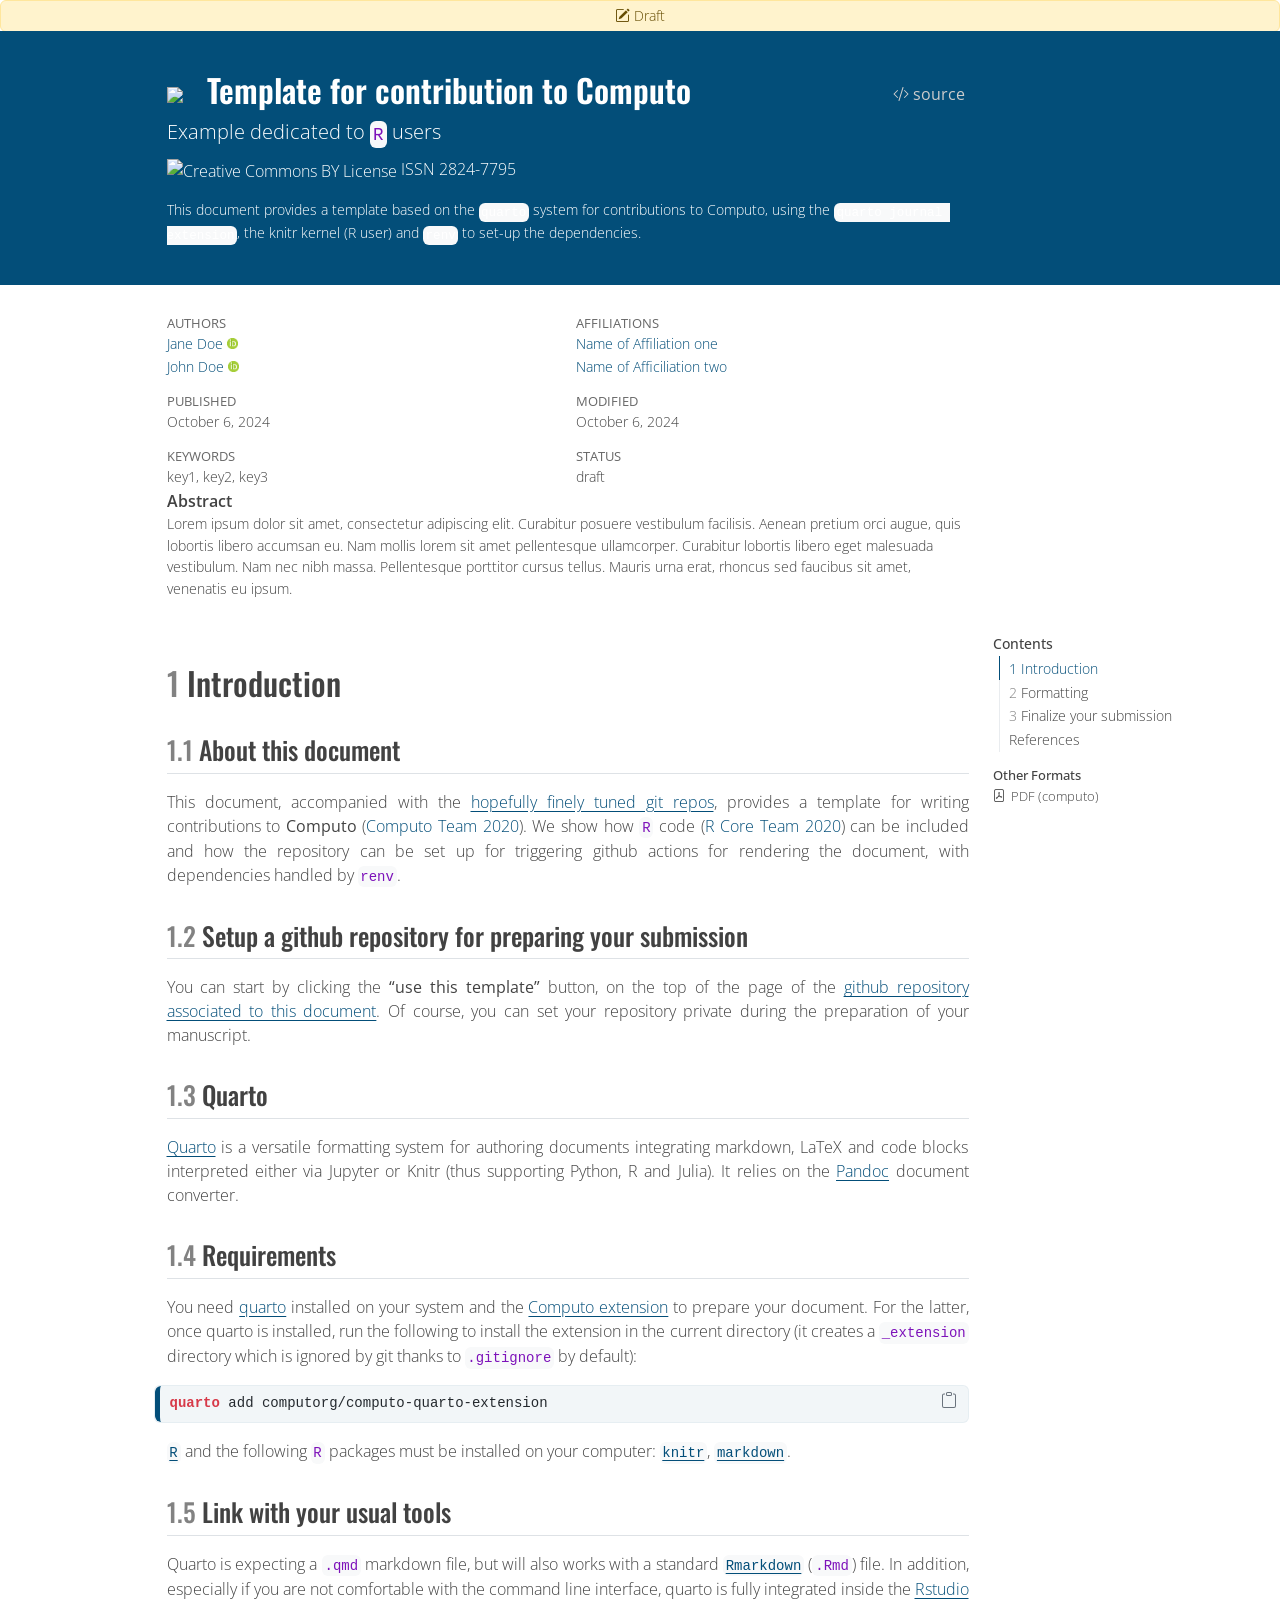
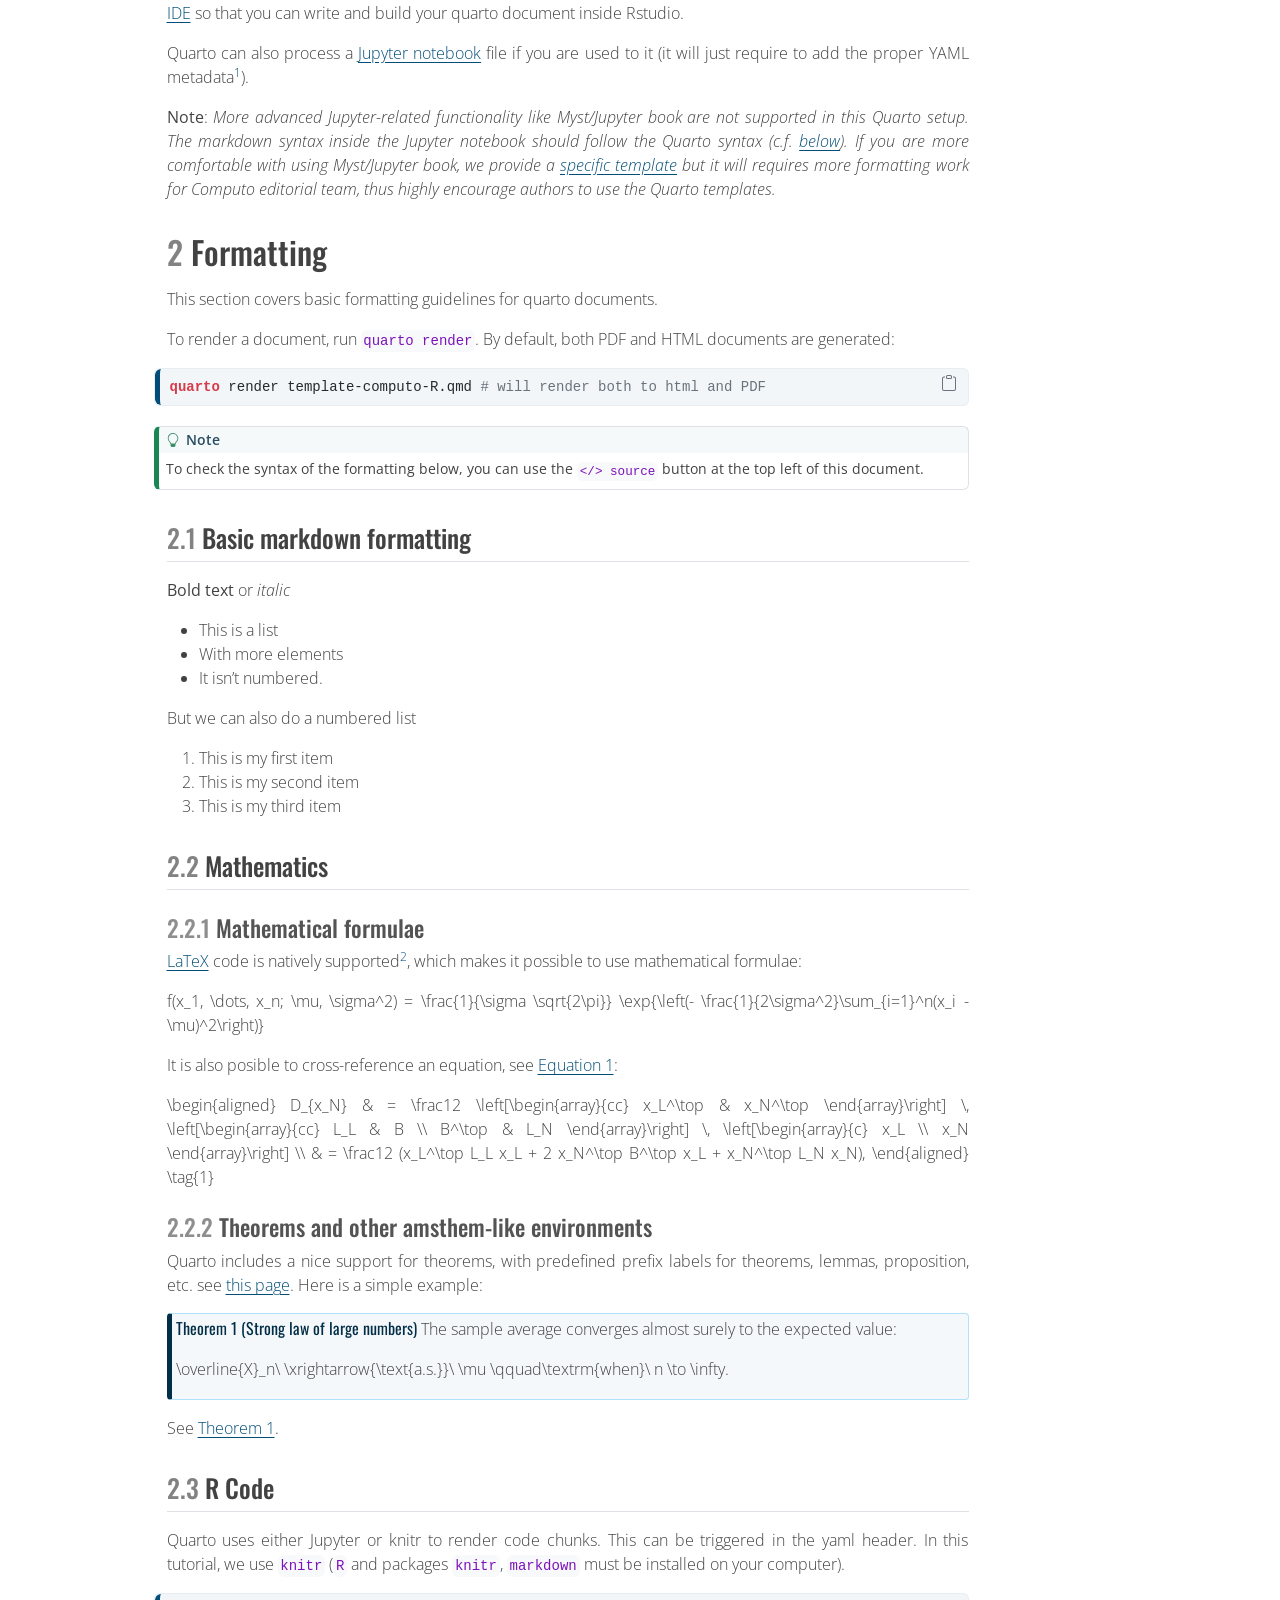
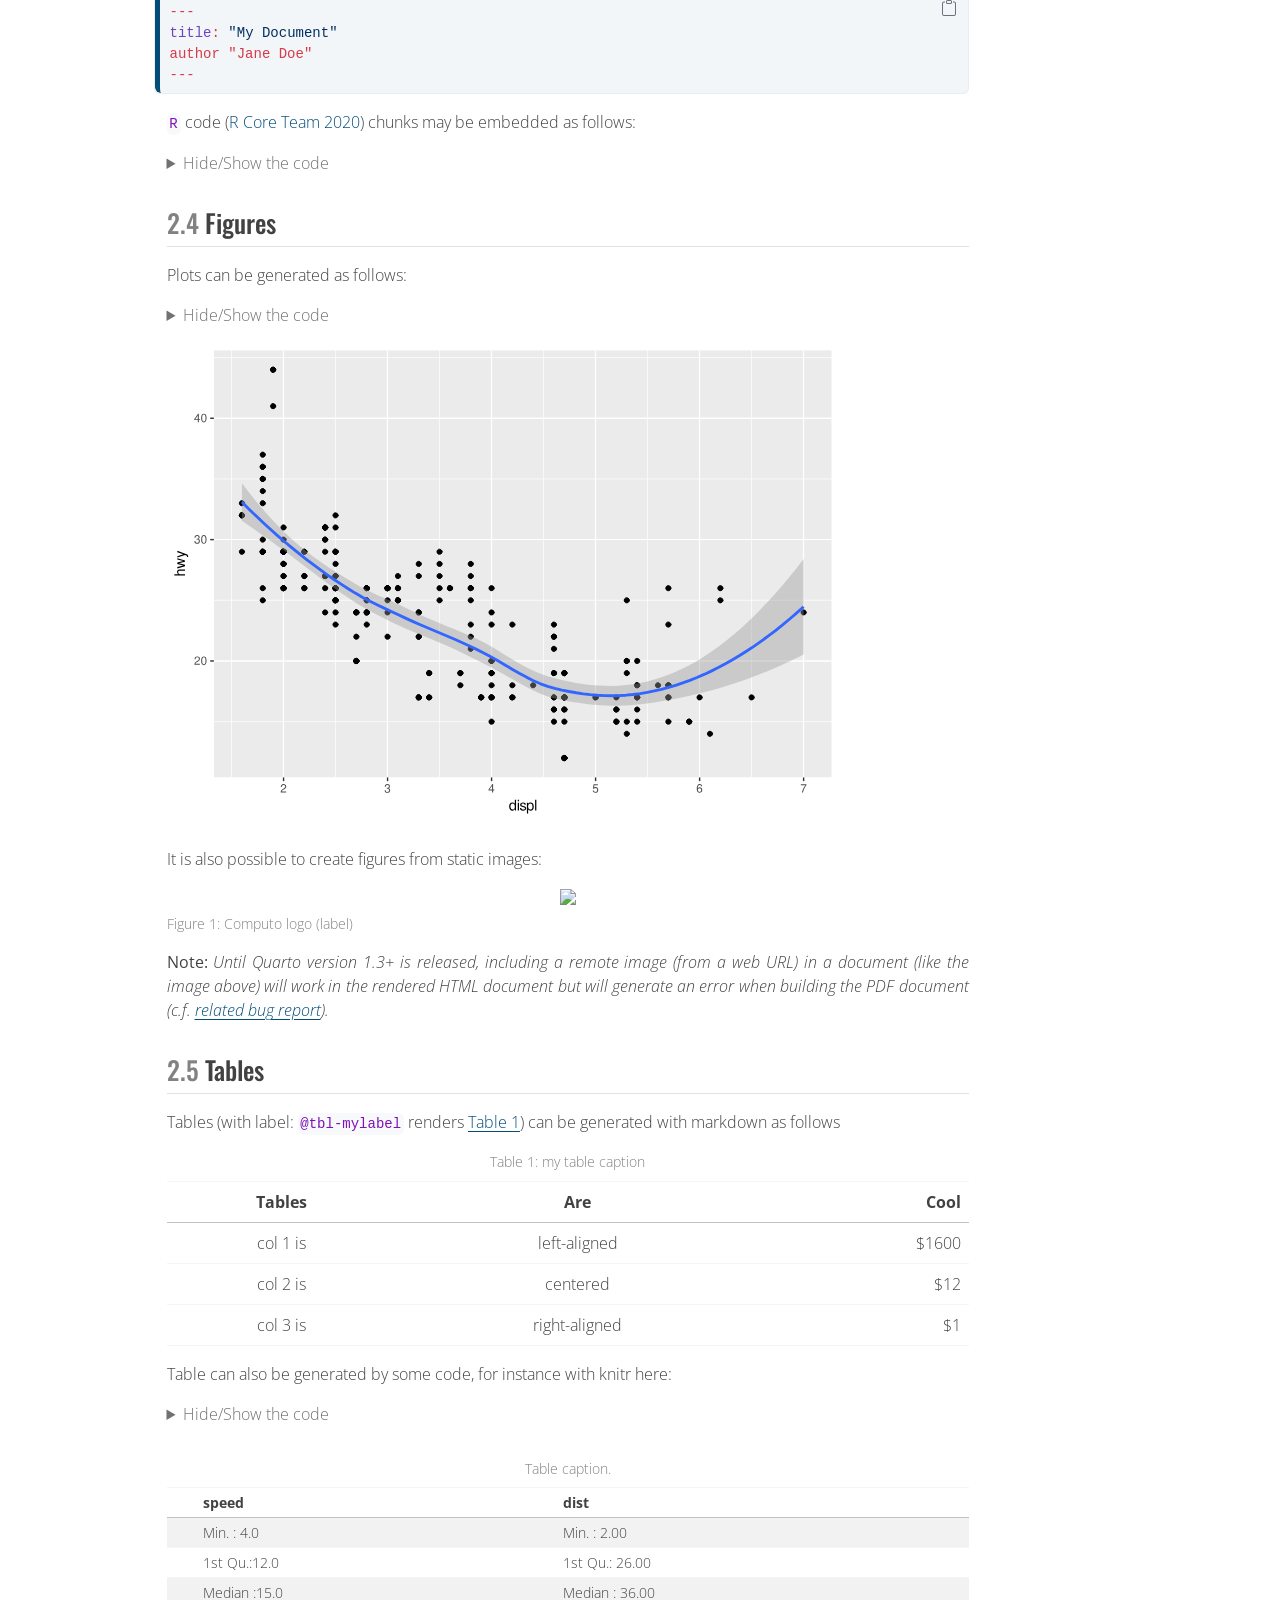
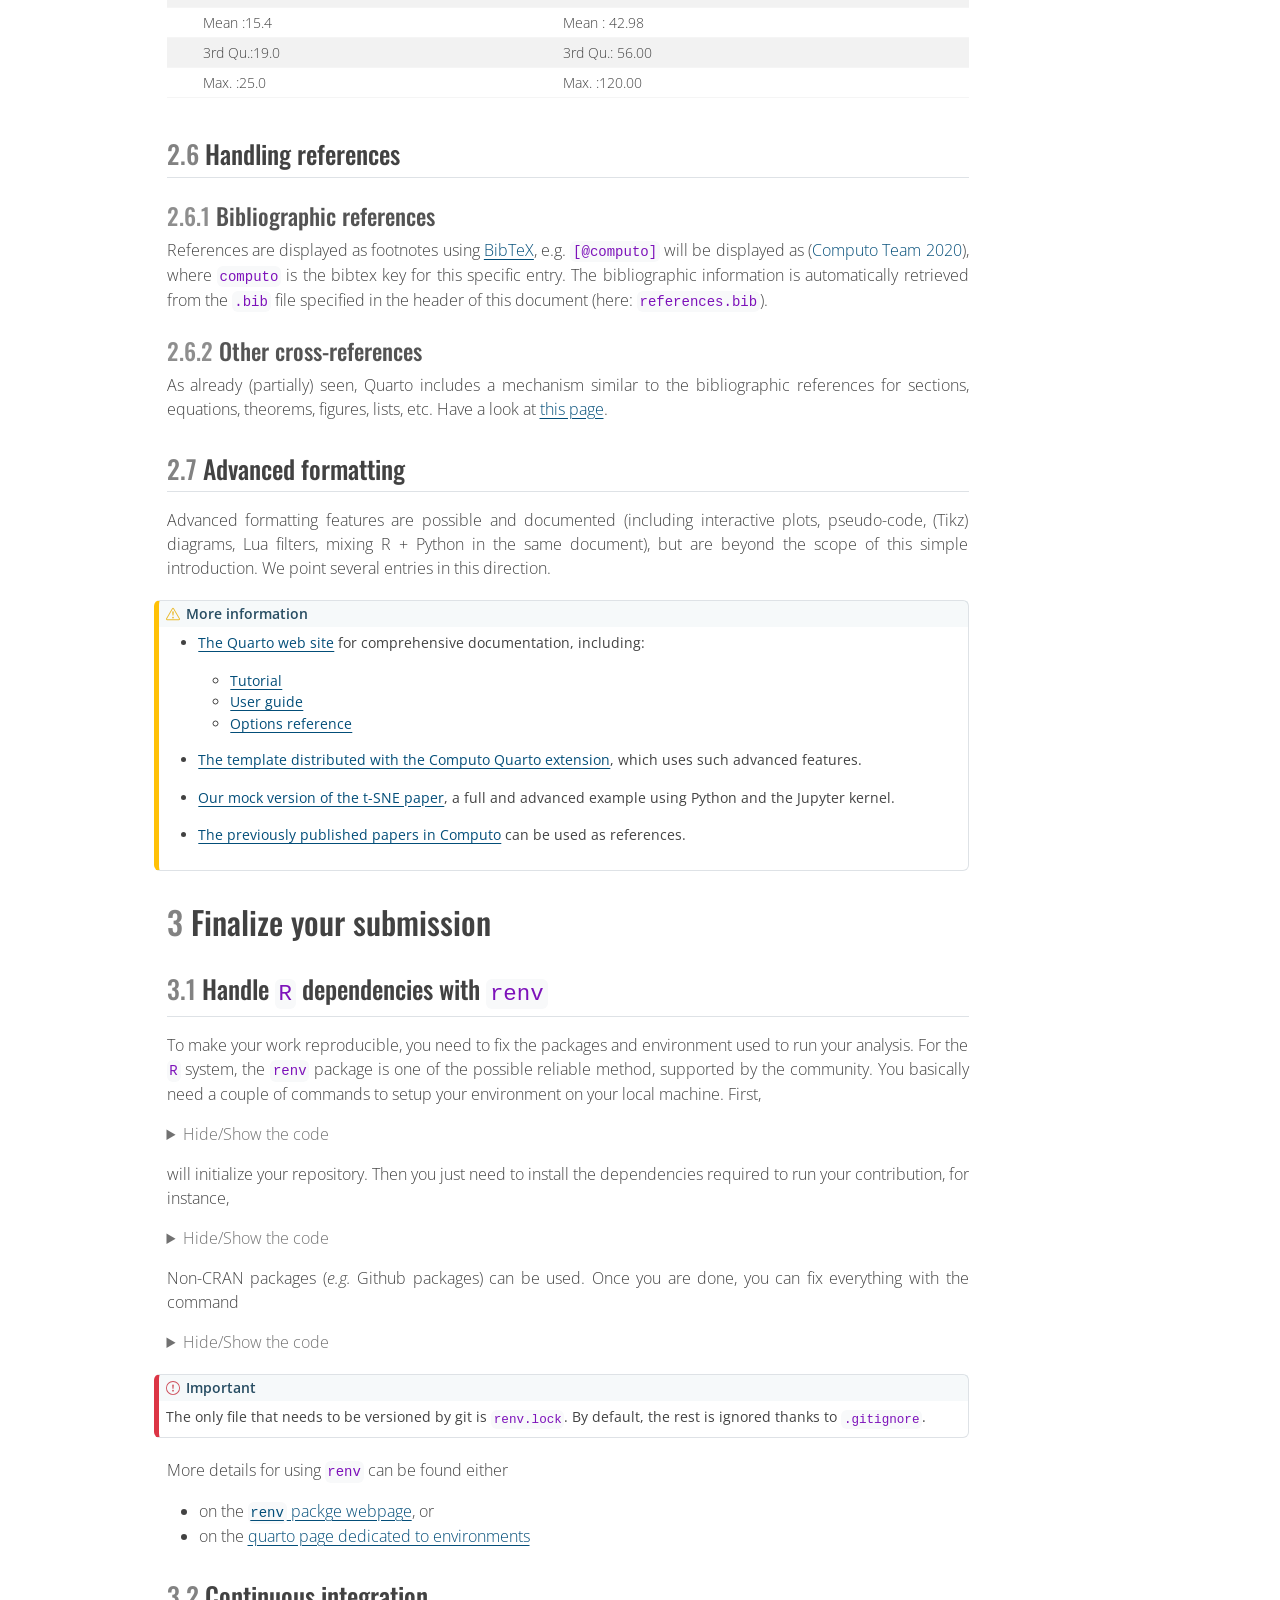
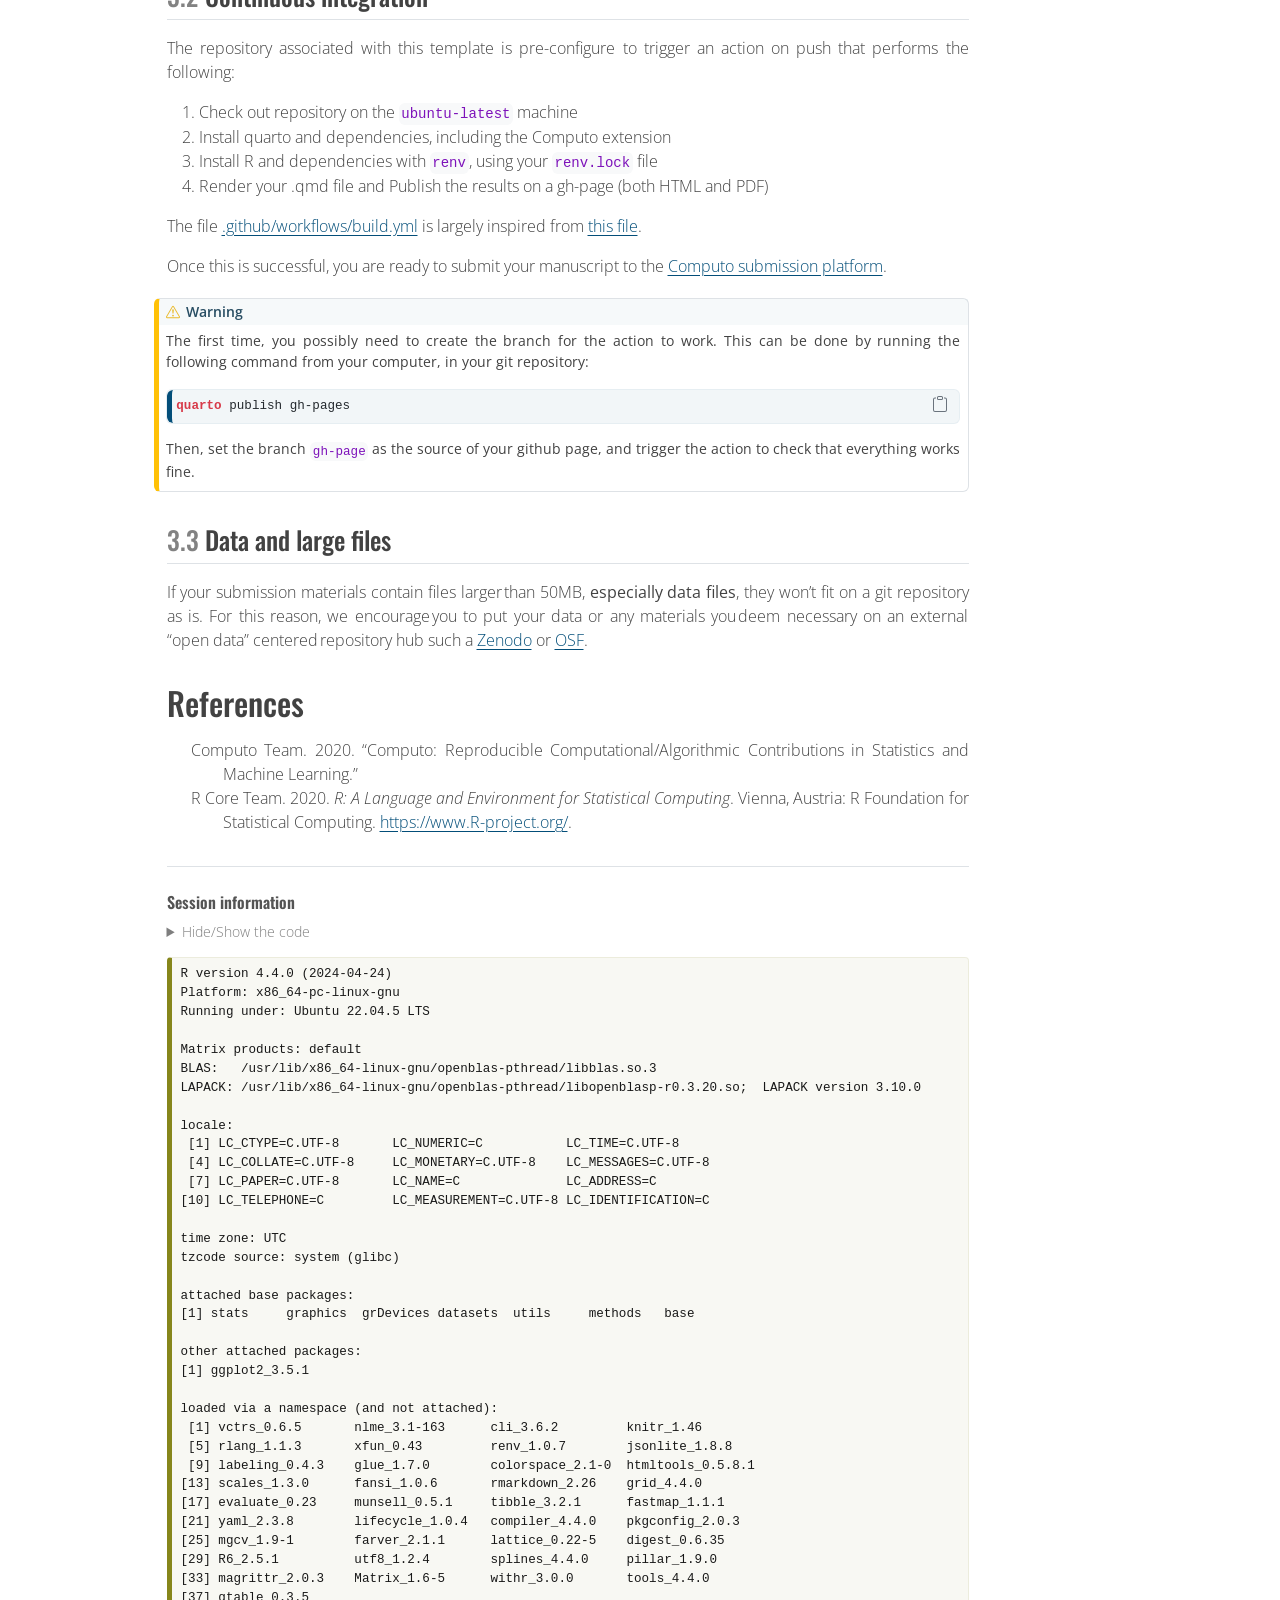
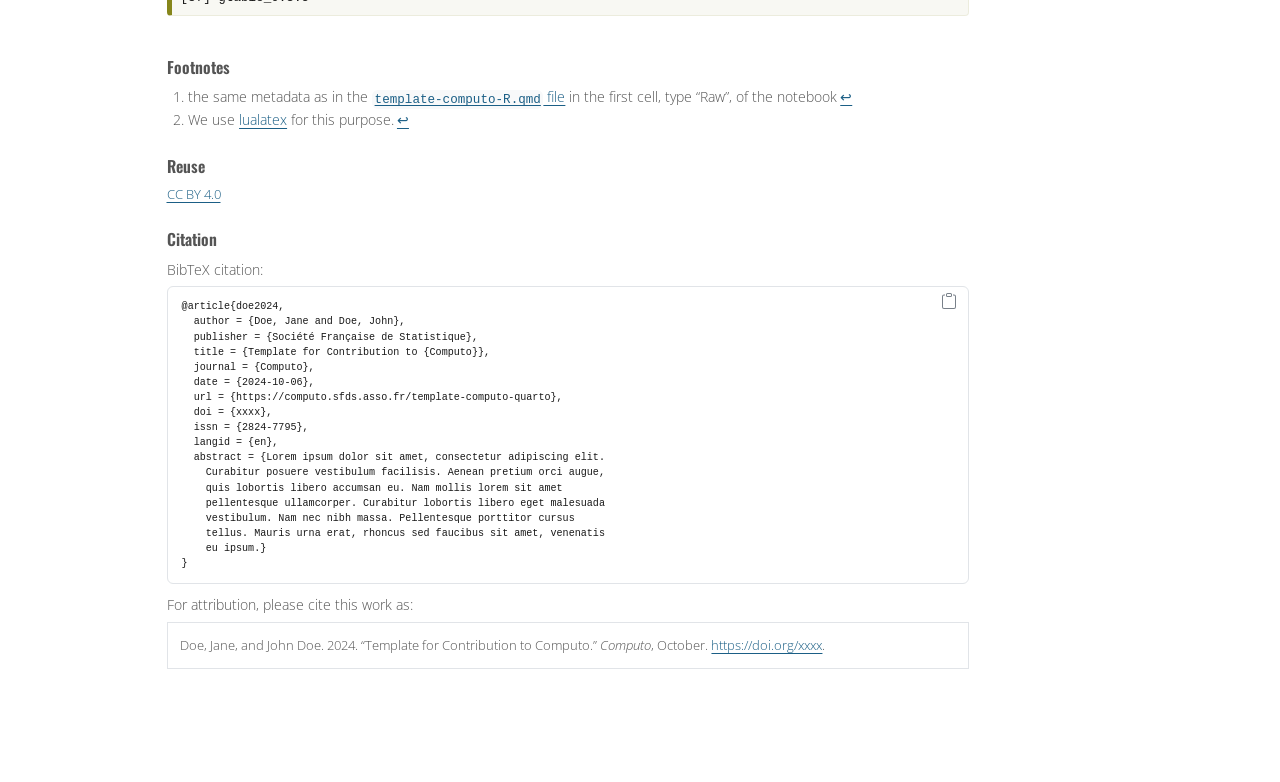
==== commit 7096f947: "Built site for gh-pages" ====
--- a/index.html
+++ b/index.html
@@ -2,13 +2,13 @@
 <html xmlns="http://www.w3.org/1999/xhtml" lang="en" xml:lang="en"><head>
 
 <meta charset="utf-8">
-<meta name="generator" content="quarto-1.6.15">
+<meta name="generator" content="quarto-1.6.21">
 
 <meta name="viewport" content="width=device-width, initial-scale=1.0, user-scalable=yes">
 
 <meta name="author" content="Jane Doe">
 <meta name="author" content="John Doe">
-<meta name="dcterms.date" content="2024-09-29">
+<meta name="dcterms.date" content="2024-10-06">
 <meta name="keywords" content="key1, key2, key3">
 <meta name="description" content="This document provides a template based on the quarto system for contributions to Computo, using the quarto journal extension, the knitr kernel (R user) and renv to set-up the dependencies.">
 
@@ -91,7 +91,7 @@
 <link href="template-computo-R_files/libs/quarto-html/quarto-syntax-highlighting-6f7931aacaeb22aa467d6667c6f1725d.css" rel="stylesheet" id="quarto-text-highlighting-styles">
 <script src="template-computo-R_files/libs/bootstrap/bootstrap.min.js"></script>
 <link href="template-computo-R_files/libs/bootstrap/bootstrap-icons.css" rel="stylesheet">
-<link href="template-computo-R_files/libs/bootstrap/bootstrap-b5255278e755812c7170897e31def730.min.css" rel="stylesheet" append-hash="true" id="quarto-bootstrap" data-mode="light">
+<link href="template-computo-R_files/libs/bootstrap/bootstrap-3d562f37409bf2d9a8bc8ded1d1c4080.min.css" rel="stylesheet" append-hash="true" id="quarto-bootstrap" data-mode="light">
 <style>
 
       .quarto-title-block .quarto-title-banner h1,
@@ -210,14 +210,14 @@
       <div>
       <div class="quarto-title-meta-heading">Published</div>
       <div class="quarto-title-meta-contents">
-        <p class="date">September 29, 2024</p>
+        <p class="date">October 6, 2024</p>
       </div>
     </div>
                                     
       <div>
       <div class="quarto-title-meta-heading">Modified</div>
       <div class="quarto-title-meta-contents">
-        <p class="date-modified">September 29, 2024</p>
+        <p class="date-modified">October 6, 2024</p>
       </div>
     </div>
       
@@ -442,26 +442,26 @@
 Table&nbsp;1: my table caption
 </figcaption>
 <div aria-describedby="tbl-mylabel-caption-0ceaefa1-69ba-4598-a22c-09a6ac19f8ca">
-<table class="caption-top">
+<table class="caption-top table">
 <thead>
-<tr>
+<tr class="header">
 <th>Tables</th>
 <th style="text-align: center;">Are</th>
 <th style="text-align: right;">Cool</th>
 </tr>
 </thead>
 <tbody>
-<tr>
+<tr class="odd">
 <td>col 1 is</td>
 <td style="text-align: center;">left-aligned</td>
 <td style="text-align: right;">$1600</td>
 </tr>
-<tr>
+<tr class="even">
 <td>col 2 is</td>
 <td style="text-align: center;">centered</td>
 <td style="text-align: right;">$12</td>
 </tr>
-<tr>
+<tr class="odd">
 <td>col 3 is</td>
 <td style="text-align: center;">right-aligned</td>
 <td style="text-align: right;">$1</td>
@@ -478,42 +478,42 @@
 <div class="sourceCode cell-code" id="cb6"><pre class="sourceCode r code-with-copy"><code class="sourceCode r"><span id="cb6-1"><a href="#cb6-1" aria-hidden="true" tabindex="-1"></a>knitr<span class="sc">::</span><span class="fu">kable</span>(<span class="fu">summary</span>(cars), <span class="at">caption =</span> <span class="st">"Table caption."</span>)</span></code><button title="Copy to Clipboard" class="code-copy-button"><i class="bi"></i></button></pre></div>
 </details>
 <div class="cell-output-display">
-<table class="caption-top">
+<table class="caption-top table table-sm table-striped small">
 <caption>Table caption.</caption>
 <thead>
-<tr>
+<tr class="header">
 <th style="text-align: left;"></th>
 <th style="text-align: left;">speed</th>
 <th style="text-align: left;">dist</th>
 </tr>
 </thead>
 <tbody>
-<tr>
+<tr class="odd">
 <td style="text-align: left;"></td>
 <td style="text-align: left;">Min. : 4.0</td>
 <td style="text-align: left;">Min. : 2.00</td>
 </tr>
-<tr>
+<tr class="even">
 <td style="text-align: left;"></td>
 <td style="text-align: left;">1st Qu.:12.0</td>
 <td style="text-align: left;">1st Qu.: 26.00</td>
 </tr>
-<tr>
+<tr class="odd">
 <td style="text-align: left;"></td>
 <td style="text-align: left;">Median :15.0</td>
 <td style="text-align: left;">Median : 36.00</td>
 </tr>
-<tr>
+<tr class="even">
 <td style="text-align: left;"></td>
 <td style="text-align: left;">Mean :15.4</td>
 <td style="text-align: left;">Mean : 42.98</td>
 </tr>
-<tr>
+<tr class="odd">
 <td style="text-align: left;"></td>
 <td style="text-align: left;">3rd Qu.:19.0</td>
 <td style="text-align: left;">3rd Qu.: 56.00</td>
 </tr>
-<tr>
+<tr class="even">
 <td style="text-align: left;"></td>
 <td style="text-align: left;">Max. :25.0</td>
 <td style="text-align: left;">Max. :120.00</td>
@@ -709,7 +709,7 @@
   publisher = {Société Française de Statistique},
   title = {Template for Contribution to {Computo}},
   journal = {Computo},
-  date = {2024-09-29},
+  date = {2024-10-06},
   url = {https://computo.sfds.asso.fr/template-computo-quarto},
   doi = {xxxx},
   issn = {2824-7795},
@@ -724,7 +724,7 @@
 }
 </code><button title="Copy to Clipboard" class="code-copy-button"><i class="bi"></i></button></pre><div class="quarto-appendix-secondary-label">For attribution, please cite this work as:</div><div id="ref-doe2024" class="csl-entry quarto-appendix-citeas" role="listitem">
 Doe, Jane, and John Doe. 2024. <span>“Template for Contribution to
-Computo.”</span> <em>Computo</em>, September. <a href="https://doi.org/xxxx">https://doi.org/xxxx</a>.
+Computo.”</span> <em>Computo</em>, October. <a href="https://doi.org/xxxx">https://doi.org/xxxx</a>.
 </div></div></section></div></main>
 <!-- /main column -->
 <script id="quarto-html-after-body" type="application/javascript">
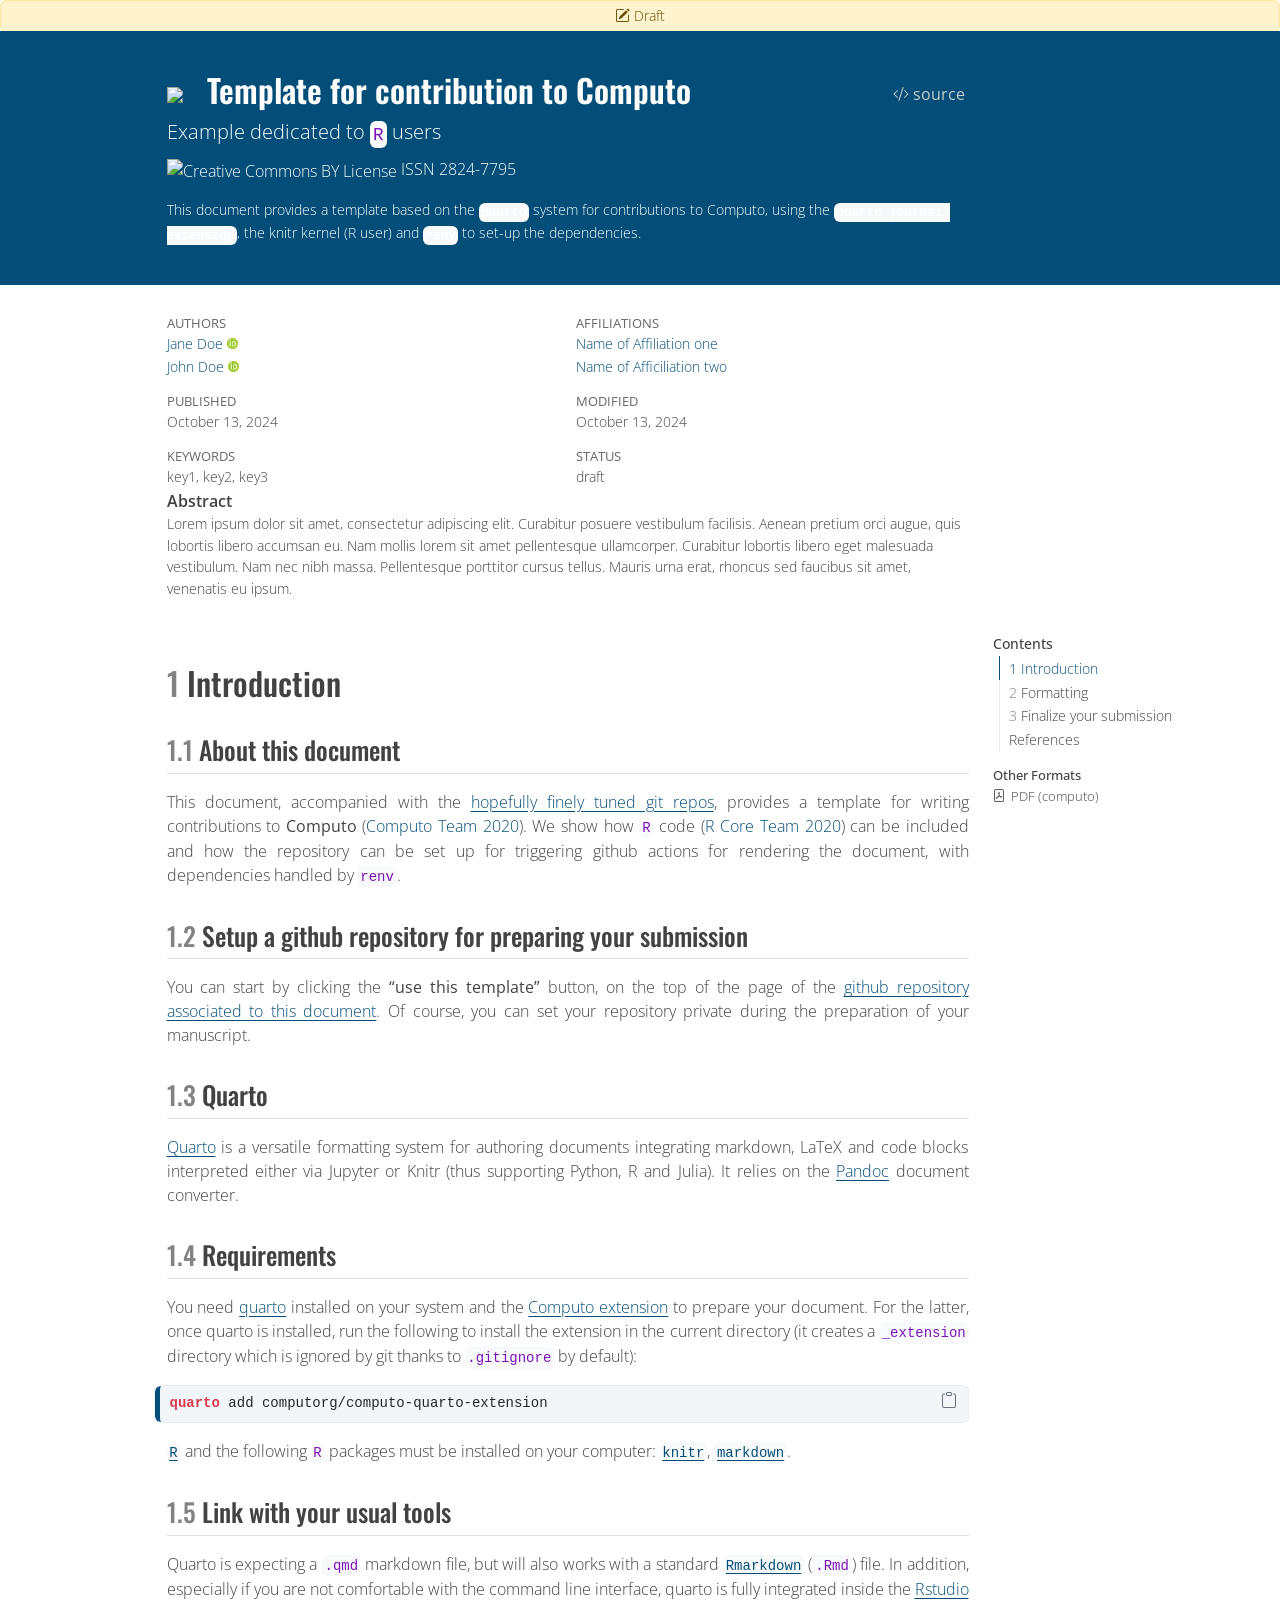
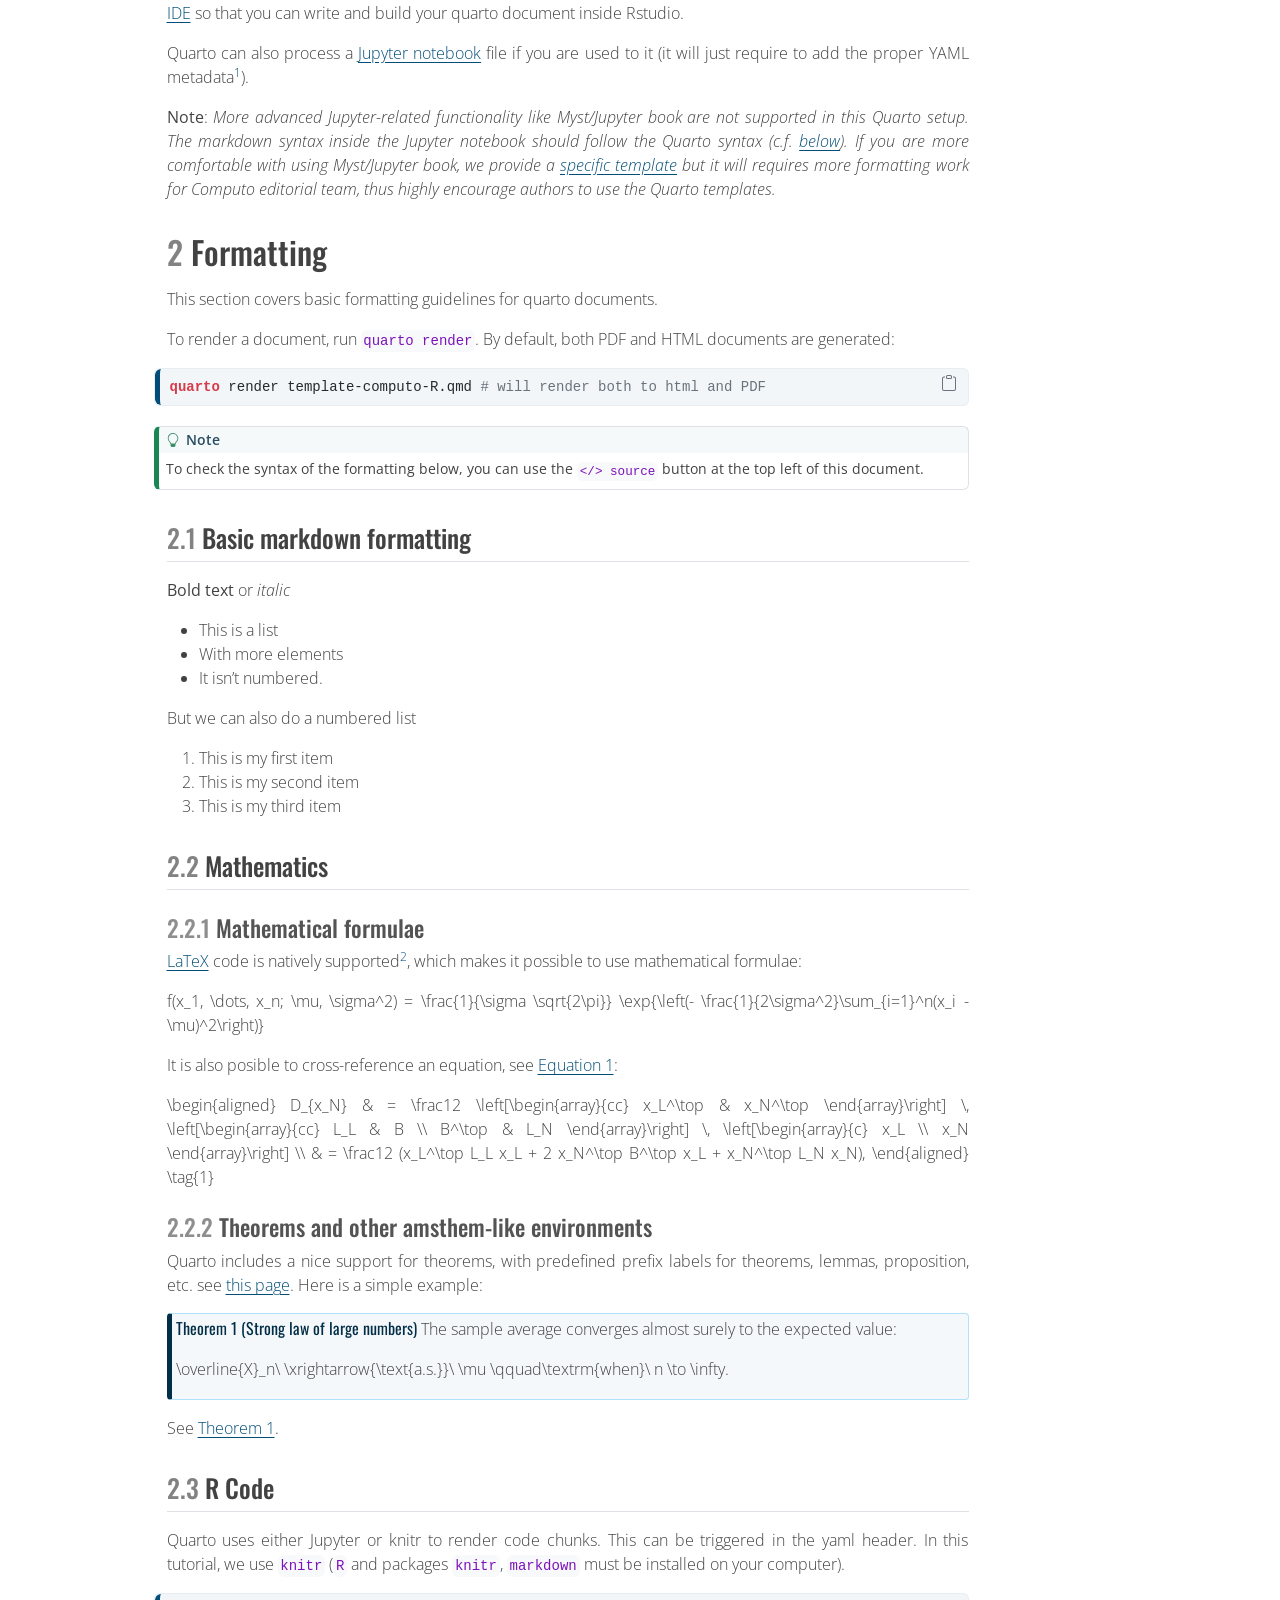
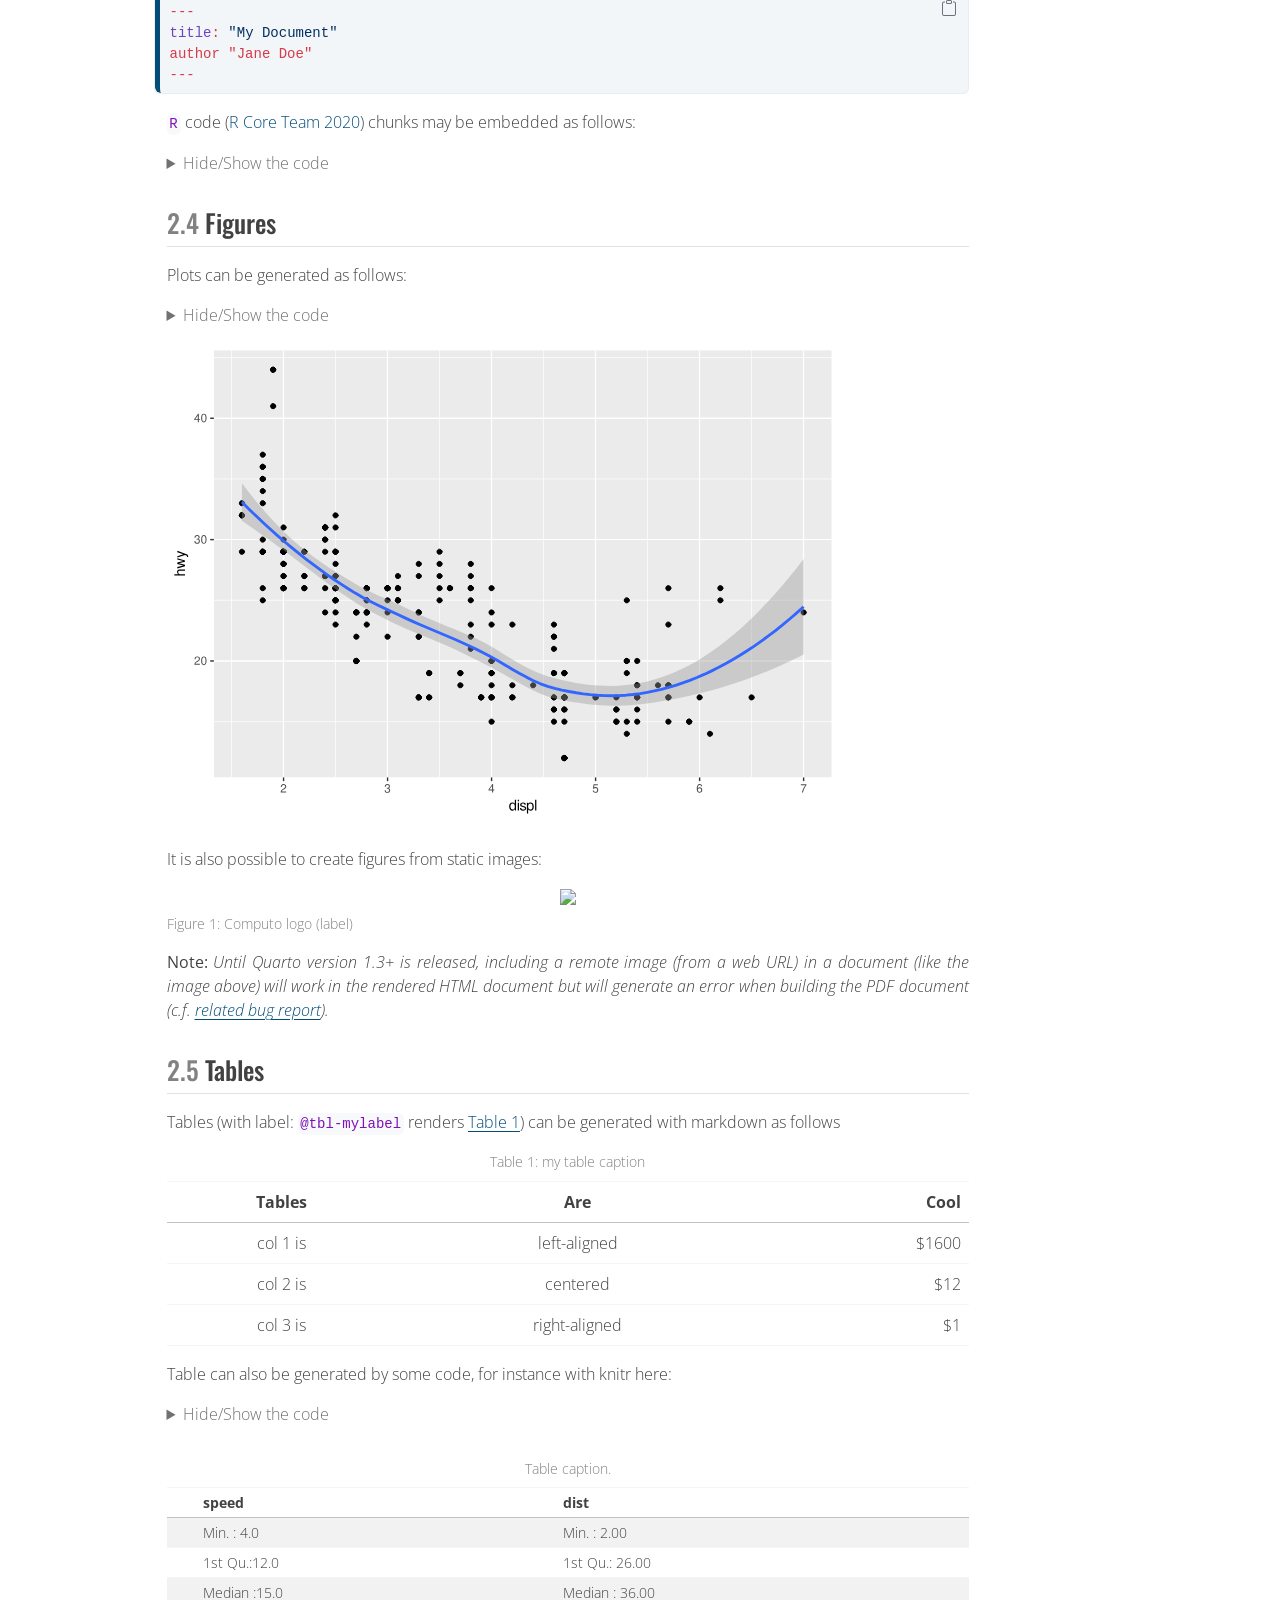
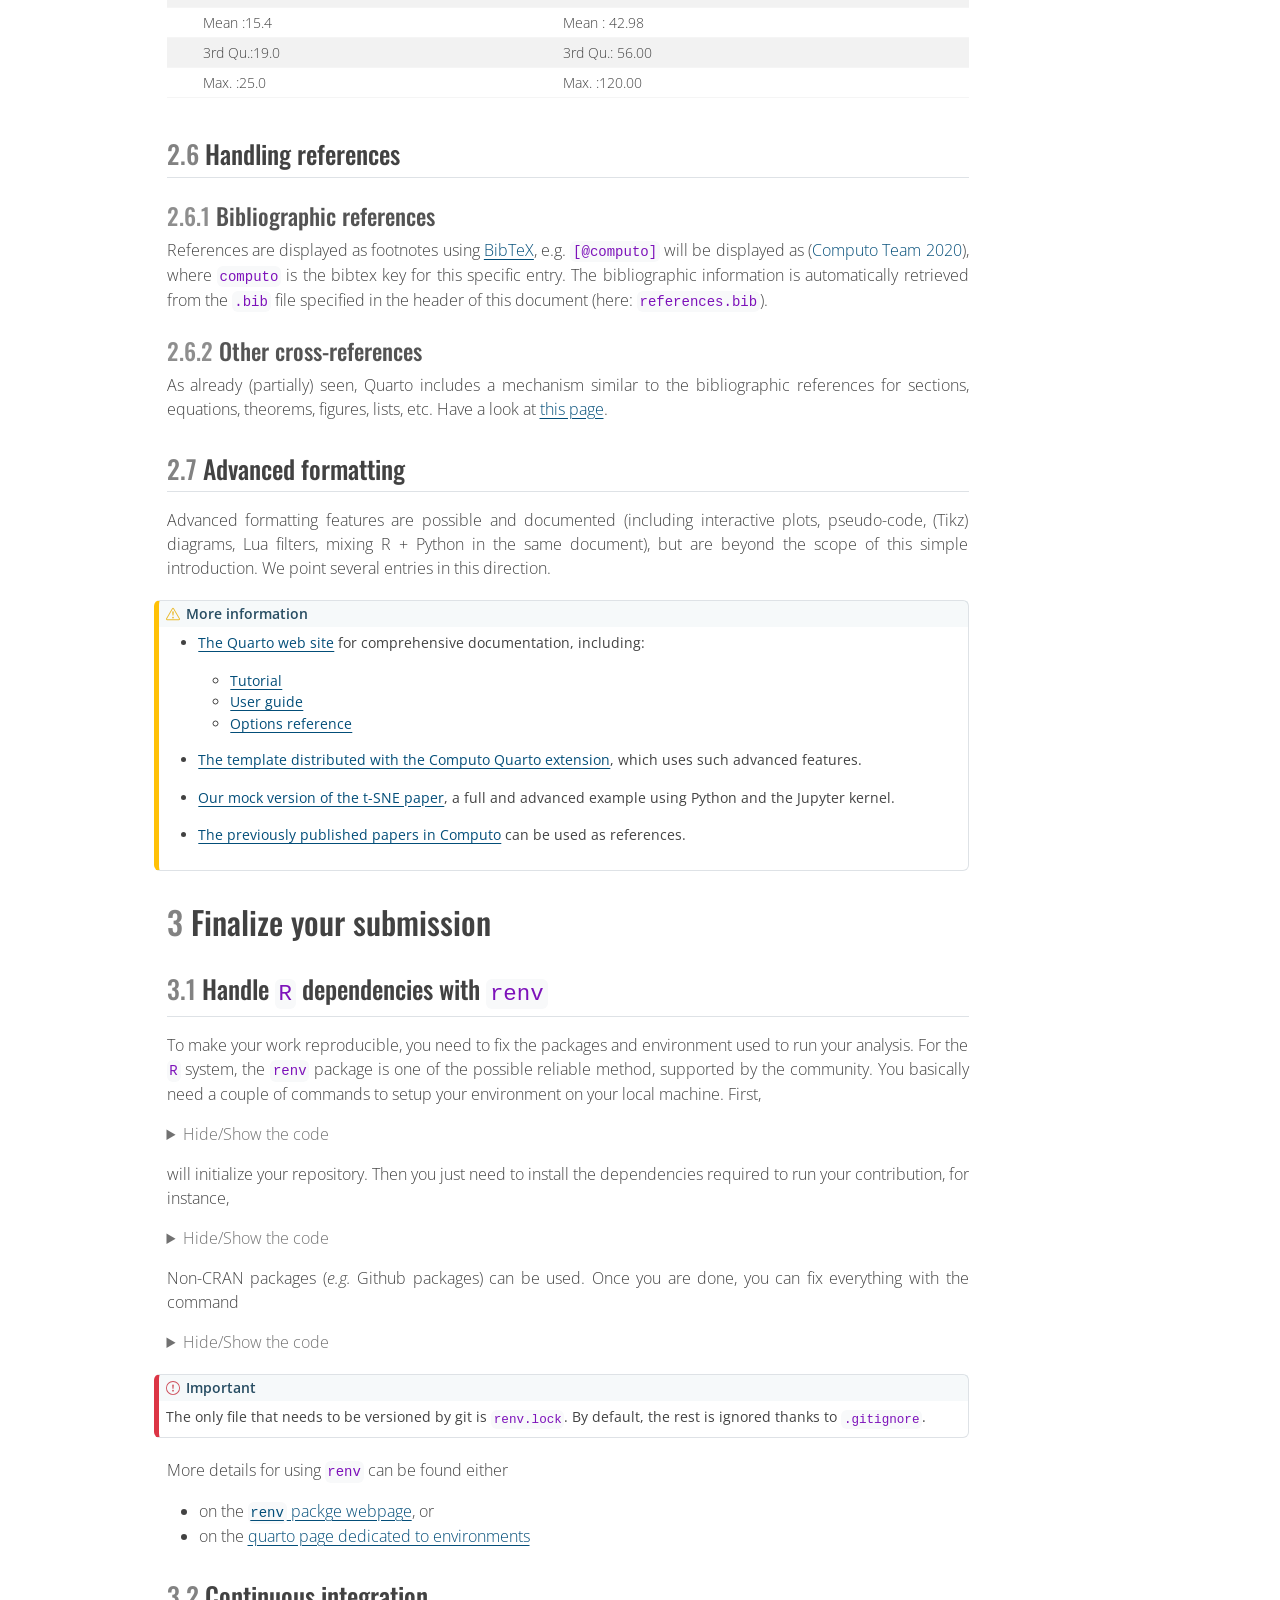
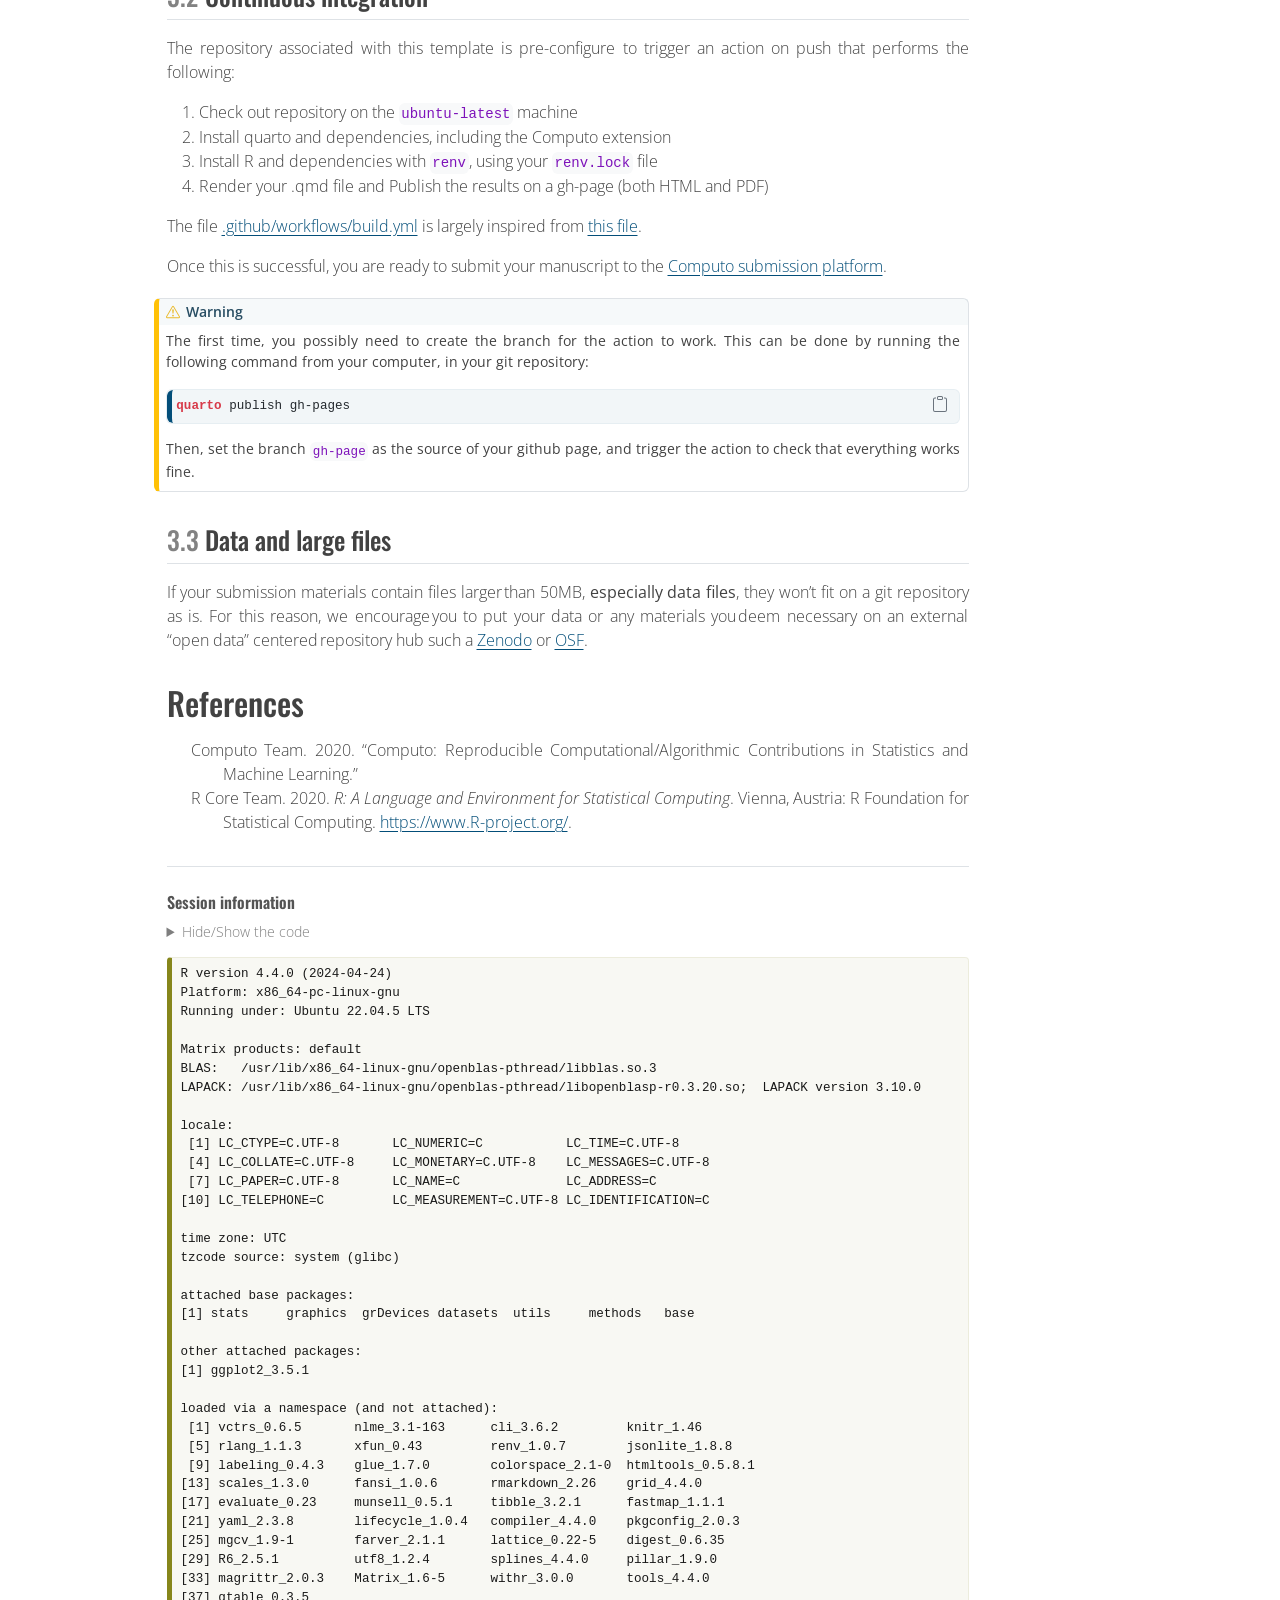
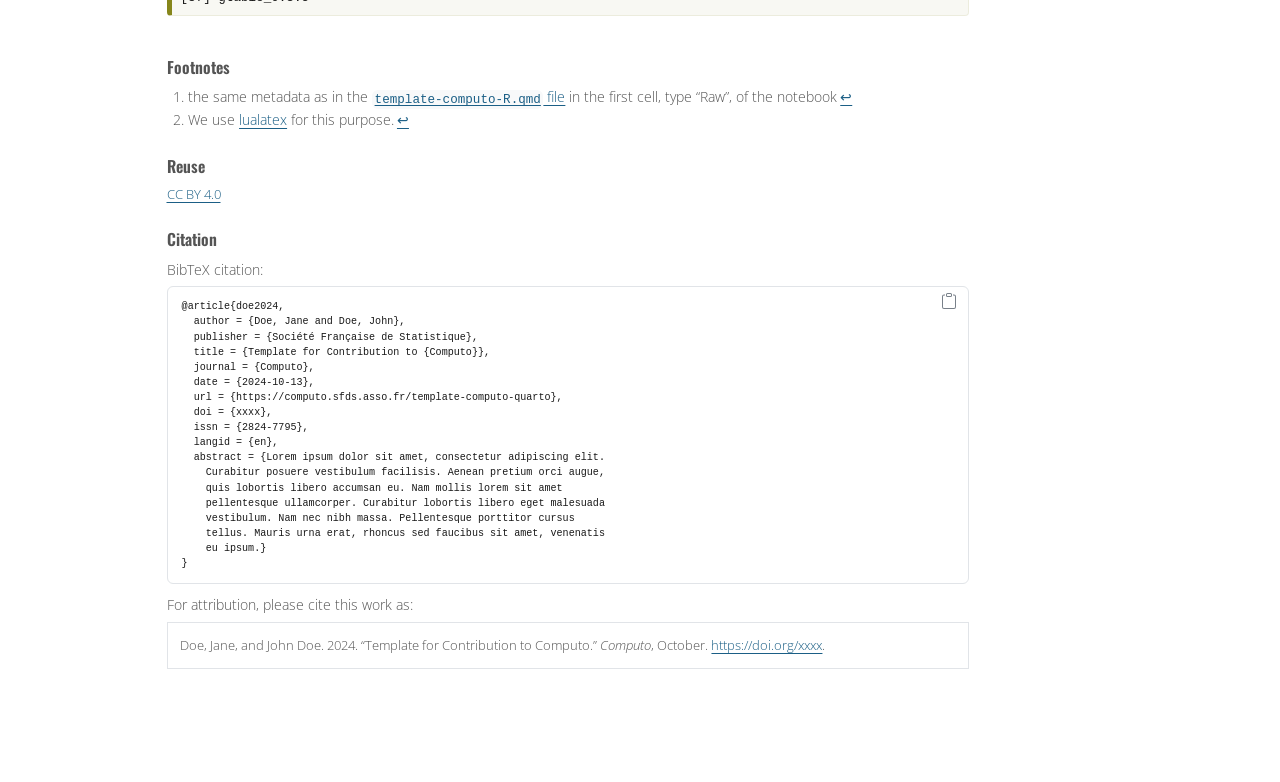
==== commit e960ceb5: "Built site for gh-pages" ====
--- a/index.html
+++ b/index.html
@@ -2,13 +2,13 @@
 <html xmlns="http://www.w3.org/1999/xhtml" lang="en" xml:lang="en"><head>
 
 <meta charset="utf-8">
-<meta name="generator" content="quarto-1.6.21">
+<meta name="generator" content="quarto-1.6.25">
 
 <meta name="viewport" content="width=device-width, initial-scale=1.0, user-scalable=yes">
 
 <meta name="author" content="Jane Doe">
 <meta name="author" content="John Doe">
-<meta name="dcterms.date" content="2024-10-06">
+<meta name="dcterms.date" content="2024-10-13">
 <meta name="keywords" content="key1, key2, key3">
 <meta name="description" content="This document provides a template based on the quarto system for contributions to Computo, using the quarto journal extension, the knitr kernel (R user) and renv to set-up the dependencies.">
 
@@ -91,7 +91,7 @@
 <link href="template-computo-R_files/libs/quarto-html/quarto-syntax-highlighting-6f7931aacaeb22aa467d6667c6f1725d.css" rel="stylesheet" id="quarto-text-highlighting-styles">
 <script src="template-computo-R_files/libs/bootstrap/bootstrap.min.js"></script>
 <link href="template-computo-R_files/libs/bootstrap/bootstrap-icons.css" rel="stylesheet">
-<link href="template-computo-R_files/libs/bootstrap/bootstrap-3d562f37409bf2d9a8bc8ded1d1c4080.min.css" rel="stylesheet" append-hash="true" id="quarto-bootstrap" data-mode="light">
+<link href="template-computo-R_files/libs/bootstrap/bootstrap-bd987972e5885778c45a80ac90485a07.min.css" rel="stylesheet" append-hash="true" id="quarto-bootstrap" data-mode="light">
 <style>
 
       .quarto-title-block .quarto-title-banner h1,
@@ -210,14 +210,14 @@
       <div>
       <div class="quarto-title-meta-heading">Published</div>
       <div class="quarto-title-meta-contents">
-        <p class="date">October 6, 2024</p>
+        <p class="date">October 13, 2024</p>
       </div>
     </div>
                                     
       <div>
       <div class="quarto-title-meta-heading">Modified</div>
       <div class="quarto-title-meta-contents">
-        <p class="date-modified">October 6, 2024</p>
+        <p class="date-modified">October 13, 2024</p>
       </div>
     </div>
       
@@ -709,7 +709,7 @@
   publisher = {Société Française de Statistique},
   title = {Template for Contribution to {Computo}},
   journal = {Computo},
-  date = {2024-10-06},
+  date = {2024-10-13},
   url = {https://computo.sfds.asso.fr/template-computo-quarto},
   doi = {xxxx},
   issn = {2824-7795},
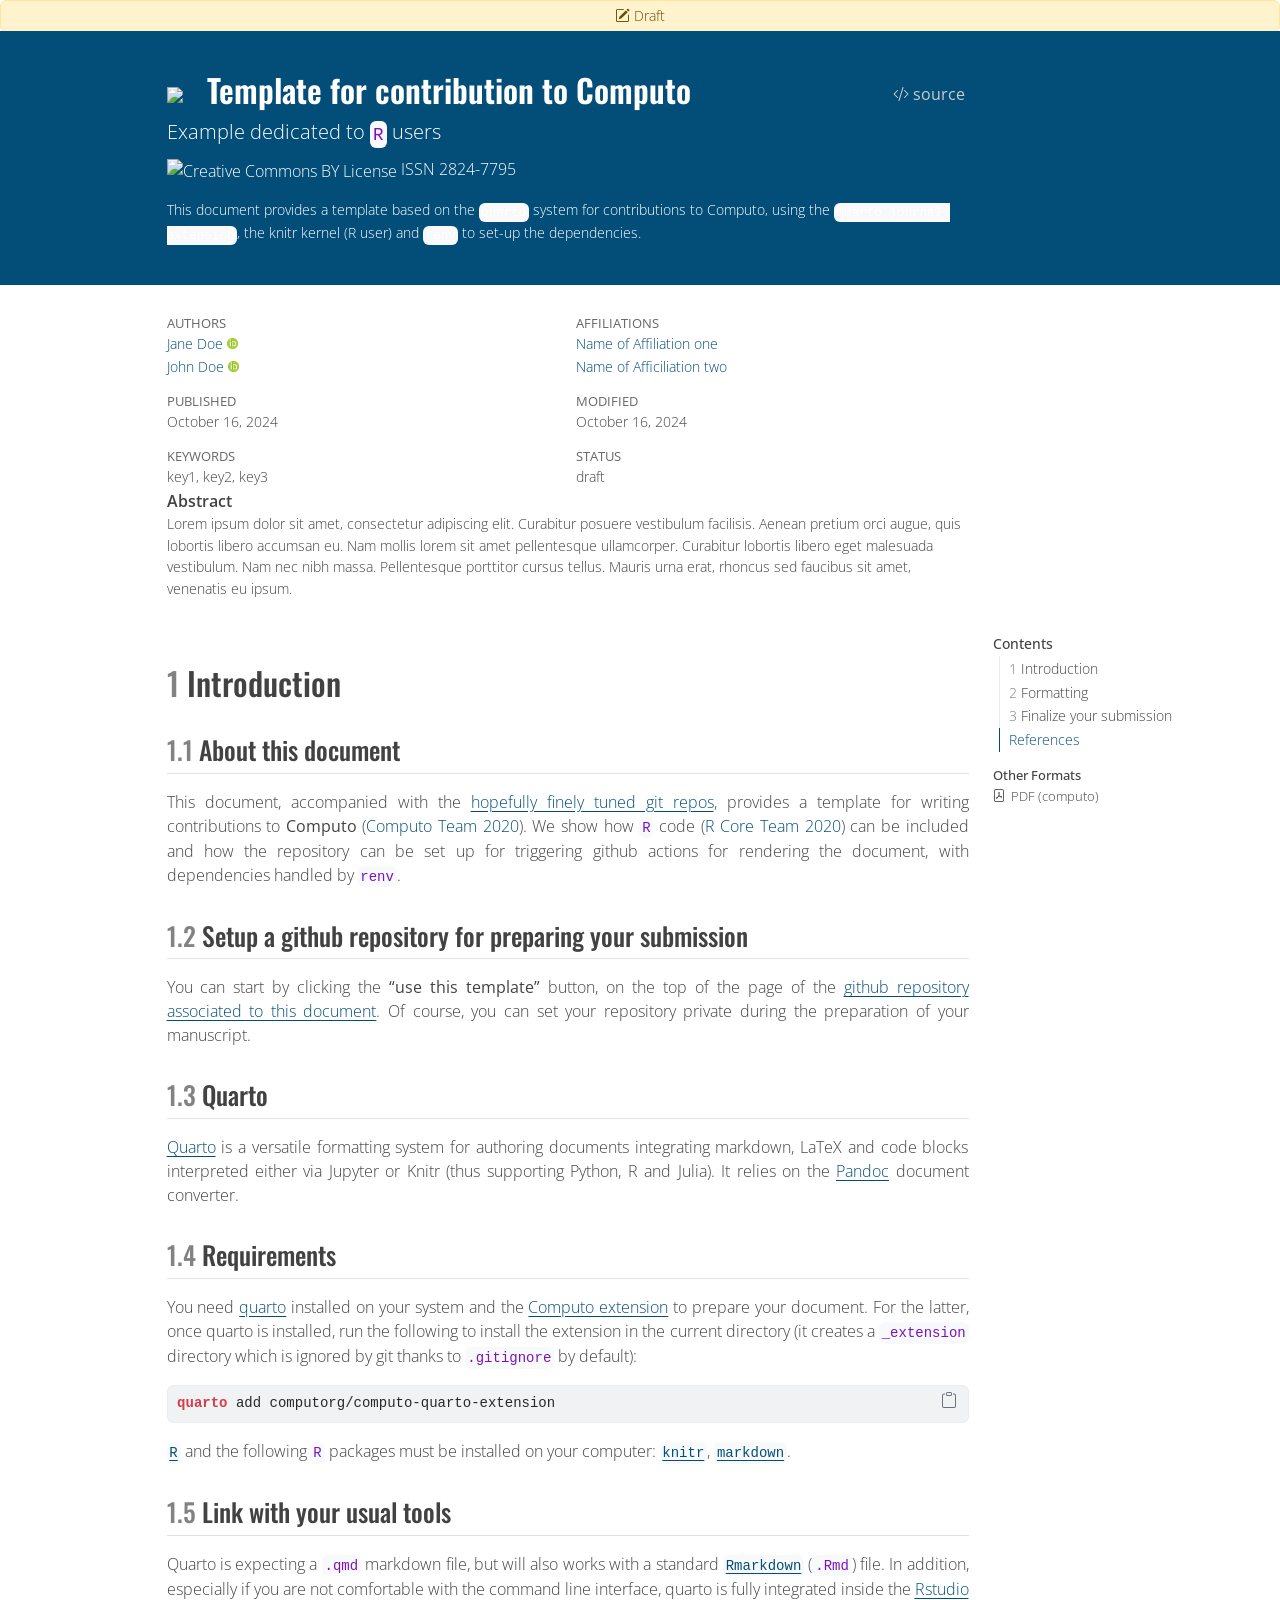
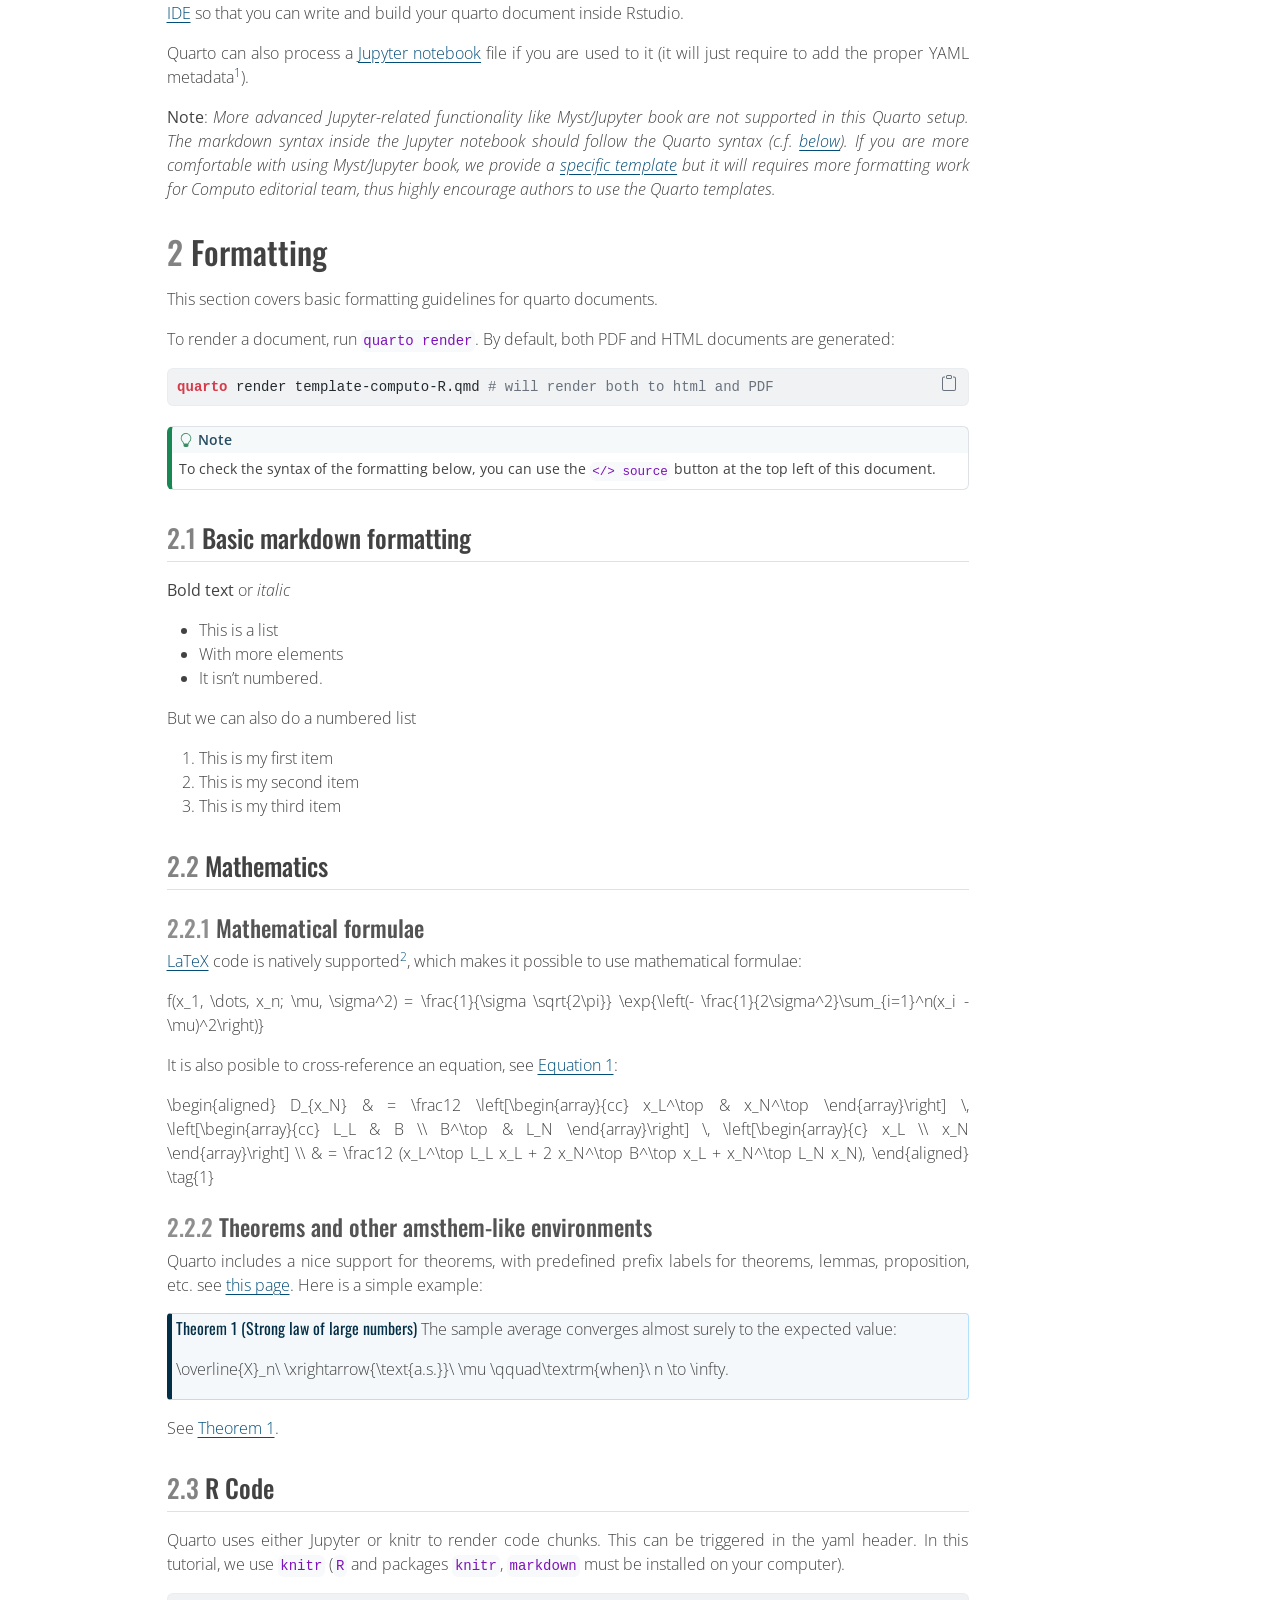
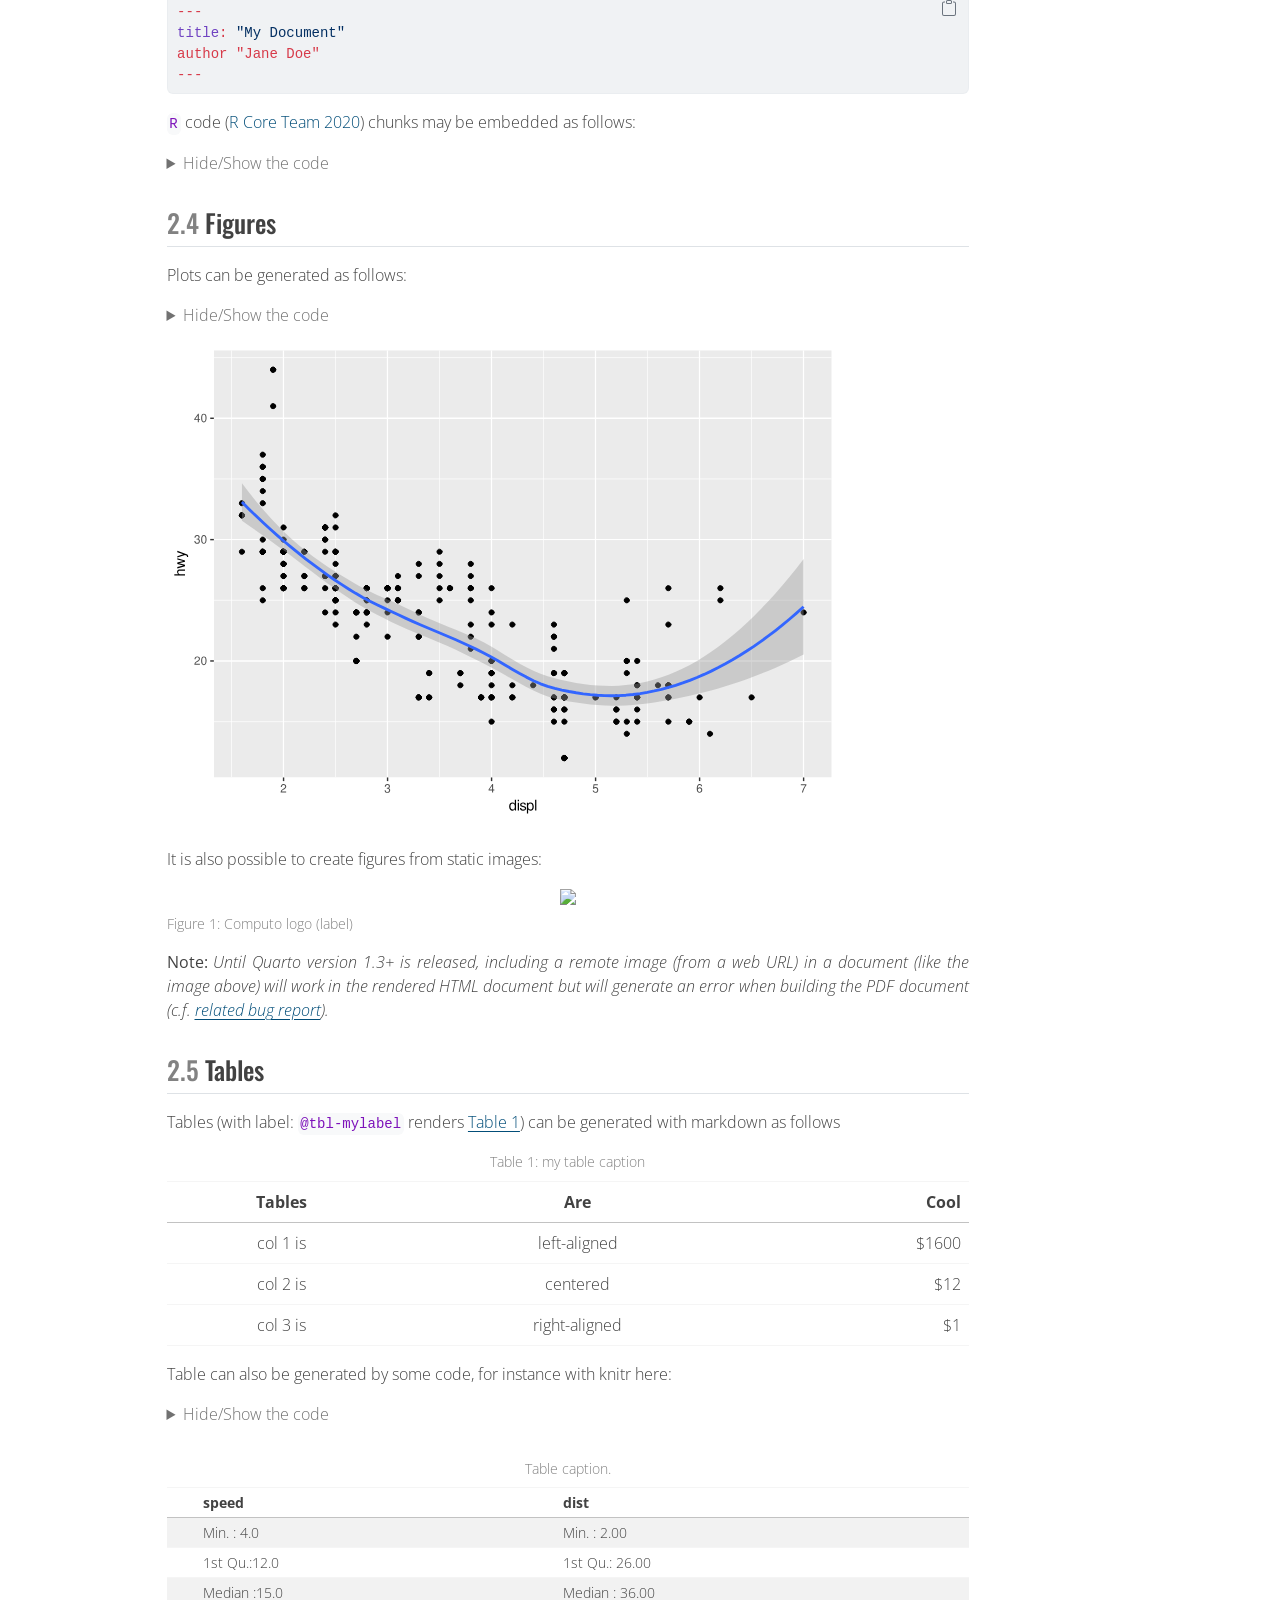
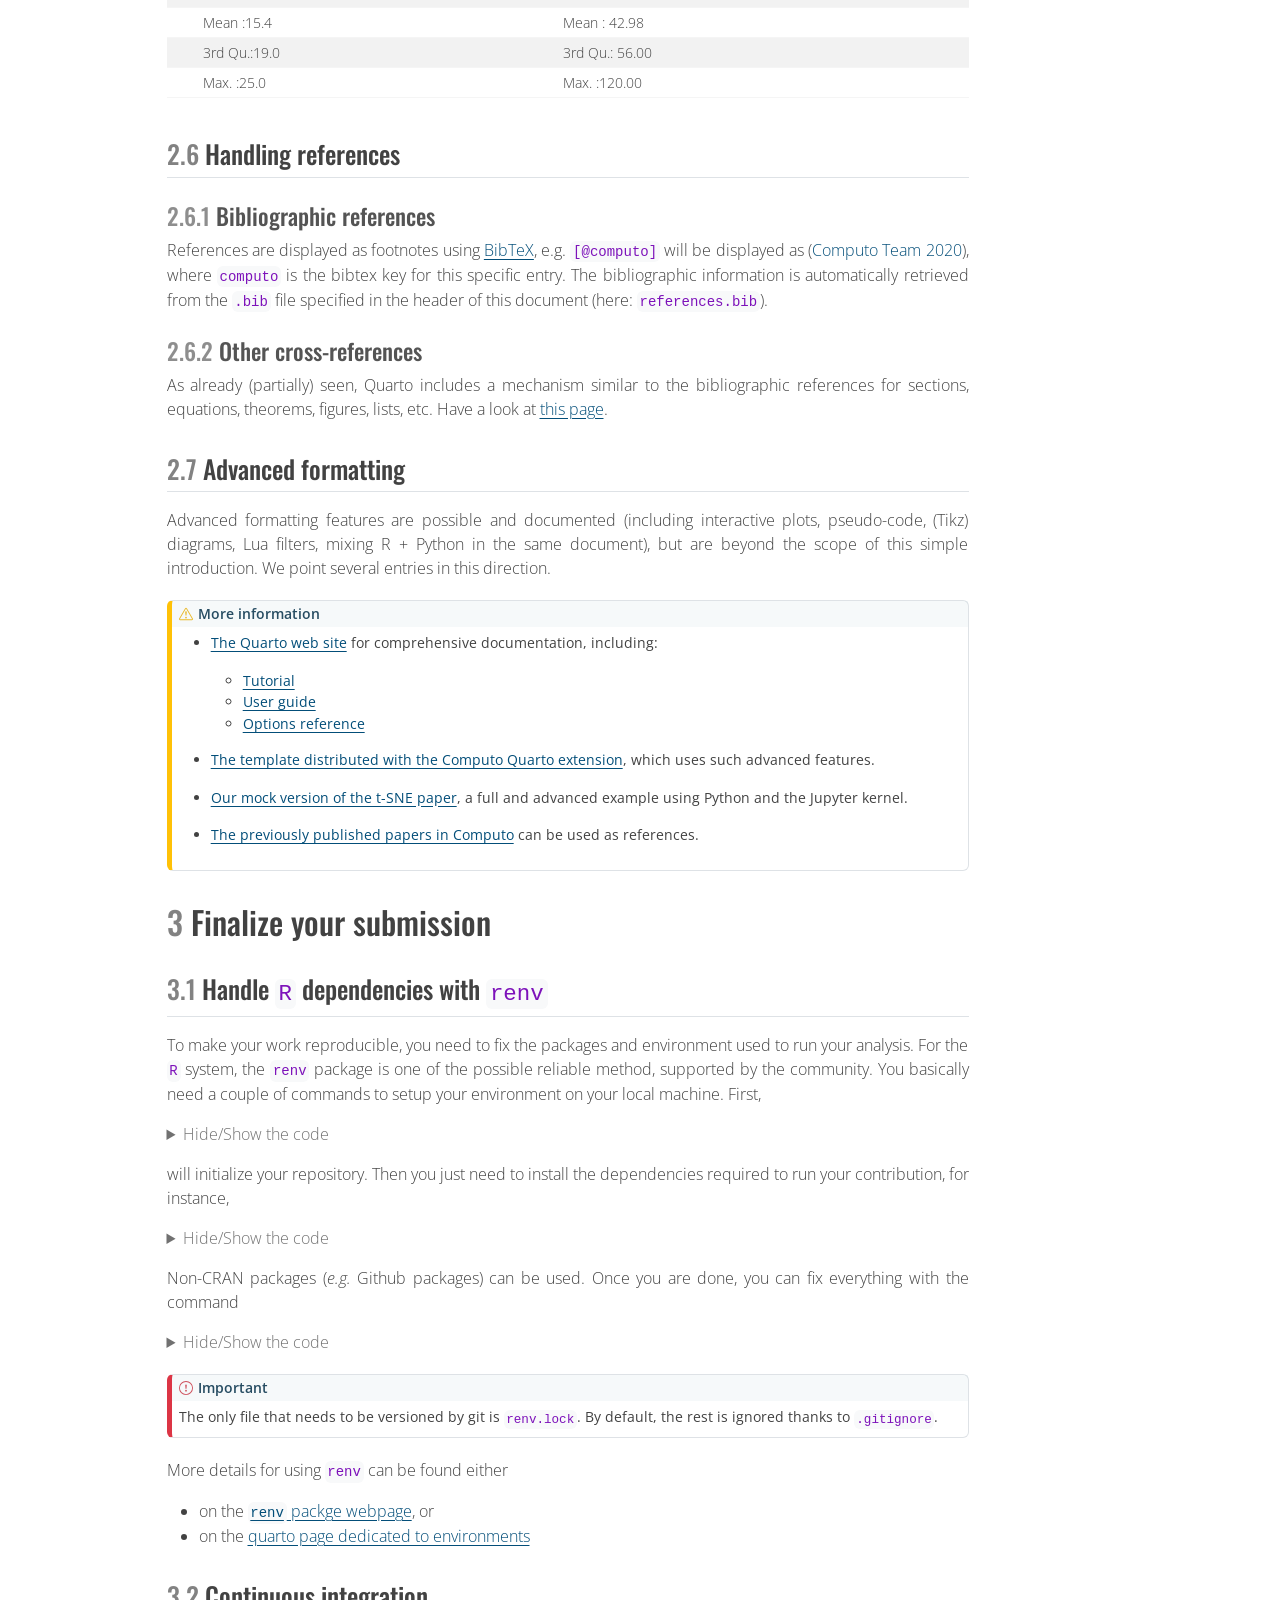
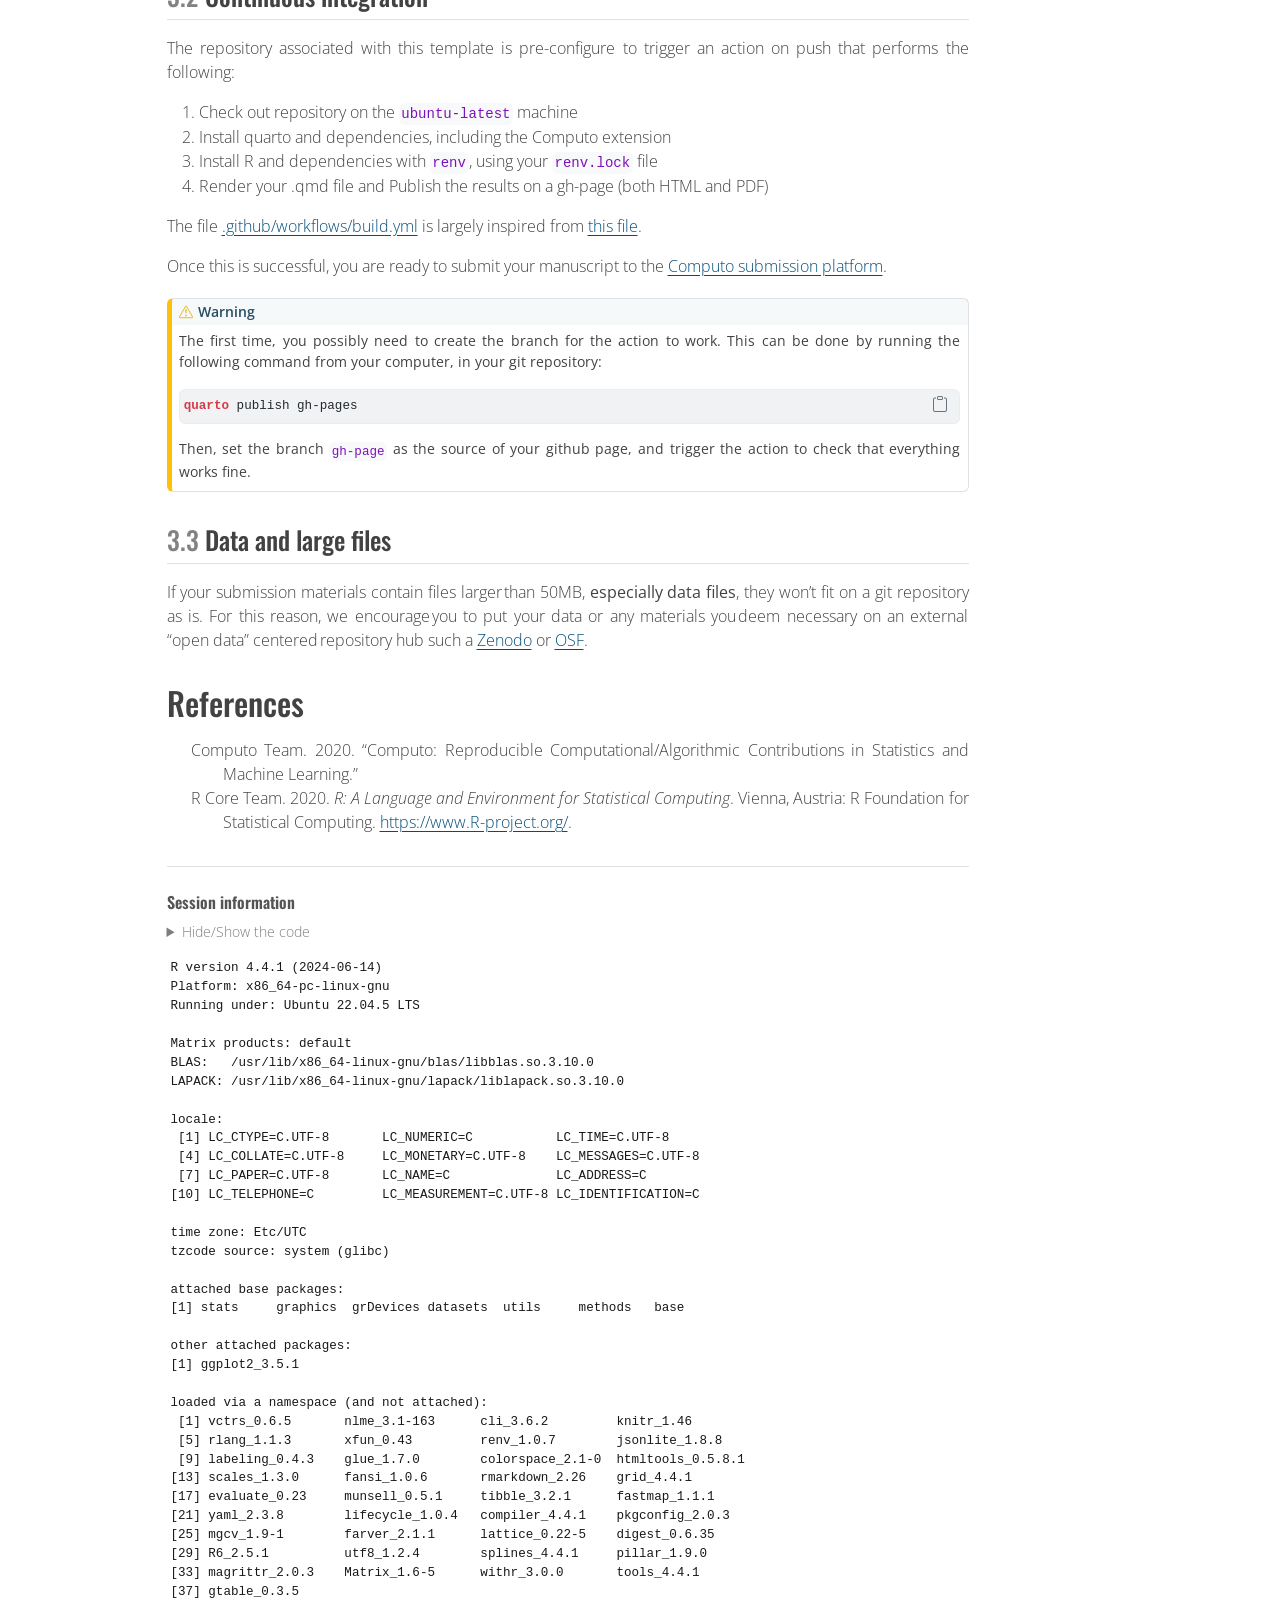
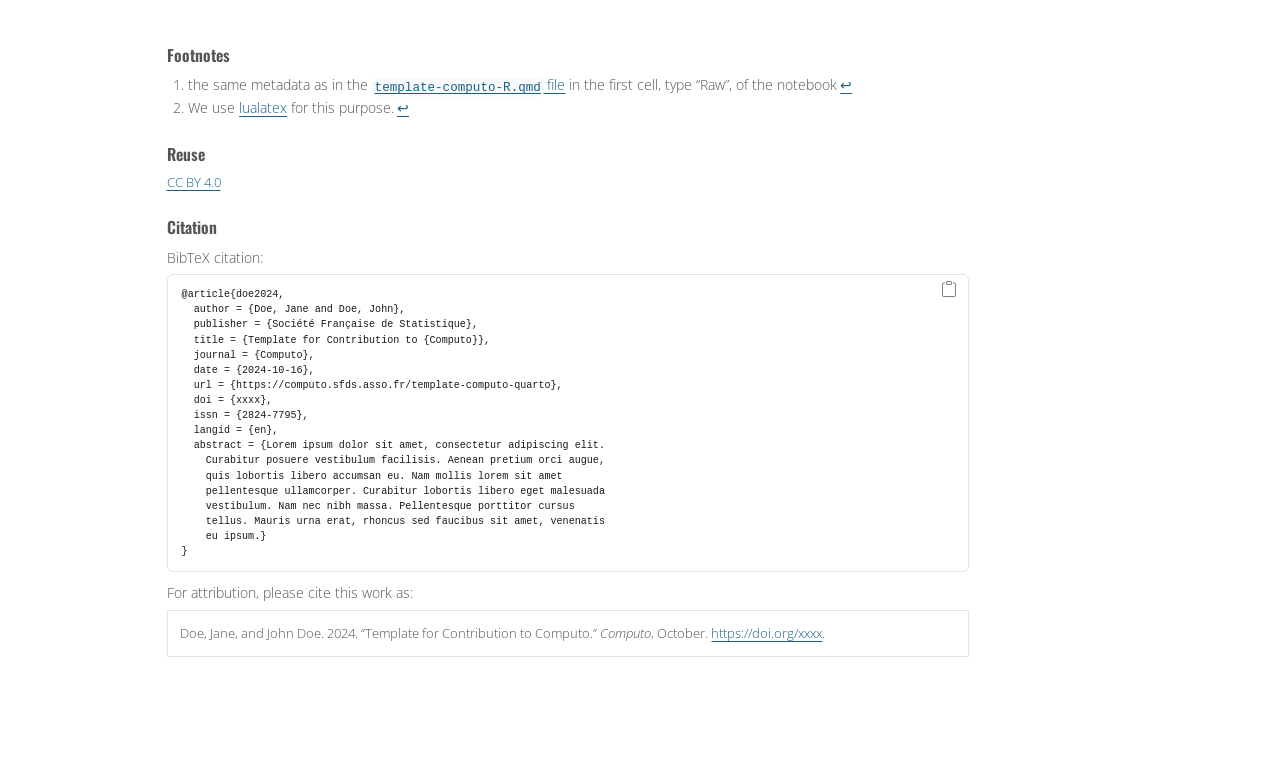
==== commit 781facbe: "Built site for gh-pages" ====
--- a/index.html
+++ b/index.html
@@ -2,13 +2,13 @@
 <html xmlns="http://www.w3.org/1999/xhtml" lang="en" xml:lang="en"><head>
 
 <meta charset="utf-8">
-<meta name="generator" content="quarto-1.6.25">
+<meta name="generator" content="quarto-1.5.57">
 
 <meta name="viewport" content="width=device-width, initial-scale=1.0, user-scalable=yes">
 
 <meta name="author" content="Jane Doe">
 <meta name="author" content="John Doe">
-<meta name="dcterms.date" content="2024-10-13">
+<meta name="dcterms.date" content="2024-10-16">
 <meta name="keywords" content="key1, key2, key3">
 <meta name="description" content="This document provides a template based on the quarto system for contributions to Computo, using the quarto journal extension, the knitr kernel (R user) and renv to set-up the dependencies.">
 
@@ -88,10 +88,12 @@
 <script src="template-computo-R_files/libs/quarto-html/tippy.umd.min.js"></script>
 <script src="template-computo-R_files/libs/quarto-html/anchor.min.js"></script>
 <link href="template-computo-R_files/libs/quarto-html/tippy.css" rel="stylesheet">
-<link href="template-computo-R_files/libs/quarto-html/quarto-syntax-highlighting-6f7931aacaeb22aa467d6667c6f1725d.css" rel="stylesheet" id="quarto-text-highlighting-styles">
+<link href="template-computo-R_files/libs/quarto-html/quarto-syntax-highlighting.css" rel="stylesheet" id="quarto-text-highlighting-styles">
 <script src="template-computo-R_files/libs/bootstrap/bootstrap.min.js"></script>
 <link href="template-computo-R_files/libs/bootstrap/bootstrap-icons.css" rel="stylesheet">
-<link href="template-computo-R_files/libs/bootstrap/bootstrap-bd987972e5885778c45a80ac90485a07.min.css" rel="stylesheet" append-hash="true" id="quarto-bootstrap" data-mode="light">
+<link href="template-computo-R_files/libs/bootstrap/bootstrap.min.css" rel="stylesheet" id="quarto-bootstrap" data-mode="light">
+<script src="template-computo-R_files/libs/quarto-contrib/pseudocode-2.4.1/pseudocode.min.js"></script>
+<link href="template-computo-R_files/libs/quarto-contrib/pseudocode-2.4.1/pseudocode.min.css" rel="stylesheet">
 <style>
 
       .quarto-title-block .quarto-title-banner h1,
@@ -210,14 +212,14 @@
       <div>
       <div class="quarto-title-meta-heading">Published</div>
       <div class="quarto-title-meta-contents">
-        <p class="date">October 13, 2024</p>
+        <p class="date">October 16, 2024</p>
       </div>
     </div>
                                     
       <div>
       <div class="quarto-title-meta-heading">Modified</div>
       <div class="quarto-title-meta-contents">
-        <p class="date-modified">October 13, 2024</p>
+        <p class="date-modified">October 16, 2024</p>
       </div>
     </div>
       
@@ -660,13 +662,13 @@
 <div class="sourceCode cell-code" id="cb11"><pre class="sourceCode r code-with-copy"><code class="sourceCode r"><span id="cb11-1"><a href="#cb11-1" aria-hidden="true" tabindex="-1"></a><span class="fu">sessionInfo</span>()</span></code><button title="Copy to Clipboard" class="code-copy-button"><i class="bi"></i></button></pre></div>
 </details>
 <div class="cell-output cell-output-stdout">
-<pre><code>R version 4.4.0 (2024-04-24)
+<pre><code>R version 4.4.1 (2024-06-14)
 Platform: x86_64-pc-linux-gnu
 Running under: Ubuntu 22.04.5 LTS
 
 Matrix products: default
-BLAS:   /usr/lib/x86_64-linux-gnu/openblas-pthread/libblas.so.3 
-LAPACK: /usr/lib/x86_64-linux-gnu/openblas-pthread/libopenblasp-r0.3.20.so;  LAPACK version 3.10.0
+BLAS:   /usr/lib/x86_64-linux-gnu/blas/libblas.so.3.10.0 
+LAPACK: /usr/lib/x86_64-linux-gnu/lapack/liblapack.so.3.10.0
 
 locale:
  [1] LC_CTYPE=C.UTF-8       LC_NUMERIC=C           LC_TIME=C.UTF-8       
@@ -674,7 +676,7 @@
  [7] LC_PAPER=C.UTF-8       LC_NAME=C              LC_ADDRESS=C          
 [10] LC_TELEPHONE=C         LC_MEASUREMENT=C.UTF-8 LC_IDENTIFICATION=C   
 
-time zone: UTC
+time zone: Etc/UTC
 tzcode source: system (glibc)
 
 attached base packages:
@@ -687,12 +689,12 @@
  [1] vctrs_0.6.5       nlme_3.1-163      cli_3.6.2         knitr_1.46       
  [5] rlang_1.1.3       xfun_0.43         renv_1.0.7        jsonlite_1.8.8   
  [9] labeling_0.4.3    glue_1.7.0        colorspace_2.1-0  htmltools_0.5.8.1
-[13] scales_1.3.0      fansi_1.0.6       rmarkdown_2.26    grid_4.4.0       
+[13] scales_1.3.0      fansi_1.0.6       rmarkdown_2.26    grid_4.4.1       
 [17] evaluate_0.23     munsell_0.5.1     tibble_3.2.1      fastmap_1.1.1    
-[21] yaml_2.3.8        lifecycle_1.0.4   compiler_4.4.0    pkgconfig_2.0.3  
+[21] yaml_2.3.8        lifecycle_1.0.4   compiler_4.4.1    pkgconfig_2.0.3  
 [25] mgcv_1.9-1        farver_2.1.1      lattice_0.22-5    digest_0.6.35    
-[29] R6_2.5.1          utf8_1.2.4        splines_4.4.0     pillar_1.9.0     
-[33] magrittr_2.0.3    Matrix_1.6-5      withr_3.0.0       tools_4.4.0      
+[29] R6_2.5.1          utf8_1.2.4        splines_4.4.1     pillar_1.9.0     
+[33] magrittr_2.0.3    Matrix_1.6-5      withr_3.0.0       tools_4.4.1      
 [37] gtable_0.3.5     </code></pre>
 </div>
 </div>
@@ -709,7 +711,7 @@
   publisher = {Société Française de Statistique},
   title = {Template for Contribution to {Computo}},
   journal = {Computo},
-  date = {2024-10-13},
+  date = {2024-10-16},
   url = {https://computo.sfds.asso.fr/template-computo-quarto},
   doi = {xxxx},
   issn = {2824-7795},
@@ -1517,6 +1519,38 @@
 <span id="cb13-312"><a href="#cb13-312" aria-hidden="true" tabindex="-1"></a><span class="in">```</span></span></code><button title="Copy to Clipboard" class="code-copy-button" data-in-quarto-modal=""><i class="bi"></i></button></pre></div>
 </div></div></div></div></div>
 </div> <!-- /content -->
+    <script type="text/javascript">
+    (function(d) {
+      d.querySelectorAll(".pseudocode-container").forEach(function(el) {
+        let pseudocodeOptions = {
+          indentSize: el.dataset.indentSize || "1.2em",
+          commentDelimiter: el.dataset.commentDelimiter || "//",
+          lineNumber: el.dataset.lineNumber === "true" ? true : false,
+          lineNumberPunc: el.dataset.lineNumberPunc || ":",
+          noEnd: el.dataset.noEnd === "true" ? true : false,
+          titlePrefix: el.dataset.captionPrefix || "Algorithm"
+        };
+        pseudocode.renderElement(el.querySelector(".pseudocode"), pseudocodeOptions);
+      });
+    })(document);
+    (function(d) {
+      d.querySelectorAll(".pseudocode-container").forEach(function(el) {
+        let captionSpan = el.querySelector(".ps-root > .ps-algorithm > .ps-line > .ps-keyword")
+        if (captionSpan !== null) {
+          let captionPrefix = el.dataset.captionPrefix + " ";
+          let captionNumber = "";
+          if (el.dataset.pseudocodeNumber) {
+            captionNumber = el.dataset.pseudocodeNumber + " ";
+            if (el.dataset.chapterLevel) {
+              captionNumber = el.dataset.chapterLevel + "." + captionNumber;
+            }
+          }
+          captionSpan.innerHTML = captionPrefix + captionNumber;
+        }
+      });
+    })(document);
+    </script>
+  
 
 
 
--- a/template-computo-R_files/libs/quarto-html/quarto-syntax-highlighting.css
+++ b/template-computo-R_files/libs/quarto-html/quarto-syntax-highlighting.css
@@ -0,0 +1,179 @@
+/* quarto syntax highlight colors */
+:root {
+  --quarto-hl-al-color: #ff5555;
+  --quarto-hl-an-color: #6a737d;
+  --quarto-hl-at-color: #d73a49;
+  --quarto-hl-bn-color: #005cc5;
+  --quarto-hl-bu-color: #d73a49;
+  --quarto-hl-ch-color: #032f62;
+  --quarto-hl-co-color: #6a737d;
+  --quarto-hl-cv-color: #6a737d;
+  --quarto-hl-cn-color: #005cc5;
+  --quarto-hl-cf-color: #d73a49;
+  --quarto-hl-dt-color: #d73a49;
+  --quarto-hl-dv-color: #005cc5;
+  --quarto-hl-do-color: #6a737d;
+  --quarto-hl-er-color: #ff5555;
+  --quarto-hl-ex-color: #d73a49;
+  --quarto-hl-fl-color: #005cc5;
+  --quarto-hl-fu-color: #6f42c1;
+  --quarto-hl-im-color: #032f62;
+  --quarto-hl-in-color: #6a737d;
+  --quarto-hl-kw-color: #d73a49;
+  --quarto-hl-op-color: #24292e;
+  --quarto-hl-pp-color: #d73a49;
+  --quarto-hl-re-color: #6a737d;
+  --quarto-hl-sc-color: #005cc5;
+  --quarto-hl-ss-color: #032f62;
+  --quarto-hl-st-color: #032f62;
+  --quarto-hl-va-color: #e36209;
+  --quarto-hl-vs-color: #032f62;
+  --quarto-hl-wa-color: #ff5555;
+}
+
+/* other quarto variables */
+:root {
+  --quarto-font-monospace: SFMono-Regular, Menlo, Monaco, Consolas, "Liberation Mono", "Courier New", monospace;
+}
+
+code span.al {
+  font-weight: bold;
+  color: #ff5555;
+}
+
+code span.an {
+  color: #6a737d;
+}
+
+code span.at {
+  color: #d73a49;
+}
+
+code span.bn {
+  color: #005cc5;
+}
+
+code span.bu {
+  color: #d73a49;
+}
+
+code span.ch {
+  color: #032f62;
+}
+
+code span.co {
+  color: #6a737d;
+}
+
+code span.cv {
+  color: #6a737d;
+}
+
+code span.cn {
+  color: #005cc5;
+}
+
+code span.cf {
+  color: #d73a49;
+}
+
+code span.dt {
+  color: #d73a49;
+}
+
+code span.dv {
+  color: #005cc5;
+}
+
+code span.do {
+  color: #6a737d;
+}
+
+code span.er {
+  color: #ff5555;
+  text-decoration: underline;
+}
+
+code span.ex {
+  font-weight: bold;
+  color: #d73a49;
+}
+
+code span.fl {
+  color: #005cc5;
+}
+
+code span.fu {
+  color: #6f42c1;
+}
+
+code span.im {
+  color: #032f62;
+}
+
+code span.in {
+  color: #6a737d;
+}
+
+code span.kw {
+  color: #d73a49;
+}
+
+pre > code.sourceCode > span {
+  color: #24292e;
+}
+
+code span {
+  color: #24292e;
+}
+
+code.sourceCode > span {
+  color: #24292e;
+}
+
+div.sourceCode,
+div.sourceCode pre.sourceCode {
+  color: #24292e;
+}
+
+code span.op {
+  color: #24292e;
+}
+
+code span.pp {
+  color: #d73a49;
+}
+
+code span.re {
+  color: #6a737d;
+}
+
+code span.sc {
+  color: #005cc5;
+}
+
+code span.ss {
+  color: #032f62;
+}
+
+code span.st {
+  color: #032f62;
+}
+
+code span.va {
+  color: #e36209;
+}
+
+code span.vs {
+  color: #032f62;
+}
+
+code span.wa {
+  color: #ff5555;
+}
+
+.prevent-inlining {
+  content: "</";
+}
+
+/*# sourceMappingURL=debc5d5d77c3f9108843748ff7464032.css.map */
--- a/template-computo-R_files/libs/quarto-contrib/pseudocode-2.4.1/pseudocode.min.css
+++ b/template-computo-R_files/libs/quarto-contrib/pseudocode-2.4.1/pseudocode.min.css
@@ -0,0 +1 @@
+@import url(https://cdnjs.cloudflare.com/ajax/libs/KaTeX/0.16.7/katex.min.css);.ps-root{font-family:KaTeX_Main,'Times New Roman',Times,serif;font-size:1em;font-weight:100;-webkit-font-smoothing:antialiased!important}.ps-root .ps-algorithm{margin:.8em 0;border-top:3px solid #000;border-bottom:2px solid #000}.ps-root .ps-algorithm.with-caption>.ps-line:first-child{border-bottom:2px solid #000}.ps-root .katex{text-indent:0;font-size:1em}.ps-root .MathJax,.ps-root .MathJax_CHTML{text-indent:0;font-size:1em!important}.ps-root .ps-line{margin:0;padding:0;line-height:1.2}.ps-root .ps-funcname{font-family:KaTeX_Main,'Times New Roman',Times,serif;font-weight:400;font-variant:small-caps;font-style:normal;text-transform:none}.ps-root .ps-keyword{font-family:KaTeX_Main,'Times New Roman',Times,serif;font-weight:700;font-variant:normal;font-style:normal;text-transform:none}.ps-root .ps-comment{font-family:KaTeX_Main,'Times New Roman',Times,serif;font-weight:400;font-variant:normal;font-style:normal;text-transform:none}.ps-root .ps-linenum{font-size:.8em;line-height:1em;width:1.6em;text-align:right;display:inline-block;position:relative;padding-right:.3em}.ps-root .ps-algorithmic.with-linenum .ps-line.ps-code{text-indent:-1.6em}.ps-root .ps-algorithmic.with-linenum .ps-line.ps-code>span{text-indent:0}.ps-root .ps-algorithmic.with-scopelines div.ps-block{border-left-style:solid;border-left-width:.1em;padding-left:.6em}.ps-root .ps-algorithmic.with-scopelines>div.ps-block{border-left:none}
